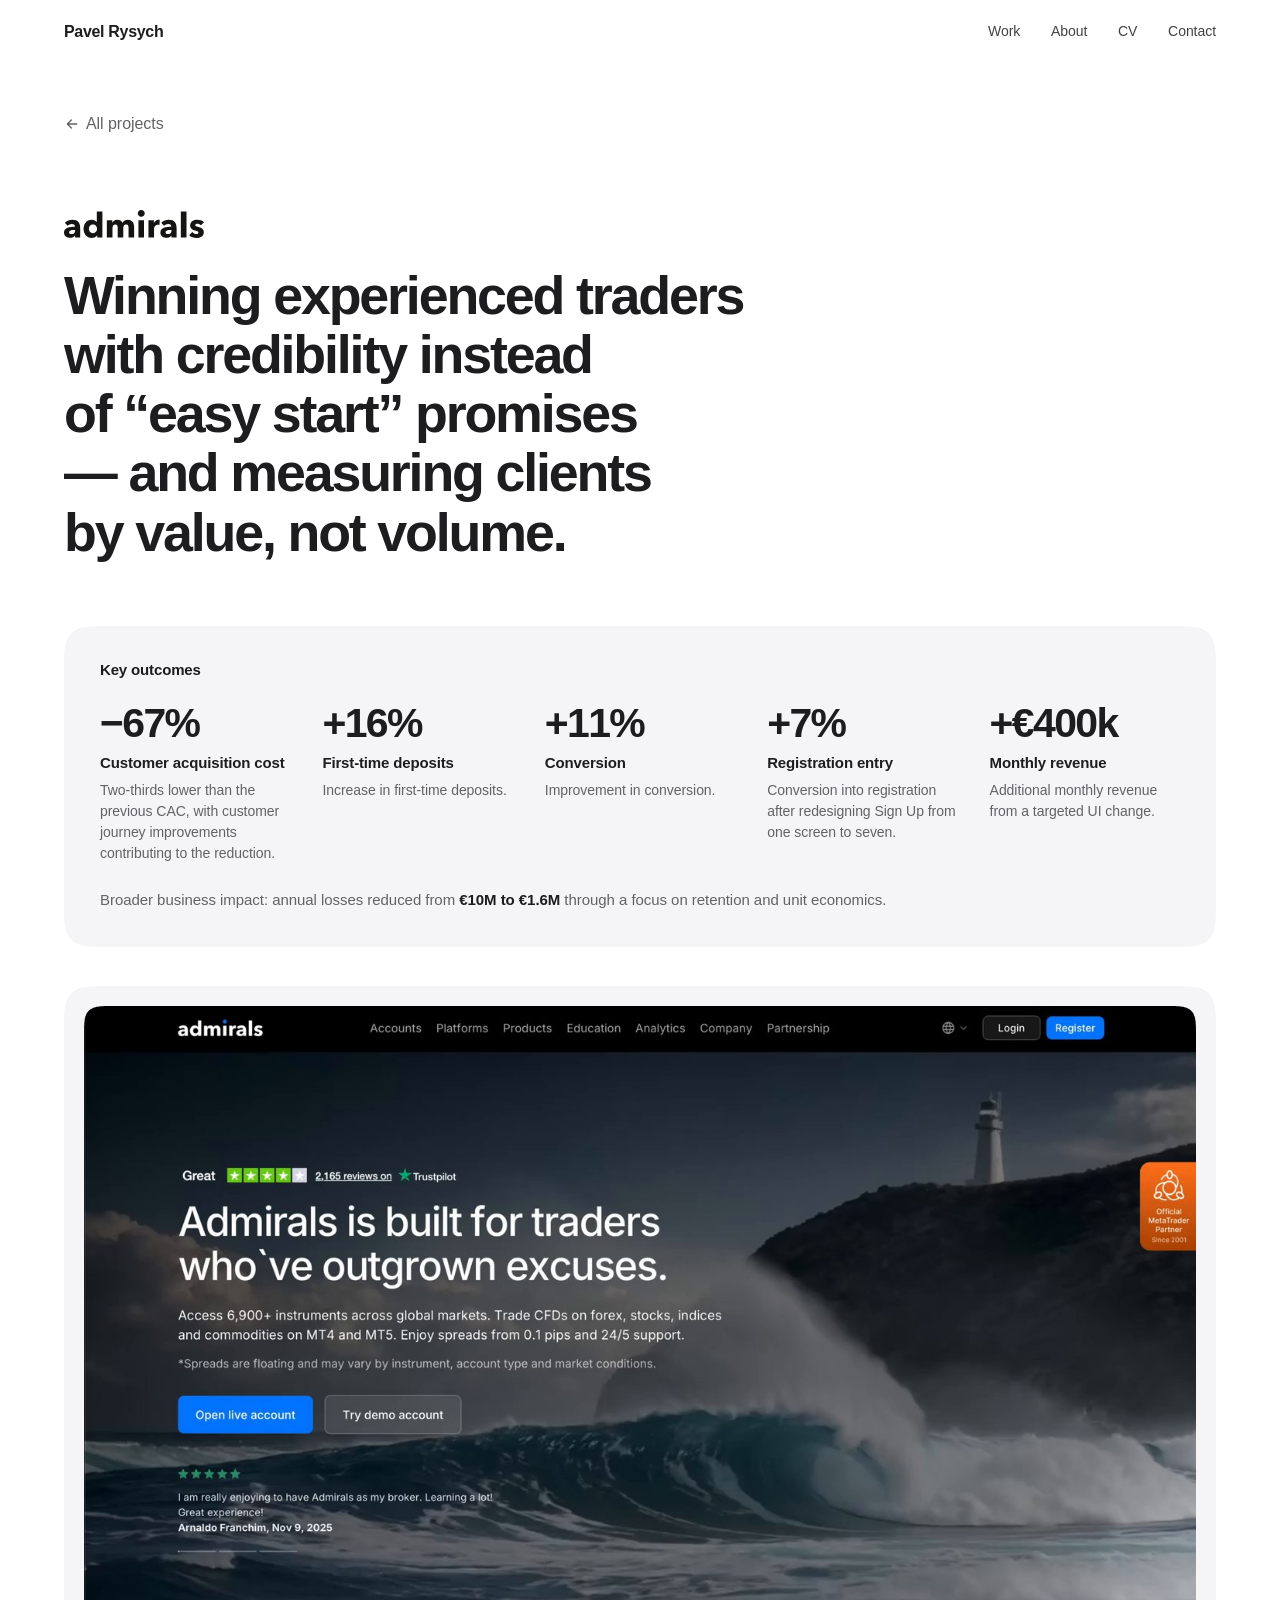
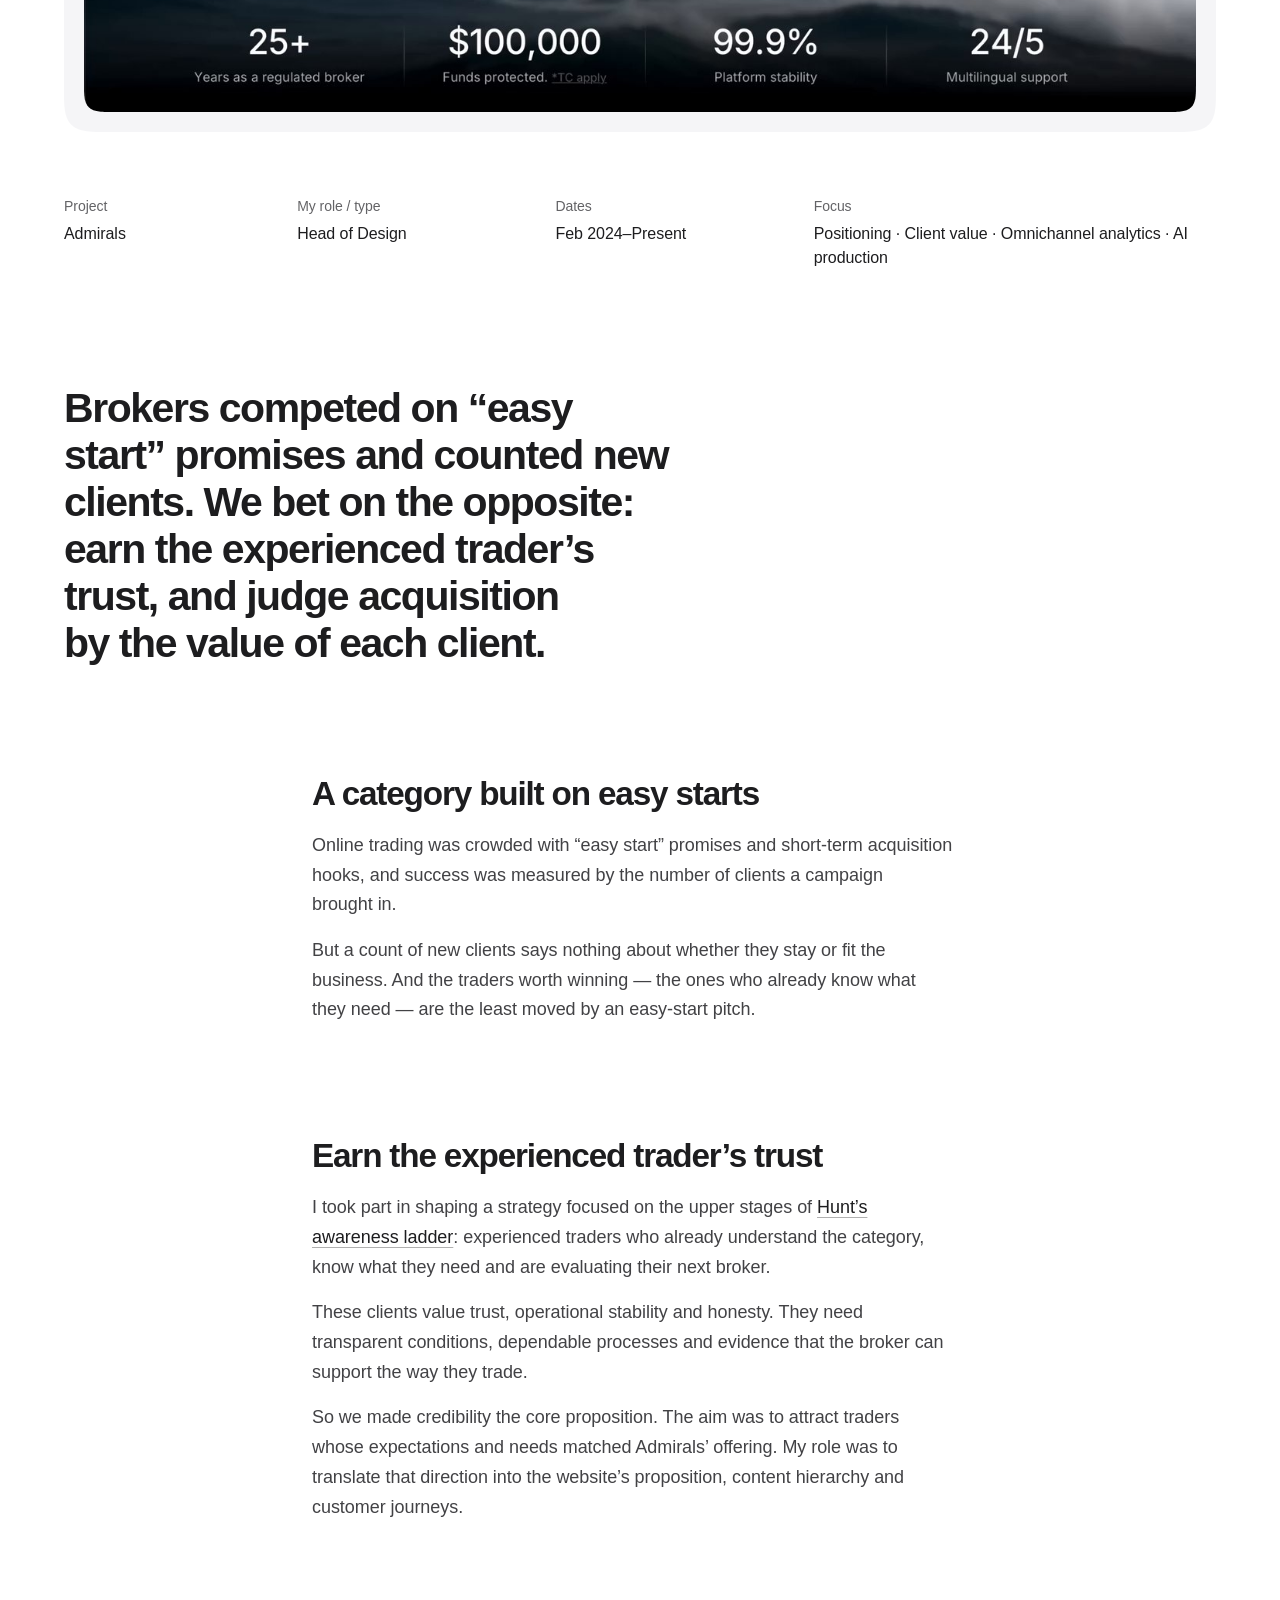
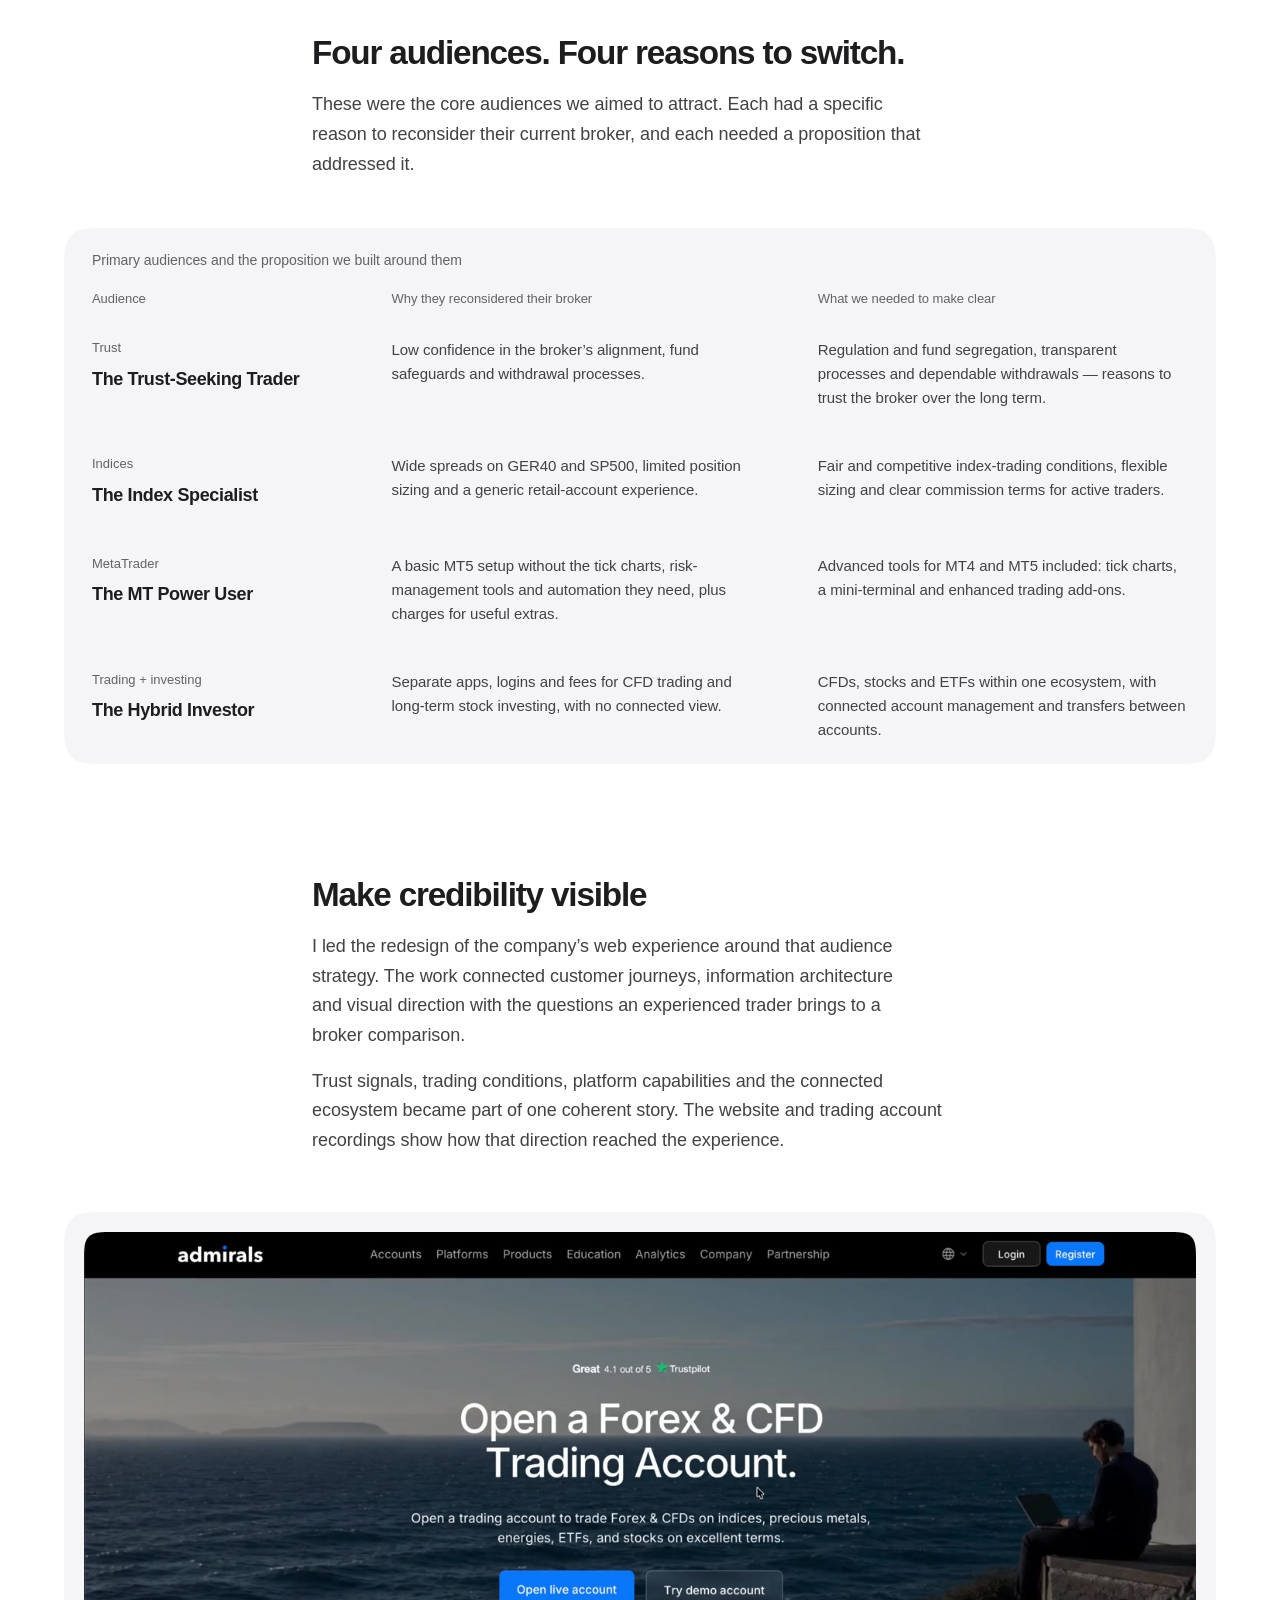
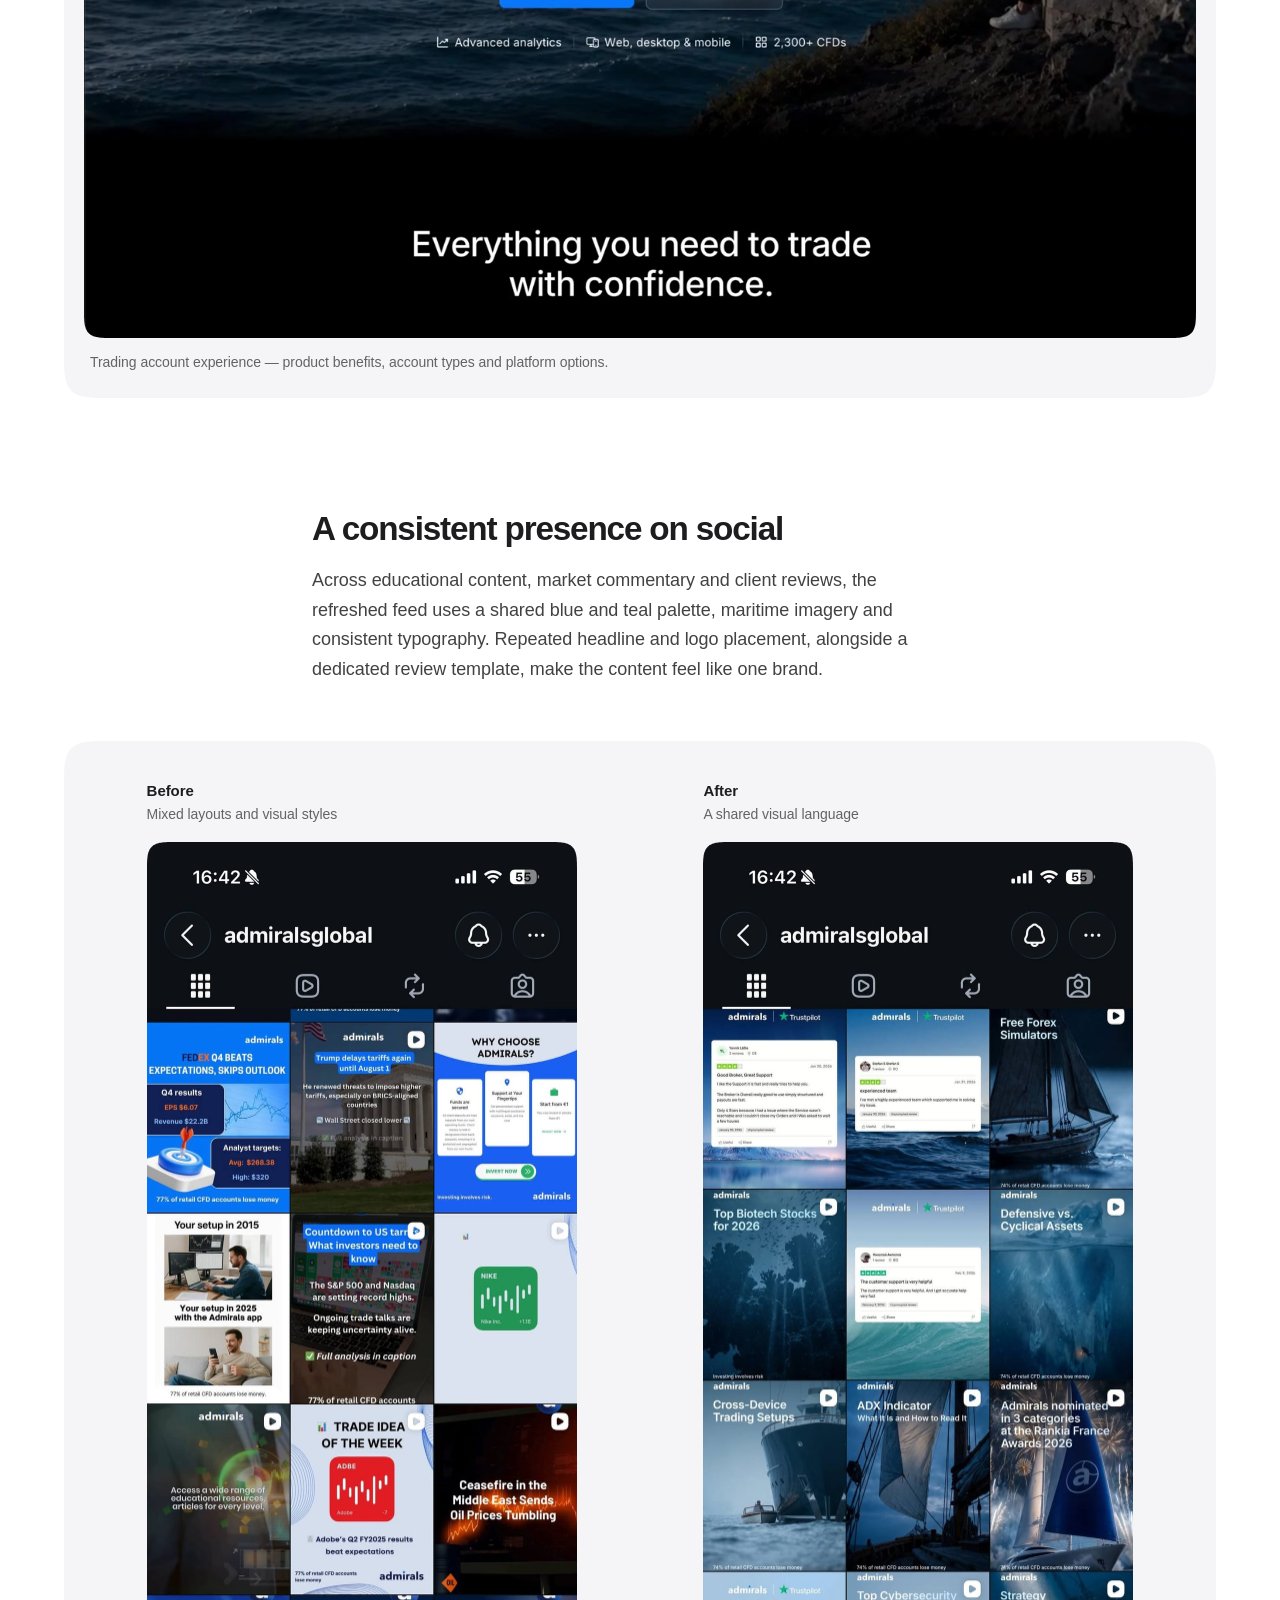
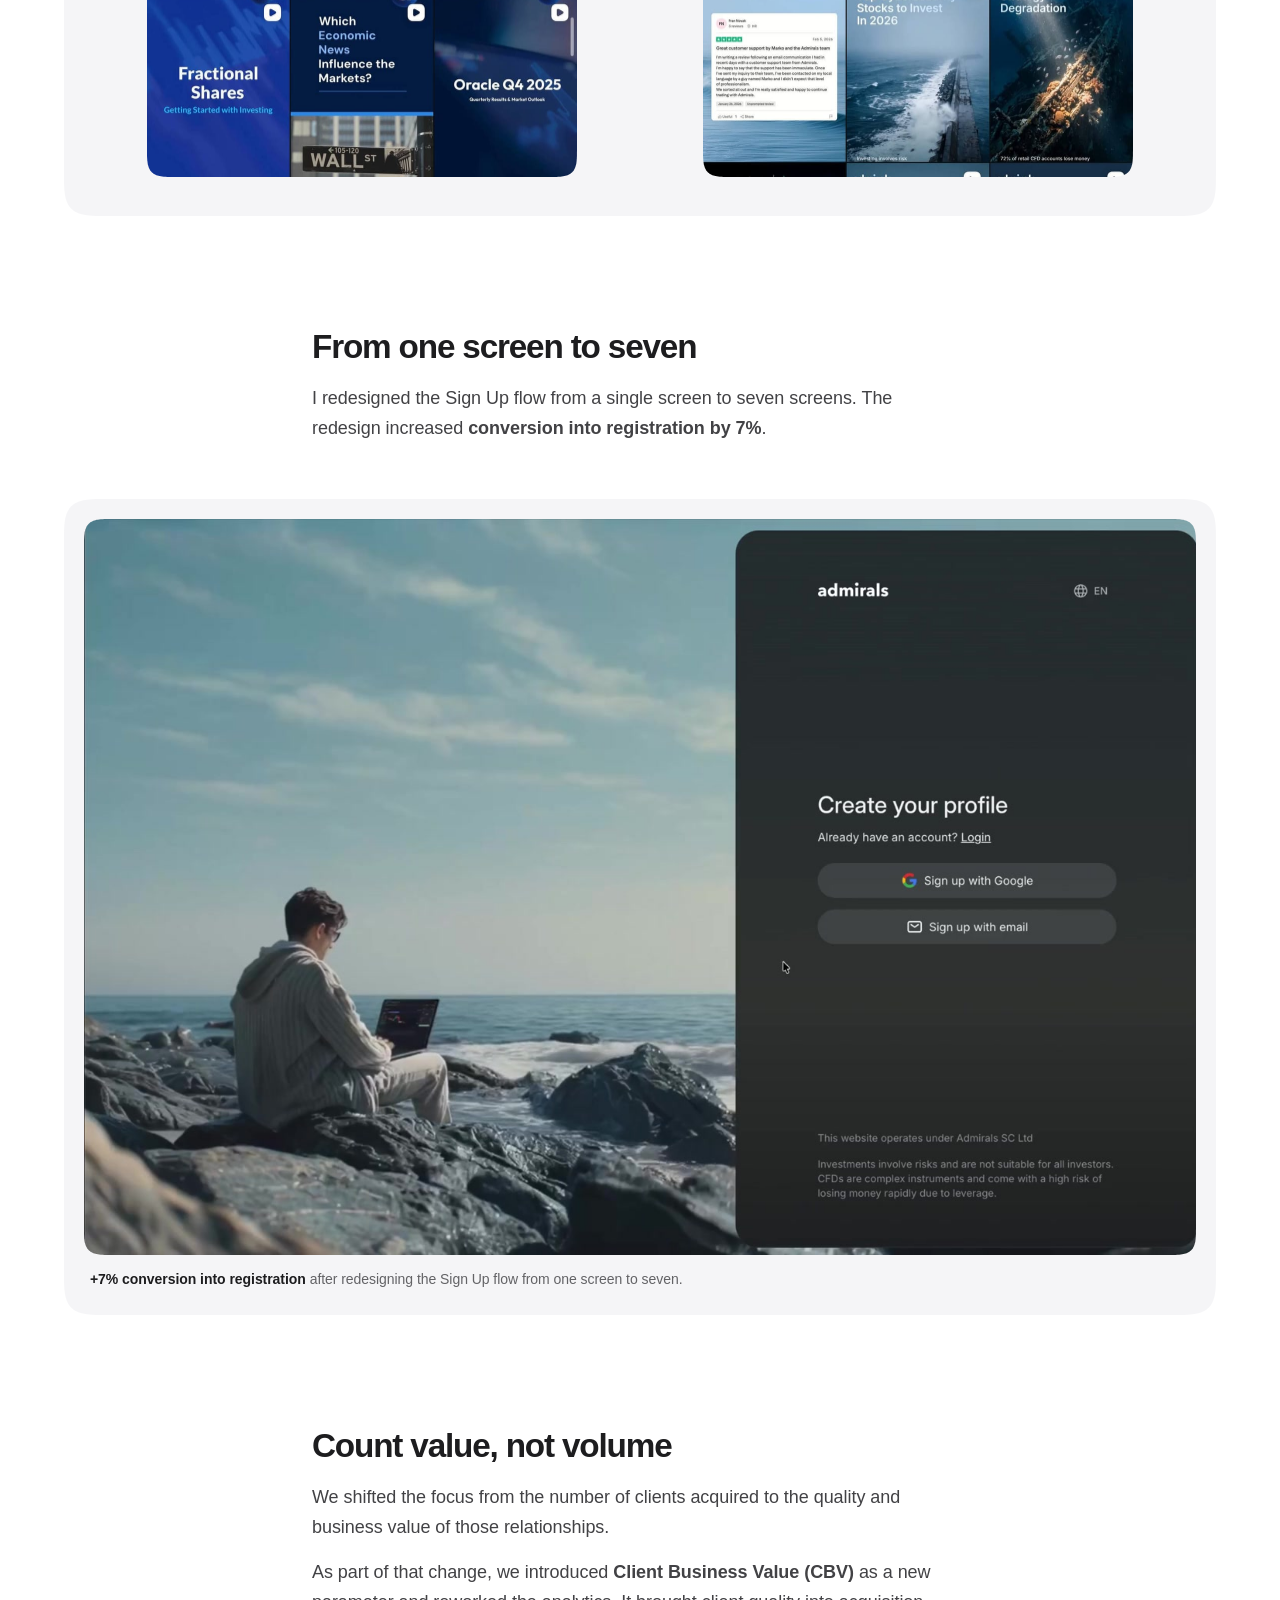
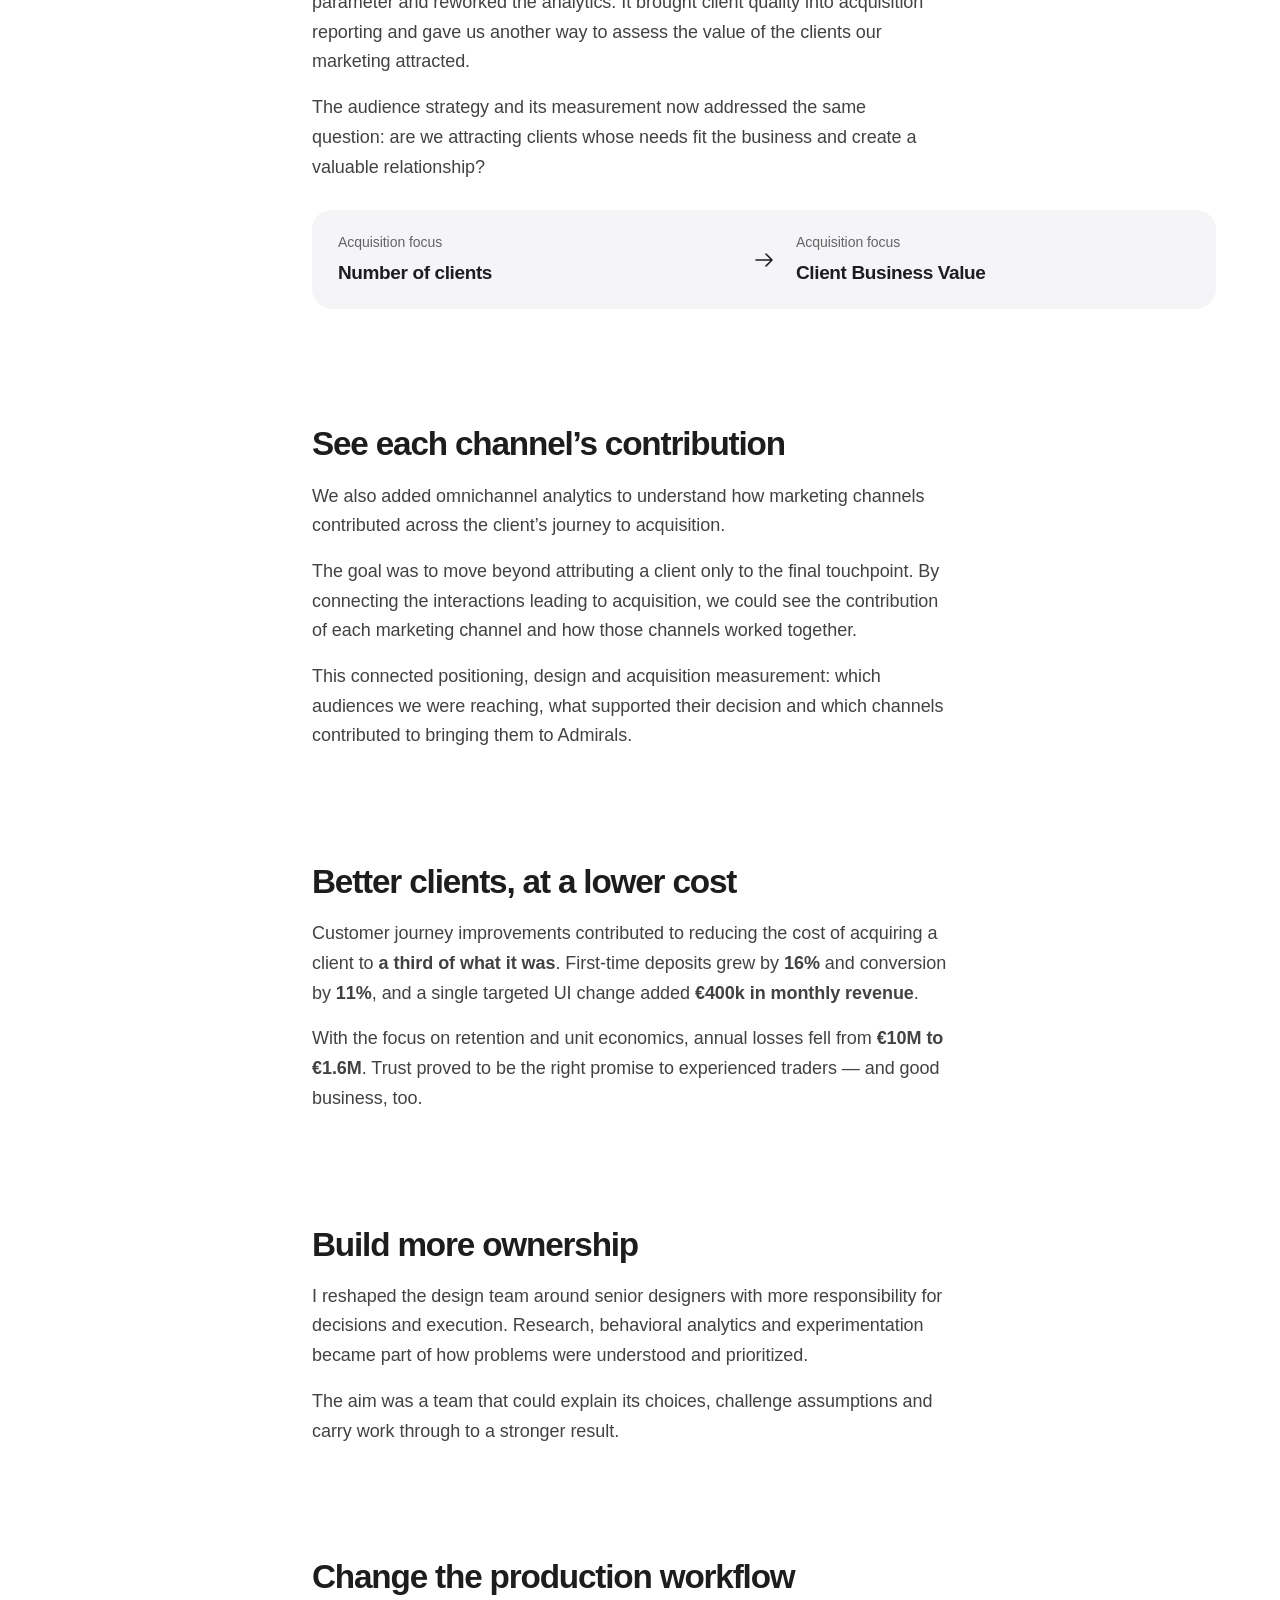
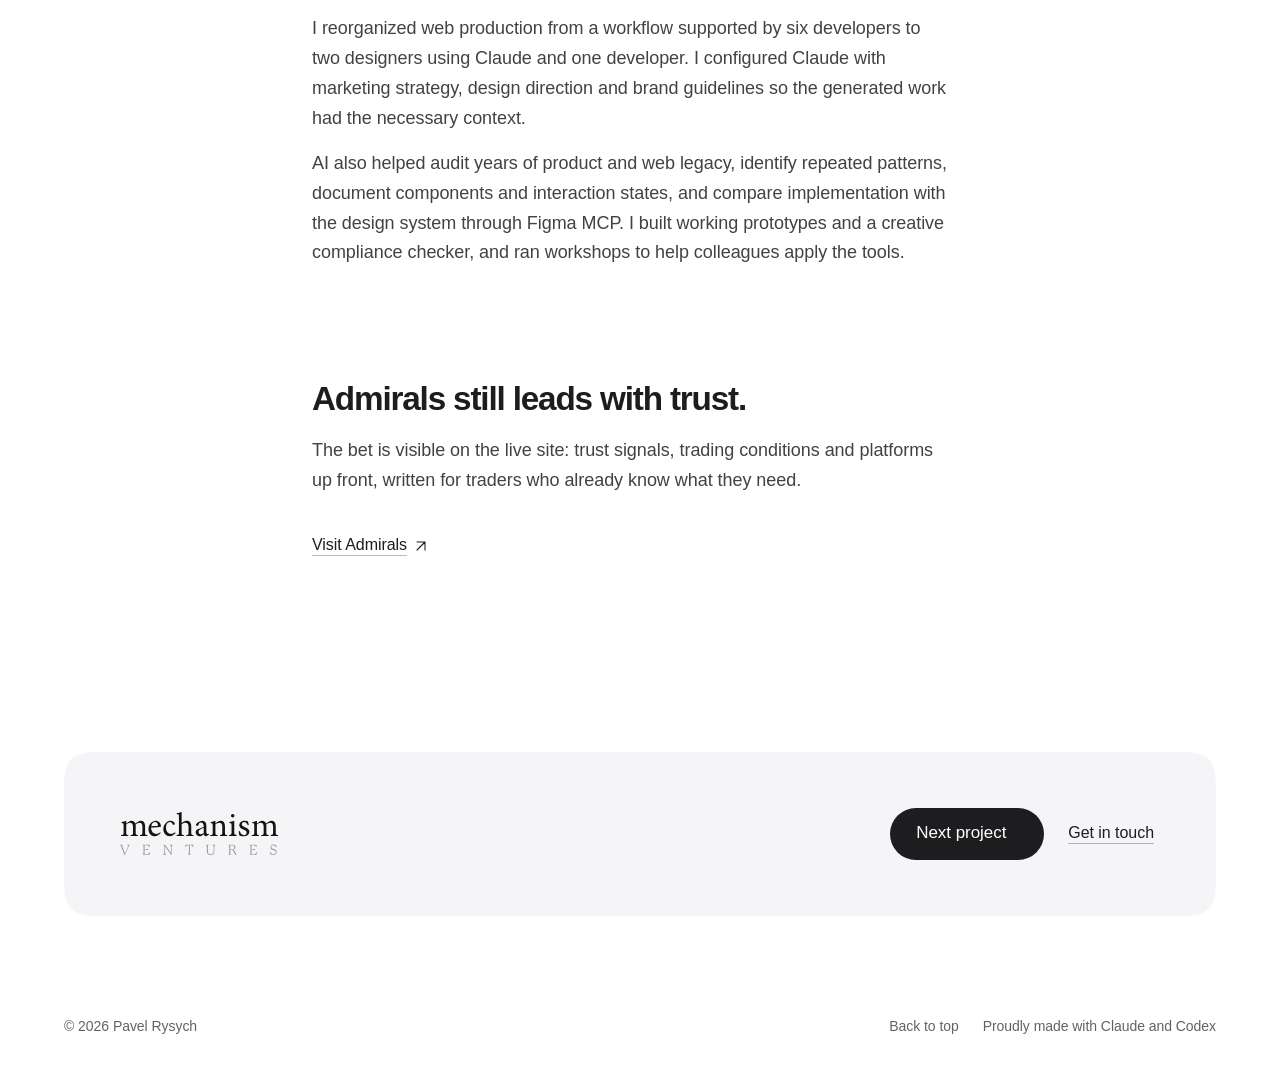
==== work/admirals/index.html @ c7eafa12 "Highlight blocks hold together on tablets, phones, hover and focus Dark tiles keep a dark hover inst" ====
<!doctype html>
<html lang="en">
  <head>
    <meta charset="utf-8">
    <meta name="viewport" content="width=device-width, initial-scale=1">
    <meta name="theme-color" content="#ffffff">
    <meta name="author" content="Pavel Rysych">
    <meta name="description" content="Admirals case study: as Head of Design, Pavel Rysych helped win experienced traders with trust, not easy-start promises. CAC −67%, first-time deposits +16%.">
    <meta name="robots" content="index, follow, max-image-preview:large">
    <title>Admirals case study: design for traders — Pavel Rysych</title>
    <link rel="canonical" href="https://www.rysych.com/work/admirals/">
    <link rel="icon" type="image/png" sizes="32x32" href="/assets/favicon-32.png?v=2">
    <link rel="icon" type="image/svg+xml" sizes="any" href="/assets/favicon.svg?v=2">
    <link rel="apple-touch-icon" sizes="180x180" href="/assets/apple-touch-icon.png?v=2">
    <link rel="preload" as="image" href="/assets/admirals-website-film-v3-poster.jpg" fetchpriority="high">
    <link rel="preload" href="/assets/fonts/geist-variable.woff2?v=1" as="font" type="font/woff2" crossorigin>
    <link rel="stylesheet" href="/home.css?v=76">
    <link rel="stylesheet" href="/case.css?v=30">
    <script src="/site.js?v=19" defer></script>
    <script src="/home.js?v=20" defer></script>
    <meta property="og:type" content="article">
    <meta property="og:locale" content="en_US">
    <meta property="og:site_name" content="Pavel Rysych">
    <meta property="og:title" content="Admirals case study: design for traders — Pavel Rysych">
    <meta property="og:description" content="Admirals case study: as Head of Design, Pavel Rysych helped win experienced traders with trust, not easy-start promises. CAC −67%, first-time deposits +16%.">
    <meta property="og:url" content="https://www.rysych.com/work/admirals/">
    <meta property="og:image" content="https://www.rysych.com/assets/og/admirals.jpg?v=2">
    <meta property="og:image:secure_url" content="https://www.rysych.com/assets/og/admirals.jpg?v=2">
    <meta property="og:image:type" content="image/jpeg">
    <meta property="og:image:width" content="1200">
    <meta property="og:image:height" content="630">
    <meta property="og:image:alt" content="Admirals case study by Pavel Rysych, Head of Design: winning experienced traders with credibility. −67% customer acquisition cost, +€400k monthly revenue.">
    <meta property="article:published_time" content="2026-09-27T14:06:50+04:00">
    <meta property="article:author" content="https://www.rysych.com/">
    <meta name="twitter:card" content="summary_large_image">
    <meta name="twitter:title" content="Admirals case study: design for traders — Pavel Rysych">
    <meta name="twitter:description" content="Admirals case study: as Head of Design, Pavel Rysych helped win experienced traders with trust, not easy-start promises. CAC −67%, first-time deposits +16%.">
    <meta name="twitter:image" content="https://www.rysych.com/assets/og/admirals.jpg?v=2">
    <meta name="twitter:image:alt" content="Admirals case study by Pavel Rysych, Head of Design: winning experienced traders with credibility. −67% customer acquisition cost, +€400k monthly revenue.">
    <script type="application/ld+json">{"@context":"https://schema.org","@graph":[{"@type":"WebPage","@id":"https://www.rysych.com/work/admirals/","url":"https://www.rysych.com/work/admirals/","name":"Admirals case study: design for traders — Pavel Rysych","inLanguage":"en","isPartOf":{"@id":"https://www.rysych.com/#website"},"primaryImageOfPage":{"@type":"ImageObject","url":"https://www.rysych.com/assets/og/admirals.jpg?v=2","width":1200,"height":630},"breadcrumb":{"@id":"https://www.rysych.com/work/admirals/#breadcrumb"}},{"@type":"Article","@id":"https://www.rysych.com/work/admirals/#article","headline":"Admirals: winning experienced traders with credibility","description":"Admirals case study: as Head of Design, Pavel Rysych helped win experienced traders with trust, not easy-start promises. CAC −67%, first-time deposits +16%.","image":["https://www.rysych.com/assets/og/admirals.jpg?v=2","https://www.rysych.com/assets/admirals-website-film-v3-poster.jpg"],"author":{"@id":"https://www.rysych.com/#person"},"publisher":{"@id":"https://www.rysych.com/#person"},"datePublished":"2026-09-27T14:06:50+04:00","dateModified":"2026-10-04T23:30:00+04:00","inLanguage":"en","mainEntityOfPage":{"@id":"https://www.rysych.com/work/admirals/"},"isPartOf":{"@id":"https://www.rysych.com/#website"},"about":{"@id":"https://www.rysych.com/#org-admirals"}},{"@type":"BreadcrumbList","@id":"https://www.rysych.com/work/admirals/#breadcrumb","itemListElement":[{"@type":"ListItem","position":1,"name":"Pavel Rysych","item":"https://www.rysych.com/"},{"@type":"ListItem","position":2,"name":"Admirals","item":"https://www.rysych.com/work/admirals/"}]},{"@type":"Person","@id":"https://www.rysych.com/#person","name":"Pavel Rysych","url":"https://www.rysych.com/","jobTitle":"Head of Design","sameAs":["https://www.linkedin.com/in/rysych/","https://www.instagram.com/pavel_rysych/","https://www.threads.com/@pavel_rysych"]},{"@type":"WebSite","@id":"https://www.rysych.com/#website","url":"https://www.rysych.com/","name":"Pavel Rysych"},{"@type":"Organization","@id":"https://www.rysych.com/#org-admirals","name":"Admirals","url":"https://admiralmarkets.com/","logo":{"@type":"ImageObject","url":"https://www.rysych.com/assets/admirals-logo-dark.svg"}}]}</script>
  </head>
  <body class="case-page case-page--admirals">
    <a class="skip-link" href="#main">Skip to content</a>
    <header class="site-header">
      <a class="wordmark" href="/" aria-label="Pavel Rysych, Product Design Leader, home">Pavel Rysych</a>
      <nav class="pill-nav" aria-label="Main navigation">
        <a href="/#work">Work</a>
        <a href="/#about">About</a>
        <a href="/Pavel_Rysych_CV.pdf" target="_blank" rel="noopener">CV</a>
        <a href="/#contact">Contact</a>
      </nav>
      <details class="mobile-nav">
        <summary>Menu</summary>
        <nav aria-label="Mobile navigation">
          <a href="/#work">Work</a>
          <a href="/#about">About</a>
          <a href="/Pavel_Rysych_CV.pdf" target="_blank" rel="noopener">CV</a>
          <a href="/#contact">Contact</a>
        </nav>
      </details>
    </header>
    <main id="main">
      <section class="case-hero case-hero--admirals case-hero--film" aria-labelledby="case-title">
        <div class="page-width case-hero__inner">
          <div class="case-hero__top"><a class="text-link text-link--light" href="/#work">All projects <span aria-hidden="true"><svg class="icon-arrow" xmlns="http://www.w3.org/2000/svg" width="24" height="24" viewBox="0 0 24 24" fill="none" stroke="currentColor" stroke-width="1.6" stroke-linecap="round" stroke-linejoin="round" aria-hidden="true" focusable="false"><path d="M6 18 18 6M6 6h12v12"/></svg></span></a></div>
          <div class="case-hero__heading">
            <h1 id="case-title" class="case-hero__logo"><img class="logo logo--admirals" src="/assets/admirals-logo-dark.svg" alt="Admirals" width="116.1" height="23"><span class="visually-hidden"> case study</span></h1>
            <p class="case-hero__deck">Winning experienced traders with credibility instead of “easy start” promises — and measuring clients by value, not volume.</p>
          </div>
          <section class="case-impact" aria-labelledby="case-impact-title">
            <h2 class="eyebrow" id="case-impact-title">Key outcomes</h2>
            <dl class="case-impact__grid case-impact__grid--five">
              <div><dt>Customer acquisition cost</dt><dd><strong class="case-impact__value">−67%</strong><span class="case-impact__detail">Two-thirds lower than the previous CAC, with customer journey improvements contributing to the reduction.</span></dd></div>
              <div><dt>First-time deposits</dt><dd><strong class="case-impact__value">+16%</strong><span class="case-impact__detail">Increase in first-time deposits.</span></dd></div>
              <div><dt>Conversion</dt><dd><strong class="case-impact__value">+11%</strong><span class="case-impact__detail">Improvement in conversion.</span></dd></div>
              <div><dt>Registration entry</dt><dd><strong class="case-impact__value">+7%</strong><span class="case-impact__detail">Conversion into registration after redesigning Sign Up from one screen to seven.</span></dd></div>
              <div><dt>Monthly revenue</dt><dd><strong class="case-impact__value">+€400k</strong><span class="case-impact__detail">Additional monthly revenue from a targeted UI change.</span></dd></div>
            </dl>
            <p class="case-impact__context">Broader business impact: annual losses reduced from <strong>€10M to €1.6M</strong> through a focus on retention and unit economics.</p>
          </section>
        </div>
        <div class="case-film-stage" id="admirals-film">
          <figure class="case-film">
            <video class="case-film__video" data-case-autoplay data-case-lazy muted loop playsinline disablepictureinpicture disableremoteplayback preload="none" poster="/assets/admirals-website-film-v3-poster.jpg" width="1440" height="912" aria-label="Admirals website experience for experienced traders">
              <source data-src="/assets/admirals-website-film-v3.mp4" type="video/mp4">
              <p><a href="/assets/admirals-website-film-v3.mp4">Watch the Admirals website recording</a>.</p>
            </video>
          </figure>
        </div>
      </section>
      <div class="page-width">
        <dl class="case-facts">
          <div><dt>Project</dt><dd>Admirals</dd></div>
          <div><dt>My role / type</dt><dd>Head of Design</dd></div>
          <div><dt>Dates</dt><dd>Feb 2024–Present</dd></div>
          <div><dt>Focus</dt><dd>Positioning · Client value · Omnichannel analytics · AI production</dd></div>
        </dl>
      </div>
      <div class="page-width case-main">
        <div class="case-intro">
          <p class="eyebrow">The story / In brief</p>
          <h2>Brokers competed on “easy start” promises and counted new clients. We bet on the opposite: earn the experienced trader’s trust, and judge acquisition by the value of each client.</h2>
        </div>
      <section class="case-section">
        <p class="case-section__aside">The problem</p>
        <div>
          <h2>A category built on easy starts</h2>
          <p>Online trading was crowded with “easy start” promises and short-term acquisition hooks, and success was measured by the number of clients a campaign brought in.</p>
          <p>But a count of new clients says nothing about whether they stay or fit the business. And the traders worth winning — the ones who already know what they need — are the least moved by an easy-start pitch.</p>
        </div>
      </section>
      <section class="case-section" id="admirals-strategy">
        <p class="case-section__aside">The bet</p>
        <div>
          <h2>Earn the experienced trader’s trust</h2>
          <p>I took part in shaping a strategy focused on the upper stages of <a href="https://onlinelibrary.wiley.com/doi/abs/10.1002/9781118255827.ch4" target="_blank" rel="noopener noreferrer">Hunt’s awareness ladder</a>: experienced traders who already understand the category, know what they need and are evaluating their next broker.</p>
          <p>These clients value trust, operational stability and honesty. They need transparent conditions, dependable processes and evidence that the broker can support the way they trade.</p>
          <p>So we made credibility the core proposition. The aim was to attract traders whose expectations and needs matched Admirals’ offering. My role was to translate that direction into the website’s proposition, content hierarchy and customer journeys.</p>
        </div>
      </section>
      <section class="case-audiences" aria-labelledby="audiences-title">
        <div class="case-audiences__intro">
          <p class="case-section__aside">The audience</p>
          <div>
            <h2 id="audiences-title">Four audiences. Four reasons to switch.</h2>
            <p>These were the core audiences we aimed to attract. Each had a specific reason to reconsider their current broker, and each needed a proposition that addressed it.</p>
          </div>
        </div>
        <div class="case-table-wrap" role="region" aria-labelledby="audiences-title" tabindex="0">
          <table class="case-audience-table">
            <caption>Primary audiences and the proposition we built around them</caption>
            <thead><tr><th scope="col">Audience</th><th scope="col">Why they reconsidered their broker</th><th scope="col">What we needed to make clear</th></tr></thead>
            <tbody>
              <tr>
                <th scope="row"><span>Trust</span>The Trust-Seeking Trader</th>
                <td data-label="Why they reconsidered their broker">Low confidence in the broker’s alignment, fund safeguards and withdrawal processes.</td>
                <td data-label="What we needed to make clear">Regulation and fund segregation, transparent processes and dependable withdrawals — reasons to trust the broker over the long term.</td>
              </tr>
              <tr>
                <th scope="row"><span>Indices</span>The Index Specialist</th>
                <td data-label="Why they reconsidered their broker">Wide spreads on GER40 and SP500, limited position sizing and a generic retail-account experience.</td>
                <td data-label="What we needed to make clear">Fair and competitive index-trading conditions, flexible sizing and clear commission terms for active traders.</td>
              </tr>
              <tr>
                <th scope="row"><span>MetaTrader</span>The MT Power User</th>
                <td data-label="Why they reconsidered their broker">A basic MT5 setup without the tick charts, risk-management tools and automation they need, plus charges for useful extras.</td>
                <td data-label="What we needed to make clear">Advanced tools for MT4 and MT5 included: tick charts, a mini-terminal and enhanced trading add-ons.</td>
              </tr>
              <tr>
                <th scope="row"><span>Trading + investing</span>The Hybrid Investor</th>
                <td data-label="Why they reconsidered their broker">Separate apps, logins and fees for CFD trading and long-term stock investing, with no connected view.</td>
                <td data-label="What we needed to make clear">CFDs, stocks and ETFs within one ecosystem, with connected account management and transfers between accounts.</td>
              </tr>
            </tbody>
          </table>
        </div>
      </section>
      <section class="case-section">
        <p class="case-section__aside">The proposition</p>
        <div>
          <h2>Make credibility visible</h2>
          <p>I led the redesign of the company’s web experience around that audience strategy. The work connected customer journeys, information architecture and visual direction with the questions an experienced trader brings to a broker comparison.</p>
          <p>Trust signals, trading conditions, platform capabilities and the connected ecosystem became part of one coherent story. The website and trading account recordings show how that direction reached the experience.</p>
        </div>
      </section>
      <figure class="case-figure case-figure--video" id="admirals-account-film">
        <video class="case-film__video" data-case-autoplay data-case-lazy muted loop playsinline disablepictureinpicture disableremoteplayback preload="none" data-poster="/assets/admirals-experience-film-v1-poster.jpg" width="1440" height="912" aria-label="Admirals trading account page, including account types, platforms and trading conditions">
          <source data-src="/assets/admirals-experience-film-v1.mp4" type="video/mp4">
          <p><a href="/assets/admirals-experience-film-v1.mp4">Watch the trading account experience</a>.</p>
        </video>
        <figcaption>Trading account experience — product benefits, account types and platform options.</figcaption>
      </figure>
      <section class="case-section" id="admirals-social" aria-labelledby="admirals-social-title">
        <p class="case-section__aside">The brand</p>
        <div>
          <h2 id="admirals-social-title">A consistent presence on social</h2>
          <p>Across educational content, market commentary and client reviews, the refreshed feed uses a shared blue and teal palette, maritime imagery and consistent typography. Repeated headline and logo placement, alongside a dedicated review template, make the content feel like one brand.</p>
        </div>
      </section>
      <div class="case-social-comparison" role="group" aria-label="Admirals social feed before and after the visual refresh">
        <figure class="case-social-comparison__item">
          <figcaption><span class="case-social-comparison__label">Before</span><span>Mixed layouts and visual styles</span></figcaption>
          <a href="/assets/admirals-social-before.jpg" target="_blank" rel="noopener noreferrer" aria-label="Open the full screenshot of the Admirals social feed before the refresh">
            <img src="/assets/admirals-social-before-860.jpg" alt="Admirals Instagram feed before the refresh, mixing blue and white graphics, stock photos, 3D illustrations and different headline layouts." width="860" height="1871" loading="lazy" decoding="async">
          </a>
        </figure>
        <figure class="case-social-comparison__item case-social-comparison__item--after">
          <figcaption><span class="case-social-comparison__label">After</span><span>A shared visual language</span></figcaption>
          <a href="/assets/admirals-social-after.jpg" target="_blank" rel="noopener noreferrer" aria-label="Open the full screenshot of the Admirals social feed after the refresh">
            <img src="/assets/admirals-social-after-860.jpg" alt="Admirals Instagram feed after the refresh, with blue and teal maritime imagery, white headlines and consistent client review templates." width="860" height="1871" loading="lazy" decoding="async">
          </a>
        </figure>
      </div>
      <section class="case-section" id="admirals-signup">
        <p class="case-section__aside">The journey</p>
        <div>
          <h2>From one screen to seven</h2>
          <p>I redesigned the Sign Up flow from a single screen to seven screens. The redesign increased <strong>conversion into registration by 7%</strong>.</p>
        </div>
      </section>
      <figure class="case-figure case-figure--video" id="admirals-signup-film">
        <video class="case-film__video" data-case-autoplay data-case-lazy muted loop playsinline disablepictureinpicture disableremoteplayback preload="none" data-poster="/assets/admirals-signup-film-v1-poster.jpg" width="1440" height="950" aria-label="Redesigned Admirals Sign Up flow, from one screen to seven">
          <source data-src="/assets/admirals-signup-film-v1.mp4" type="video/mp4">
          <p><a href="/assets/admirals-signup-film-v1.mp4">Watch the redesigned Sign Up flow</a>.</p>
        </video>
        <figcaption><strong>+7% conversion into registration</strong> after redesigning the Sign Up flow from one screen to seven.</figcaption>
      </figure>
      <section class="case-section case-section--value">
        <p class="case-section__aside">The measure</p>
        <div>
          <h2>Count value, not volume</h2>
          <p>We shifted the focus from the number of clients acquired to the quality and business value of those relationships.</p>
          <p>As part of that change, we introduced <strong>Client Business Value (CBV)</strong> as a new parameter and reworked the analytics. It brought client quality into acquisition reporting and gave us another way to assess the value of the clients our marketing attracted.</p>
          <p>The audience strategy and its measurement now addressed the same question: are we attracting clients whose needs fit the business and create a valuable relationship?</p>
          <div class="case-value-shift" aria-label="Acquisition focus shifted from number of clients to Client Business Value"><span>Acquisition focus<strong>Number of clients</strong></span><b aria-hidden="true"><svg class="icon-arrow" xmlns="http://www.w3.org/2000/svg" width="24" height="24" viewBox="0 0 24 24" fill="none" stroke="currentColor" stroke-width="1.6" stroke-linecap="round" stroke-linejoin="round" aria-hidden="true" focusable="false"><path d="M4 12h16M14 6l6 6-6 6"/></svg></b><span>Acquisition focus<strong>Client Business Value</strong></span></div>
        </div>
      </section>
      <section class="case-section case-section--channels">
        <p class="case-section__aside">The channels</p>
        <div>
          <h2>See each channel’s contribution</h2>
          <p>We also added omnichannel analytics to understand how marketing channels contributed across the client’s journey to acquisition.</p>
          <p>The goal was to move beyond attributing a client only to the final touchpoint. By connecting the interactions leading to acquisition, we could see the contribution of each marketing channel and how those channels worked together.</p>
          <p>This connected positioning, design and acquisition measurement: which audiences we were reaching, what supported their decision and which channels contributed to bringing them to Admirals.</p>
        </div>
      </section>
      <section class="case-section">
        <p class="case-section__aside">The result</p>
        <div>
          <h2>Better clients, at a lower cost</h2>
          <p>Customer journey improvements contributed to reducing the cost of acquiring a client to <strong>a third of what it was</strong>. First-time deposits grew by <strong>16%</strong> and conversion by <strong>11%</strong>, and a single targeted UI change added <strong>€400k in monthly revenue</strong>.</p>
          <p>With the focus on retention and unit economics, annual losses fell from <strong>€10M to €1.6M</strong>. Trust proved to be the right promise to experienced traders — and good business, too.</p>
        </div>
      </section>
      <section class="case-section" id="admirals-team">
        <p class="case-section__aside">The team</p>
        <div>
          <h2>Build more ownership</h2>
          <p>I reshaped the design team around senior designers with more responsibility for decisions and execution. Research, behavioral analytics and experimentation became part of how problems were understood and prioritized.</p>
          <p>The aim was a team that could explain its choices, challenge assumptions and carry work through to a stronger result.</p>
        </div>
      </section>
      <section class="case-section" id="admirals-workflow">
        <p class="case-section__aside">The workflow</p>
        <div>
          <h2>Change the production workflow</h2>
          <p>I reorganized web production from a workflow supported by six developers to two designers using Claude and one developer. I configured Claude with marketing strategy, design direction and brand guidelines so the generated work had the necessary context.</p>
          <p>AI also helped audit years of product and web legacy, identify repeated patterns, document components and interaction states, and compare implementation with the design system through Figma MCP. I built working prototypes and a creative compliance checker, and ran workshops to help colleagues apply the tools.</p>
        </div>
      </section>
        <section class="case-section">
          <p class="case-section__aside">Live product</p>
          <div>
            <h2>Admirals still leads with trust.</h2>
            <p>The bet is visible on the live site: trust signals, trading conditions and platforms up front, written for traders who already know what they need.</p>
            <a class="text-link" href="https://admiralmarkets.com/" target="_blank" rel="noopener noreferrer">Visit Admirals <span aria-hidden="true"><svg class="icon-arrow" xmlns="http://www.w3.org/2000/svg" width="24" height="24" viewBox="0 0 24 24" fill="none" stroke="currentColor" stroke-width="1.6" stroke-linecap="round" stroke-linejoin="round" aria-hidden="true" focusable="false"><path d="M6 18 18 6M6 6h12v12"/></svg></span></a>
          </div>
        </section>
      </div>
      <section class="case-next">
        <div class="page-width case-next__inner">
          <div><p class="eyebrow eyebrow--light"><span class="section-index">// NEXT</span> Continue exploring</p><h2 class="case-next__logo"><img class="logo logo--mechanism" src="/assets/mechanism-logo-dark.svg" alt="Mechanism Ventures" width="125.1" height="34.03" loading="lazy"></h2></div>
          <div class="case-next__actions"><a class="text-link text-link--light" href="/work/mechanism/">Next project<span class="visually-hidden">: Mechanism Ventures</span> <span aria-hidden="true"><svg class="icon-arrow" xmlns="http://www.w3.org/2000/svg" width="24" height="24" viewBox="0 0 24 24" fill="none" stroke="currentColor" stroke-width="1.6" stroke-linecap="round" stroke-linejoin="round" aria-hidden="true" focusable="false"><path d="M6 18 18 6M6 6h12v12"/></svg></span></a><a class="text-link text-link--light" href="/#contact">Get in touch <span aria-hidden="true"><svg class="icon-arrow" xmlns="http://www.w3.org/2000/svg" width="24" height="24" viewBox="0 0 24 24" fill="none" stroke="currentColor" stroke-width="1.6" stroke-linecap="round" stroke-linejoin="round" aria-hidden="true" focusable="false"><path d="M6 18 18 6M6 6h12v12"/></svg></span></a></div>
        </div>
        <div class="case-footer"><footer class="site-footer"><span>© 2026 Pavel Rysych</span><span class="site-footer__end"><a href="#main">Back to top</a><span class="site-footer__credit">Proudly made with Claude and Codex</span></span></footer></div>
      </section>
    </main>
  </body>
</html>
---- home.css ----
/* rysych.com — quiet white, Californian product-page minimalism.
   One ink, one grey, one light-grey tile colour, no accent hue, no lines, no glass. */

@font-face {
  font-family: "Geist";
  src: url("/assets/fonts/geist-variable.woff2?v=1") format("woff2");
  font-weight: 100 900;
  font-style: normal;
  font-display: swap;
}

:root {
  --bg: #ffffff;
  --tile: #f5f5f7;
  --tile-2: #ebebef;
  --ink: #1d1d1f;
  --ink-2: #424245;
  --muted: #636366;
  --dot: #d2d2d7;

  --font: "Geist", -apple-system, BlinkMacSystemFont, "Segoe UI", Roboto, "Helvetica Neue", Arial, sans-serif;
  --max: 1200px;
  --gutter: clamp(20px, 5vw, 64px);
  --section: clamp(88px, 10vw, 144px);
  --ease: cubic-bezier(0.22, 1, 0.36, 1);
  --radius: 24px;
  --radius-media: 20px;
  --header-h: 64px;

  color-scheme: light;
}

*,
*::before,
*::after { box-sizing: border-box; }

html {
  scroll-behavior: smooth;
  scroll-padding-top: calc(var(--header-h) + 16px);
  -webkit-text-size-adjust: 100%;
  text-size-adjust: 100%;
  scrollbar-color: var(--dot) transparent;
}

body {
  margin: 0;
  background: var(--bg);
  color: var(--ink);
  font-family: var(--font);
  font-size: 17px;
  line-height: 1.55;
  letter-spacing: -0.003em;
  font-variant-numeric: tabular-nums;
  -webkit-font-smoothing: antialiased;
  -moz-osx-font-smoothing: grayscale;
  text-rendering: optimizeLegibility;
}

img, video, svg, picture { display: block; max-width: 100%; }
img, video { height: auto; }
h1, h2, h3, h4, p, figure, blockquote, dl, dd, ol, ul { margin: 0; }
ol, ul { padding: 0; list-style: none; }
a { color: inherit; text-decoration-thickness: 1px; text-underline-offset: 4px; }
button { font: inherit; color: inherit; }
strong, b { font-weight: 600; }

h1, h2, h3 {
  font-weight: 600;
  letter-spacing: -0.03em;
  line-height: 1.08;
  text-wrap: balance;
}
p { text-wrap: pretty; }

::selection { background: var(--ink); color: #fff; }

:focus-visible {
  outline: 2px solid var(--ink);
  outline-offset: 3px;
  border-radius: 6px;
}

::-webkit-scrollbar { width: 12px; height: 12px; }
::-webkit-scrollbar-thumb { background: var(--dot); border: 3px solid var(--bg); border-radius: 999px; }
::-webkit-scrollbar-track { background: transparent; }

.visually-hidden {
  position: absolute !important;
  width: 1px;
  height: 1px;
  margin: -1px;
  padding: 0;
  overflow: hidden;
  clip: rect(0 0 0 0);
  white-space: nowrap;
  border: 0;
}
.nowrap { white-space: nowrap; }

.page-width {
  width: 100%;
  max-width: calc(var(--max) + 2 * var(--gutter));
  margin-inline: auto;
  padding-inline: var(--gutter);
}

.skip-link {
  position: fixed;
  top: 12px;
  left: 12px;
  z-index: 100;
  padding: 10px 16px;
  border-radius: 999px;
  background: var(--ink);
  color: #fff;
  font-size: 15px;
  font-weight: 500;
  text-decoration: none;
  transform: translateY(-160%);
}
.skip-link:focus-visible { transform: none; }
@media (pointer: coarse) { .skip-link { display: none; } }

/* ---------- Buttons and links ---------- */

.pill {
  display: inline-flex;
  align-items: center;
  justify-content: center;
  gap: 8px;
  min-height: 48px;
  padding: 0 22px;
  border: 0;
  border-radius: 999px;
  font-size: 16px;
  font-weight: 500;
  letter-spacing: -0.01em;
  text-decoration: none;
  white-space: nowrap;
  cursor: pointer;
  transition: background-color 200ms var(--ease), color 200ms var(--ease), transform 200ms var(--ease);
}
.pill:active { transform: scale(0.98); }
/* primary: the one black pill per view */
.pill--glow { background: var(--ink); color: #fff; }
@media (hover: hover) { .pill--glow:hover { background: #3a3a3c; } }
/* secondary: a light grey pill */
.pill--glass { background: var(--tile); color: var(--ink); }
@media (hover: hover) { .pill--glass:hover { background: var(--tile-2); } }
.pill--compact { min-height: 36px; padding: 0 16px; font-size: 14px; }
.pill--large { min-height: 52px; padding: 0 26px; font-size: 17px; }
.pill svg { flex: none; }

.link-secondary,
.text-link {
  display: inline-flex;
  align-items: center;
  gap: 6px;
  color: var(--ink);
  font-weight: 500;
  text-decoration: underline;
  text-decoration-thickness: 1px;
  text-underline-offset: 5px;
  text-decoration-color: rgba(29, 29, 31, 0.3);
  transition: text-decoration-color 200ms var(--ease);
}
@media (hover: hover) {
  .link-secondary:hover,
  .text-link:hover { text-decoration-color: var(--ink); }
}
.icon-external,
.icon-arrow { flex: none; width: 16px; height: 16px; transition: transform 200ms var(--ease); }
@media (hover: hover) {
  .link-secondary:hover .icon-external { transform: translate(2px, -2px); }
  .text-link:hover .icon-arrow { transform: translateX(2px); }
}

/* ---------- Header ---------- */

.site-header {
  position: sticky;
  top: 0;
  z-index: 50;
  display: grid;
  grid-template-columns: auto 1fr auto auto;
  align-items: center;
  gap: 16px;
  height: var(--header-h);
  padding-inline: max(var(--gutter), (100% - var(--max)) / 2);
  background: rgba(255, 255, 255, 0.8);
  -webkit-backdrop-filter: saturate(180%) blur(20px);
  backdrop-filter: saturate(180%) blur(20px);
  transition: box-shadow 250ms var(--ease);
}
.site-header.is-scrolled { box-shadow: 0 8px 24px -20px rgba(0, 0, 0, 0.35); }

.wordmark {
  display: inline-flex;
  align-items: baseline;
  gap: 10px;
  font-size: 16px;
  font-weight: 600;
  letter-spacing: -0.02em;
  text-decoration: none;
  white-space: nowrap;
}

.pill-nav { grid-column: 3 / -1; justify-self: end; display: flex; gap: clamp(20px, 2.4vw, 32px); }
.pill-nav a {
  padding: 8px 0;
  color: var(--ink-2);
  font-size: 14px;
  font-weight: 500;
  text-decoration: none;
  transition: color 200ms var(--ease);
}
@media (hover: hover) { .pill-nav a:hover { color: var(--ink); } }

.mobile-nav { display: none; position: relative; }
.mobile-nav summary {
  display: inline-flex;
  align-items: center;
  min-height: 40px;
  padding: 0 18px;
  border-radius: 999px;
  background: var(--tile);
  font-size: 15px;
  font-weight: 500;
  list-style: none;
  cursor: pointer;
  -webkit-user-select: none;
  user-select: none;
}
.mobile-nav summary::-webkit-details-marker { display: none; }
.mobile-nav[open] summary { background: var(--ink); color: #fff; }
.mobile-nav nav {
  position: absolute;
  top: calc(100% + 10px);
  right: 0;
  display: grid;
  min-width: 220px;
  padding: 8px;
  border-radius: 20px;
  background: #fff;
  box-shadow: 0 24px 48px -16px rgba(0, 0, 0, 0.25), 0 2px 8px rgba(0, 0, 0, 0.06);
  animation: menu-in 220ms var(--ease);
}
.mobile-nav nav a {
  padding: 12px 14px;
  border-radius: 12px;
  font-size: 17px;
  font-weight: 500;
  text-decoration: none;
}
.mobile-nav nav a:active { background: var(--tile); }
@keyframes menu-in { from { opacity: 0; transform: translateY(-6px) scale(0.98); } }

/* ---------- Sections ---------- */

section { position: relative; }
.section-title {
  margin-bottom: clamp(28px, 3.5vw, 44px);
  font-size: clamp(1.75rem, 2.6vw, 2.25rem);
  letter-spacing: -0.035em;
}

/* ---------- Hero ---------- */

/* the photograph is a card: inset from the window edges, soft corners, the promise on the hills */
.hero { --inset: clamp(8px, 1.1vw, 16px); }
.hero__stage {
  position: relative;
  isolation: isolate;
  display: flex;
  align-items: flex-end;
  min-height: max(520px, min(calc(100svh - var(--header-h) - var(--inset)), 1000px));
  margin: 0 var(--inset);
  padding-top: 48px;
  padding-bottom: clamp(44px, 8vh, 96px);
  border-radius: clamp(20px, 2.2vw, 32px);
  color: #fff;
  overflow: hidden;
}
.hero__media {
  position: absolute;
  inset: 0;
  z-index: -1;
  /* while the photo loads: its own sky-to-hills tones, dark where the type sits */
  background-color: #4b5246;
  background-image: linear-gradient(180deg, #a3a9ae 0%, #8b9286 42%, #4b5246 72%, #3b4237 100%);
}
.hero__media img {
  width: 100%;
  height: 100%;
  object-fit: cover;
  object-position: 60% 38%;
}
/* a low scrim keeps the white type steady over bright patches of grass and flowers */
.hero__media::after {
  content: "";
  position: absolute;
  inset: 0;
  background: linear-gradient(0deg, rgba(10, 14, 10, 0.55) 0%, rgba(10, 14, 10, 0.32) 36%, rgba(10, 14, 10, 0.1) 58%, rgba(10, 14, 10, 0) 70%);
}
.hero__copy {
  display: grid;
  gap: 20px;
  justify-items: start;
  width: 100%;
  max-width: calc(var(--max) + 2 * var(--gutter) - 2 * var(--inset));
  margin-inline: auto;
  padding-inline: calc(var(--gutter) - var(--inset));
}
.hero h1 {
  max-width: 11em;
  font-size: clamp(2.75rem, 5vw, 4.5rem);
  font-weight: 400;
  line-height: 1.04;
  letter-spacing: -0.035em;
  text-shadow: 0 1px 24px rgba(0, 0, 0, 0.18);
}
/* "and the design teams" holds one line, so the promise always sets in three */
.hero h1 .hero__line { white-space: nowrap; }
.hero__intro {
  max-width: 44ch;
  font-size: clamp(1.0625rem, 1.4vw, 1.25rem);
  line-height: 1.5;
  color: rgba(255, 255, 255, 0.88);
}
.hero__actions { display: flex; flex-wrap: wrap; align-items: center; gap: 12px 24px; margin-top: 12px; }
.hero .pill--glow { background: #fff; color: var(--ink); }
@media (hover: hover) { .hero .pill--glow:hover { background: #e8e8ed; } }
.hero .link-secondary { color: #fff; text-decoration-color: rgba(255, 255, 255, 0.5); }
@media (hover: hover) { .hero .link-secondary:hover { text-decoration-color: #fff; } }
.hero :focus-visible { outline-color: #fff; }

/* the companies behind the work, in grey, each a way into its case */
.companies { margin-top: clamp(36px, 4.5vw, 64px); }
.companies ul {
  display: flex;
  flex-wrap: wrap;
  justify-content: space-between;
  align-items: center;
  gap: 24px clamp(28px, 4vw, 56px);
}
.companies a {
  display: block;
  padding: 8px 0;
  opacity: var(--o, 0.5);
  filter: grayscale(1);
  transition: opacity 200ms var(--ease);
}
@media (hover: hover) { .companies a:hover { opacity: 1; } }
.companies img { height: calc(26px * var(--s, 1)); width: auto; }
.companies .companies__echo { display: none; }

/* phones: the logos run as a slow marquee instead of wrapping into an uneven second row */
@media (max-width: 760px) and (prefers-reduced-motion: no-preference) {
  .companies {
    padding-inline: 0;
    overflow: hidden;
    -webkit-mask-image: linear-gradient(90deg, transparent, #000 12%, #000 88%, transparent);
    mask-image: linear-gradient(90deg, transparent, #000 12%, #000 88%, transparent);
  }
  .companies__track { display: flex; width: max-content; animation: companies-marquee 26s linear infinite; }
  .companies .companies__track ul,
  .companies .companies__track ul.companies__echo { display: flex; flex-wrap: nowrap; justify-content: flex-start; gap: 44px; padding-right: 44px; }
  .companies .companies__track img { height: calc(22px * var(--s, 1)); }
}
@keyframes companies-marquee { to { transform: translateX(-50%); } }

/* one quiet entrance for the first viewport */
@media (prefers-reduced-motion: no-preference) {
  .hero__copy > * { animation: rise 900ms var(--ease) backwards; }
  .hero__media img { animation: settle 1600ms var(--ease) backwards; }
  .hero__copy > :nth-child(1) { animation-delay: 120ms; }
  .hero__copy > :nth-child(2) { animation-delay: 190ms; }
  .hero__copy > :nth-child(3) { animation-delay: 260ms; }
}
@keyframes rise { from { opacity: 0; transform: translateY(14px); } }
@keyframes settle { from { opacity: 0; transform: scale(1.04); } }

/* ---------- Quotes ---------- */

.quotes { padding-top: var(--section); }
.quote-carousel__track { display: grid; grid-template-columns: repeat(3, minmax(0, 1fr)); gap: clamp(32px, 4vw, 56px); }
.quote { display: flex; flex-direction: column; justify-content: space-between; gap: 24px; }
.quote blockquote p { font-size: clamp(1.125rem, 1.5vw, 1.3125rem); line-height: 1.45; font-weight: 500; letter-spacing: -0.015em; }
.quote figcaption { display: grid; gap: 2px; font-size: 15px; font-weight: 600; }
.quote figcaption span { font-weight: 400; color: var(--muted); }

.quote-carousel__controls { display: flex; align-items: center; gap: 12px; margin-top: 32px; }
.quote-carousel__controls[hidden] { display: none; }
.quote-carousel__arrow {
  display: grid;
  place-items: center;
  width: 44px;
  height: 44px;
  border: 0;
  border-radius: 50%;
  background: var(--tile);
  cursor: pointer;
}
.quote-carousel__dots { display: flex; gap: 2px; }
.quote-carousel__dot {
  display: grid;
  place-items: center;
  width: 24px;
  height: 44px;
  padding: 0;
  border: 0;
  background: none;
  cursor: pointer;
}
.quote-carousel__dot::before {
  content: "";
  width: 7px;
  height: 7px;
  border-radius: 50%;
  background: var(--dot);
  transition: background-color 200ms var(--ease), transform 200ms var(--ease);
}
.quote-carousel__dot[aria-current="true"]::before { background: var(--ink); transform: scale(1.15); }

/* ---------- Selected work ---------- */

.work { padding-top: var(--section); }

.tile {
  position: relative;
  display: flex;
  flex-direction: column;
  min-width: 0;
  min-height: 0;
  margin: 0;
  border-radius: var(--radius);
  background: var(--tile);
  color: inherit;
  text-decoration: none;
  overflow: hidden;
  transition: background-color 250ms var(--ease);
}
a.tile:focus-visible { outline-offset: 4px; }

/* ---------- Selected work: Apple-style highlights, one keynote slide per project ----------
   Visual in the centre, its numbers around it, one icon per number.
   The five blocks share one family (12 columns, 16px gap, 24px squircle tiles, ink icons)
   but change hero shape, surround, loud tile and tone, so the scroll reads like a keynote sequence. */

.hl-projects { display: grid; gap: clamp(56px, 7vw, 104px); }

.hl {
  container-type: inline-size;
  --g: 16px;
  --pad: clamp(16px, 2.2cqi, 28px);
  --ico: clamp(28px, 3.7cqi, 46px);
  --num: clamp(34px, 5.3cqi, 64px);
  --num-xl: clamp(40px, 7cqi, 88px);
  --num-long: clamp(30px, 4.2cqi, 50px);
  --lbl: clamp(14px, 1.42cqi, 17px);
  --note: clamp(13px, 1.2cqi, 15px);
  --word: clamp(20px, 2.4cqi, 30px);
  --say: clamp(19px, 2.35cqi, 30px);
  --say-s: clamp(17px, 1.9cqi, 23px);
  --name: clamp(24px, 2.75cqi, 34px);
  --role: clamp(13px, 1.25cqi, 15px);
  --dark: #1d1d1f;
  --dark-muted: #a1a1a6;
}

.hl-grid {
  display: grid;
  grid-template-columns: repeat(12, minmax(0, 1fr));
  grid-template-rows: repeat(6, minmax(0, 1fr));
  gap: var(--g);
  aspect-ratio: var(--ar);
}

/* areas */
.hl-a-id { grid-area: id; } .hl-a-hero { grid-area: hero; }
.hl-a-imp { grid-area: imp; } .hl-a-cal { grid-area: cal; } .hl-a-rvw { grid-area: rvw; } .hl-a-solo { grid-area: solo; } .hl-a-live { grid-area: live; }
.hl-a-cac { grid-area: cac; } .hl-a-rev { grid-area: rev; } .hl-a-ftd { grid-area: ftd; } .hl-a-loss { grid-area: loss; }
.hl-a-onb { grid-area: onb; } .hl-a-churn { grid-area: churn; } .hl-a-vent { grid-area: vent; } .hl-a-port { grid-area: port; }
.hl-a-chk { grid-area: chk; } .hl-a-team { grid-area: team; } .hl-a-fund { grid-area: fund; }
.hl-a-conv { grid-area: conv; } .hl-a-csat { grid-area: csat; } .hl-a-grow { grid-area: grow; }

/* 1 · Subskim — portrait object in the middle, a pinwheel of features around it */
.hl--subskim .hl-grid {
  --ar: 1200 / 560;
  grid-template-areas:
    "id id id id hero hero hero hero rvw rvw solo solo"
    "id id id id hero hero hero hero rvw rvw solo solo"
    "imp imp cal cal hero hero hero hero rvw rvw solo solo"
    "imp imp cal cal hero hero hero hero rvw rvw solo solo"
    "imp imp cal cal hero hero hero hero live live live live"
    "imp imp cal cal hero hero hero hero live live live live";
}
/* 2 · Admirals — wide film up top, the loud number down the left, a ledger underneath */
.hl--admirals .hl-grid {
  --ar: 1200 / 572.6;
  grid-template-areas:
    "cac cac cac hero hero hero hero hero hero id id id"
    "cac cac cac hero hero hero hero hero hero id id id"
    "cac cac cac hero hero hero hero hero hero ftd ftd ftd"
    "cac cac cac hero hero hero hero hero hero ftd ftd ftd"
    "rev rev rev rev rev loss loss loss loss loss loss loss"
    "rev rev rev rev rev loss loss loss loss loss loss loss";
}
/* 3 · Mechanism — the dark slide: tall film, mirrored pairs, one light tile */
.hl--mechanism .hl-grid {
  --ar: 1168 / 592;
  grid-template-areas:
    "onb onb onb onb hero hero hero hero churn churn churn churn"
    "onb onb onb onb hero hero hero hero churn churn churn churn"
    "onb onb onb onb hero hero hero hero churn churn churn churn"
    "vent vent vent vent hero hero hero hero port port port port"
    "vent vent vent vent hero hero hero hero port port port port"
    "vent vent vent vent hero hero hero hero port port port port";
}
/* 4 · MetaMap — white tiles on a grey panel, a dark banner over the wide film */
.hl--metamap .hl-grid {
  --ar: 1168 / 494;
  grid-template-areas:
    "chk chk chk chk chk chk chk chk id id id id"
    "chk chk chk chk chk chk chk chk id id id id"
    "team team team hero hero hero hero hero hero fund fund fund"
    "team team team hero hero hero hero hero hero fund fund fund"
    "team team team hero hero hero hero hero hero fund fund fund"
    "team team team hero hero hero hero hero hero fund fund fund";
}
/* 5 · Fundraise Up — the widget as the object, numbers stacked on each side */
.hl--fundraise-up .hl-grid {
  --ar: 1200 / 536;
  grid-template-areas:
    "id id id hero hero hero hero hero hero conv conv conv"
    "id id id hero hero hero hero hero hero conv conv conv"
    "grow grow grow hero hero hero hero hero hero conv conv conv"
    "grow grow grow hero hero hero hero hero hero csat csat csat"
    "grow grow grow hero hero hero hero hero hero csat csat csat"
    "grow grow grow hero hero hero hero hero hero csat csat csat";
}

/* ---------- tiles ---------- */
.hl .hl-tile { padding: var(--pad); }
.hl-ico { flex: none; width: var(--ico); height: var(--ico); stroke-width: 1.6; }
.hl-txt { display: flex; flex-direction: column; min-width: 0; }
.hl-num {
  font-size: var(--num);
  font-weight: 400;
  letter-spacing: -0.045em;
  line-height: 1;
  white-space: nowrap;
  font-variant-numeric: proportional-nums;
}
.hl-num--xl { font-size: var(--num-xl); }
.hl-num--long { font-size: var(--num-long); }
.hl-lbl { margin-top: clamp(8px, 0.95cqi, 12px); font-size: var(--lbl); font-weight: 600; letter-spacing: -0.012em; line-height: 1.3; }
.hl-note { margin-top: 3px; font-size: var(--note); line-height: 1.35; color: var(--muted); text-wrap: balance; }
.hl-lbl, .hl-word, .hl-say, .hl-id__role { text-wrap: balance; }
.hl-eyebrow { display: block; margin-bottom: clamp(6px, 0.8cqi, 10px); font-size: var(--note); font-weight: 600; letter-spacing: -0.005em; line-height: 1.3; color: var(--muted); }
.hl-word { font-size: var(--word); font-weight: 600; letter-spacing: -0.03em; line-height: 1.08; }
.hl-word + .hl-note { margin-top: clamp(6px, 0.8cqi, 10px); }
.hl-say { font-size: var(--say); font-weight: 600; letter-spacing: -0.025em; line-height: 1.3; color: var(--muted); }
.hl-say--s { font-size: var(--say-s); }
.hl-say b { color: var(--ink); font-weight: 600; white-space: nowrap; }

/* centred stat: icon, number, label, note */
.hl-stat { align-items: center; justify-content: center; text-align: center; }
.hl-stat .hl-ico { margin-bottom: clamp(12px, 1.6cqi, 22px); }
.hl-stat .hl-txt { align-items: center; }
.hl-stat .hl-note { max-width: 24ch; }
.hl--fundraise-up .hl-a-grow .hl-note { max-width: 26ch; }
/* corner: icon top-left, words pinned to the bottom */
.hl-corner { justify-content: space-between; }
/* row: icon left, text right */
.hl-row { flex-direction: row; align-items: center; gap: clamp(14px, 2cqi, 26px); }
.hl-row--banner .hl-txt { flex-direction: row; align-items: center; gap: clamp(16px, 2.6cqi, 36px); }
.hl-row--banner .hl-lbl { margin-top: 0; }
.hl-row--banner .hl-cap { display: flex; flex-direction: column; max-width: 30ch; }

/* identity: name, role · years, a round arrow */
.hl-id { justify-content: space-between; }
.hl-id__name { margin: 0; font-size: var(--name); font-weight: 600; letter-spacing: -0.035em; line-height: 1.05; }
.hl-id__role { display: block; margin-top: clamp(4px, 0.7cqi, 8px); font-size: var(--role); line-height: 1.35; color: var(--muted); }
.hl-go {
  flex: none;
  display: grid;
  place-items: center;
  align-self: flex-end;
  width: clamp(32px, 3cqi, 38px);
  height: clamp(32px, 3cqi, 38px);
  border-radius: 50%;
  background: #fff;
  color: var(--ink);
  transition: background-color 250ms var(--ease), color 250ms var(--ease), transform 250ms var(--ease);
}
.hl-go svg { width: 17px; height: 17px; }

/* the one loud tile per block */
.hl .hl-dark { background: var(--dark); color: #f5f5f7; }
.hl .hl-dark .hl-note { color: var(--dark-muted); }

/* hero */
.hl .hl-hero { padding: 0; }
.hl-media { position: absolute; inset: 0; overflow: hidden; }
.hl-media video,
.hl-media img {
  position: absolute;
  inset: 0;
  width: 100%;
  height: 100%;
  object-fit: cover;
  object-position: var(--pos, 50% 50%);
  transition: transform 900ms var(--ease);
}
/* Subskim: the real phone screen, running off the bottom edge */
.hl-hero--phone { align-items: center; }
.hl-phone { flex: none; width: min(74%, 300px); margin-top: clamp(26px, 3.4cqi, 42px); padding: 9px; border-radius: 46px; background: #000; transition: transform 900ms var(--ease); transform-origin: 50% 0; }
.hl-phone img { width: 100%; height: auto; border-radius: 37px; }
/* Fundraise Up: the widget film as an object on the tile */
.hl-inset { position: absolute; inset: var(--inset, 3cqi); overflow: hidden; border-radius: 20px; background: #fff; }
/* 1% wider than its frame: the film's last pixel column is a grey card edge */
.hl-inset video { position: absolute; top: 0; left: 0; width: 101.2%; max-width: none; height: 100%; object-fit: cover; object-position: 0 50%; transition: transform 900ms var(--ease); }
/* Subskim: the live site as a satellite film */
.hl .hl-live { padding: 0; background: #000; color: #f5f5f7; }
.hl-live__tag { position: absolute; z-index: 1; top: calc(var(--pad) - 4px); right: var(--pad); display: inline-flex; align-items: center; gap: 8px; font-size: var(--lbl); font-weight: 600; letter-spacing: -0.01em; }
.hl-live__tag .hl-ico { width: 22px; height: 22px; stroke-width: 2; }

/* panels: one dark slide, one grey slide with white tiles */
.hl-panel { padding: var(--g); border-radius: calc(var(--radius) + var(--g)); }
.hl-panel--dark { background: var(--dark); color: #f5f5f7; }
.hl-panel--dark .hl-tile { background: #000; color: #f5f5f7; }
.hl-panel--dark .hl-hero { background: #0d0d0d; }
.hl-panel--dark .hl-note { color: var(--dark-muted); }
.hl-panel--dark .hl-light { background: #f5f5f7; color: var(--ink); }
.hl-panel--dark .hl-light .hl-note { color: var(--muted); }
.hl-panel--grey { background: var(--tile); }
.hl-panel--grey .hl-tile { background: #fff; }
.hl-panel--grey .hl-hero { background: #d1d6db; }
.hl-panel--grey .hl-dark { background: var(--dark); }
.hl-panel--grey .hl-go { background: var(--tile); }

/* Mechanism: the name sits on the slide itself, above the grid */
.hl-head {
  display: flex;
  align-items: center;
  justify-content: space-between;
  gap: 16px;
  padding: clamp(6px, 1cqi, 12px) clamp(8px, 1cqi, 12px) clamp(16px, 2cqi, 24px);
  color: inherit;
  text-decoration: none;
  border-radius: var(--radius);
}
.hl-head .hl-id__role { color: var(--dark-muted); }
.hl-head .hl-go { align-self: center; background: #333336; color: #f5f5f7; }
.hl-head:focus-visible { outline-offset: 2px; }
.hl-panel--dark :focus-visible { outline-color: #f5f5f7; }

@media (hover: hover) {
  .hl a.hl-tile:not(.hl-hero, .hl-live, .hl-dark, .hl-light):hover { background: var(--tile-2); }
  .hl a.hl-dark:hover { background: #2c2c2e; }
  .hl-panel--dark a.hl-tile:not(.hl-hero):not(.hl-light):hover { background: #161618; }
  .hl-panel--dark a.hl-light:hover { background: #e8e8ed; }
  .hl-panel--grey a.hl-tile:not(.hl-hero):not(.hl-dark):hover { background: #fafafc; }
  .hl a.hl-hero:hover video,
  .hl a.hl-live:hover video { transform: scale(1.03); }
  .hl a.hl-hero:hover .hl-phone { transform: scale(1.02); }
  .hl a:hover .hl-go { background: var(--ink); color: #fff; transform: translateX(2px); }
  .hl-head:hover .hl-go { background: #f5f5f7; color: var(--ink); }
}

@supports (-webkit-mask-box-image: none) {
  html .hl-panel { border-radius: 0; -webkit-mask-box-image: var(--squircle) 80 / 72px stretch; }
  html .hl-inset { border-radius: 0; -webkit-mask-box-image: var(--squircle) 80 / 34px stretch; }
}

@media (min-width: 901px) and (max-width: 1180px) {
  .hl--subskim .hl-a-imp .hl-note,
  .hl--subskim .hl-a-cal .hl-note,
  .hl--subskim .hl-a-rvw .hl-note { display: none; }
}
/* the narrowest desktop mosaic: the whole tile is the link, so the arrow and the context note step aside */
@media (min-width: 901px) and (max-width: 1060px) {
  .hl .hl-id .hl-go,
  .hl--fundraise-up .hl-a-conv .hl-note { display: none; }
}

/* ---------- tablets: hero first or beside its numbers, 6 columns ---------- */
@media (max-width: 900px) {
  .hl { --g: 12px; }
  .hl-grid {
    grid-template-columns: repeat(6, minmax(0, 1fr));
    grid-template-rows: none;
    grid-auto-rows: minmax(0, auto);
    aspect-ratio: auto;
  }
  .hl .hl-tile:where(:not(.hl-hero, .hl-id, .hl-live)) { min-height: 150px; }
  .hl .hl-id { min-height: 0; gap: 18px; flex-direction: row; align-items: flex-end; }
  .hl .hl-hero { align-self: stretch; justify-self: stretch; width: 100%; }

  .hl--subskim .hl-grid {
    grid-template-areas:
      "id id id id id id"
      "hero hero hero imp imp imp"
      "hero hero hero cal cal cal"
      "hero hero hero rvw rvw rvw"
      "solo solo solo live live live";
  }
  .hl--subskim .hl-a-cal { align-items: flex-start; text-align: left; justify-content: space-between; }
  .hl--subskim .hl-a-cal .hl-txt { align-items: flex-start; }
  .hl--subskim .hl-a-cal .hl-ico { margin-bottom: 0; }
  .hl--subskim .hl-live { min-height: 170px; }
  /* the phone always runs off the bottom edge */
  .hl--subskim .hl-phone { margin-bottom: -48px; }

  .hl--admirals .hl-grid {
    grid-template-areas:
      "id id id id id id"
      "hero hero hero hero hero hero"
      "cac cac cac rev rev rev"
      "cac cac cac ftd ftd ftd"
      "loss loss loss loss loss loss";
  }
  .hl--admirals .hl-hero { aspect-ratio: 1120 / 712; }
  .hl .hl-a-loss { min-height: 0; padding-block: 30px; }

  .hl--mechanism .hl-grid {
    grid-template-areas:
      "onb onb hero hero churn churn"
      "vent vent hero hero port port";
  }
  .hl--mechanism .hl-hero { aspect-ratio: 640 / 1000; }
  .hl--mechanism .hl-a-vent,
  .hl--mechanism .hl-a-port { justify-content: flex-end; gap: 14px; }

  .hl--metamap .hl-grid {
    grid-template-areas:
      "id id id id id id"
      "hero hero hero hero hero hero"
      "chk chk chk chk chk chk"
      "team team team fund fund fund";
  }
  .hl--metamap .hl-hero { aspect-ratio: 16 / 9; }
  /* side by side with the centred team tile, funding centres too */
  .hl--metamap .hl-a-fund { align-items: center; justify-content: center; text-align: center; }
  .hl--metamap .hl-a-fund .hl-ico { margin-bottom: clamp(12px, 1.6cqi, 22px); }
  .hl--metamap .hl-a-fund .hl-txt { align-items: center; }

  .hl--fundraise-up .hl-grid {
    grid-template-areas:
      "id id id id id id"
      "hero hero hero hero conv conv"
      "hero hero hero hero csat csat"
      "grow grow grow grow grow grow";
  }
  .hl--fundraise-up .hl-hero { aspect-ratio: 1; --inset: 22px; }
  .hl--fundraise-up .hl-a-grow { flex-direction: row; align-items: center; justify-content: flex-start; text-align: left; gap: 20px; min-height: 0; }
  .hl--fundraise-up .hl-a-grow .hl-ico { margin-bottom: 0; }
  .hl--fundraise-up .hl-a-grow .hl-txt { align-items: flex-start; }
  .hl--fundraise-up .hl-a-grow .hl-note { max-width: 46ch; }
}

@media (min-width: 561px) and (max-width: 760px) {
  .hl--mechanism .hl-grid {
    grid-template-areas:
      "hero hero hero onb onb onb"
      "hero hero hero churn churn churn"
      "vent vent vent port port port";
  }
  .hl--subskim .hl-grid {
    grid-template-areas:
      "id id id id id id"
      "hero hero hero hero hero hero"
      "imp imp imp cal cal cal"
      "rvw rvw rvw solo solo solo"
      "live live live live live live";
  }
}
@media (min-width: 561px) and (max-width: 620px) {
  .hl--fundraise-up .hl-a-conv .hl-note { display: none; }
}
@media (max-width: 760px) {
  .hl--subskim .hl-hero { width: 100%; aspect-ratio: 5 / 6; max-height: 540px; }
  .hl--subskim .hl-phone { margin-bottom: 0; }
}

/* ---------- phones: name, hero, then the numbers in pairs ---------- */
@media (max-width: 560px) {
  .hl { --g: 10px; --pad: 18px; --ico: 28px; --num: clamp(26px, 10cqi, 34px); --num-xl: min(40px, 14cqi); }
  .hl-grid { grid-template-columns: repeat(2, minmax(0, 1fr)); }
  .hl .hl-tile:where(:not(.hl-hero, .hl-id, .hl-live)) { min-height: 0; }
  .hl-ico { stroke-width: 1.75; }
  .hl-stat .hl-ico { margin-bottom: 14px; }
  .hl-panel { padding: 10px; border-radius: calc(var(--radius) + 10px); }
  .hl-head { padding: 8px 8px 16px; }

  /* a row tile in a half-width cell stands up */
  .hl-row:not(.hl-wide-m) { flex-direction: column; align-items: flex-start; justify-content: flex-start; gap: 16px; }
  .hl-row--banner .hl-txt { flex-direction: column; align-items: flex-start; gap: 0; }
  .hl-row--banner .hl-lbl { margin-top: 10px; }
  .hl-stat .hl-note { max-width: none; }

  .hl--subskim .hl-grid { grid-template-areas: "id id" "hero hero" "imp cal" "rvw solo" "live live"; }
  .hl--subskim .hl-hero { aspect-ratio: 5 / 6; max-height: 540px; }
  .hl--subskim .hl-corner,
  .hl--subskim .hl-a-cal,
  .hl--subskim .hl-a-solo { min-height: 200px; }
  .hl--subskim .hl-a-solo { align-items: flex-start; text-align: left; justify-content: space-between; }
  .hl--subskim .hl-a-solo .hl-txt { align-items: flex-start; }
  .hl--subskim .hl-a-solo .hl-ico { margin-bottom: 0; }
  .hl--subskim .hl-live { min-height: 0; aspect-ratio: 2 / 1; }

  .hl--admirals .hl-grid { grid-template-areas: "id id" "hero hero" "cac cac" "rev ftd" "loss loss"; }
  .hl--admirals .hl-a-cac { padding-block: 28px; }

  .hl--mechanism .hl-grid { grid-template-areas: "hero hero" "onb churn" "vent port"; }
  .hl--mechanism .hl-hero { aspect-ratio: 4 / 5; }
  .hl--mechanism .hl-stat { min-height: 190px; }

  .hl--metamap .hl-grid { grid-template-areas: "id id" "hero hero" "chk chk" "team fund"; }

  .hl--fundraise-up .hl-grid { grid-template-areas: "id id" "hero hero" "conv csat" "grow grow"; }
  .hl--fundraise-up .hl-hero { aspect-ratio: 1120 / 1000; --inset: 18px; }
  .hl--fundraise-up .hl-a-conv { min-height: 180px; }
  /* paired with the dark ×2.8, satisfaction centres too */
  .hl--fundraise-up .hl-a-csat { align-items: center; justify-content: center; text-align: center; }
  .hl--fundraise-up .hl-a-csat .hl-ico { margin-bottom: 14px; }
  .hl--fundraise-up .hl-a-csat .hl-txt { align-items: center; }
}

/* ---------- How I work ---------- */

.how { padding-top: var(--section); }
.how__lede { max-width: 52ch; margin: calc(-1 * clamp(12px, 1.8vw, 24px)) 0 clamp(32px, 4vw, 48px); font-size: clamp(1.0625rem, 1.3vw, 1.1875rem); color: var(--muted); }
.how__grid { display: grid; grid-template-columns: repeat(3, minmax(0, 1fr)); gap: clamp(28px, 4vw, 56px); }
.how__grid h3 { margin-bottom: 8px; font-size: 20px; letter-spacing: -0.025em; }
.how__grid p { color: var(--muted); font-size: 16px; max-width: 34ch; }
.how__grid .link-secondary { display: flex; width: fit-content; margin-top: 14px; font-size: 15px; }

/* ---------- Contact ---------- */

.contact { padding-block: var(--section) 40px; }
.contact__lede { margin-top: calc(-1 * clamp(12px, 1.8vw, 24px)); font-size: clamp(1.0625rem, 1.3vw, 1.1875rem); color: var(--muted); max-width: 56ch; }
.contact__actions { display: flex; flex-wrap: wrap; align-items: center; gap: 12px; margin-top: 32px; }
.email-pill { display: inline-flex; align-items: center; gap: 8px; }
.email-pill__address {
  display: inline-flex;
  align-items: center;
  min-height: 52px;
  padding: 0 26px;
  border-radius: 999px;
  background: var(--ink);
  color: #fff;
  font-size: 17px;
  font-weight: 500;
  text-decoration: none;
  transition: background-color 200ms var(--ease);
}
@media (hover: hover) { .email-pill__address:hover { background: #3a3a3c; } }
.email-pill__copy,
.social {
  display: grid;
  place-items: center;
  width: 52px;
  height: 52px;
  border: 0;
  border-radius: 50%;
  background: var(--tile);
  color: var(--ink);
  cursor: pointer;
  transition: background-color 200ms var(--ease), color 200ms var(--ease);
}
@media (hover: hover) { .email-pill__copy:hover, .social:hover { background: var(--ink); color: #fff; } }
.email-pill__copy[hidden] { display: none; }
.email-pill__copy svg { grid-area: 1 / 1; transition: opacity 200ms var(--ease), transform 200ms var(--ease); }
.email-pill__copy .icon-check { opacity: 0; transform: scale(0.6); }
.email-pill__copy.is-copied .icon-copy { opacity: 0; transform: scale(0.6); }
.email-pill__copy.is-copied .icon-check { opacity: 1; transform: none; }
.socials { display: flex; gap: 8px; margin-left: 4px; }

/* ---------- Footer ---------- */

.site-footer {
  display: flex;
  flex-wrap: wrap;
  justify-content: space-between;
  align-items: center;
  gap: 8px 24px;
  margin-top: clamp(80px, 9vw, 128px);
  font-size: 14px;
  color: var(--muted);
}
.site-footer__end { display: flex; flex-wrap: wrap; align-items: center; gap: 0 24px; }
.site-footer > span:first-child,
.site-footer__credit { display: inline-flex; align-items: center; min-height: 44px; }
.site-footer a { display: inline-flex; align-items: center; min-height: 44px; text-decoration: none; }
@media (hover: hover) { .site-footer a:hover { color: var(--ink); } }

/* ---------- 404 ---------- */

.not-found {
  display: flex;
  flex-direction: column;
  min-height: calc(100svh - var(--header-h));
  padding: clamp(40px, 8vw, 112px) 0 40px;
}
.not-found__inner { flex: 1; align-content: center; }
.not-found__inner { display: grid; grid-template-columns: minmax(0, 1.3fr) minmax(0, 0.7fr); gap: 48px; align-items: end; }
.not-found__copy { display: grid; gap: 16px; justify-items: start; }
.not-found h1 { font-size: clamp(2.25rem, 4.6vw, 3.75rem); letter-spacing: -0.04em; }
.not-found__note { color: var(--muted); font-size: 19px; }
.not-found__actions { margin-top: 16px; }
.not-found__label { font-size: 14px; color: var(--muted); margin-bottom: 12px; }
.not-found__work ul { display: grid; gap: 6px; }
.not-found__work .link-secondary { font-size: 19px; }
.not-found .case-footer { width: 100%; max-width: calc(var(--max) + 2 * var(--gutter)); margin: clamp(56px, 7vw, 96px) auto 0; padding-inline: var(--gutter); }
.not-found .site-footer { margin-top: 0; }

/* ---------- Responsive ---------- */

@media (max-width: 1080px) {
  .how__grid { grid-template-columns: minmax(0, 1fr); max-width: 560px; gap: 32px; }
}

@media (max-width: 900px) {
  :root { --header-h: 60px; }
  .pill-nav { display: none; }
  .mobile-nav { display: block; }
  .site-header { grid-template-columns: 1fr auto; }

  .hero__stage { min-height: max(520px, calc(100svh - var(--header-h) - var(--inset))); }
  .hero__media img { object-position: 74% 30%; }
  .hero h1 { font-size: min(calc((100vw - 2 * var(--gutter) - 8px) / 9.6), 4.25rem); }

  .not-found__inner { grid-template-columns: minmax(0, 1fr); align-items: start; }
}

@media (max-width: 760px) {
  .quote-carousel.is-live .quote-carousel__track { display: grid; grid-template-columns: minmax(0, 1fr); }
  .quote-carousel.is-live .quote {
    grid-area: 1 / 1;
    opacity: 0;
    visibility: hidden;
    transition: opacity 400ms var(--ease), visibility 0s linear 400ms;
  }
  .quote-carousel.is-live .quote.is-active { opacity: 1; visibility: visible; transition: opacity 400ms var(--ease); }
  .quote blockquote p { font-size: 21px; }
}

@media (max-width: 560px) {
  body { font-size: 16px; }
  .hero__actions .pill { flex: 1 1 auto; }
  .companies ul { justify-content: center; gap: 18px 28px; }
  .companies img { height: calc(22px * var(--s, 1)); }
  .contact__actions { gap: 10px; }
  .email-pill { width: 100%; }
  .email-pill__address { flex: 1; justify-content: center; }
  .contact__cv { flex: 1 1 100%; }
  .socials { margin-left: 0; }
  .site-footer { flex-direction: column; align-items: flex-start; }
}

/* ---------- Continuous corners ---------- */
/* Apple-style squircle corners from a 9-slice mask (Safari, Chrome, Edge); everything else keeps its plain radius.
   The mask width is about 1.8x the radius it replaces, so the corner reads at the same size but eases into the edges. */
@supports (-webkit-mask-box-image: none) {
  :root { --squircle: url("data:image/svg+xml,%3Csvg xmlns='http://www.w3.org/2000/svg' width='200' height='200' viewBox='0 0 200 200'%3E%3Cpath d='M120.0,0.0L137.7,0.0L145.0,0.1L150.6,0.4L155.3,0.7L159.4,1.2L163.1,1.7L166.4,2.3L169.4,3.1L172.3,3.9L174.9,4.8L177.3,5.9L179.6,7.0L181.7,8.3L183.7,9.6L185.5,11.1L187.2,12.7L188.8,14.4L190.3,16.2L191.7,18.2L192.9,20.3L194.0,22.6L195.1,25.0L196.0,27.6L196.8,30.5L197.6,33.5L198.2,36.9L198.7,40.5L199.2,44.6L199.5,49.3L199.8,54.9L199.9,62.2L200.0,80.0L200.0,120.0L199.9,137.7L199.8,145.0L199.5,150.6L199.2,155.3L198.7,159.4L198.2,163.1L197.6,166.4L196.8,169.4L196.0,172.3L195.1,174.9L194.0,177.3L192.9,179.6L191.7,181.7L190.3,183.7L188.8,185.5L187.2,187.2L185.5,188.8L183.7,190.3L181.7,191.7L179.6,192.9L177.3,194.0L174.9,195.1L172.3,196.0L169.4,196.8L166.4,197.6L163.1,198.2L159.4,198.7L155.3,199.2L150.6,199.5L145.0,199.8L137.7,199.9L120.0,200.0L80.0,200.0L62.2,199.9L54.9,199.8L49.3,199.5L44.6,199.2L40.5,198.7L36.9,198.2L33.5,197.6L30.5,196.8L27.6,196.0L25.0,195.1L22.6,194.0L20.3,192.9L18.2,191.7L16.2,190.3L14.4,188.8L12.7,187.2L11.1,185.5L9.6,183.7L8.3,181.7L7.0,179.6L5.9,177.3L4.8,174.9L3.9,172.3L3.1,169.4L2.3,166.4L1.7,163.1L1.2,159.4L0.7,155.3L0.4,150.6L0.1,145.0L0.0,137.7L0.0,120.0L0.0,80.0L0.0,62.2L0.1,54.9L0.4,49.3L0.7,44.6L1.2,40.5L1.7,36.9L2.3,33.5L3.1,30.5L3.9,27.6L4.8,25.0L5.9,22.6L7.0,20.3L8.3,18.2L9.6,16.2L11.1,14.4L12.7,12.7L14.4,11.1L16.2,9.6L18.2,8.3L20.3,7.0L22.6,5.9L25.0,4.8L27.6,3.9L30.5,3.1L33.5,2.3L36.9,1.7L40.5,1.2L44.6,0.7L49.3,0.4L54.9,0.1L62.2,0.0L80.0,0.0Z' fill='%23000'/%3E%3C/svg%3E"); }
  html .hero__stage,
  html .tile,
  html .mobile-nav nav,
  html .case-impact,
  html .case-product-stage,
  html .case-film-stage,
  html .case-art,
  html .case-figure,
  html .case-social-comparison,
  html .fundraise-motion-card,
  html .fundraise-form-comparison,
  html .case-table-wrap,
  html .case-next__inner,
  html .venture-card,
  html .case-audience-table tbody tr {
    border-radius: 0;
    -webkit-mask-box-image: var(--squircle) 80 / var(--sq, 46px) stretch;
  }
  /* the mask would clip the focus ring: a focused tile falls back to its plain radius */
  html a.tile:focus-visible { -webkit-mask-box-image: none; border-radius: var(--radius); }
  html .hero__stage { --sq: clamp(38px, 4vw, 58px); }
  html .mobile-nav nav { --sq: 38px; }
  /* screens inside tiles */
  html .case-hero__image,
  html .case-film,
  html .case-art > img,
  html .case-figure > img,
  html .case-figure--video .case-film__video,
  html .fundraise-motion-card img,
  html .fundraise-motion-card video,
  html .case-social-comparison__item img,
  html .fundraise-longform {
    border-radius: 0;
    -webkit-mask-box-image: var(--squircle) 80 / 30px stretch;
  }
  @media (max-width: 560px) {
    /* phones: case media run edge to edge, square */
    html .case-product-stage,
    html .case-film-stage,
    html .case-figure,
    html .case-social-comparison,
    html .fundraise-motion-card,
    html .fundraise-form-comparison,
    html .case-hero__image,
    html .case-film,
    html .case-figure > img,
    html .case-figure--video .case-film__video,
    html .fundraise-motion-card img,
    html .fundraise-motion-card video,
    html .case-social-comparison__item img { -webkit-mask-box-image: none; }
    html .hero__stage { --sq: 36px; }
  }
}

@media (prefers-reduced-motion: reduce) {
  html { scroll-behavior: auto; }
  *, *::before, *::after { animation: none !important; transition-duration: 0.01ms !important; }
}
---- case.css ----
/* rysych.com case pages — long reads in the same quiet white world.
   Loaded after home.css, which supplies tokens, header, buttons, links and footer. */

.case-page {
  /* names assets/fundraise-case.css still reads */
  --text: var(--ink);
  --line: #e5e5ea;
  --case-label: var(--muted);
  --font-display: var(--font);
  background: var(--bg);
  color: var(--ink);
}

/* labels that only decorated the old board */
.case-page .section-index,
.case-intro > .eyebrow,
.case-next .eyebrow,
.mechanism-products__heading .eyebrow,
.fundraise-form-comparison__copy > .eyebrow { display: none; }

.case-page .text-link { min-height: 44px; font-size: 16px; }
.case-page .text-link:not([target="_blank"]) .icon-arrow { display: none; }
/* icons inside running text stay on the line */
.case-figure figcaption svg,
.case-art figcaption svg,
.case-quotes__source svg,
.case-section p svg { display: inline-block; }
.case-figure figcaption .icon-arrow { width: 14px; height: 14px; margin-left: 2px; vertical-align: -2px; }

/* ---------- Hero ---------- */

.case-hero { padding-top: clamp(16px, 3vw, 40px); }
.case-hero__top { margin-bottom: clamp(32px, 5vw, 64px); }
.case-hero__top .text-link { color: var(--muted); text-decoration-color: transparent; }
@media (hover: hover) { .case-hero__top .text-link:hover { color: var(--ink); text-decoration-color: rgba(29, 29, 31, 0.3); } }
.case-hero__top .text-link::before {
  content: "";
  width: 16px;
  height: 16px;
  background: currentColor;
  -webkit-mask: url("data:image/svg+xml,%3Csvg xmlns='http://www.w3.org/2000/svg' viewBox='0 0 24 24' fill='none' stroke='black' stroke-width='2' stroke-linecap='round' stroke-linejoin='round'%3E%3Cpath d='M19 12H5M11 6l-6 6 6 6'/%3E%3C/svg%3E") center / contain no-repeat;
  mask: url("data:image/svg+xml,%3Csvg xmlns='http://www.w3.org/2000/svg' viewBox='0 0 24 24' fill='none' stroke='black' stroke-width='2' stroke-linecap='round' stroke-linejoin='round'%3E%3Cpath d='M19 12H5M11 6l-6 6 6 6'/%3E%3C/svg%3E") center / contain no-repeat;
}

.case-hero__heading { display: grid; gap: clamp(20px, 2.4vw, 28px); justify-items: start; }
.case-hero__logo,
.case-next__logo { line-height: 0; font-size: clamp(2rem, 3.6vw, 3rem); }
/* each logo is scaled so the lettering reads at one optical size */
.logo { display: block; width: auto; max-width: 100%; height: calc(var(--logo-h) * var(--logo-scale, 1)); }
.case-hero__logo .logo { --logo-h: clamp(34px, 3.6vw, 48px); }
.case-next__logo .logo { --logo-h: clamp(30px, 3.2vw, 42px); }
.logo--admirals { --logo-scale: 0.6; }
.logo--mechanism { --logo-scale: 1.05; }
.case-hero__deck {
  max-width: 24ch;
  font-size: clamp(2rem, 4.2vw, 3.5rem);
  font-weight: 600;
  line-height: 1.1;
  letter-spacing: -0.04em;
  text-wrap: balance;
}
.case-hero__external { margin-top: 8px; }

/* outcomes: one quiet tile of figures */
.case-impact {
  margin-top: clamp(40px, 5vw, 64px);
  padding: clamp(24px, 3vw, 36px);
  border-radius: var(--radius);
  background: var(--tile);
}
.case-impact > .eyebrow { font-size: 15px; font-weight: 600; letter-spacing: -0.01em; }
.case-impact__grid {
  display: grid;
  grid-template-columns: repeat(4, minmax(0, 1fr));
  gap: 28px 32px;
  margin-top: 24px;
}
.case-impact__grid--five { grid-template-columns: repeat(5, minmax(0, 1fr)); }
.case-impact__grid--three { grid-template-columns: repeat(3, minmax(0, 1fr)); }
.case-impact__grid--two { grid-template-columns: repeat(2, minmax(0, 1fr)); }
.case-impact__grid > div { display: flex; flex-direction: column; min-width: 0; }
.case-impact dt { order: 2; margin-top: 6px; font-size: 15px; font-weight: 600; letter-spacing: -0.01em; }
.case-impact dd { display: contents; }
.case-impact__value {
  order: 1;
  display: block;
  font-size: clamp(2rem, 3.2vw, 2.75rem);
  font-weight: 600;
  line-height: 1.05;
  letter-spacing: -0.04em;
}
.case-impact__value--text { font-size: clamp(1.5rem, 2.2vw, 1.875rem); letter-spacing: -0.03em; }
.case-impact__detail { order: 3; display: block; margin-top: 6px; font-size: 14px; line-height: 1.5; color: var(--muted); max-width: 34ch; }
.case-impact__context { margin-top: 24px; font-size: 15px; color: var(--muted); }
.case-impact__context strong { color: var(--ink); }

/* hero media sits in a light-grey tile so white screens keep their edge */
.case-player { position: relative; }
.case-product-stage,
.case-film-stage {
  position: relative;
  width: min(calc(100% - 2 * var(--gutter)), var(--max));
  margin: clamp(24px, 3vw, 40px) auto 0;
  padding: clamp(10px, 1.6vw, 20px);
  border-radius: calc(var(--radius) + 4px);
  background: var(--tile);
}
.case-hero__image,
.case-film {
  display: block;
  width: 100%;
  height: auto;
  margin: 0;
  border-radius: 16px;
  overflow: hidden;
}
.case-film__video { display: block; width: 100%; height: auto; background: var(--tile-2); }
/* the Admirals screen recordings carry a 2px capture edge on the right: crop 4 source pixels off that side */
#admirals-film .case-film__video,
#admirals-account-film .case-film__video { aspect-ratio: 1436 / 912; object-fit: cover; object-position: 0 50%; }
#admirals-signup-film .case-film__video { aspect-ratio: 1436 / 950; object-fit: cover; object-position: 0 50%; }
.case-film-stage figcaption,
.case-product-stage figcaption { margin: 14px 6px 2px; font-size: 14px; color: var(--muted); }
.case-film-stage figcaption strong,
.case-product-stage figcaption strong { color: var(--ink); }

.case-player__play {
  position: absolute;
  top: 50%;
  left: 50%;
  z-index: 1;
  display: grid;
  place-items: center;
  width: clamp(64px, 7vw, 84px);
  aspect-ratio: 1;
  padding: 0;
  transform: translate(-50%, -50%);
  border: 0;
  border-radius: 50%;
  background: var(--ink);
  color: #fff;
  box-shadow: 0 12px 30px -10px rgba(0, 0, 0, 0.45);
  cursor: pointer;
}
.case-player__play[hidden] { display: none; }
.case-player__play:disabled { cursor: progress; }
.case-player__play svg { width: 34%; height: 34%; margin-left: 4%; }

/* ---------- Facts ---------- */

.case-facts {
  display: grid;
  grid-template-columns: 0.8fr 0.9fr 0.9fr 1.6fr;
  gap: 24px 32px;
  margin-top: clamp(40px, 5vw, 64px);
}
.case-facts > div { min-width: 0; }
.case-facts dt { margin-bottom: 4px; font-size: 14px; color: var(--muted); }
.case-facts dd { font-size: 16px; font-weight: 500; line-height: 1.5; }

/* ---------- Long read ---------- */

.case-main { padding-block: clamp(72px, 9vw, 128px) clamp(88px, 10vw, 144px); }
.case-intro { padding-bottom: clamp(32px, 4vw, 56px); }
.case-intro h2 {
  max-width: 30ch;
  font-size: clamp(1.75rem, 3.2vw, 2.625rem);
  line-height: 1.15;
  letter-spacing: -0.035em;
}

.case-section,
.case-audiences__intro {
  display: grid;
  grid-template-columns: 200px minmax(0, 1fr);
  gap: 16px 48px;
}
.case-section { padding-block: clamp(36px, 4.5vw, 56px); }
.case-section__aside { display: none; }
.case-section > div,
.case-audiences__intro > div { grid-column: 2; }
.case-section h2,
.case-audiences h2,
.mechanism-products h2,
.case-quotes__title {
  margin-bottom: 18px;
  font-size: clamp(1.625rem, 2.6vw, 2.25rem);
  line-height: 1.15;
  letter-spacing: -0.035em;
}
.case-section p:not(.case-section__aside),
.case-audiences__intro > div > p {
  margin-bottom: 16px;
  max-width: 64ch;
  font-size: 18px;
  line-height: 1.65;
  color: var(--ink-2);
}
.case-section p:last-child { margin-bottom: 0; }
.case-section a:not(.text-link),
.case-figure figcaption a,
.case-art figcaption a,
.case-quotes__source a { color: var(--ink); text-decoration-color: rgba(29, 29, 31, 0.35); }
.case-section .text-link { margin-top: 12px; }

.case-value-shift {
  display: flex;
  align-items: center;
  gap: 20px;
  margin: 28px 0 4px;
  padding: 22px 26px;
  border-radius: 20px;
  background: var(--tile);
}
.case-value-shift span { flex: 1; font-size: 14px; color: var(--muted); }
.case-value-shift strong { display: block; margin-top: 4px; font-size: 19px; font-weight: 600; letter-spacing: -0.02em; color: var(--ink); }
.case-value-shift b { display: grid; color: var(--ink); }
.case-value-shift b .icon-arrow { width: 24px; height: 24px; }

/* figures: real screens and films in light-grey tiles */
.case-art,
.case-figure,
.case-social-comparison,
.fundraise-motion-card {
  position: relative;
  margin: 0 0 clamp(36px, 4.5vw, 56px);
  padding: clamp(10px, 1.6vw, 20px);
  border: 0;
  border-radius: calc(var(--radius) + 4px);
  background: var(--tile);
  overflow: hidden;
}
.case-art > img,
.case-figure > img,
.case-figure--video .case-film__video {
  display: block;
  width: 100%;
  height: auto;
  margin: 0;
  border-radius: 16px;
}
.case-art figcaption,
.case-figure figcaption { margin: 14px 6px 4px; font-size: 14px; line-height: 1.55; color: var(--muted); }
.case-figure figcaption strong { color: var(--ink); }
.case-art figcaption { display: flex; justify-content: space-between; align-items: baseline; gap: 24px; }
.case-art__idea { flex-shrink: 0; font-size: 14px; font-weight: 600; color: var(--ink); }

.case-social-comparison {
  display: grid;
  grid-template-columns: repeat(2, minmax(0, 1fr));
  gap: clamp(16px, 3vw, 40px);
  padding: clamp(20px, 3vw, 40px);
}
.case-social-comparison__item { min-width: 0; max-width: 430px; margin: 0; justify-self: center; }
.case-social-comparison__item figcaption { display: grid; gap: 2px; margin-bottom: 16px; font-size: 14px; color: var(--muted); }
.case-social-comparison__label { font-size: 15px; font-weight: 600; color: var(--ink); }
.case-social-comparison__item a { display: block; border-radius: 14px; }
.case-social-comparison__item img { display: block; width: 100%; height: auto; border-radius: 14px; }

/* audience table */
.case-audiences { padding-block: clamp(36px, 4.5vw, 56px); }
.case-audiences__intro { padding-bottom: 32px; }
.case-table-wrap { border-radius: var(--radius); background: var(--tile); overflow: hidden; }
.case-audience-table { width: 100%; border-collapse: collapse; table-layout: fixed; text-align: left; }
.case-audience-table caption { padding: 22px 28px 0; text-align: left; font-size: 14px; color: var(--muted); }
.case-audience-table th,
.case-audience-table td { padding: 22px 28px; vertical-align: top; font-size: 15px; line-height: 1.6; }
.case-audience-table thead th { padding-block: 18px 6px; font-size: 13px; font-weight: 500; color: var(--muted); }
.case-audience-table thead th:first-child { width: 26%; }
.case-audience-table tbody th { font-size: 18px; font-weight: 600; letter-spacing: -0.02em; }
.case-audience-table tbody th span { display: block; margin-bottom: 6px; font-size: 13px; font-weight: 500; letter-spacing: 0; color: var(--muted); }
.case-audience-table tbody td { color: var(--ink-2); }

/* Mechanism ventures */
.mechanism-products { padding-block: clamp(36px, 4.5vw, 56px); }
.mechanism-products__heading { margin-bottom: 32px; }
.mechanism-products__grid { display: grid; grid-template-columns: repeat(2, minmax(0, 1fr)); gap: 56px 40px; }
.mechanism-product { display: flex; flex-direction: column; align-items: flex-start; min-width: 0; }
.mechanism-product > * { order: 5; }
.venture-card { order: 1; }
.mechanism-product h3 { order: 2; }
.mechanism-product__number { order: 3; margin-bottom: 8px; font-size: 15px; color: var(--muted); }
/* each venture as its own card, the way mechanism.com shows them: a looping film under a white logo */
.venture-card {
  position: relative;
  width: 100%;
  aspect-ratio: 5 / 4;
  border-radius: var(--radius);
  background: #161616;
  overflow: hidden;
}
.venture-card__video { display: block; width: 100%; height: 100%; object-fit: cover; }
.venture-card::after { content: ""; position: absolute; inset: 0; background: rgba(0, 0, 0, 0.3); }
.venture-card__logo {
  position: absolute;
  z-index: 1;
  top: 50%;
  left: 50%;
  width: min(54%, 260px);
  height: auto;
  transform: translate(-50%, -50%);
}
.venture-card__logo--primeputt { width: min(46%, 220px); }
.mechanism-product h3 { margin: 20px 0 2px; font-size: clamp(1.5rem, 2.2vw, 1.875rem); letter-spacing: -0.03em; }
.mechanism-product p { flex-grow: 1; margin-bottom: 16px; max-width: 46ch; font-size: 16px; line-height: 1.6; color: var(--muted); }

/* Fundraise Up specifics (assets/fundraise-case.css loads before this file) */
.fundraise-gamification { background: none; }
.fundraise-motion-grid {
  display: grid;
  grid-template-columns: repeat(2, minmax(0, 1fr));
  grid-template-areas: none;
  align-items: start;
  gap: 20px;
  margin: 0 0 clamp(36px, 4.5vw, 56px);
}
.fundraise-motion-col { display: grid; gap: 20px; min-width: 0; }
.fundraise-motion-card { margin: 0; grid-area: auto; }
.fundraise-motion-card img,
.fundraise-motion-card video { display: block; width: 100%; height: auto; border: 0; border-radius: 14px; background: #f4f5fa; }
/* the screen recordings carry capture edges: crop them off (measured on the posters) */
.fundraise-motion-card--donate video { aspect-ratio: 667 / 182; object-fit: cover; object-position: 20% 50%; }
.fundraise-motion-card--monthly video { aspect-ratio: 929 / 830; object-fit: cover; object-position: 0 50%; }
.fundraise-motion-card--costs video { aspect-ratio: 1427 / 830; object-fit: cover; object-position: 20% 50%; }
.fundraise-motion-card figcaption { margin: 14px 6px 4px; font-size: 14px; line-height: 1.55; color: var(--muted); }
/* the long donation form is the object itself, set on a grey tile */
.fundraise-form-comparison {
  margin: 0 0 clamp(36px, 4.5vw, 56px);
  padding: clamp(24px, 4vw, 56px);
  border: 0;
  border-radius: calc(var(--radius) + 4px);
  background: var(--tile);
}
.fundraise-form-comparison h2 { font: 600 clamp(1.625rem, 2.6vw, 2.25rem) / 1.15 var(--font); letter-spacing: -0.035em; }
.fundraise-form-comparison p:not(.eyebrow) { font-size: 17px; line-height: 1.65; color: var(--ink-2); }
.fundraise-form-comparison p.fundraise-form-comparison__note { margin-top: 20px; padding-top: 0; border-top: 0; font-size: 14px; color: var(--muted); }
.fundraise-longform { border: 0; border-radius: 16px; box-shadow: none; color: #2b2b2b; font-family: var(--font); }
.fundraise-longform__header > span { font-size: 22px; color: #1f1f1f; }
.fundraise-longform__header small { font-size: 12px; color: #5c5c5c; }
.fundraise-longform__title { font-size: 13px; color: #1f1f1f; }
.fundraise-longform__field > span { font-size: 12px; color: #595959; }
.fundraise-longform__field > i { min-height: 36px; padding: 8px 10px; border-color: #c9c9c9; background: #fff; color: #595959; font-size: 13px; }
.fundraise-longform__check { font-size: 12px; color: #595959; }
.fundraise-longform__check b { width: 14px; height: 14px; border-color: #9a9a9a; }
.fundraise-longform__submit { padding: 14px 16px; font-size: 14px; }
@media (min-width: 761px) {
  /* the argument stays in view while the long form scrolls past it */
  .fundraise-form-comparison__copy { position: sticky; top: calc(var(--header-h) + 32px); }
}

/* ---------- Customer quotes ---------- */

.case-quotes { padding-block: clamp(36px, 4.5vw, 56px); }
.case-quotes__title { margin-bottom: 32px; }
.case-quotes__grid { display: grid; grid-template-columns: repeat(3, minmax(0, 1fr)); gap: 40px; }
.case-quotes__grid--two { grid-template-columns: repeat(2, minmax(0, 1fr)); }
.case-quote { display: grid; align-content: space-between; gap: 20px; }
.case-quote blockquote p { font-size: 19px; line-height: 1.5; font-weight: 500; letter-spacing: -0.015em; }
.case-quote__translation { margin-top: -8px; font-size: 15px; line-height: 1.5; color: var(--muted); }
.case-quote figcaption { display: grid; gap: 2px; font-size: 15px; font-weight: 600; }
.case-quote figcaption span { font-weight: 400; font-size: 14px; color: var(--muted); }
.case-quotes__source { margin-top: 28px; font-size: 14px; color: var(--muted); }

/* ---------- Next case ---------- */

.case-next { padding: 0 var(--gutter) 40px; }
.case-next__inner {
  max-width: var(--max);
  display: flex;
  flex-wrap: wrap;
  justify-content: space-between;
  align-items: center;
  gap: 24px 32px;
  padding: clamp(28px, 5vw, 56px);
  border-radius: calc(var(--radius) + 4px);
  background: var(--tile);
}
.case-next__actions { display: flex; flex-wrap: wrap; align-items: center; gap: 12px 24px; }
.case-next__actions .text-link:first-child {
  min-height: 52px;
  padding: 0 26px;
  border-radius: 999px;
  background: var(--ink);
  color: #fff;
  font-size: 17px;
  text-decoration: none;
  transition: background-color 200ms var(--ease);
}
@media (hover: hover) { .case-next__actions .text-link:first-child:hover { background: #3a3a3c; } }
.case-footer { width: 100%; max-width: var(--max); margin: 0 auto; }
.case-footer .site-footer { margin-top: clamp(56px, 7vw, 96px); }

/* ---------- Responsive ---------- */

@media (max-width: 1050px) {
  .case-impact__grid--five { grid-template-columns: repeat(3, minmax(0, 1fr)); }
  .case-facts { grid-template-columns: 1fr 1fr; }
  .case-facts > div:last-child { grid-column: 1 / -1; }
  .case-section, .case-audiences__intro { grid-template-columns: 150px minmax(0, 1fr); gap: 16px 32px; }
  .case-art figcaption { display: block; }
  .case-art__idea { display: block; margin-bottom: 4px; }
}

@media (max-width: 760px) {
  .case-impact__grid,
  .case-impact__grid--five { grid-template-columns: repeat(2, minmax(0, 1fr)); gap: 24px 16px; }
  .case-impact__grid--three,
  .case-impact__grid--two { grid-template-columns: minmax(0, 1fr); }
  .case-impact__grid--five > div:first-child { grid-column: 1 / -1; }
  .case-section, .case-audiences__intro { grid-template-columns: minmax(0, 1fr); gap: 6px; }
  .case-section > div, .case-audiences__intro > div { grid-column: 1; }
  .case-section p:not(.case-section__aside) { font-size: 17px; }
  .case-facts > div:nth-child(3) { grid-column: 1 / -1; }
  .case-main { padding-bottom: 56px; }
  /* before and after sit side by side instead of two screens of scrolling */
  .case-social-comparison { grid-template-rows: auto auto; gap: 0 12px; padding: 12px; }
  .case-social-comparison__item { display: grid; grid-row: span 2; grid-template-rows: subgrid; }
  .case-social-comparison__item figcaption { align-content: start; margin-bottom: 10px; font-size: 13px; line-height: 1.4; }
  .case-social-comparison__item a, .case-social-comparison__item img { border-radius: 10px; }
  .mechanism-products__grid { grid-template-columns: minmax(0, 1fr); }
  .case-audience-table, .case-audience-table tbody { display: block; }
  .case-table-wrap { background: none; border-radius: 0; }
  .case-audience-table caption { display: block; padding: 0 0 4px; }
  .case-audience-table thead { position: absolute; width: 1px; height: 1px; overflow: hidden; clip-path: inset(50%); }
  .case-audience-table tbody tr { display: block; margin-top: 12px; padding: 22px; border-radius: 20px; background: var(--tile); }
  .case-audience-table tbody th, .case-audience-table tbody td { display: block; padding: 0; }
  .case-audience-table tbody td { margin-top: 16px; }
  .case-audience-table tbody td::before { content: attr(data-label); display: block; margin-bottom: 4px; font-size: 13px; font-weight: 600; color: var(--ink); }
  .case-value-shift { padding: 16px 18px; gap: 12px; }
  .case-next__inner { flex-direction: column; align-items: flex-start; }
  /* wide desktop screenshots are cropped to the part that matters, at a readable scale */
  #subskim-calendar .case-hero__image { aspect-ratio: 4 / 5; object-fit: cover; object-position: 0 0; }
  .case-page--metamap .case-figure > img { aspect-ratio: 1; object-fit: cover; object-position: 35% 0; }
  .fundraise-motion-grid { grid-template-columns: minmax(0, 1fr); }
  .case-quotes__grid, .case-quotes__grid--two { grid-template-columns: minmax(0, 1fr); gap: 28px; }
}

@media (max-width: 560px) {
  .case-hero--fundraise .case-hero__image { aspect-ratio: 4 / 5; object-fit: cover; object-position: 50% 50%; }
  /* phones show Subskim's own phone screen whole, not a crop of the desktop calendar */
  #subskim-calendar .case-hero__image { aspect-ratio: auto; object-fit: fill; }

  /* phones: screens run edge to edge, captions keep the gutter */
  .case-product-stage,
  .case-film-stage { width: 100%; padding: 0; border-radius: 0; background: none; }
  .case-hero__image,
  .case-film,
  .case-figure > img,
  .case-figure--video .case-film__video,
  .fundraise-motion-card img,
  .fundraise-motion-card video,
  .case-social-comparison__item a,
  .case-social-comparison__item img { border-radius: 0; }
  .case-product-stage figcaption,
  .case-film-stage figcaption { margin: 12px var(--gutter) 0; }
  .case-figure,
  .case-social-comparison,
  .fundraise-motion-grid { margin-inline: calc(-1 * var(--gutter)); }
  .case-figure,
  .case-social-comparison,
  .fundraise-motion-card { padding: 0; border-radius: 0; background: none; }
  .case-figure figcaption,
  .fundraise-motion-card figcaption { margin: 12px var(--gutter) 0; }
  .case-social-comparison { gap: 0 6px; }
  .case-social-comparison__item { max-width: none; }
  .case-social-comparison__item figcaption { padding-left: var(--gutter); }
  .case-social-comparison__item--after figcaption { padding: 0 var(--gutter) 0 10px; }
  .case-social-comparison__item:first-child figcaption { padding-right: 10px; }
  .fundraise-form-comparison { margin-inline: calc(-1 * var(--gutter)); border-radius: 0; padding: 28px var(--gutter); }
}
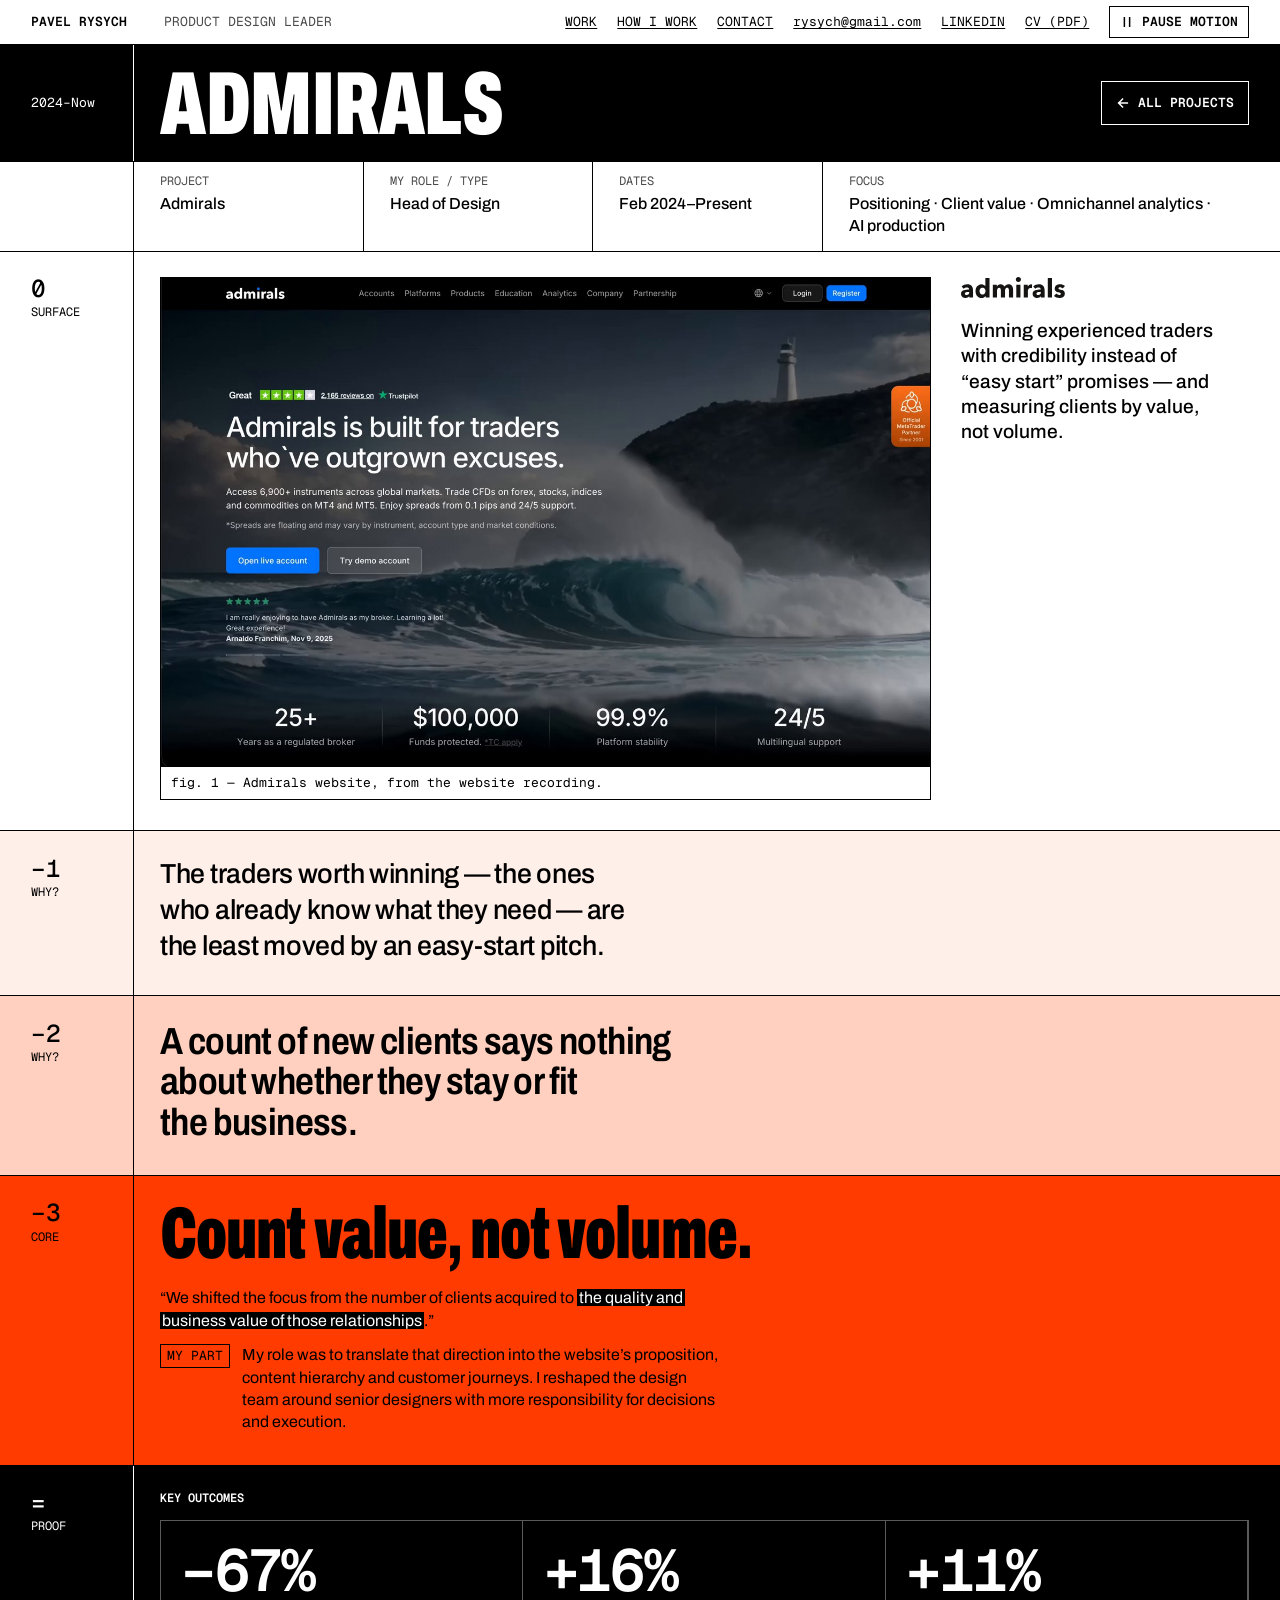
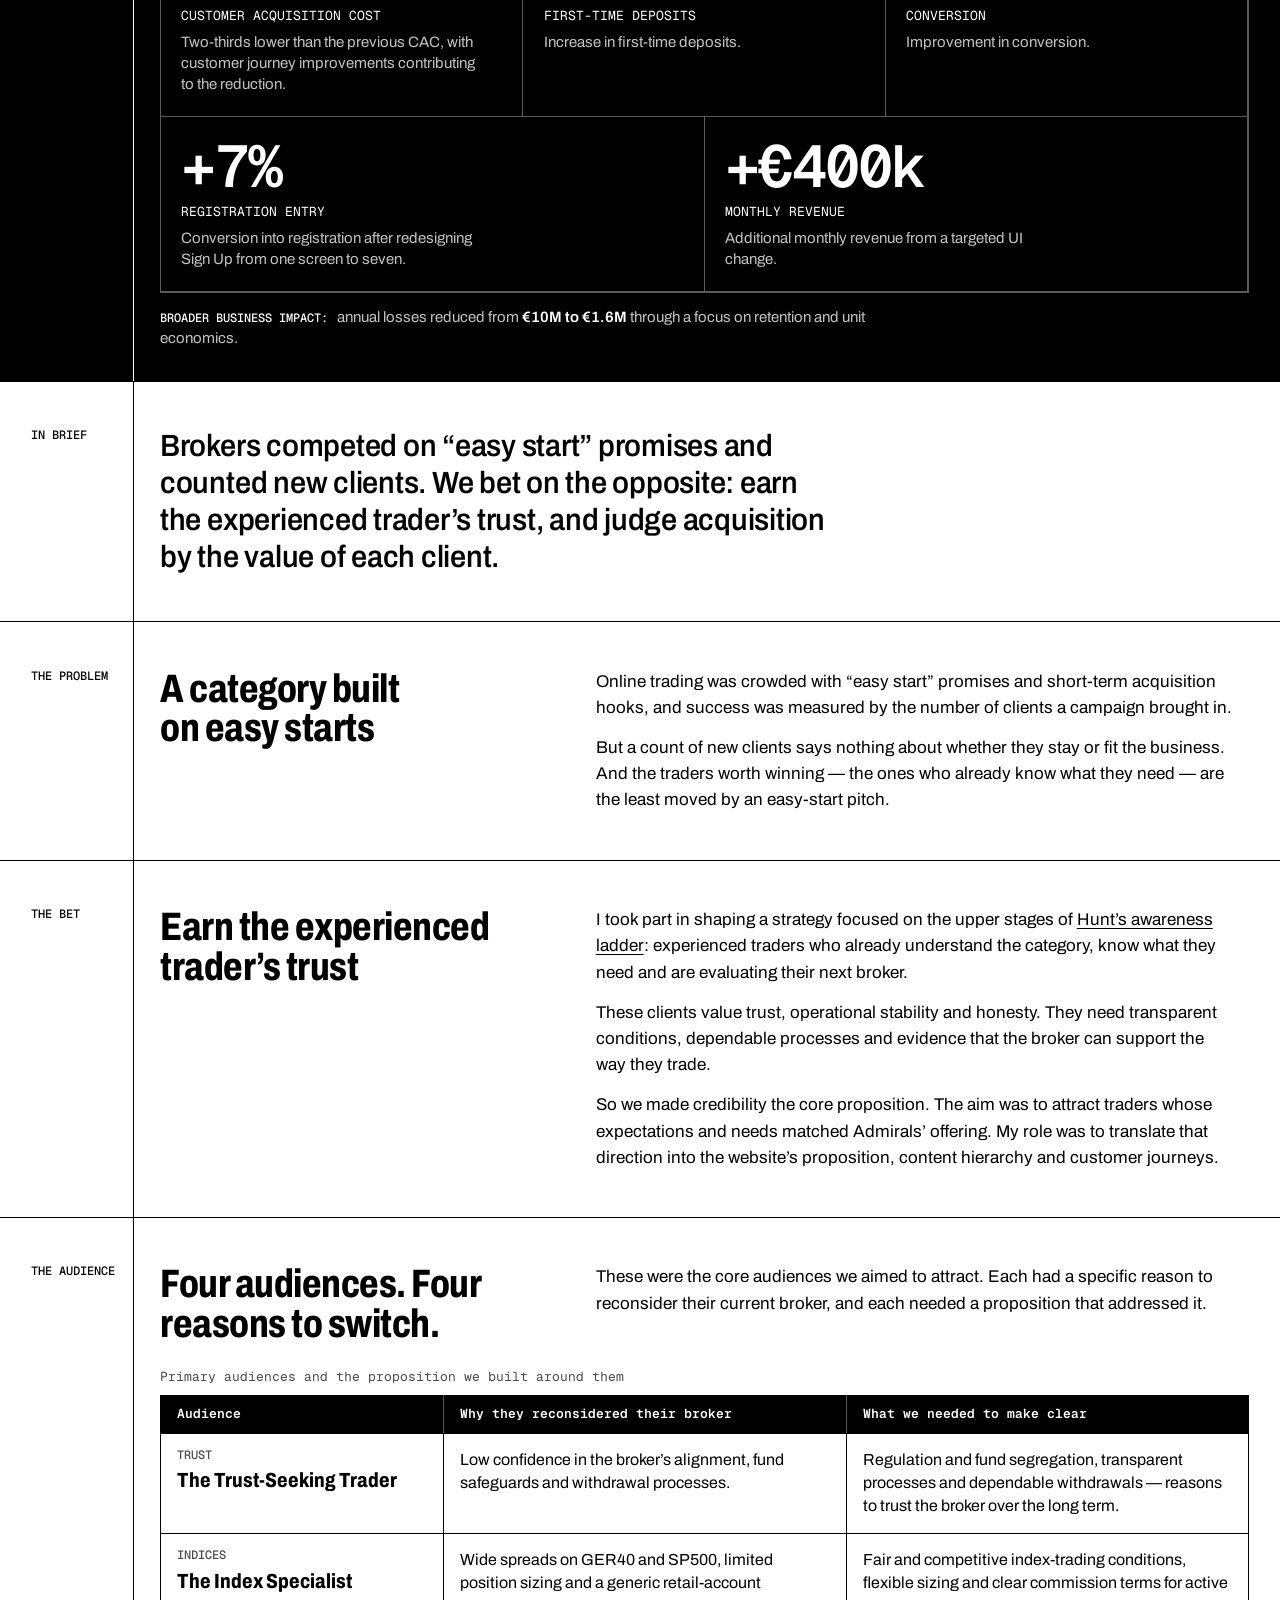
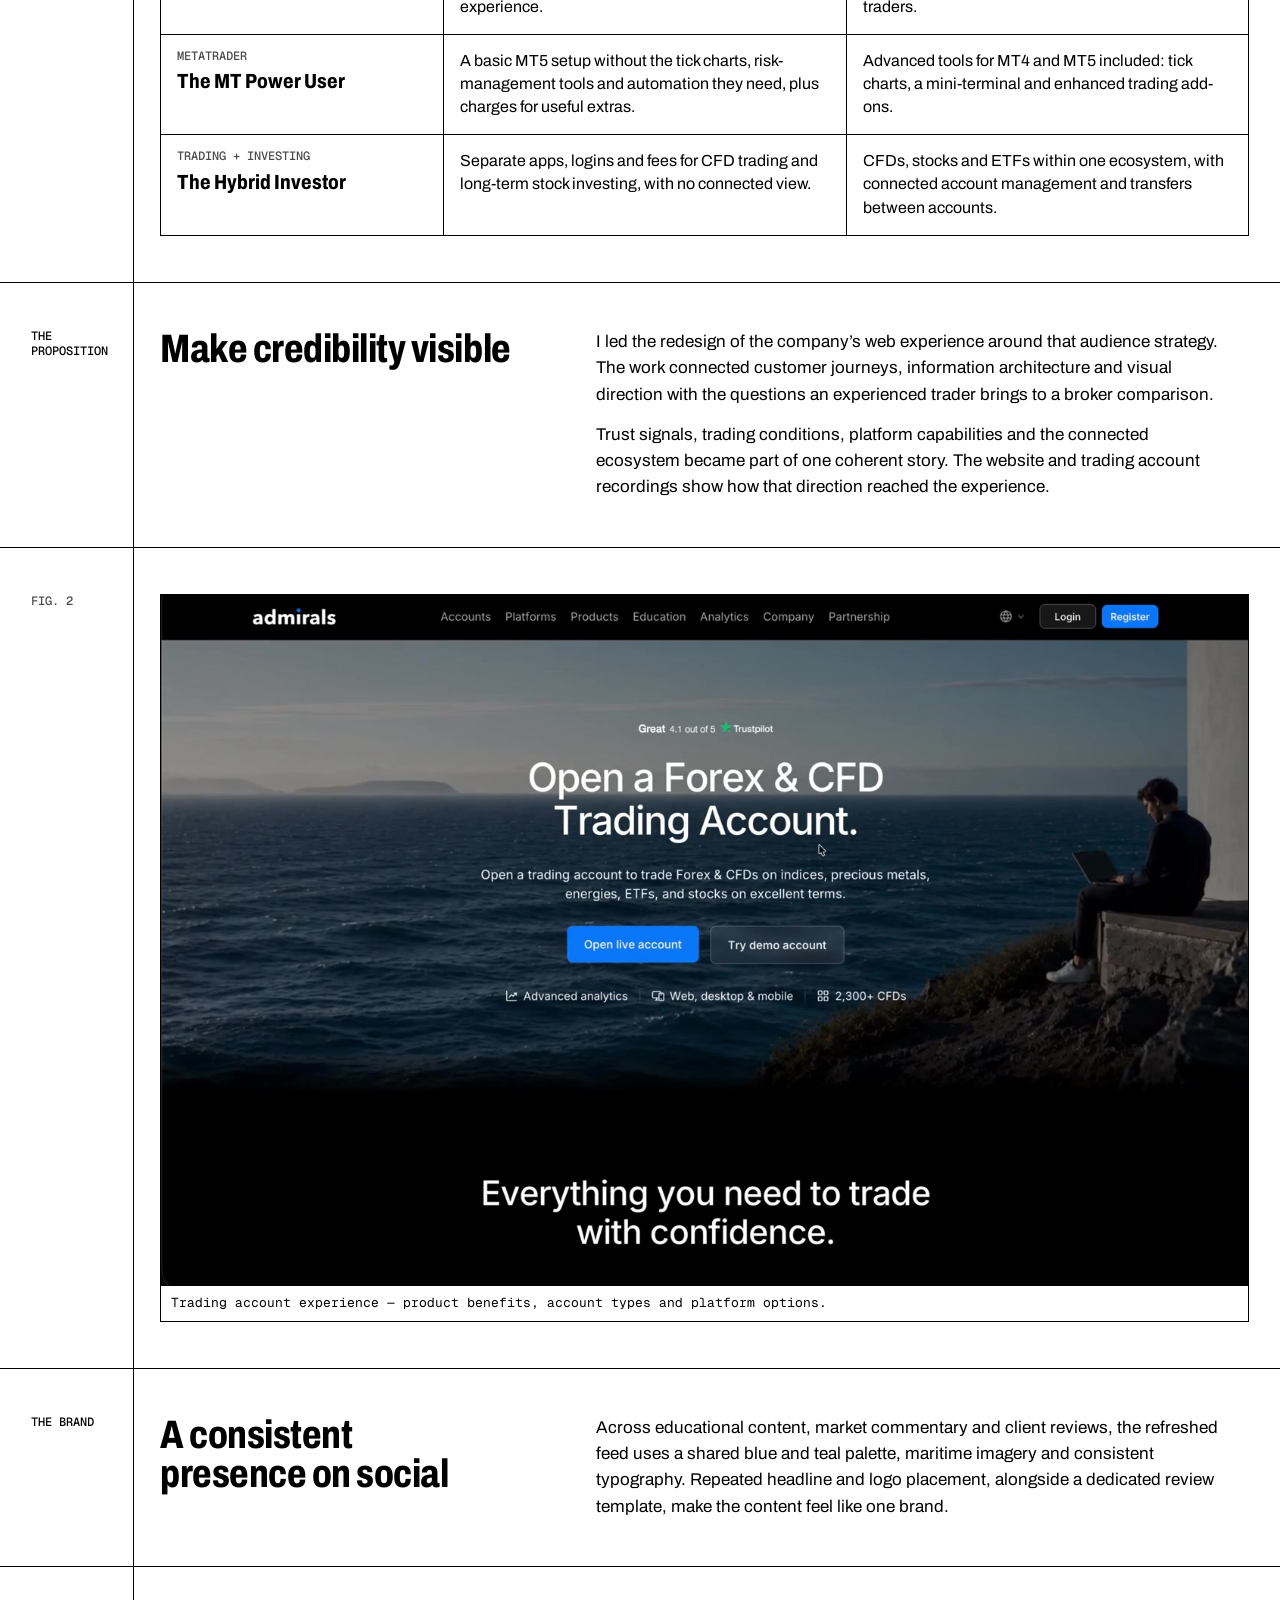
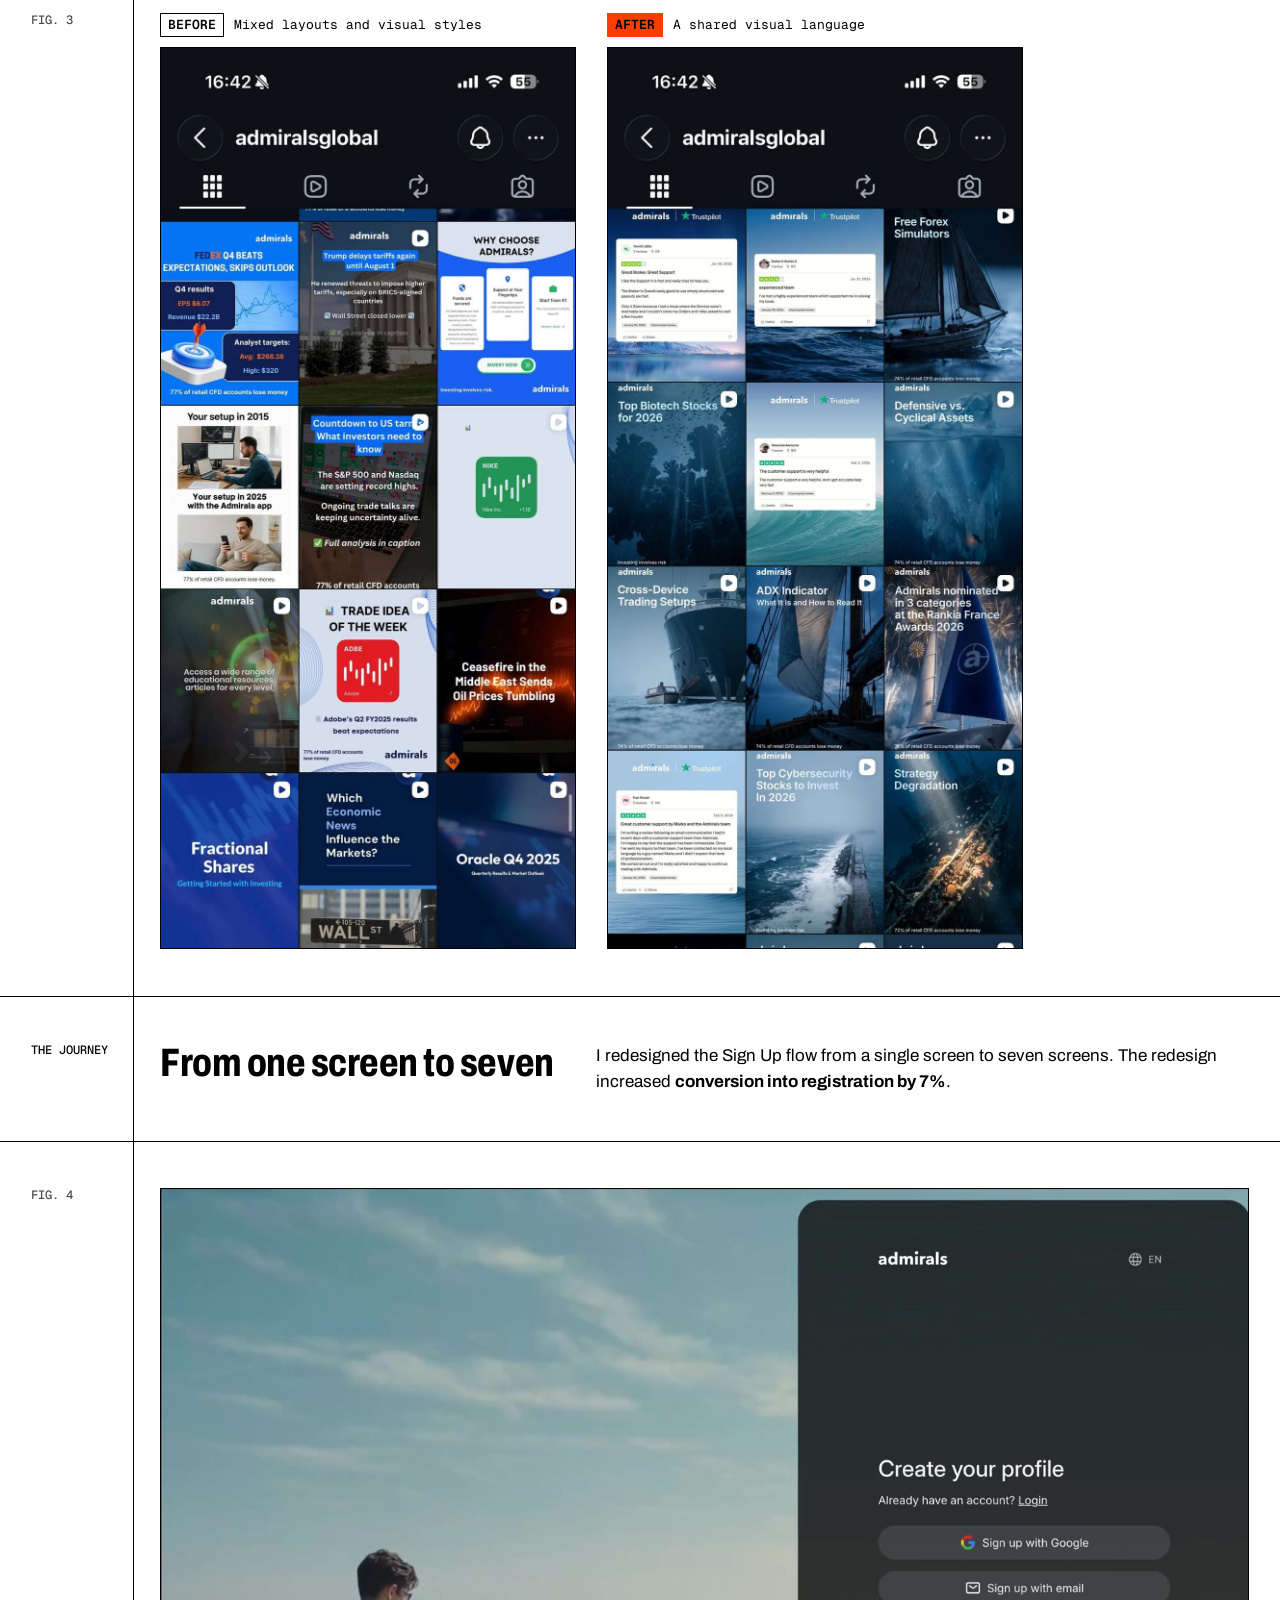
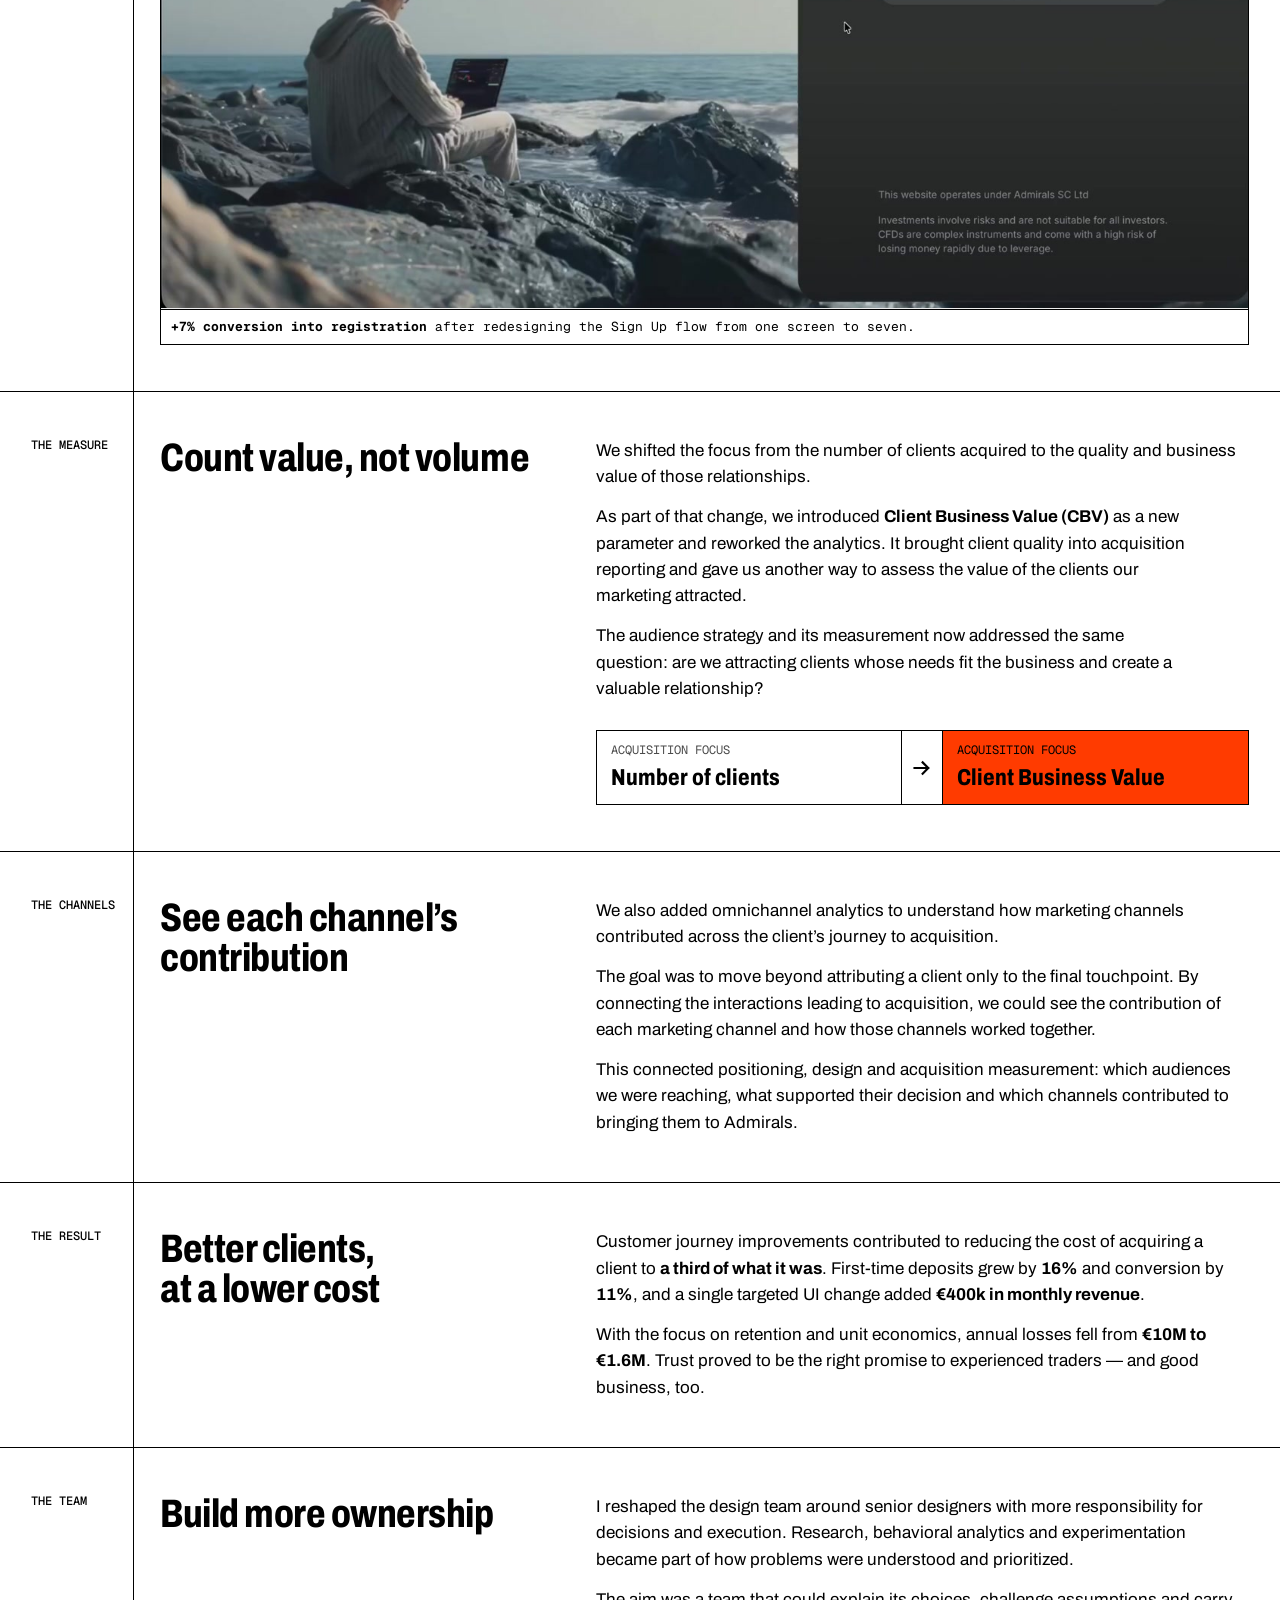
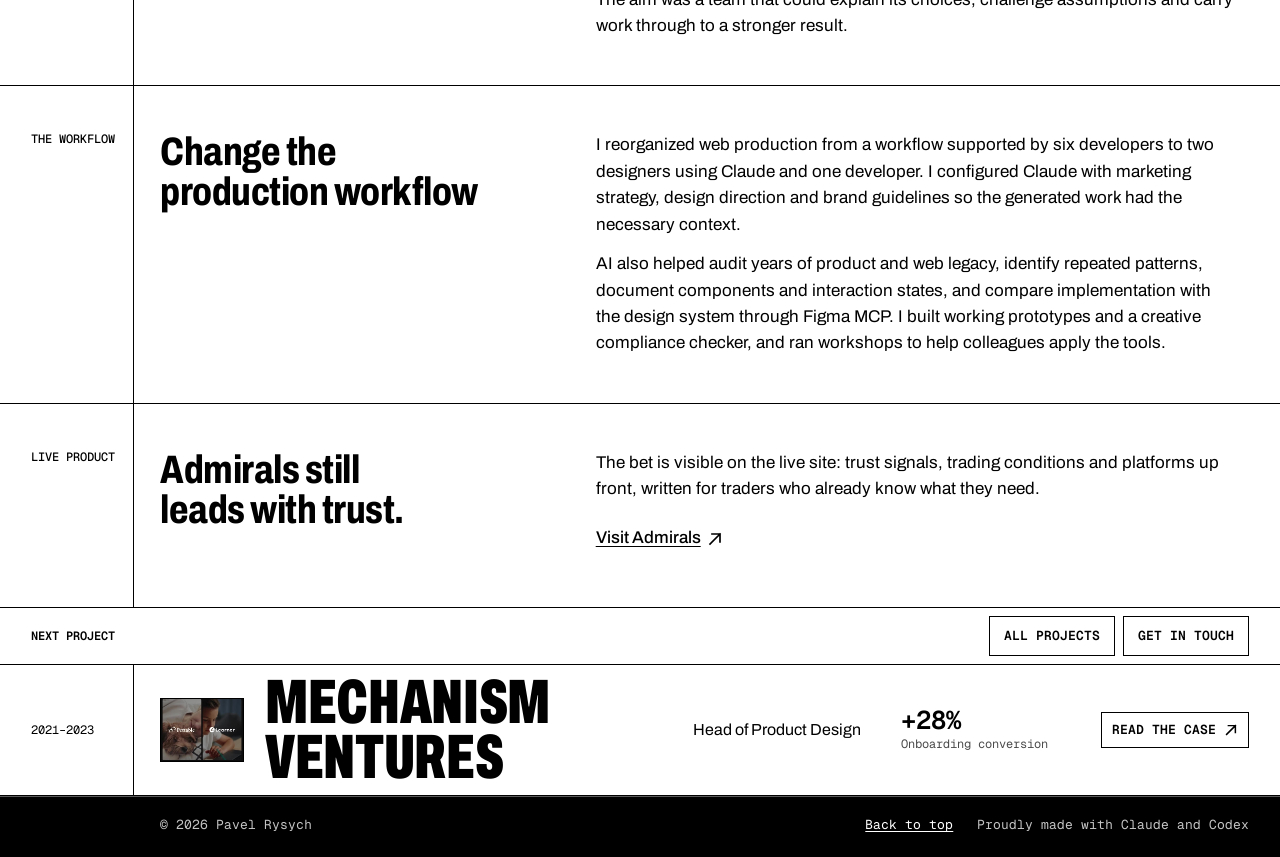
==== commit a55d5edb: "The site digs from surface to core A brutalist rebuild around one idea: every project is a borehole." ====
--- a/work/admirals/index.html
+++ b/work/admirals/index.html
@@ -13,257 +13,307 @@
     <link rel="icon" type="image/svg+xml" sizes="any" href="/assets/favicon.svg?v=2">
     <link rel="apple-touch-icon" sizes="180x180" href="/assets/apple-touch-icon.png?v=2">
     <link rel="preload" as="image" href="/assets/admirals-website-film-v3-poster.jpg" fetchpriority="high">
-    <link rel="preload" href="/assets/fonts/geist-variable.woff2?v=1" as="font" type="font/woff2" crossorigin>
-    <link rel="stylesheet" href="/home.css?v=76">
-    <link rel="stylesheet" href="/case.css?v=30">
-    <script src="/site.js?v=19" defer></script>
-    <script src="/home.js?v=20" defer></script>
+    <link rel="preload" href="/assets/fonts/archivo-var-latin.woff2?v=1" as="font" type="font/woff2" crossorigin>
+    <link rel="preload" href="/assets/fonts/geist-mono-var.woff2?v=1" as="font" type="font/woff2" crossorigin>
+    <link rel="stylesheet" href="/home.css?v=79">
+    <link rel="stylesheet" href="/case.css?v=32">
+    <script src="/site.js?v=20" defer></script>
+    <script src="/home.js?v=21" defer></script>
     <meta property="og:type" content="article">
     <meta property="og:locale" content="en_US">
     <meta property="og:site_name" content="Pavel Rysych">
     <meta property="og:title" content="Admirals case study: design for traders — Pavel Rysych">
     <meta property="og:description" content="Admirals case study: as Head of Design, Pavel Rysych helped win experienced traders with trust, not easy-start promises. CAC −67%, first-time deposits +16%.">
     <meta property="og:url" content="https://www.rysych.com/work/admirals/">
-    <meta property="og:image" content="https://www.rysych.com/assets/og/admirals.jpg?v=2">
-    <meta property="og:image:secure_url" content="https://www.rysych.com/assets/og/admirals.jpg?v=2">
+    <meta property="og:image" content="https://www.rysych.com/assets/og/admirals.jpg?v=3">
+    <meta property="og:image:secure_url" content="https://www.rysych.com/assets/og/admirals.jpg?v=3">
     <meta property="og:image:type" content="image/jpeg">
     <meta property="og:image:width" content="1200">
     <meta property="og:image:height" content="630">
-    <meta property="og:image:alt" content="Admirals case study by Pavel Rysych, Head of Design: winning experienced traders with credibility. −67% customer acquisition cost, +€400k monthly revenue.">
+    <meta property="og:image:alt" content="Admirals case study by Pavel Rysych, Head of Design: count value, not volume. −67% customer acquisition cost, +€400k monthly revenue.">
     <meta property="article:published_time" content="2026-09-27T14:06:50+04:00">
     <meta property="article:author" content="https://www.rysych.com/">
     <meta name="twitter:card" content="summary_large_image">
     <meta name="twitter:title" content="Admirals case study: design for traders — Pavel Rysych">
     <meta name="twitter:description" content="Admirals case study: as Head of Design, Pavel Rysych helped win experienced traders with trust, not easy-start promises. CAC −67%, first-time deposits +16%.">
-    <meta name="twitter:image" content="https://www.rysych.com/assets/og/admirals.jpg?v=2">
-    <meta name="twitter:image:alt" content="Admirals case study by Pavel Rysych, Head of Design: winning experienced traders with credibility. −67% customer acquisition cost, +€400k monthly revenue.">
-    <script type="application/ld+json">{"@context":"https://schema.org","@graph":[{"@type":"WebPage","@id":"https://www.rysych.com/work/admirals/","url":"https://www.rysych.com/work/admirals/","name":"Admirals case study: design for traders — Pavel Rysych","inLanguage":"en","isPartOf":{"@id":"https://www.rysych.com/#website"},"primaryImageOfPage":{"@type":"ImageObject","url":"https://www.rysych.com/assets/og/admirals.jpg?v=2","width":1200,"height":630},"breadcrumb":{"@id":"https://www.rysych.com/work/admirals/#breadcrumb"}},{"@type":"Article","@id":"https://www.rysych.com/work/admirals/#article","headline":"Admirals: winning experienced traders with credibility","description":"Admirals case study: as Head of Design, Pavel Rysych helped win experienced traders with trust, not easy-start promises. CAC −67%, first-time deposits +16%.","image":["https://www.rysych.com/assets/og/admirals.jpg?v=2","https://www.rysych.com/assets/admirals-website-film-v3-poster.jpg"],"author":{"@id":"https://www.rysych.com/#person"},"publisher":{"@id":"https://www.rysych.com/#person"},"datePublished":"2026-09-27T14:06:50+04:00","dateModified":"2026-10-04T23:30:00+04:00","inLanguage":"en","mainEntityOfPage":{"@id":"https://www.rysych.com/work/admirals/"},"isPartOf":{"@id":"https://www.rysych.com/#website"},"about":{"@id":"https://www.rysych.com/#org-admirals"}},{"@type":"BreadcrumbList","@id":"https://www.rysych.com/work/admirals/#breadcrumb","itemListElement":[{"@type":"ListItem","position":1,"name":"Pavel Rysych","item":"https://www.rysych.com/"},{"@type":"ListItem","position":2,"name":"Admirals","item":"https://www.rysych.com/work/admirals/"}]},{"@type":"Person","@id":"https://www.rysych.com/#person","name":"Pavel Rysych","url":"https://www.rysych.com/","jobTitle":"Head of Design","sameAs":["https://www.linkedin.com/in/rysych/","https://www.instagram.com/pavel_rysych/","https://www.threads.com/@pavel_rysych"]},{"@type":"WebSite","@id":"https://www.rysych.com/#website","url":"https://www.rysych.com/","name":"Pavel Rysych"},{"@type":"Organization","@id":"https://www.rysych.com/#org-admirals","name":"Admirals","url":"https://admiralmarkets.com/","logo":{"@type":"ImageObject","url":"https://www.rysych.com/assets/admirals-logo-dark.svg"}}]}</script>
+    <meta name="twitter:image" content="https://www.rysych.com/assets/og/admirals.jpg?v=3">
+    <meta name="twitter:image:alt" content="Admirals case study by Pavel Rysych, Head of Design: count value, not volume. −67% customer acquisition cost, +€400k monthly revenue.">
+    <script type="application/ld+json">{"@context":"https://schema.org","@graph":[{"@type":"WebPage","@id":"https://www.rysych.com/work/admirals/","url":"https://www.rysych.com/work/admirals/","name":"Admirals case study: design for traders — Pavel Rysych","inLanguage":"en","isPartOf":{"@id":"https://www.rysych.com/#website"},"primaryImageOfPage":{"@type":"ImageObject","url":"https://www.rysych.com/assets/og/admirals.jpg?v=3","width":1200,"height":630},"breadcrumb":{"@id":"https://www.rysych.com/work/admirals/#breadcrumb"}},{"@type":"Article","@id":"https://www.rysych.com/work/admirals/#article","headline":"Admirals: winning experienced traders with credibility","description":"Admirals case study: as Head of Design, Pavel Rysych helped win experienced traders with trust, not easy-start promises. CAC −67%, first-time deposits +16%.","image":["https://www.rysych.com/assets/og/admirals.jpg?v=3","https://www.rysych.com/assets/admirals-website-film-v3-poster.jpg"],"author":{"@id":"https://www.rysych.com/#person"},"publisher":{"@id":"https://www.rysych.com/#person"},"datePublished":"2026-09-27T14:06:50+04:00","dateModified":"2026-10-08T20:00:00+04:00","inLanguage":"en","mainEntityOfPage":{"@id":"https://www.rysych.com/work/admirals/"},"isPartOf":{"@id":"https://www.rysych.com/#website"},"about":{"@id":"https://www.rysych.com/#org-admirals"}},{"@type":"BreadcrumbList","@id":"https://www.rysych.com/work/admirals/#breadcrumb","itemListElement":[{"@type":"ListItem","position":1,"name":"Pavel Rysych","item":"https://www.rysych.com/"},{"@type":"ListItem","position":2,"name":"Admirals","item":"https://www.rysych.com/work/admirals/"}]},{"@type":"Person","@id":"https://www.rysych.com/#person","name":"Pavel Rysych","url":"https://www.rysych.com/","jobTitle":"Head of Design","sameAs":["https://www.linkedin.com/in/rysych/","https://www.instagram.com/pavel_rysych/","https://www.threads.com/@pavel_rysych"]},{"@type":"WebSite","@id":"https://www.rysych.com/#website","url":"https://www.rysych.com/","name":"Pavel Rysych"},{"@type":"Organization","@id":"https://www.rysych.com/#org-admirals","name":"Admirals","url":"https://admiralmarkets.com/","logo":{"@type":"ImageObject","url":"https://www.rysych.com/assets/admirals-logo-dark.svg"}}]}</script>
   </head>
   <body class="case-page case-page--admirals">
     <a class="skip-link" href="#main">Skip to content</a>
     <header class="site-header">
       <a class="wordmark" href="/" aria-label="Pavel Rysych, Product Design Leader, home">Pavel Rysych</a>
-      <nav class="pill-nav" aria-label="Main navigation">
-        <a href="/#work">Work</a>
-        <a href="/#about">About</a>
-        <a href="/Pavel_Rysych_CV.pdf" target="_blank" rel="noopener">CV</a>
-        <a href="/#contact">Contact</a>
+      <span class="site-header__title">Product Design Leader</span>
+      <nav class="site-nav" aria-label="Main navigation">
+        <ul>
+          <li><a href="/#work">Work</a></li>
+          <li><a href="/#about">How I work</a></li>
+          <li><a href="/#contact">Contact</a></li>
+          <li><a class="site-nav__email" href="mailto:rysych@gmail.com">rysych@gmail.com</a></li>
+          <li><a href="https://www.linkedin.com/in/rysych/" target="_blank" rel="noopener noreferrer">LinkedIn</a></li>
+          <li><a href="/Pavel_Rysych_CV.pdf" target="_blank" rel="noopener">CV (PDF)</a></li>
+        </ul>
       </nav>
       <details class="mobile-nav">
         <summary>Menu</summary>
         <nav aria-label="Mobile navigation">
           <a href="/#work">Work</a>
-          <a href="/#about">About</a>
-          <a href="/Pavel_Rysych_CV.pdf" target="_blank" rel="noopener">CV</a>
+          <a href="/#about">How I work</a>
           <a href="/#contact">Contact</a>
+          <a class="site-nav__email" href="mailto:rysych@gmail.com">rysych@gmail.com</a>
+          <a href="https://www.linkedin.com/in/rysych/" target="_blank" rel="noopener noreferrer">LinkedIn</a>
+          <a href="/Pavel_Rysych_CV.pdf" target="_blank" rel="noopener">CV (PDF)</a>
         </nav>
       </details>
     </header>
+
     <main id="main">
-      <section class="case-hero case-hero--admirals case-hero--film" aria-labelledby="case-title">
-        <div class="page-width case-hero__inner">
-          <div class="case-hero__top"><a class="text-link text-link--light" href="/#work">All projects <span aria-hidden="true"><svg class="icon-arrow" xmlns="http://www.w3.org/2000/svg" width="24" height="24" viewBox="0 0 24 24" fill="none" stroke="currentColor" stroke-width="1.6" stroke-linecap="round" stroke-linejoin="round" aria-hidden="true" focusable="false"><path d="M6 18 18 6M6 6h12v12"/></svg></span></a></div>
-          <div class="case-hero__heading">
-            <h1 id="case-title" class="case-hero__logo"><img class="logo logo--admirals" src="/assets/admirals-logo-dark.svg" alt="Admirals" width="116.1" height="23"><span class="visually-hidden"> case study</span></h1>
-            <p class="case-hero__deck">Winning experienced traders with credibility instead of “easy start” promises — and measuring clients by value, not volume.</p>
-          </div>
-          <section class="case-impact" aria-labelledby="case-impact-title">
-            <h2 class="eyebrow" id="case-impact-title">Key outcomes</h2>
-            <dl class="case-impact__grid case-impact__grid--five">
-              <div><dt>Customer acquisition cost</dt><dd><strong class="case-impact__value">−67%</strong><span class="case-impact__detail">Two-thirds lower than the previous CAC, with customer journey improvements contributing to the reduction.</span></dd></div>
-              <div><dt>First-time deposits</dt><dd><strong class="case-impact__value">+16%</strong><span class="case-impact__detail">Increase in first-time deposits.</span></dd></div>
-              <div><dt>Conversion</dt><dd><strong class="case-impact__value">+11%</strong><span class="case-impact__detail">Improvement in conversion.</span></dd></div>
-              <div><dt>Registration entry</dt><dd><strong class="case-impact__value">+7%</strong><span class="case-impact__detail">Conversion into registration after redesigning Sign Up from one screen to seven.</span></dd></div>
-              <div><dt>Monthly revenue</dt><dd><strong class="case-impact__value">+€400k</strong><span class="case-impact__detail">Additional monthly revenue from a targeted UI change.</span></dd></div>
-            </dl>
-            <p class="case-impact__context">Broader business impact: annual losses reduced from <strong>€10M to €1.6M</strong> through a focus on retention and unit economics.</p>
-          </section>
-        </div>
-        <div class="case-film-stage" id="admirals-film">
-          <figure class="case-film">
-            <video class="case-film__video" data-case-autoplay data-case-lazy muted loop playsinline disablepictureinpicture disableremoteplayback preload="none" poster="/assets/admirals-website-film-v3-poster.jpg" width="1440" height="912" aria-label="Admirals website experience for experienced traders">
-              <source data-src="/assets/admirals-website-film-v3.mp4" type="video/mp4">
-              <p><a href="/assets/admirals-website-film-v3.mp4">Watch the Admirals website recording</a>.</p>
-            </video>
-          </figure>
-        </div>
-      </section>
-      <div class="page-width">
+      <!-- The borehole: this project dug from its surface to its proof, as on the homepage row -->
+      <section class="bore" aria-labelledby="case-title">
+        <div class="case-title">
+          <p class="case-title__yrs mono">2024–Now</p>
+          <h1 id="case-title" class="case-title__name">Admirals<span class="visually-hidden"> case study</span></h1>
+          <a class="case-title__back" href="/#work"><svg width="14" height="14" viewBox="0 0 16 16" aria-hidden="true" focusable="false"><path d="M13 8H3M7.5 3.5 3 8l4.5 4.5" fill="none" stroke="currentColor" stroke-width="1.7" stroke-linecap="square"/></svg>All projects</a>
+        </div>
         <dl class="case-facts">
           <div><dt>Project</dt><dd>Admirals</dd></div>
           <div><dt>My role / type</dt><dd>Head of Design</dd></div>
           <div><dt>Dates</dt><dd>Feb 2024–Present</dd></div>
           <div><dt>Focus</dt><dd>Positioning · Client value · Omnichannel analytics · AI production</dd></div>
         </dl>
-      </div>
-      <div class="page-width case-main">
-        <div class="case-intro">
-          <p class="eyebrow">The story / In brief</p>
-          <h2>Brokers competed on “easy start” promises and counted new clients. We bet on the opposite: earn the experienced trader’s trust, and judge acquisition by the value of each client.</h2>
-        </div>
-      <section class="case-section">
-        <p class="case-section__aside">The problem</p>
-        <div>
-          <h2>A category built on easy starts</h2>
-          <p>Online trading was crowded with “easy start” promises and short-term acquisition hooks, and success was measured by the number of clients a campaign brought in.</p>
-          <p>But a count of new clients says nothing about whether they stay or fit the business. And the traders worth winning — the ones who already know what they need — are the least moved by an easy-start pitch.</p>
-        </div>
+        <div class="stratum t-0">
+          <p class="depth"><b>0</b><span>Surface</span></p>
+          <div class="body surface case-surface">
+            <figure class="shot" id="admirals-film">
+              <div class="shot__stage" style="--ar:1436 / 912; --pos:0 50%; --stage-bg:#f2f2f2">
+                <video data-case-autoplay data-case-lazy muted loop playsinline disablepictureinpicture disableremoteplayback preload="none" poster="/assets/admirals-website-film-v3-poster.jpg" width="1440" height="912" aria-label="Admirals website experience for experienced traders">
+                  <source data-src="/assets/admirals-website-film-v3.mp4" type="video/mp4">
+                  <p><a href="/assets/admirals-website-film-v3.mp4">Watch the Admirals website recording</a>.</p>
+                </video>
+              </div>
+              <figcaption class="mono">fig. 1 — Admirals website, from the website recording.</figcaption>
+            </figure>
+            <div class="surface__copy">
+              <img class="case-logo" src="/assets/admirals-logo-dark.svg" alt="" width="116.1" height="23">
+              <p class="case-deck">Winning experienced traders with credibility instead of “easy start” promises — and measuring clients by value, not volume.</p>
+            </div>
+          </div>
+        </div>
+        <div class="stratum t-1">
+          <p class="depth"><b>−1</b><span>Why?</span></p>
+          <div class="body"><p class="why-1">The traders worth winning — the ones who already know what they need — are the least moved by an easy-start pitch.</p></div>
+        </div>
+        <div class="stratum t-2">
+          <p class="depth"><b>−2</b><span>Why?</span></p>
+          <div class="body"><p class="why-2">A count of new clients says nothing about whether they stay or fit the business.</p></div>
+        </div>
+        <div class="stratum t-core">
+          <p class="depth"><b>−3</b><span>Core</span></p>
+          <div class="body">
+            <p class="core-line">Count value, not volume.</p>
+            <p class="src">“We shifted the focus from the number of clients acquired to <mark>the quality and business value of those relationships</mark>.”</p>
+            <p class="mine"><span class="mono">My part</span><span>My role was to translate that direction into the website’s proposition, content hierarchy and customer journeys. I reshaped the design team around senior designers with more responsibility for decisions and execution.</span></p>
+          </div>
+        </div>
+        <section class="stratum t-proof" aria-labelledby="case-impact-title">
+          <p class="depth"><b>=</b><span>Proof</span></p>
+          <div class="body">
+            <h2 class="proof-title" id="case-impact-title">Key outcomes</h2>
+            <dl class="figs figs--5">
+              <div><dt>Customer acquisition cost</dt><dd class="n">−67%</dd><dd class="d">Two-thirds lower than the previous CAC, with customer journey improvements contributing to the reduction.</dd></div>
+              <div><dt>First-time deposits</dt><dd class="n">+16%</dd><dd class="d">Increase in first-time deposits.</dd></div>
+              <div><dt>Conversion</dt><dd class="n">+11%</dd><dd class="d">Improvement in conversion.</dd></div>
+              <div><dt>Registration entry</dt><dd class="n">+7%</dd><dd class="d">Conversion into registration after redesigning Sign Up from one screen to seven.</dd></div>
+              <div><dt>Monthly revenue</dt><dd class="n">+€400k</dd><dd class="d">Additional monthly revenue from a targeted UI change.</dd></div>
+            </dl>
+            <p class="ctx"><b>Broader business impact:</b> annual losses reduced from <strong>€10M to €1.6M</strong> through a focus on retention and unit economics.</p>
+          </div>
+        </section>
       </section>
-      <section class="case-section" id="admirals-strategy">
-        <p class="case-section__aside">The bet</p>
-        <div>
-          <h2>Earn the experienced trader’s trust</h2>
-          <p>I took part in shaping a strategy focused on the upper stages of <a href="https://onlinelibrary.wiley.com/doi/abs/10.1002/9781118255827.ch4" target="_blank" rel="noopener noreferrer">Hunt’s awareness ladder</a>: experienced traders who already understand the category, know what they need and are evaluating their next broker.</p>
-          <p>These clients value trust, operational stability and honesty. They need transparent conditions, dependable processes and evidence that the broker can support the way they trade.</p>
-          <p>So we made credibility the core proposition. The aim was to attract traders whose expectations and needs matched Admirals’ offering. My role was to translate that direction into the website’s proposition, content hierarchy and customer journeys.</p>
-        </div>
-      </section>
-      <section class="case-audiences" aria-labelledby="audiences-title">
-        <div class="case-audiences__intro">
-          <p class="case-section__aside">The audience</p>
-          <div>
-            <h2 id="audiences-title">Four audiences. Four reasons to switch.</h2>
-            <p>These were the core audiences we aimed to attract. Each had a specific reason to reconsider their current broker, and each needed a proposition that addressed it.</p>
-          </div>
-        </div>
-        <div class="case-table-wrap" role="region" aria-labelledby="audiences-title" tabindex="0">
-          <table class="case-audience-table">
-            <caption>Primary audiences and the proposition we built around them</caption>
-            <thead><tr><th scope="col">Audience</th><th scope="col">Why they reconsidered their broker</th><th scope="col">What we needed to make clear</th></tr></thead>
-            <tbody>
-              <tr>
-                <th scope="row"><span>Trust</span>The Trust-Seeking Trader</th>
-                <td data-label="Why they reconsidered their broker">Low confidence in the broker’s alignment, fund safeguards and withdrawal processes.</td>
-                <td data-label="What we needed to make clear">Regulation and fund segregation, transparent processes and dependable withdrawals — reasons to trust the broker over the long term.</td>
-              </tr>
-              <tr>
-                <th scope="row"><span>Indices</span>The Index Specialist</th>
-                <td data-label="Why they reconsidered their broker">Wide spreads on GER40 and SP500, limited position sizing and a generic retail-account experience.</td>
-                <td data-label="What we needed to make clear">Fair and competitive index-trading conditions, flexible sizing and clear commission terms for active traders.</td>
-              </tr>
-              <tr>
-                <th scope="row"><span>MetaTrader</span>The MT Power User</th>
-                <td data-label="Why they reconsidered their broker">A basic MT5 setup without the tick charts, risk-management tools and automation they need, plus charges for useful extras.</td>
-                <td data-label="What we needed to make clear">Advanced tools for MT4 and MT5 included: tick charts, a mini-terminal and enhanced trading add-ons.</td>
-              </tr>
-              <tr>
-                <th scope="row"><span>Trading + investing</span>The Hybrid Investor</th>
-                <td data-label="Why they reconsidered their broker">Separate apps, logins and fees for CFD trading and long-term stock investing, with no connected view.</td>
-                <td data-label="What we needed to make clear">CFDs, stocks and ETFs within one ecosystem, with connected account management and transfers between accounts.</td>
-              </tr>
-            </tbody>
-          </table>
-        </div>
-      </section>
-      <section class="case-section">
-        <p class="case-section__aside">The proposition</p>
-        <div>
-          <h2>Make credibility visible</h2>
-          <p>I led the redesign of the company’s web experience around that audience strategy. The work connected customer journeys, information architecture and visual direction with the questions an experienced trader brings to a broker comparison.</p>
-          <p>Trust signals, trading conditions, platform capabilities and the connected ecosystem became part of one coherent story. The website and trading account recordings show how that direction reached the experience.</p>
-        </div>
-      </section>
-      <figure class="case-figure case-figure--video" id="admirals-account-film">
-        <video class="case-film__video" data-case-autoplay data-case-lazy muted loop playsinline disablepictureinpicture disableremoteplayback preload="none" data-poster="/assets/admirals-experience-film-v1-poster.jpg" width="1440" height="912" aria-label="Admirals trading account page, including account types, platforms and trading conditions">
-          <source data-src="/assets/admirals-experience-film-v1.mp4" type="video/mp4">
-          <p><a href="/assets/admirals-experience-film-v1.mp4">Watch the trading account experience</a>.</p>
-        </video>
-        <figcaption>Trading account experience — product benefits, account types and platform options.</figcaption>
-      </figure>
-      <section class="case-section" id="admirals-social" aria-labelledby="admirals-social-title">
-        <p class="case-section__aside">The brand</p>
-        <div>
-          <h2 id="admirals-social-title">A consistent presence on social</h2>
-          <p>Across educational content, market commentary and client reviews, the refreshed feed uses a shared blue and teal palette, maritime imagery and consistent typography. Repeated headline and logo placement, alongside a dedicated review template, make the content feel like one brand.</p>
-        </div>
-      </section>
-      <div class="case-social-comparison" role="group" aria-label="Admirals social feed before and after the visual refresh">
-        <figure class="case-social-comparison__item">
-          <figcaption><span class="case-social-comparison__label">Before</span><span>Mixed layouts and visual styles</span></figcaption>
-          <a href="/assets/admirals-social-before.jpg" target="_blank" rel="noopener noreferrer" aria-label="Open the full screenshot of the Admirals social feed before the refresh">
-            <img src="/assets/admirals-social-before-860.jpg" alt="Admirals Instagram feed before the refresh, mixing blue and white graphics, stock photos, 3D illustrations and different headline layouts." width="860" height="1871" loading="lazy" decoding="async">
-          </a>
+
+      <!-- The long read: one ruled stratum per chapter or plate, labels in the depth column -->
+      <div class="case-main">
+        <section class="case-section case-section--lead">
+          <p class="case-section__aside">In brief</p>
+          <div>
+            <h2>Brokers competed on “easy start” promises and counted new clients. We bet on the opposite: earn the experienced trader’s trust, and judge acquisition by the value of each client.</h2>
+          </div>
+        </section>
+        <section class="case-section">
+          <p class="case-section__aside">The problem</p>
+          <div>
+            <h2>A category built on easy starts</h2>
+            <p>Online trading was crowded with “easy start” promises and short-term acquisition hooks, and success was measured by the number of clients a campaign brought in.</p>
+            <p>But a count of new clients says nothing about whether they stay or fit the business. And the traders worth winning — the ones who already know what they need — are the least moved by an easy-start pitch.</p>
+          </div>
+        </section>
+        <section class="case-section" id="admirals-strategy">
+          <p class="case-section__aside">The bet</p>
+          <div>
+            <h2>Earn the experienced trader’s trust</h2>
+            <p>I took part in shaping a strategy focused on the upper stages of <a href="https://onlinelibrary.wiley.com/doi/abs/10.1002/9781118255827.ch4" target="_blank" rel="noopener noreferrer">Hunt’s awareness ladder</a>: experienced traders who already understand the category, know what they need and are evaluating their next broker.</p>
+            <p>These clients value trust, operational stability and honesty. They need transparent conditions, dependable processes and evidence that the broker can support the way they trade.</p>
+            <p>So we made credibility the core proposition. The aim was to attract traders whose expectations and needs matched Admirals’ offering. My role was to translate that direction into the website’s proposition, content hierarchy and customer journeys.</p>
+          </div>
+        </section>
+        <section class="case-audiences" aria-labelledby="audiences-title">
+          <div class="case-audiences__intro">
+            <p class="case-section__aside">The audience</p>
+            <div>
+              <h2 id="audiences-title">Four audiences. Four reasons to switch.</h2>
+              <p>These were the core audiences we aimed to attract. Each had a specific reason to reconsider their current broker, and each needed a proposition that addressed it.</p>
+            </div>
+          </div>
+          <div class="case-table-wrap" role="region" aria-labelledby="audiences-title" tabindex="0">
+            <table class="case-audience-table">
+              <caption>Primary audiences and the proposition we built around them</caption>
+              <thead><tr><th scope="col">Audience</th><th scope="col">Why they reconsidered their broker</th><th scope="col">What we needed to make clear</th></tr></thead>
+              <tbody>
+                <tr>
+                  <th scope="row"><span>Trust</span>The Trust-Seeking Trader</th>
+                  <td data-label="Why they reconsidered their broker">Low confidence in the broker’s alignment, fund safeguards and withdrawal processes.</td>
+                  <td data-label="What we needed to make clear">Regulation and fund segregation, transparent processes and dependable withdrawals — reasons to trust the broker over the long term.</td>
+                </tr>
+                <tr>
+                  <th scope="row"><span>Indices</span>The Index Specialist</th>
+                  <td data-label="Why they reconsidered their broker">Wide spreads on GER40 and SP500, limited position sizing and a generic retail-account experience.</td>
+                  <td data-label="What we needed to make clear">Fair and competitive index-trading conditions, flexible sizing and clear commission terms for active traders.</td>
+                </tr>
+                <tr>
+                  <th scope="row"><span>MetaTrader</span>The MT Power User</th>
+                  <td data-label="Why they reconsidered their broker">A basic MT5 setup without the tick charts, risk-management tools and automation they need, plus charges for useful extras.</td>
+                  <td data-label="What we needed to make clear">Advanced tools for MT4 and MT5 included: tick charts, a mini-terminal and enhanced trading add-ons.</td>
+                </tr>
+                <tr>
+                  <th scope="row"><span>Trading + investing</span>The Hybrid Investor</th>
+                  <td data-label="Why they reconsidered their broker">Separate apps, logins and fees for CFD trading and long-term stock investing, with no connected view.</td>
+                  <td data-label="What we needed to make clear">CFDs, stocks and ETFs within one ecosystem, with connected account management and transfers between accounts.</td>
+                </tr>
+              </tbody>
+            </table>
+          </div>
+        </section>
+        <section class="case-section">
+          <p class="case-section__aside">The proposition</p>
+          <div>
+            <h2>Make credibility visible</h2>
+            <p>I led the redesign of the company’s web experience around that audience strategy. The work connected customer journeys, information architecture and visual direction with the questions an experienced trader brings to a broker comparison.</p>
+            <p>Trust signals, trading conditions, platform capabilities and the connected ecosystem became part of one coherent story. The website and trading account recordings show how that direction reached the experience.</p>
+          </div>
+        </section>
+        <figure class="case-figure" id="admirals-account-film">
+          <video class="case-film__video" data-case-autoplay data-case-lazy muted loop playsinline disablepictureinpicture disableremoteplayback preload="none" data-poster="/assets/admirals-experience-film-v1-poster.jpg" width="1440" height="912" aria-label="Admirals trading account page, including account types, platforms and trading conditions">
+            <source data-src="/assets/admirals-experience-film-v1.mp4" type="video/mp4">
+            <p><a href="/assets/admirals-experience-film-v1.mp4">Watch the trading account experience</a>.</p>
+          </video>
+          <figcaption>Trading account experience — product benefits, account types and platform options.</figcaption>
         </figure>
-        <figure class="case-social-comparison__item case-social-comparison__item--after">
-          <figcaption><span class="case-social-comparison__label">After</span><span>A shared visual language</span></figcaption>
-          <a href="/assets/admirals-social-after.jpg" target="_blank" rel="noopener noreferrer" aria-label="Open the full screenshot of the Admirals social feed after the refresh">
-            <img src="/assets/admirals-social-after-860.jpg" alt="Admirals Instagram feed after the refresh, with blue and teal maritime imagery, white headlines and consistent client review templates." width="860" height="1871" loading="lazy" decoding="async">
-          </a>
+        <section class="case-section" id="admirals-social" aria-labelledby="admirals-social-title">
+          <p class="case-section__aside">The brand</p>
+          <div>
+            <h2 id="admirals-social-title">A consistent presence on social</h2>
+            <p>Across educational content, market commentary and client reviews, the refreshed feed uses a shared blue and teal palette, maritime imagery and consistent typography. Repeated headline and logo placement, alongside a dedicated review template, make the content feel like one brand.</p>
+          </div>
+        </section>
+        <div class="case-social-comparison" role="group" aria-label="Admirals social feed before and after the visual refresh">
+          <figure class="case-social-comparison__item">
+            <figcaption><span class="case-social-comparison__label">Before</span><span>Mixed layouts and visual styles</span></figcaption>
+            <a href="/assets/admirals-social-before.jpg" target="_blank" rel="noopener noreferrer" aria-label="Open the full screenshot of the Admirals social feed before the refresh">
+              <img src="/assets/admirals-social-before-860.jpg" alt="Admirals Instagram feed before the refresh, mixing blue and white graphics, stock photos, 3D illustrations and different headline layouts." width="860" height="1871" loading="lazy" decoding="async">
+            </a>
+          </figure>
+          <figure class="case-social-comparison__item case-social-comparison__item--after">
+            <figcaption><span class="case-social-comparison__label">After</span><span>A shared visual language</span></figcaption>
+            <a href="/assets/admirals-social-after.jpg" target="_blank" rel="noopener noreferrer" aria-label="Open the full screenshot of the Admirals social feed after the refresh">
+              <img src="/assets/admirals-social-after-860.jpg" alt="Admirals Instagram feed after the refresh, with blue and teal maritime imagery, white headlines and consistent client review templates." width="860" height="1871" loading="lazy" decoding="async">
+            </a>
+          </figure>
+        </div>
+        <section class="case-section" id="admirals-signup">
+          <p class="case-section__aside">The journey</p>
+          <div>
+            <h2>From one screen to seven</h2>
+            <p>I redesigned the Sign Up flow from a single screen to seven screens. The redesign increased <strong>conversion into registration by 7%</strong>.</p>
+          </div>
+        </section>
+        <figure class="case-figure" id="admirals-signup-film">
+          <video class="case-film__video" data-case-autoplay data-case-lazy muted loop playsinline disablepictureinpicture disableremoteplayback preload="none" data-poster="/assets/admirals-signup-film-v1-poster.jpg" width="1440" height="950" aria-label="Redesigned Admirals Sign Up flow, from one screen to seven">
+            <source data-src="/assets/admirals-signup-film-v1.mp4" type="video/mp4">
+            <p><a href="/assets/admirals-signup-film-v1.mp4">Watch the redesigned Sign Up flow</a>.</p>
+          </video>
+          <figcaption><strong>+7% conversion into registration</strong> after redesigning the Sign Up flow from one screen to seven.</figcaption>
         </figure>
-      </div>
-      <section class="case-section" id="admirals-signup">
-        <p class="case-section__aside">The journey</p>
-        <div>
-          <h2>From one screen to seven</h2>
-          <p>I redesigned the Sign Up flow from a single screen to seven screens. The redesign increased <strong>conversion into registration by 7%</strong>.</p>
-        </div>
-      </section>
-      <figure class="case-figure case-figure--video" id="admirals-signup-film">
-        <video class="case-film__video" data-case-autoplay data-case-lazy muted loop playsinline disablepictureinpicture disableremoteplayback preload="none" data-poster="/assets/admirals-signup-film-v1-poster.jpg" width="1440" height="950" aria-label="Redesigned Admirals Sign Up flow, from one screen to seven">
-          <source data-src="/assets/admirals-signup-film-v1.mp4" type="video/mp4">
-          <p><a href="/assets/admirals-signup-film-v1.mp4">Watch the redesigned Sign Up flow</a>.</p>
-        </video>
-        <figcaption><strong>+7% conversion into registration</strong> after redesigning the Sign Up flow from one screen to seven.</figcaption>
-      </figure>
-      <section class="case-section case-section--value">
-        <p class="case-section__aside">The measure</p>
-        <div>
-          <h2>Count value, not volume</h2>
-          <p>We shifted the focus from the number of clients acquired to the quality and business value of those relationships.</p>
-          <p>As part of that change, we introduced <strong>Client Business Value (CBV)</strong> as a new parameter and reworked the analytics. It brought client quality into acquisition reporting and gave us another way to assess the value of the clients our marketing attracted.</p>
-          <p>The audience strategy and its measurement now addressed the same question: are we attracting clients whose needs fit the business and create a valuable relationship?</p>
-          <div class="case-value-shift" aria-label="Acquisition focus shifted from number of clients to Client Business Value"><span>Acquisition focus<strong>Number of clients</strong></span><b aria-hidden="true"><svg class="icon-arrow" xmlns="http://www.w3.org/2000/svg" width="24" height="24" viewBox="0 0 24 24" fill="none" stroke="currentColor" stroke-width="1.6" stroke-linecap="round" stroke-linejoin="round" aria-hidden="true" focusable="false"><path d="M4 12h16M14 6l6 6-6 6"/></svg></b><span>Acquisition focus<strong>Client Business Value</strong></span></div>
-        </div>
-      </section>
-      <section class="case-section case-section--channels">
-        <p class="case-section__aside">The channels</p>
-        <div>
-          <h2>See each channel’s contribution</h2>
-          <p>We also added omnichannel analytics to understand how marketing channels contributed across the client’s journey to acquisition.</p>
-          <p>The goal was to move beyond attributing a client only to the final touchpoint. By connecting the interactions leading to acquisition, we could see the contribution of each marketing channel and how those channels worked together.</p>
-          <p>This connected positioning, design and acquisition measurement: which audiences we were reaching, what supported their decision and which channels contributed to bringing them to Admirals.</p>
-        </div>
-      </section>
-      <section class="case-section">
-        <p class="case-section__aside">The result</p>
-        <div>
-          <h2>Better clients, at a lower cost</h2>
-          <p>Customer journey improvements contributed to reducing the cost of acquiring a client to <strong>a third of what it was</strong>. First-time deposits grew by <strong>16%</strong> and conversion by <strong>11%</strong>, and a single targeted UI change added <strong>€400k in monthly revenue</strong>.</p>
-          <p>With the focus on retention and unit economics, annual losses fell from <strong>€10M to €1.6M</strong>. Trust proved to be the right promise to experienced traders — and good business, too.</p>
-        </div>
-      </section>
-      <section class="case-section" id="admirals-team">
-        <p class="case-section__aside">The team</p>
-        <div>
-          <h2>Build more ownership</h2>
-          <p>I reshaped the design team around senior designers with more responsibility for decisions and execution. Research, behavioral analytics and experimentation became part of how problems were understood and prioritized.</p>
-          <p>The aim was a team that could explain its choices, challenge assumptions and carry work through to a stronger result.</p>
-        </div>
-      </section>
-      <section class="case-section" id="admirals-workflow">
-        <p class="case-section__aside">The workflow</p>
-        <div>
-          <h2>Change the production workflow</h2>
-          <p>I reorganized web production from a workflow supported by six developers to two designers using Claude and one developer. I configured Claude with marketing strategy, design direction and brand guidelines so the generated work had the necessary context.</p>
-          <p>AI also helped audit years of product and web legacy, identify repeated patterns, document components and interaction states, and compare implementation with the design system through Figma MCP. I built working prototypes and a creative compliance checker, and ran workshops to help colleagues apply the tools.</p>
-        </div>
-      </section>
+        <section class="case-section">
+          <p class="case-section__aside">The measure</p>
+          <div>
+            <h2>Count value, not volume</h2>
+            <p>We shifted the focus from the number of clients acquired to the quality and business value of those relationships.</p>
+            <p>As part of that change, we introduced <strong>Client Business Value (CBV)</strong> as a new parameter and reworked the analytics. It brought client quality into acquisition reporting and gave us another way to assess the value of the clients our marketing attracted.</p>
+            <p>The audience strategy and its measurement now addressed the same question: are we attracting clients whose needs fit the business and create a valuable relationship?</p>
+            <div class="case-value-shift" role="group" aria-label="Acquisition focus shifted from number of clients to Client Business Value"><span><small>Acquisition focus</small><strong>Number of clients</strong></span><b aria-hidden="true"><svg width="20" height="20" viewBox="0 0 16 16" focusable="false"><path d="M2 8h11M8.5 3.5 13 8l-4.5 4.5" fill="none" stroke="currentColor" stroke-width="1.7" stroke-linecap="square"/></svg></b><span><small>Acquisition focus</small><strong>Client Business Value</strong></span></div>
+          </div>
+        </section>
+        <section class="case-section">
+          <p class="case-section__aside">The channels</p>
+          <div>
+            <h2>See each channel’s contribution</h2>
+            <p>We also added omnichannel analytics to understand how marketing channels contributed across the client’s journey to acquisition.</p>
+            <p>The goal was to move beyond attributing a client only to the final touchpoint. By connecting the interactions leading to acquisition, we could see the contribution of each marketing channel and how those channels worked together.</p>
+            <p>This connected positioning, design and acquisition measurement: which audiences we were reaching, what supported their decision and which channels contributed to bringing them to Admirals.</p>
+          </div>
+        </section>
+        <section class="case-section">
+          <p class="case-section__aside">The result</p>
+          <div>
+            <h2>Better clients, at a lower cost</h2>
+            <p>Customer journey improvements contributed to reducing the cost of acquiring a client to <strong>a third of what it was</strong>. First-time deposits grew by <strong>16%</strong> and conversion by <strong>11%</strong>, and a single targeted UI change added <strong>€400k in monthly revenue</strong>.</p>
+            <p>With the focus on retention and unit economics, annual losses fell from <strong>€10M to €1.6M</strong>. Trust proved to be the right promise to experienced traders — and good business, too.</p>
+          </div>
+        </section>
+        <section class="case-section" id="admirals-team">
+          <p class="case-section__aside">The team</p>
+          <div>
+            <h2>Build more ownership</h2>
+            <p>I reshaped the design team around senior designers with more responsibility for decisions and execution. Research, behavioral analytics and experimentation became part of how problems were understood and prioritized.</p>
+            <p>The aim was a team that could explain its choices, challenge assumptions and carry work through to a stronger result.</p>
+          </div>
+        </section>
+        <section class="case-section" id="admirals-workflow">
+          <p class="case-section__aside">The workflow</p>
+          <div>
+            <h2>Change the production workflow</h2>
+            <p>I reorganized web production from a workflow supported by six developers to two designers using Claude and one developer. I configured Claude with marketing strategy, design direction and brand guidelines so the generated work had the necessary context.</p>
+            <p>AI also helped audit years of product and web legacy, identify repeated patterns, document components and interaction states, and compare implementation with the design system through Figma MCP. I built working prototypes and a creative compliance checker, and ran workshops to help colleagues apply the tools.</p>
+          </div>
+        </section>
         <section class="case-section">
           <p class="case-section__aside">Live product</p>
           <div>
             <h2>Admirals still leads with trust.</h2>
             <p>The bet is visible on the live site: trust signals, trading conditions and platforms up front, written for traders who already know what they need.</p>
-            <a class="text-link" href="https://admiralmarkets.com/" target="_blank" rel="noopener noreferrer">Visit Admirals <span aria-hidden="true"><svg class="icon-arrow" xmlns="http://www.w3.org/2000/svg" width="24" height="24" viewBox="0 0 24 24" fill="none" stroke="currentColor" stroke-width="1.6" stroke-linecap="round" stroke-linejoin="round" aria-hidden="true" focusable="false"><path d="M6 18 18 6M6 6h12v12"/></svg></span></a>
+            <a class="text-link" href="https://admiralmarkets.com/" target="_blank" rel="noopener noreferrer">Visit Admirals<svg class="icon-arrow" width="14" height="14" viewBox="0 0 16 16" aria-hidden="true" focusable="false"><path d="M3 13 13 3M5 3h8v8" fill="none" stroke="currentColor" stroke-width="1.7" stroke-linecap="square"/></svg></a>
           </div>
         </section>
       </div>
-      <section class="case-next">
-        <div class="page-width case-next__inner">
-          <div><p class="eyebrow eyebrow--light"><span class="section-index">// NEXT</span> Continue exploring</p><h2 class="case-next__logo"><img class="logo logo--mechanism" src="/assets/mechanism-logo-dark.svg" alt="Mechanism Ventures" width="125.1" height="34.03" loading="lazy"></h2></div>
-          <div class="case-next__actions"><a class="text-link text-link--light" href="/work/mechanism/">Next project<span class="visually-hidden">: Mechanism Ventures</span> <span aria-hidden="true"><svg class="icon-arrow" xmlns="http://www.w3.org/2000/svg" width="24" height="24" viewBox="0 0 24 24" fill="none" stroke="currentColor" stroke-width="1.6" stroke-linecap="round" stroke-linejoin="round" aria-hidden="true" focusable="false"><path d="M6 18 18 6M6 6h12v12"/></svg></span></a><a class="text-link text-link--light" href="/#contact">Get in touch <span aria-hidden="true"><svg class="icon-arrow" xmlns="http://www.w3.org/2000/svg" width="24" height="24" viewBox="0 0 24 24" fill="none" stroke="currentColor" stroke-width="1.6" stroke-linecap="round" stroke-linejoin="round" aria-hidden="true" focusable="false"><path d="M6 18 18 6M6 6h12v12"/></svg></span></a></div>
-        </div>
-        <div class="case-footer"><footer class="site-footer"><span>© 2026 Pavel Rysych</span><span class="site-footer__end"><a href="#main">Back to top</a><span class="site-footer__credit">Proudly made with Claude and Codex</span></span></footer></div>
-      </section>
+
+      <!-- The next borehole, still closed: the same row as on the homepage index -->
+      <nav class="case-next" aria-labelledby="case-next-title">
+        <div class="legend">
+          <h2 id="case-next-title">Next project</h2>
+          <p class="case-next__more"><a class="btn" href="/#work">All projects</a><a class="btn" href="/#contact">Get in touch</a></p>
+        </div>
+        <a class="p__btn case-next__row" href="/work/mechanism/">
+          <span class="p__yrs mono">2021–2023</span>
+          <span class="p__thumb" aria-hidden="true" style="--thumb-bg:#0d0d0d"><video data-case-autoplay data-case-lazy data-quiet muted loop playsinline disablepictureinpicture disableremoteplayback preload="none" data-poster="/assets/tile-mechanism-poster.jpg" width="640" height="1000" style="--pos:50% 3%" aria-hidden="true"><source data-src="/assets/tile-mechanism.mp4" type="video/mp4"></video></span>
+          <span class="p__name">Mechanism Ventures</span>
+          <span class="p__role">Head of Product Design</span>
+          <span class="p__fig"><b>+28%</b><small>Onboarding conversion</small></span>
+          <span class="p__why">Read the case<svg width="14" height="14" viewBox="0 0 16 16" aria-hidden="true" focusable="false"><path d="M3 13 13 3M5 3h8v8" fill="none" stroke="currentColor" stroke-width="1.7" stroke-linecap="square"/></svg></span>
+        </a>
+      </nav>
     </main>
+
+    <div class="bedrock"><footer class="site-footer"><span>© 2026 Pavel Rysych</span><span class="site-footer__end"><a href="#main">Back to top</a><span class="site-footer__credit">Proudly made with Claude and Codex</span></span></footer></div>
   </body>
 </html>
--- a/home.css
+++ b/home.css
@@ -1,88 +1,124 @@
-/* rysych.com — quiet white, Californian product-page minimalism.
-   One ink, one grey, one light-grey tile colour, no accent hue, no lines, no glass. */
+/* rysych.com — the borehole.
+   Every project is dug from its surface to its core: 0 Surface → −1 Why? → −2 Why? → Core → = Proof.
+   Ink, paper and one signal red; the deeper the layer, the larger the type and the hotter the colour.
+   Archivo carries the words, Geist Mono the depths, labels and figures. Shared by every page. */
 
 @font-face {
-  font-family: "Geist";
-  src: url("/assets/fonts/geist-variable.woff2?v=1") format("woff2");
+  font-family: "Archivo";
+  src: url("/assets/fonts/archivo-var-latin.woff2?v=1") format("woff2");
+  font-weight: 100 900;
+  font-stretch: 62% 125%;
+  font-style: normal;
+  font-display: swap;
+}
+@font-face {
+  font-family: "Geist Mono";
+  src: url("/assets/fonts/geist-mono-var.woff2?v=1") format("woff2");
   font-weight: 100 900;
   font-style: normal;
   font-display: swap;
 }
 
 :root {
-  --bg: #ffffff;
-  --tile: #f5f5f7;
-  --tile-2: #ebebef;
-  --ink: #1d1d1f;
-  --ink-2: #424245;
-  --muted: #636366;
-  --dot: #d2d2d7;
-
-  --font: "Geist", -apple-system, BlinkMacSystemFont, "Segoe UI", Roboto, "Helvetica Neue", Arial, sans-serif;
+  --paper: #fff;
+  --ink: #000;
+  --signal: #ff3b00;      /* the core: black type on it 5.9:1; never small white type */
+  --heat-1: #ffefe9;      /* −1 */
+  --heat-2: #ffd0bf;      /* −2 */
+  --mute: #4a4a4a;        /* on paper 8.9:1, on heat-2 6.3:1 */
+  --mute-dark: #c4c4c4;   /* on ink 12:1 */
+  --rule-dark: #5a5a5a;
+  --stage: #ececec;       /* the light stage a black phone stands on */
+
+  /* what type on the current band uses; ink bands flip them */
+  --fg: var(--ink);
+  --fg-mute: var(--mute);
+  --rule: var(--ink);
+
+  --sans: "Archivo", system-ui, -apple-system, "Segoe UI", sans-serif;
+  --mono: "Geist Mono", ui-monospace, "SFMono-Regular", Menlo, Consolas, monospace;
+  --gut: clamp(16px, 2.4vw, 36px);      /* page edge */
+  --ruler: clamp(96px, 9.4vw, 148px);   /* the depth column: wide enough for "2021–2023" on one line */
+  --inset: clamp(16px, 2vw, 32px);      /* from the ruler to the words */
+  --pic: clamp(220px, 23vw, 360px);
+  --header-h: 45px;
+  --ease: cubic-bezier(0.16, 1, 0.3, 1);
+
+  /* bridge: names case.css still reads until the case pages move into this world */
+  --bg: var(--paper);
+  --muted: var(--mute);
+  --ink-2: #2b2b2b;
+  --tile: #f2f2f2;
+  --tile-2: #e6e6e6;
+  --line: #d9d9d9;
+  --font: var(--sans);
   --max: 1200px;
   --gutter: clamp(20px, 5vw, 64px);
-  --section: clamp(88px, 10vw, 144px);
-  --ease: cubic-bezier(0.22, 1, 0.36, 1);
-  --radius: 24px;
-  --radius-media: 20px;
-  --header-h: 64px;
+  --radius: 0px;
 
   color-scheme: light;
 }
+
+/* ---------- Base ---------- */
 
 *,
 *::before,
 *::after { box-sizing: border-box; }
 
 html {
-  scroll-behavior: smooth;
-  scroll-padding-top: calc(var(--header-h) + 16px);
   -webkit-text-size-adjust: 100%;
   text-size-adjust: 100%;
-  scrollbar-color: var(--dot) transparent;
+  scroll-padding-top: 12px;
+  scrollbar-color: var(--ink) var(--paper);
 }
 
 body {
   margin: 0;
-  background: var(--bg);
+  background: var(--paper);
   color: var(--ink);
-  font-family: var(--font);
-  font-size: 17px;
-  line-height: 1.55;
-  letter-spacing: -0.003em;
-  font-variant-numeric: tabular-nums;
+  font-family: var(--sans);
+  font-size: clamp(16px, 1.15vw, 18px);
+  line-height: 1.45;
+  font-stretch: 100%;
+  font-kerning: normal;
+  text-rendering: optimizeLegibility;
   -webkit-font-smoothing: antialiased;
   -moz-osx-font-smoothing: grayscale;
-  text-rendering: optimizeLegibility;
+  caret-color: var(--signal);
 }
 
 img, video, svg, picture { display: block; max-width: 100%; }
 img, video { height: auto; }
-h1, h2, h3, h4, p, figure, blockquote, dl, dd, ol, ul { margin: 0; }
-ol, ul { padding: 0; list-style: none; }
-a { color: inherit; text-decoration-thickness: 1px; text-underline-offset: 4px; }
-button { font: inherit; color: inherit; }
-strong, b { font-weight: 600; }
-
-h1, h2, h3 {
-  font-weight: 600;
-  letter-spacing: -0.03em;
-  line-height: 1.08;
-  text-wrap: balance;
-}
-p { text-wrap: pretty; }
-
-::selection { background: var(--ink); color: #fff; }
-
-:focus-visible {
-  outline: 2px solid var(--ink);
-  outline-offset: 3px;
-  border-radius: 6px;
-}
+h1, h2, h3, h4, p, ol, ul, dl, dd, figure, blockquote { margin: 0; padding: 0; }
+ol, ul { list-style: none; }
+h1, h2, h3, h4 { font-size: inherit; font-weight: inherit; }
+q { quotes: none; }
+mark { color: inherit; background: none; }
+
+a {
+  color: inherit;
+  text-decoration: underline;
+  text-decoration-thickness: 1px;
+  text-underline-offset: 0.18em;
+}
+a:hover { text-decoration-thickness: 3px; }
+
+button {
+  font: inherit;
+  color: inherit;
+  background: none;
+  border: 0;
+  padding: 0;
+  cursor: pointer;
+  text-align: inherit;
+}
+
+::selection { background: var(--signal); color: var(--ink); }
+:focus-visible { outline: 3px solid currentColor; outline-offset: 3px; }
 
 ::-webkit-scrollbar { width: 12px; height: 12px; }
-::-webkit-scrollbar-thumb { background: var(--dot); border: 3px solid var(--bg); border-radius: 999px; }
-::-webkit-scrollbar-track { background: transparent; }
+::-webkit-scrollbar-track { background: var(--paper); border-left: 1px solid var(--ink); }
+::-webkit-scrollbar-thumb { background: var(--ink); border: 3px solid var(--paper); }
 
 .visually-hidden {
   position: absolute !important;
@@ -96,7 +132,9 @@
   border: 0;
 }
 .nowrap { white-space: nowrap; }
-
+.mono { font-family: var(--mono); font-size: 13px; line-height: 1.35; letter-spacing: 0; font-feature-settings: "tnum"; }
+
+/* a centred measure, still used inside the case pages */
 .page-width {
   width: 100%;
   max-width: calc(var(--max) + 2 * var(--gutter));
@@ -105,921 +143,732 @@
 }
 
 .skip-link {
-  position: fixed;
-  top: 12px;
-  left: 12px;
+  position: absolute;
+  top: -80px;
+  left: var(--gut);
   z-index: 100;
-  padding: 10px 16px;
-  border-radius: 999px;
+  padding: 10px 14px;
   background: var(--ink);
-  color: #fff;
-  font-size: 15px;
+  color: var(--paper);
+  font-family: var(--mono);
+  font-size: 13px;
+  font-weight: 600;
+  text-transform: uppercase;
+  text-decoration: none;
+}
+.skip-link:focus-visible { top: 8px; outline-color: var(--signal); }
+
+/* ---------- Links and buttons ---------- */
+
+/* a plain underlined link; case pages use it for "All projects", "Visit …" and "Next project" */
+.text-link {
+  display: inline-flex;
+  align-items: center;
+  gap: 6px;
   font-weight: 500;
-  text-decoration: none;
-  transform: translateY(-160%);
-}
-.skip-link:focus-visible { transform: none; }
-@media (pointer: coarse) { .skip-link { display: none; } }
-
-/* ---------- Buttons and links ---------- */
-
-.pill {
+}
+.icon-arrow,
+.icon-external { flex: none; width: 16px; height: 16px; }
+
+/* a button that looks like one: a hard 1.5px box, inverted on hover and focus */
+.btn {
   display: inline-flex;
   align-items: center;
   justify-content: center;
-  gap: 8px;
-  min-height: 48px;
-  padding: 0 22px;
-  border: 0;
-  border-radius: 999px;
-  font-size: 16px;
-  font-weight: 500;
-  letter-spacing: -0.01em;
+  gap: 10px;
+  min-height: 44px;
+  padding: 0 16px;
+  border: 1.5px solid currentColor;
+  font-family: var(--mono);
+  font-size: 13px;
+  font-weight: 600;
+  line-height: 1.2;
+  text-transform: uppercase;
   text-decoration: none;
   white-space: nowrap;
-  cursor: pointer;
-  transition: background-color 200ms var(--ease), color 200ms var(--ease), transform 200ms var(--ease);
-}
-.pill:active { transform: scale(0.98); }
-/* primary: the one black pill per view */
-.pill--glow { background: var(--ink); color: #fff; }
-@media (hover: hover) { .pill--glow:hover { background: #3a3a3c; } }
-/* secondary: a light grey pill */
-.pill--glass { background: var(--tile); color: var(--ink); }
-@media (hover: hover) { .pill--glass:hover { background: var(--tile-2); } }
-.pill--compact { min-height: 36px; padding: 0 16px; font-size: 14px; }
-.pill--large { min-height: 52px; padding: 0 26px; font-size: 17px; }
-.pill svg { flex: none; }
-
-.link-secondary,
-.text-link {
-  display: inline-flex;
-  align-items: center;
-  gap: 6px;
-  color: var(--ink);
-  font-weight: 500;
-  text-decoration: underline;
-  text-decoration-thickness: 1px;
-  text-underline-offset: 5px;
-  text-decoration-color: rgba(29, 29, 31, 0.3);
-  transition: text-decoration-color 200ms var(--ease);
-}
-@media (hover: hover) {
-  .link-secondary:hover,
-  .text-link:hover { text-decoration-color: var(--ink); }
-}
-.icon-external,
-.icon-arrow { flex: none; width: 16px; height: 16px; transition: transform 200ms var(--ease); }
-@media (hover: hover) {
-  .link-secondary:hover .icon-external { transform: translate(2px, -2px); }
-  .text-link:hover .icon-arrow { transform: translateX(2px); }
-}
+}
+.btn:hover,
+.btn:focus-visible { background: var(--fg); color: var(--paper); border-color: var(--fg); }
+.btn--signal { background: var(--signal); border-color: var(--signal); color: var(--ink); }
 
 /* ---------- Header ---------- */
 
+/* the name sits over the depth column, the title where the words start, the links on the right */
 .site-header {
-  position: sticky;
-  top: 0;
-  z-index: 50;
-  display: grid;
-  grid-template-columns: auto 1fr auto auto;
-  align-items: center;
-  gap: 16px;
-  height: var(--header-h);
-  padding-inline: max(var(--gutter), (100% - var(--max)) / 2);
-  background: rgba(255, 255, 255, 0.8);
-  -webkit-backdrop-filter: saturate(180%) blur(20px);
-  backdrop-filter: saturate(180%) blur(20px);
-  transition: box-shadow 250ms var(--ease);
-}
-.site-header.is-scrolled { box-shadow: 0 8px 24px -20px rgba(0, 0, 0, 0.35); }
-
+  position: relative;
+  z-index: 20;
+  display: flex;
+  align-items: center;
+  min-height: var(--header-h);
+  padding-right: var(--gut);
+  border-bottom: 1px solid var(--ink);
+  background: var(--paper);
+  font-family: var(--mono);
+  font-size: 13px;
+  line-height: 1.35;
+  text-transform: uppercase;
+}
 .wordmark {
-  display: inline-flex;
-  align-items: baseline;
-  gap: 10px;
-  font-size: 16px;
-  font-weight: 600;
-  letter-spacing: -0.02em;
+  flex: none;
+  min-width: var(--ruler);
+  padding: 10px 12px 10px var(--gut);
+  font-weight: 600;
   text-decoration: none;
   white-space: nowrap;
 }
-
-.pill-nav { grid-column: 3 / -1; justify-self: end; display: flex; gap: clamp(20px, 2.4vw, 32px); }
-.pill-nav a {
-  padding: 8px 0;
-  color: var(--ink-2);
-  font-size: 14px;
-  font-weight: 500;
-  text-decoration: none;
-  transition: color 200ms var(--ease);
-}
-@media (hover: hover) { .pill-nav a:hover { color: var(--ink); } }
-
-.mobile-nav { display: none; position: relative; }
+.wordmark:hover { text-decoration: underline; text-decoration-thickness: 3px; }
+.site-header__title { padding-left: var(--inset); color: var(--mute); white-space: nowrap; }
+
+/* .pill-nav is the case pages' name for the same nav until they move to .site-nav */
+.site-nav,
+.pill-nav { margin-left: auto; padding-left: 24px; }
+.site-nav ul,
+.pill-nav { display: flex; flex-wrap: wrap; justify-content: flex-end; gap: 4px 20px; }
+.site-nav a,
+.pill-nav a { display: inline-block; padding: 8px 0; white-space: nowrap; }
+.site-nav__email { text-transform: none; }
+
+/* phones: one Menu box; the list drops as a black slab under the header */
+.mobile-nav { display: none; }
 .mobile-nav summary {
   display: inline-flex;
   align-items: center;
   min-height: 40px;
-  padding: 0 18px;
-  border-radius: 999px;
-  background: var(--tile);
-  font-size: 15px;
-  font-weight: 500;
+  padding: 0 14px;
+  border: 1.5px solid var(--ink);
+  font-weight: 600;
   list-style: none;
   cursor: pointer;
   -webkit-user-select: none;
   user-select: none;
 }
 .mobile-nav summary::-webkit-details-marker { display: none; }
-.mobile-nav[open] summary { background: var(--ink); color: #fff; }
+.mobile-nav summary:hover,
+.mobile-nav[open] summary { background: var(--ink); color: var(--paper); }
+.mobile-nav summary:focus-visible { outline-color: var(--signal); }
 .mobile-nav nav {
   position: absolute;
-  top: calc(100% + 10px);
+  top: 100%;
+  left: 0;
   right: 0;
   display: grid;
-  min-width: 220px;
-  padding: 8px;
-  border-radius: 20px;
-  background: #fff;
-  box-shadow: 0 24px 48px -16px rgba(0, 0, 0, 0.25), 0 2px 8px rgba(0, 0, 0, 0.06);
-  animation: menu-in 220ms var(--ease);
+  padding: 0 var(--gut) 8px;
+  background: var(--ink);
+  color: var(--paper);
+  font-size: 15px;
 }
 .mobile-nav nav a {
-  padding: 12px 14px;
-  border-radius: 12px;
-  font-size: 17px;
-  font-weight: 500;
+  display: flex;
+  align-items: center;
+  min-height: 52px;
+  border-bottom: 1px solid var(--rule-dark);
   text-decoration: none;
 }
-.mobile-nav nav a:active { background: var(--tile); }
-@keyframes menu-in { from { opacity: 0; transform: translateY(-6px) scale(0.98); } }
-
-/* ---------- Sections ---------- */
-
-section { position: relative; }
-.section-title {
-  margin-bottom: clamp(28px, 3.5vw, 44px);
-  font-size: clamp(1.75rem, 2.6vw, 2.25rem);
-  letter-spacing: -0.035em;
-}
-
-/* ---------- Hero ---------- */
-
-/* the photograph is a card: inset from the window edges, soft corners, the promise on the hills */
-.hero { --inset: clamp(8px, 1.1vw, 16px); }
-.hero__stage {
+.mobile-nav nav a:last-child { border-bottom: 0; }
+.mobile-nav nav a:hover { text-decoration: underline; text-decoration-thickness: 3px; }
+.mobile-nav nav .site-nav__email { text-transform: none; }
+
+/* one switch stops every looping film on the page and is remembered from page to page;
+   site.js adds it only where films loop. Paused, it turns signal red until motion is back. */
+.motion-toggle {
   position: relative;
-  isolation: isolate;
-  display: flex;
-  align-items: flex-end;
-  min-height: max(520px, min(calc(100svh - var(--header-h) - var(--inset)), 1000px));
-  margin: 0 var(--inset);
-  padding-top: 48px;
-  padding-bottom: clamp(44px, 8vh, 96px);
-  border-radius: clamp(20px, 2.2vw, 32px);
-  color: #fff;
-  overflow: hidden;
-}
-.hero__media {
-  position: absolute;
-  inset: 0;
-  z-index: -1;
-  /* while the photo loads: its own sky-to-hills tones, dark where the type sits */
-  background-color: #4b5246;
-  background-image: linear-gradient(180deg, #a3a9ae 0%, #8b9286 42%, #4b5246 72%, #3b4237 100%);
-}
-.hero__media img {
-  width: 100%;
-  height: 100%;
-  object-fit: cover;
-  object-position: 60% 38%;
-}
-/* a low scrim keeps the white type steady over bright patches of grass and flowers */
-.hero__media::after {
-  content: "";
-  position: absolute;
-  inset: 0;
-  background: linear-gradient(0deg, rgba(10, 14, 10, 0.55) 0%, rgba(10, 14, 10, 0.32) 36%, rgba(10, 14, 10, 0.1) 58%, rgba(10, 14, 10, 0) 70%);
-}
-.hero__copy {
+  display: inline-flex;
+  flex: none;
+  align-items: center;
+  gap: 8px;
+  min-height: 32px;
+  margin-left: 20px;
+  padding: 0 10px;
+  border: 1.5px solid var(--ink);
+  font-family: var(--mono);
+  font-size: 13px;
+  font-weight: 600;
+  line-height: 1.2;
+  text-transform: uppercase;
+  white-space: nowrap;
+}
+.motion-toggle[hidden] { display: none; }
+.motion-toggle svg { flex: none; }
+.motion-toggle__play,
+.motion-toggle.is-paused .motion-toggle__pause { display: none; }
+.motion-toggle.is-paused .motion-toggle__play { display: block; }
+.motion-toggle:hover,
+.motion-toggle:focus-visible { background: var(--ink); color: var(--paper); }
+.motion-toggle:focus-visible { outline-color: var(--signal); }
+.motion-toggle.is-paused { background: var(--signal); border-color: var(--signal); color: var(--ink); }
+.motion-toggle.is-paused:hover,
+.motion-toggle.is-paused:focus-visible { background: var(--ink); border-color: var(--ink); color: var(--paper); }
+
+/* ---------- Strata: the shared grammar ---------- */
+
+.stratum {
   display: grid;
-  gap: 20px;
-  justify-items: start;
-  width: 100%;
-  max-width: calc(var(--max) + 2 * var(--gutter) - 2 * var(--inset));
-  margin-inline: auto;
-  padding-inline: calc(var(--gutter) - var(--inset));
-}
-.hero h1 {
-  max-width: 11em;
-  font-size: clamp(2.75rem, 5vw, 4.5rem);
-  font-weight: 400;
-  line-height: 1.04;
-  letter-spacing: -0.035em;
-  text-shadow: 0 1px 24px rgba(0, 0, 0, 0.18);
-}
-/* "and the design teams" holds one line, so the promise always sets in three */
-.hero h1 .hero__line { white-space: nowrap; }
-.hero__intro {
-  max-width: 44ch;
-  font-size: clamp(1.0625rem, 1.4vw, 1.25rem);
-  line-height: 1.5;
-  color: rgba(255, 255, 255, 0.88);
-}
-.hero__actions { display: flex; flex-wrap: wrap; align-items: center; gap: 12px 24px; margin-top: 12px; }
-.hero .pill--glow { background: #fff; color: var(--ink); }
-@media (hover: hover) { .hero .pill--glow:hover { background: #e8e8ed; } }
-.hero .link-secondary { color: #fff; text-decoration-color: rgba(255, 255, 255, 0.5); }
-@media (hover: hover) { .hero .link-secondary:hover { text-decoration-color: #fff; } }
-.hero :focus-visible { outline-color: #fff; }
-
-/* the companies behind the work, in grey, each a way into its case */
-.companies { margin-top: clamp(36px, 4.5vw, 64px); }
-.companies ul {
-  display: flex;
-  flex-wrap: wrap;
-  justify-content: space-between;
-  align-items: center;
-  gap: 24px clamp(28px, 4vw, 56px);
-}
-.companies a {
-  display: block;
-  padding: 8px 0;
-  opacity: var(--o, 0.5);
-  filter: grayscale(1);
-  transition: opacity 200ms var(--ease);
-}
-@media (hover: hover) { .companies a:hover { opacity: 1; } }
-.companies img { height: calc(26px * var(--s, 1)); width: auto; }
-.companies .companies__echo { display: none; }
-
-/* phones: the logos run as a slow marquee instead of wrapping into an uneven second row */
-@media (max-width: 760px) and (prefers-reduced-motion: no-preference) {
-  .companies {
-    padding-inline: 0;
-    overflow: hidden;
-    -webkit-mask-image: linear-gradient(90deg, transparent, #000 12%, #000 88%, transparent);
-    mask-image: linear-gradient(90deg, transparent, #000 12%, #000 88%, transparent);
-  }
-  .companies__track { display: flex; width: max-content; animation: companies-marquee 26s linear infinite; }
-  .companies .companies__track ul,
-  .companies .companies__track ul.companies__echo { display: flex; flex-wrap: nowrap; justify-content: flex-start; gap: 44px; padding-right: 44px; }
-  .companies .companies__track img { height: calc(22px * var(--s, 1)); }
-}
-@keyframes companies-marquee { to { transform: translateX(-50%); } }
-
-/* one quiet entrance for the first viewport */
-@media (prefers-reduced-motion: no-preference) {
-  .hero__copy > * { animation: rise 900ms var(--ease) backwards; }
-  .hero__media img { animation: settle 1600ms var(--ease) backwards; }
-  .hero__copy > :nth-child(1) { animation-delay: 120ms; }
-  .hero__copy > :nth-child(2) { animation-delay: 190ms; }
-  .hero__copy > :nth-child(3) { animation-delay: 260ms; }
-}
-@keyframes rise { from { opacity: 0; transform: translateY(14px); } }
-@keyframes settle { from { opacity: 0; transform: scale(1.04); } }
-
-/* ---------- Quotes ---------- */
-
-.quotes { padding-top: var(--section); }
-.quote-carousel__track { display: grid; grid-template-columns: repeat(3, minmax(0, 1fr)); gap: clamp(32px, 4vw, 56px); }
-.quote { display: flex; flex-direction: column; justify-content: space-between; gap: 24px; }
-.quote blockquote p { font-size: clamp(1.125rem, 1.5vw, 1.3125rem); line-height: 1.45; font-weight: 500; letter-spacing: -0.015em; }
-.quote figcaption { display: grid; gap: 2px; font-size: 15px; font-weight: 600; }
-.quote figcaption span { font-weight: 400; color: var(--muted); }
-
-.quote-carousel__controls { display: flex; align-items: center; gap: 12px; margin-top: 32px; }
-.quote-carousel__controls[hidden] { display: none; }
-.quote-carousel__arrow {
-  display: grid;
-  place-items: center;
-  width: 44px;
-  height: 44px;
-  border: 0;
-  border-radius: 50%;
-  background: var(--tile);
-  cursor: pointer;
-}
-.quote-carousel__dots { display: flex; gap: 2px; }
-.quote-carousel__dot {
-  display: grid;
-  place-items: center;
-  width: 24px;
-  height: 44px;
-  padding: 0;
-  border: 0;
-  background: none;
-  cursor: pointer;
-}
-.quote-carousel__dot::before {
-  content: "";
-  width: 7px;
-  height: 7px;
-  border-radius: 50%;
-  background: var(--dot);
-  transition: background-color 200ms var(--ease), transform 200ms var(--ease);
-}
-.quote-carousel__dot[aria-current="true"]::before { background: var(--ink); transform: scale(1.15); }
-
-/* ---------- Selected work ---------- */
-
-.work { padding-top: var(--section); }
-
-.tile {
-  position: relative;
+  grid-template-columns: var(--ruler) minmax(0, 1fr);
+  border-bottom: 1px solid var(--rule);
+}
+.depth {
+  --num: clamp(20px, 1.9vw, 30px);    /* the numeral's size, which the label's sticky top follows */
+  --tag: calc(12px * 1.2 + 4px);      /* the label's one line plus the gap above it */
   display: flex;
   flex-direction: column;
-  min-width: 0;
-  min-height: 0;
-  margin: 0;
-  border-radius: var(--radius);
-  background: var(--tile);
-  color: inherit;
+  gap: 4px;
+  align-self: stretch;
+  padding: clamp(16px, 2vw, 26px) 6px 16px var(--gut);
+  border-right: 1px solid currentColor;
+  font-family: var(--mono);
+}
+.depth b {
+  position: sticky;
+  top: 12px;
+  font-size: var(--num);
+  font-weight: 500;
+  line-height: 1;
+  font-feature-settings: "tnum";
+}
+.depth span {
+  position: sticky;
+  top: calc(16px + var(--num));
+  font-size: 12px;
+  line-height: 1.2;
+  text-transform: uppercase;
+}
+/* as a stratum scrolls away, its label pushes the numeral up instead of sliding onto it:
+   sticky boxes are held back by their margin box, so the numeral reserves the label's room
+   below itself and the label takes it back. At rest nothing moves. */
+@media (min-width: 641px) {
+  .depth b { margin-bottom: var(--tag); }
+  .depth span { margin-top: calc(-1 * var(--tag)); }
+}
+.body { min-width: 0; padding: clamp(16px, 2vw, 26px) var(--gut) clamp(18px, 2.4vw, 34px) var(--inset); }
+
+.t-0 { background: var(--paper); }
+.t-1 { background: var(--heat-1); }
+.t-2 { background: var(--heat-2); }
+.t-core { background: var(--signal); }
+.t-proof,
+.bedrock {
+  --fg: var(--paper);
+  --fg-mute: var(--mute-dark);
+  --rule: var(--rule-dark);
+  background: var(--ink);
+  color: var(--paper);
+}
+.t-proof { border-bottom-color: var(--ink); }
+.t-proof :focus-visible,
+.bedrock :focus-visible { outline-color: var(--paper); }
+
+/* the words get heavier and narrower the deeper they sit */
+.why-1 { max-width: 32ch; font-size: clamp(22px, 2.15vw, 33px); font-weight: 520; font-stretch: 96%; line-height: 1.3; letter-spacing: -0.01em; text-wrap: pretty; }
+.why-2 { max-width: 31ch; font-size: clamp(27px, 2.95vw, 46px); font-weight: 640; font-stretch: 84%; line-height: 1.08; letter-spacing: -0.016em; text-wrap: pretty; }
+.core-line { max-width: 14em; font-size: clamp(40px, 5.7vw, 92px); font-weight: 860; font-stretch: 62%; line-height: 0.9; letter-spacing: -0.012em; text-wrap: balance; }
+.core-line.is-long { max-width: 17em; font-size: clamp(32px, 4.2vw, 68px); }
+.src { max-width: 62ch; margin-top: clamp(14px, 1.6vw, 22px); font-size: clamp(16px, 1.2vw, 19px); line-height: 1.4; }
+.src mark { background: var(--ink); color: var(--paper); padding: 0 0.14em; -webkit-box-decoration-break: clone; box-decoration-break: clone; }
+.mine { display: grid; grid-template-columns: auto minmax(0, 1fr); gap: 12px; align-items: baseline; max-width: 62ch; margin-top: 12px; font-size: clamp(16px, 1.2vw, 19px); line-height: 1.4; }
+.mine .mono { border: 1px solid var(--ink); padding: 2px 6px; text-transform: uppercase; white-space: nowrap; }
+
+/* ---------- Hero: Pavel, dug two layers down ---------- */
+
+.hero { display: grid; grid-template-columns: minmax(0, 1fr) var(--pic); }
+.hero__s0 { grid-column: 1; grid-row: 1; }
+.hero__s1 { grid-column: 1; grid-row: 2; }
+.hero__core { grid-column: 1 / -1; grid-row: 3; }
+.hero__pic {
+  position: relative;
+  grid-column: 2;
+  grid-row: 1 / 3;
+  overflow: hidden;
+  border-left: 1px solid var(--ink);
+  border-bottom: 1px solid var(--ink);
+  background: #cfd3cc;
+}
+.hero__pic img { position: absolute; inset: 0; width: 100%; height: 100%; object-fit: cover; object-position: 71% 42%; }
+.hero__pic figcaption { position: absolute; left: 0; bottom: 0; padding: 4px 8px; border-top: 1px solid var(--ink); border-right: 1px solid var(--ink); background: var(--paper); }
+.hero h1 { font-size: clamp(24px, 2.3vw, 36px); font-weight: 650; font-stretch: 88%; line-height: 1.08; letter-spacing: -0.01em; text-wrap: balance; }
+.hero__intro { max-width: 62ch; margin-top: 8px; color: var(--mute); text-wrap: pretty; }
+.hero__s0 .body { padding-bottom: clamp(16px, 1.8vw, 24px); }
+.promise { max-width: 22ch; font-size: clamp(32px, 3.9vw, 60px); font-weight: 650; font-stretch: 80%; line-height: 1; letter-spacing: -0.018em; text-wrap: balance; }
+.hero__core .body { padding-block: clamp(14px, 1.6vw, 22px) clamp(14px, 1.8vw, 24px); }
+.hero__core .core-line { max-width: none; }
+
+/* ---------- Selected work: the index ---------- */
+
+.legend {
+  display: grid;
+  grid-template-columns: var(--ruler) minmax(0, 1fr) auto;
+  align-items: center;
+  min-height: 48px;
+  border-bottom: 1px solid var(--ink);
+}
+.legend h2 { grid-column: 1; padding-left: var(--gut); font-family: var(--mono); font-size: 12px; font-weight: 600; line-height: 1.2; text-transform: uppercase; }
+.key { display: flex; flex-wrap: wrap; gap: 6px 18px; padding: 10px var(--inset); }
+.key li { display: flex; align-items: center; gap: 7px; white-space: nowrap; }
+.key i { flex: none; width: 14px; height: 14px; border: 1px solid var(--ink); }
+.key .k1 { background: var(--heat-1); }
+.key .k2 { background: var(--heat-2); }
+.key .k3 { background: var(--signal); }
+.key .k4 { background: var(--ink); }
+
+.digall {
+  display: inline-flex;
+  align-items: center;
+  gap: 10px;
+  min-height: 40px;
+  margin-right: var(--gut);
+  padding: 0 14px;
+  border: 1.5px solid var(--ink);
+  font-family: var(--mono);
+  font-size: 13px;
+  font-weight: 600;
+  text-transform: uppercase;
+  white-space: nowrap;
+}
+.digall[hidden] { display: none; }
+.digall:hover,
+.digall:focus-visible { background: var(--ink); color: var(--paper); }
+.digall:focus-visible { outline-color: var(--signal); }
+.digall.is-all { background: var(--signal); border-color: var(--signal); color: var(--ink); }
+.digall svg,
+.p__why svg { transition: transform 250ms var(--ease); }
+.digall.is-all svg { transform: rotate(180deg); }
+
+.p { border-bottom: 1px solid var(--ink); }
+.p__btn {
+  display: grid;
+  grid-template-columns: var(--ruler) auto minmax(0, 1fr) minmax(0, 13rem) minmax(0, 12.5rem) auto;
+  align-items: center;
+  width: 100%;
+  min-height: clamp(64px, 5.6vw, 86px);
+}
+.p__yrs { display: flex; align-items: center; align-self: stretch; padding: 10px 8px 10px var(--gut); border-right: 1px solid currentColor; font-size: 12px; white-space: nowrap; }
+.p__thumb {
+  position: relative;
+  display: block;
+  width: clamp(64px, 6.6vw, 104px);
+  aspect-ratio: 4 / 3;
+  margin: 10px 0 10px var(--inset);
+  overflow: hidden;
+  border: 1px solid currentColor;
+  background: var(--thumb-bg, #08080a);
+}
+.p__thumb video { position: absolute; inset: 0; width: 100%; height: 100%; object-fit: cover; object-position: var(--pos, 50% 50%); }
+.p__name {
+  padding: 10px 16px 10px clamp(14px, 1.6vw, 26px);
+  overflow-wrap: anywhere;
+  font-size: clamp(38px, 4.9vw, 80px);
+  font-weight: 850;
+  font-stretch: 62%;
+  line-height: 0.88;
+  letter-spacing: -0.005em;
+  text-transform: uppercase;
+}
+.p__role { padding: 10px 16px 10px 0; line-height: 1.3; }
+.p__fig { display: flex; flex-direction: column; gap: 3px; padding: 10px 16px 10px 0; }
+.p__fig b { font-family: var(--mono); font-size: clamp(22px, 2vw, 32px); font-weight: 600; line-height: 1; font-feature-settings: "tnum"; white-space: nowrap; }
+.p__fig small { font-family: var(--mono); font-size: 12px; line-height: 1.25; color: var(--mute); }
+.p__why {
+  display: inline-flex;
+  align-items: center;
+  gap: 8px;
+  margin-right: var(--gut);
+  padding: 8px 10px;
+  border: 1.5px solid currentColor;
+  font-family: var(--mono);
+  font-size: 13px;
+  font-weight: 600;
+  text-transform: uppercase;
+  white-space: nowrap;
+}
+.p__shut { display: none; }
+.p__btn:hover,
+.p__btn:focus-visible,
+.p.is-open .p__btn { background: var(--ink); color: var(--paper); }
+.p__btn:hover small,
+.p__btn:focus-visible small,
+.p.is-open .p__btn small { color: var(--mute-dark); }
+.p__btn:focus-visible { outline: 3px solid var(--signal); outline-offset: -3px; }
+/* two dug rows meet black on black: a dark hairline keeps them apart */
+.p.is-open .p__btn { box-shadow: inset 0 1px 0 var(--rule-dark); }
+.p.is-open .p__why { background: var(--signal); border-color: var(--signal); color: var(--ink); }
+.p.is-open .p__why svg { transform: rotate(180deg); }
+.p.is-open .p__open { display: none; }
+.p.is-open .p__shut { display: inline; }
+/* without script every row is already dug, so the toggle has nothing to say */
+html:not(.js) .p__why { display: none; }
+
+/* the dig. Before the script runs, closed rows stay shut so nothing jumps;
+   once it runs they become hidden="until-found", which find-in-page can still open. */
+.js .p:not(.is-open) > .dig:not([hidden]) { display: none; }
+.dig > .stratum:last-child { border-bottom: 0; }
+
+/* 0 · Surface: the product, large and at its own proportions */
+.surface {
+  display: grid;
+  grid-template-columns: minmax(0, 1fr) minmax(0, 19rem);
+  gap: clamp(16px, 2.4vw, 40px);
+  align-items: start;
+}
+.surface--tall { grid-template-columns: minmax(0, 24rem) minmax(0, 1fr); }
+.surface--square { grid-template-columns: minmax(0, 34rem) minmax(0, 1fr); }
+.shot { border: 1px solid var(--ink); background: var(--paper); }
+.shot figcaption { padding: 7px 10px; border-top: 1px solid var(--ink); text-wrap: pretty; }
+.shot__stage {
+  position: relative;
+  overflow: hidden;
+  aspect-ratio: var(--ar, 16 / 9);
+  background: var(--stage-bg, var(--ink));
+}
+.shot__stage > video { position: absolute; inset: 0; width: 100%; height: 100%; object-fit: cover; object-position: var(--pos, 50% 50%); }
+/* the widget film's last pixel column is a grey card edge: run it 1% wide and let the frame trim it */
+.shot__stage--widget > video { width: 101.2%; max-width: none; object-position: 0 50%; }
+
+/* Subskim: the real phone screen on a light stage, the live site beside it */
+.duo { display: grid; grid-template-columns: minmax(0, 37fr) minmax(0, 63fr); aspect-ratio: 16 / 9; }
+.duo__phone { position: relative; overflow: hidden; border-right: 1px solid var(--ink); background: var(--stage); }
+.phone {
+  --bezel: clamp(5px, 0.62vw, 9px);
+  --corner: clamp(24px, 3.2vw, 46px);
+  position: absolute;
+  top: 9%;
+  left: 50%;
+  width: min(80%, 300px);
+  padding: var(--bezel);
+  border-radius: var(--corner);
+  background: #000;
+  transform: translateX(-50%);
+}
+.phone img { width: 100%; border-radius: calc(var(--corner) - var(--bezel)); }
+.duo__live { position: relative; display: grid; align-content: center; background: #08080a; }
+.duo__live video { width: 100%; aspect-ratio: 2 / 1; object-fit: cover; }
+.live-tag {
+  position: absolute;
+  top: 12px;
+  left: 12px;
+  padding: 3px 7px;
+  background: var(--signal);
+  color: var(--ink);
+  font-size: 12px;
+  font-weight: 600;
+  text-transform: uppercase;
+}
+
+.surface-text { max-width: 34ch; font-size: clamp(17px, 1.35vw, 21px); line-height: 1.4; text-wrap: pretty; }
+.tags { display: flex; flex-wrap: wrap; gap: 6px; margin-top: 16px; }
+.tags li { padding: 3px 8px; border: 1px solid var(--ink); }
+
+/* = Proof */
+.figs { display: grid; grid-template-columns: repeat(auto-fit, minmax(min(100%, 15rem), 1fr)); border: 1px solid var(--rule-dark); }
+.figs > div { display: flex; flex-direction: column; gap: 8px; margin: -1px 0 0 -1px; padding: clamp(14px, 1.6vw, 22px); border: 1px solid var(--rule-dark); }
+.figs dd.n { order: -1; font-family: var(--mono); font-size: clamp(40px, 4.6vw, 76px); font-weight: 600; line-height: 1; letter-spacing: -0.03em; font-feature-settings: "tnum"; white-space: nowrap; }
+.figs dt { font-family: var(--mono); font-size: 13px; line-height: 1.25; text-transform: uppercase; }
+.figs dd.d { max-width: 34ch; color: var(--mute-dark); font-size: 15px; line-height: 1.4; }
+.figs dd.d a { color: var(--paper); }
+.ctx { max-width: 80ch; margin-top: 14px; color: var(--mute-dark); font-size: 15px; line-height: 1.45; }
+.ctx b { margin-right: 6px; color: var(--paper); font-family: var(--mono); font-size: 12px; font-weight: 500; text-transform: uppercase; }
+.out { display: flex; flex-wrap: wrap; align-items: center; gap: 12px 28px; margin-top: 20px; }
+.btn-case {
+  display: inline-flex;
+  align-items: center;
+  gap: 10px;
+  min-height: 44px;
+  padding: 0 16px;
+  border: 1.5px solid var(--paper);
+  font-family: var(--mono);
+  font-size: 13px;
+  font-weight: 600;
+  text-transform: uppercase;
   text-decoration: none;
-  overflow: hidden;
-  transition: background-color 250ms var(--ease);
-}
-a.tile:focus-visible { outline-offset: 4px; }
-
-/* ---------- Selected work: Apple-style highlights, one keynote slide per project ----------
-   Visual in the centre, its numbers around it, one icon per number.
-   The five blocks share one family (12 columns, 16px gap, 24px squircle tiles, ink icons)
-   but change hero shape, surround, loud tile and tone, so the scroll reads like a keynote sequence. */
-
-.hl-projects { display: grid; gap: clamp(56px, 7vw, 104px); }
-
-.hl {
-  container-type: inline-size;
-  --g: 16px;
-  --pad: clamp(16px, 2.2cqi, 28px);
-  --ico: clamp(28px, 3.7cqi, 46px);
-  --num: clamp(34px, 5.3cqi, 64px);
-  --num-xl: clamp(40px, 7cqi, 88px);
-  --num-long: clamp(30px, 4.2cqi, 50px);
-  --lbl: clamp(14px, 1.42cqi, 17px);
-  --note: clamp(13px, 1.2cqi, 15px);
-  --word: clamp(20px, 2.4cqi, 30px);
-  --say: clamp(19px, 2.35cqi, 30px);
-  --say-s: clamp(17px, 1.9cqi, 23px);
-  --name: clamp(24px, 2.75cqi, 34px);
-  --role: clamp(13px, 1.25cqi, 15px);
-  --dark: #1d1d1f;
-  --dark-muted: #a1a1a6;
-}
-
-.hl-grid {
-  display: grid;
-  grid-template-columns: repeat(12, minmax(0, 1fr));
-  grid-template-rows: repeat(6, minmax(0, 1fr));
-  gap: var(--g);
-  aspect-ratio: var(--ar);
-}
-
-/* areas */
-.hl-a-id { grid-area: id; } .hl-a-hero { grid-area: hero; }
-.hl-a-imp { grid-area: imp; } .hl-a-cal { grid-area: cal; } .hl-a-rvw { grid-area: rvw; } .hl-a-solo { grid-area: solo; } .hl-a-live { grid-area: live; }
-.hl-a-cac { grid-area: cac; } .hl-a-rev { grid-area: rev; } .hl-a-ftd { grid-area: ftd; } .hl-a-loss { grid-area: loss; }
-.hl-a-onb { grid-area: onb; } .hl-a-churn { grid-area: churn; } .hl-a-vent { grid-area: vent; } .hl-a-port { grid-area: port; }
-.hl-a-chk { grid-area: chk; } .hl-a-team { grid-area: team; } .hl-a-fund { grid-area: fund; }
-.hl-a-conv { grid-area: conv; } .hl-a-csat { grid-area: csat; } .hl-a-grow { grid-area: grow; }
-
-/* 1 · Subskim — portrait object in the middle, a pinwheel of features around it */
-.hl--subskim .hl-grid {
-  --ar: 1200 / 560;
-  grid-template-areas:
-    "id id id id hero hero hero hero rvw rvw solo solo"
-    "id id id id hero hero hero hero rvw rvw solo solo"
-    "imp imp cal cal hero hero hero hero rvw rvw solo solo"
-    "imp imp cal cal hero hero hero hero rvw rvw solo solo"
-    "imp imp cal cal hero hero hero hero live live live live"
-    "imp imp cal cal hero hero hero hero live live live live";
-}
-/* 2 · Admirals — wide film up top, the loud number down the left, a ledger underneath */
-.hl--admirals .hl-grid {
-  --ar: 1200 / 572.6;
-  grid-template-areas:
-    "cac cac cac hero hero hero hero hero hero id id id"
-    "cac cac cac hero hero hero hero hero hero id id id"
-    "cac cac cac hero hero hero hero hero hero ftd ftd ftd"
-    "cac cac cac hero hero hero hero hero hero ftd ftd ftd"
-    "rev rev rev rev rev loss loss loss loss loss loss loss"
-    "rev rev rev rev rev loss loss loss loss loss loss loss";
-}
-/* 3 · Mechanism — the dark slide: tall film, mirrored pairs, one light tile */
-.hl--mechanism .hl-grid {
-  --ar: 1168 / 592;
-  grid-template-areas:
-    "onb onb onb onb hero hero hero hero churn churn churn churn"
-    "onb onb onb onb hero hero hero hero churn churn churn churn"
-    "onb onb onb onb hero hero hero hero churn churn churn churn"
-    "vent vent vent vent hero hero hero hero port port port port"
-    "vent vent vent vent hero hero hero hero port port port port"
-    "vent vent vent vent hero hero hero hero port port port port";
-}
-/* 4 · MetaMap — white tiles on a grey panel, a dark banner over the wide film */
-.hl--metamap .hl-grid {
-  --ar: 1168 / 494;
-  grid-template-areas:
-    "chk chk chk chk chk chk chk chk id id id id"
-    "chk chk chk chk chk chk chk chk id id id id"
-    "team team team hero hero hero hero hero hero fund fund fund"
-    "team team team hero hero hero hero hero hero fund fund fund"
-    "team team team hero hero hero hero hero hero fund fund fund"
-    "team team team hero hero hero hero hero hero fund fund fund";
-}
-/* 5 · Fundraise Up — the widget as the object, numbers stacked on each side */
-.hl--fundraise-up .hl-grid {
-  --ar: 1200 / 536;
-  grid-template-areas:
-    "id id id hero hero hero hero hero hero conv conv conv"
-    "id id id hero hero hero hero hero hero conv conv conv"
-    "grow grow grow hero hero hero hero hero hero conv conv conv"
-    "grow grow grow hero hero hero hero hero hero csat csat csat"
-    "grow grow grow hero hero hero hero hero hero csat csat csat"
-    "grow grow grow hero hero hero hero hero hero csat csat csat";
-}
-
-/* ---------- tiles ---------- */
-.hl .hl-tile { padding: var(--pad); }
-.hl-ico { flex: none; width: var(--ico); height: var(--ico); stroke-width: 1.6; }
-.hl-txt { display: flex; flex-direction: column; min-width: 0; }
-.hl-num {
-  font-size: var(--num);
-  font-weight: 400;
-  letter-spacing: -0.045em;
+}
+.btn-case:hover,
+.btn-case:focus-visible { background: var(--paper); color: var(--ink); }
+.up-btn {
+  display: inline-flex;
+  align-items: center;
+  gap: 8px;
+  min-height: 44px;
+  font-family: var(--mono);
+  font-size: 13px;
+  text-transform: uppercase;
+  text-decoration: underline;
+  text-underline-offset: 0.2em;
+}
+.up-btn[hidden] { display: none; }
+.up-btn:hover { text-decoration-thickness: 3px; }
+
+/* ---------- How I work: the five cores add up ---------- */
+
+.sec-head { display: grid; grid-template-columns: var(--ruler) minmax(0, 1fr); border-bottom: 1px solid var(--ink); }
+.sec-head h2 { font-size: clamp(36px, 4.6vw, 76px); font-weight: 850; font-stretch: 62%; line-height: 0.92; letter-spacing: -0.005em; text-transform: uppercase; }
+.sec-head .body > p { max-width: 60ch; margin-top: 10px; color: var(--mute); }
+.sec-head .body { padding-top: clamp(22px, 2.6vw, 36px); }
+
+.sum li { display: grid; grid-template-columns: var(--ruler) minmax(0, 1fr) auto; align-items: baseline; border-bottom: 1px solid var(--ink); }
+.sum .op { align-self: stretch; padding: 14px 12px 14px var(--gut); border-right: 1px solid var(--ink); font-family: var(--mono); font-size: clamp(20px, 1.9vw, 30px); font-weight: 500; line-height: 1; }
+.sum q { padding: 14px var(--inset); font-size: clamp(22px, 2.6vw, 42px); font-weight: 700; font-stretch: 76%; line-height: 1.08; letter-spacing: -0.014em; text-wrap: balance; }
+.sum mark { background: var(--signal); color: var(--ink); padding: 0 0.08em; }
+.sum a { padding: 14px var(--gut) 14px 12px; text-transform: uppercase; white-space: nowrap; }
+.total { border-top: 4px solid var(--ink); }
+.total .depth { --num: clamp(28px, 3vw, 48px); }
+
+.lead { display: grid; grid-template-columns: repeat(3, minmax(0, 1fr)); margin-left: var(--ruler); border-left: 1px solid var(--ink); border-bottom: 1px solid var(--ink); }
+.lead li { display: flex; flex-direction: column; gap: 10px; padding: clamp(16px, 2vw, 28px) var(--inset) clamp(18px, 2.2vw, 30px); border-right: 1px solid var(--ink); }
+.lead li:last-child { border-right: 0; }
+.lead h3 { font-size: clamp(22px, 2vw, 30px); font-weight: 750; font-stretch: 80%; line-height: 1.05; }
+.lead p { max-width: 36ch; text-wrap: pretty; }
+.lead a { display: inline-flex; align-items: center; min-height: 32px; margin-top: auto; text-transform: uppercase; }
+
+/* ---------- What colleagues say ---------- */
+
+.quotes { display: grid; grid-template-columns: repeat(3, minmax(0, 1fr)); margin-left: var(--ruler); border-left: 1px solid var(--ink); border-bottom: 1px solid var(--ink); }
+.quote { display: flex; flex-direction: column; gap: 16px; padding: clamp(16px, 2vw, 28px) var(--inset); border-right: 1px solid var(--ink); }
+.quote:last-child { border-right: 0; }
+.quote blockquote { font-size: clamp(18px, 1.45vw, 23px); font-weight: 450; line-height: 1.32; text-wrap: pretty; }
+.quote figcaption { margin-top: auto; font-family: var(--mono); font-size: 13px; line-height: 1.35; }
+.quote figcaption span { display: block; color: var(--mute); }
+
+/* ---------- Contact: bedrock ---------- */
+
+.contact .stratum { border-bottom: 0; }
+.contact h2 { font-size: clamp(48px, 8.6vw, 148px); font-weight: 860; font-stretch: 62%; line-height: 0.86; letter-spacing: -0.006em; text-transform: uppercase; text-wrap: balance; }
+.contact__lede { max-width: 58ch; margin-top: 18px; color: var(--mute-dark); font-size: clamp(17px, 1.3vw, 20px); text-wrap: pretty; }
+.mailrow { display: flex; flex-wrap: wrap; align-items: center; gap: 12px 20px; margin-top: clamp(20px, 2.6vw, 36px); }
+.mail {
+  font-size: clamp(28px, 4.3vw, 70px);
+  font-weight: 650;
+  font-stretch: 84%;
   line-height: 1;
+  letter-spacing: -0.02em;
+  text-decoration-thickness: 2px;
+  text-underline-offset: 0.12em;
+  overflow-wrap: anywhere;
+}
+.mail:hover,
+.mail:focus-visible { background: var(--signal); color: var(--ink); text-decoration-thickness: 2px; outline-color: var(--signal); }
+.copy {
+  display: inline-grid;
+  align-items: center;
+  min-height: 44px;
+  padding: 0 14px;
+  border: 1.5px solid var(--paper);
+  font-family: var(--mono);
+  font-size: 13px;
+  font-weight: 600;
+  text-transform: uppercase;
   white-space: nowrap;
-  font-variant-numeric: proportional-nums;
-}
-.hl-num--xl { font-size: var(--num-xl); }
-.hl-num--long { font-size: var(--num-long); }
-.hl-lbl { margin-top: clamp(8px, 0.95cqi, 12px); font-size: var(--lbl); font-weight: 600; letter-spacing: -0.012em; line-height: 1.3; }
-.hl-note { margin-top: 3px; font-size: var(--note); line-height: 1.35; color: var(--muted); text-wrap: balance; }
-.hl-lbl, .hl-word, .hl-say, .hl-id__role { text-wrap: balance; }
-.hl-eyebrow { display: block; margin-bottom: clamp(6px, 0.8cqi, 10px); font-size: var(--note); font-weight: 600; letter-spacing: -0.005em; line-height: 1.3; color: var(--muted); }
-.hl-word { font-size: var(--word); font-weight: 600; letter-spacing: -0.03em; line-height: 1.08; }
-.hl-word + .hl-note { margin-top: clamp(6px, 0.8cqi, 10px); }
-.hl-say { font-size: var(--say); font-weight: 600; letter-spacing: -0.025em; line-height: 1.3; color: var(--muted); }
-.hl-say--s { font-size: var(--say-s); }
-.hl-say b { color: var(--ink); font-weight: 600; white-space: nowrap; }
-
-/* centred stat: icon, number, label, note */
-.hl-stat { align-items: center; justify-content: center; text-align: center; }
-.hl-stat .hl-ico { margin-bottom: clamp(12px, 1.6cqi, 22px); }
-.hl-stat .hl-txt { align-items: center; }
-.hl-stat .hl-note { max-width: 24ch; }
-.hl--fundraise-up .hl-a-grow .hl-note { max-width: 26ch; }
-/* corner: icon top-left, words pinned to the bottom */
-.hl-corner { justify-content: space-between; }
-/* row: icon left, text right */
-.hl-row { flex-direction: row; align-items: center; gap: clamp(14px, 2cqi, 26px); }
-.hl-row--banner .hl-txt { flex-direction: row; align-items: center; gap: clamp(16px, 2.6cqi, 36px); }
-.hl-row--banner .hl-lbl { margin-top: 0; }
-.hl-row--banner .hl-cap { display: flex; flex-direction: column; max-width: 30ch; }
-
-/* identity: name, role · years, a round arrow */
-.hl-id { justify-content: space-between; }
-.hl-id__name { margin: 0; font-size: var(--name); font-weight: 600; letter-spacing: -0.035em; line-height: 1.05; }
-.hl-id__role { display: block; margin-top: clamp(4px, 0.7cqi, 8px); font-size: var(--role); line-height: 1.35; color: var(--muted); }
-.hl-go {
-  flex: none;
-  display: grid;
-  place-items: center;
-  align-self: flex-end;
-  width: clamp(32px, 3cqi, 38px);
-  height: clamp(32px, 3cqi, 38px);
-  border-radius: 50%;
-  background: #fff;
-  color: var(--ink);
-  transition: background-color 250ms var(--ease), color 250ms var(--ease), transform 250ms var(--ease);
-}
-.hl-go svg { width: 17px; height: 17px; }
-
-/* the one loud tile per block */
-.hl .hl-dark { background: var(--dark); color: #f5f5f7; }
-.hl .hl-dark .hl-note { color: var(--dark-muted); }
-
-/* hero */
-.hl .hl-hero { padding: 0; }
-.hl-media { position: absolute; inset: 0; overflow: hidden; }
-.hl-media video,
-.hl-media img {
-  position: absolute;
-  inset: 0;
-  width: 100%;
-  height: 100%;
-  object-fit: cover;
-  object-position: var(--pos, 50% 50%);
-  transition: transform 900ms var(--ease);
-}
-/* Subskim: the real phone screen, running off the bottom edge */
-.hl-hero--phone { align-items: center; }
-.hl-phone { flex: none; width: min(74%, 300px); margin-top: clamp(26px, 3.4cqi, 42px); padding: 9px; border-radius: 46px; background: #000; transition: transform 900ms var(--ease); transform-origin: 50% 0; }
-.hl-phone img { width: 100%; height: auto; border-radius: 37px; }
-/* Fundraise Up: the widget film as an object on the tile */
-.hl-inset { position: absolute; inset: var(--inset, 3cqi); overflow: hidden; border-radius: 20px; background: #fff; }
-/* 1% wider than its frame: the film's last pixel column is a grey card edge */
-.hl-inset video { position: absolute; top: 0; left: 0; width: 101.2%; max-width: none; height: 100%; object-fit: cover; object-position: 0 50%; transition: transform 900ms var(--ease); }
-/* Subskim: the live site as a satellite film */
-.hl .hl-live { padding: 0; background: #000; color: #f5f5f7; }
-.hl-live__tag { position: absolute; z-index: 1; top: calc(var(--pad) - 4px); right: var(--pad); display: inline-flex; align-items: center; gap: 8px; font-size: var(--lbl); font-weight: 600; letter-spacing: -0.01em; }
-.hl-live__tag .hl-ico { width: 22px; height: 22px; stroke-width: 2; }
-
-/* panels: one dark slide, one grey slide with white tiles */
-.hl-panel { padding: var(--g); border-radius: calc(var(--radius) + var(--g)); }
-.hl-panel--dark { background: var(--dark); color: #f5f5f7; }
-.hl-panel--dark .hl-tile { background: #000; color: #f5f5f7; }
-.hl-panel--dark .hl-hero { background: #0d0d0d; }
-.hl-panel--dark .hl-note { color: var(--dark-muted); }
-.hl-panel--dark .hl-light { background: #f5f5f7; color: var(--ink); }
-.hl-panel--dark .hl-light .hl-note { color: var(--muted); }
-.hl-panel--grey { background: var(--tile); }
-.hl-panel--grey .hl-tile { background: #fff; }
-.hl-panel--grey .hl-hero { background: #d1d6db; }
-.hl-panel--grey .hl-dark { background: var(--dark); }
-.hl-panel--grey .hl-go { background: var(--tile); }
-
-/* Mechanism: the name sits on the slide itself, above the grid */
-.hl-head {
-  display: flex;
-  align-items: center;
-  justify-content: space-between;
-  gap: 16px;
-  padding: clamp(6px, 1cqi, 12px) clamp(8px, 1cqi, 12px) clamp(16px, 2cqi, 24px);
-  color: inherit;
+}
+.copy[hidden] { display: none; }
+.copy > span { grid-area: 1 / 1; }
+.copy__done { visibility: hidden; }
+.copy.is-copied { background: var(--signal); border-color: var(--signal); color: var(--ink); }
+.copy.is-copied .copy__idle { visibility: hidden; }
+.copy.is-copied .copy__done { visibility: visible; }
+.copy:hover:not(.is-copied),
+.copy:focus-visible:not(.is-copied) { background: var(--paper); color: var(--ink); }
+.links { display: flex; flex-wrap: wrap; gap: 10px; margin-top: clamp(20px, 2.4vw, 32px); }
+.links a {
+  display: inline-flex;
+  align-items: center;
+  min-height: 44px;
+  padding: 0 16px;
+  border: 1.5px solid var(--paper);
+  font-family: var(--mono);
+  font-size: 13px;
+  font-weight: 600;
+  text-transform: uppercase;
   text-decoration: none;
-  border-radius: var(--radius);
-}
-.hl-head .hl-id__role { color: var(--dark-muted); }
-.hl-head .hl-go { align-self: center; background: #333336; color: #f5f5f7; }
-.hl-head:focus-visible { outline-offset: 2px; }
-.hl-panel--dark :focus-visible { outline-color: #f5f5f7; }
-
-@media (hover: hover) {
-  .hl a.hl-tile:not(.hl-hero, .hl-live, .hl-dark, .hl-light):hover { background: var(--tile-2); }
-  .hl a.hl-dark:hover { background: #2c2c2e; }
-  .hl-panel--dark a.hl-tile:not(.hl-hero):not(.hl-light):hover { background: #161618; }
-  .hl-panel--dark a.hl-light:hover { background: #e8e8ed; }
-  .hl-panel--grey a.hl-tile:not(.hl-hero):not(.hl-dark):hover { background: #fafafc; }
-  .hl a.hl-hero:hover video,
-  .hl a.hl-live:hover video { transform: scale(1.03); }
-  .hl a.hl-hero:hover .hl-phone { transform: scale(1.02); }
-  .hl a:hover .hl-go { background: var(--ink); color: #fff; transform: translateX(2px); }
-  .hl-head:hover .hl-go { background: #f5f5f7; color: var(--ink); }
-}
-
-@supports (-webkit-mask-box-image: none) {
-  html .hl-panel { border-radius: 0; -webkit-mask-box-image: var(--squircle) 80 / 72px stretch; }
-  html .hl-inset { border-radius: 0; -webkit-mask-box-image: var(--squircle) 80 / 34px stretch; }
-}
-
-@media (min-width: 901px) and (max-width: 1180px) {
-  .hl--subskim .hl-a-imp .hl-note,
-  .hl--subskim .hl-a-cal .hl-note,
-  .hl--subskim .hl-a-rvw .hl-note { display: none; }
-}
-/* the narrowest desktop mosaic: the whole tile is the link, so the arrow and the context note step aside */
-@media (min-width: 901px) and (max-width: 1060px) {
-  .hl .hl-id .hl-go,
-  .hl--fundraise-up .hl-a-conv .hl-note { display: none; }
-}
-
-/* ---------- tablets: hero first or beside its numbers, 6 columns ---------- */
-@media (max-width: 900px) {
-  .hl { --g: 12px; }
-  .hl-grid {
-    grid-template-columns: repeat(6, minmax(0, 1fr));
-    grid-template-rows: none;
-    grid-auto-rows: minmax(0, auto);
-    aspect-ratio: auto;
-  }
-  .hl .hl-tile:where(:not(.hl-hero, .hl-id, .hl-live)) { min-height: 150px; }
-  .hl .hl-id { min-height: 0; gap: 18px; flex-direction: row; align-items: flex-end; }
-  .hl .hl-hero { align-self: stretch; justify-self: stretch; width: 100%; }
-
-  .hl--subskim .hl-grid {
-    grid-template-areas:
-      "id id id id id id"
-      "hero hero hero imp imp imp"
-      "hero hero hero cal cal cal"
-      "hero hero hero rvw rvw rvw"
-      "solo solo solo live live live";
-  }
-  .hl--subskim .hl-a-cal { align-items: flex-start; text-align: left; justify-content: space-between; }
-  .hl--subskim .hl-a-cal .hl-txt { align-items: flex-start; }
-  .hl--subskim .hl-a-cal .hl-ico { margin-bottom: 0; }
-  .hl--subskim .hl-live { min-height: 170px; }
-  /* the phone always runs off the bottom edge */
-  .hl--subskim .hl-phone { margin-bottom: -48px; }
-
-  .hl--admirals .hl-grid {
-    grid-template-areas:
-      "id id id id id id"
-      "hero hero hero hero hero hero"
-      "cac cac cac rev rev rev"
-      "cac cac cac ftd ftd ftd"
-      "loss loss loss loss loss loss";
-  }
-  .hl--admirals .hl-hero { aspect-ratio: 1120 / 712; }
-  .hl .hl-a-loss { min-height: 0; padding-block: 30px; }
-
-  .hl--mechanism .hl-grid {
-    grid-template-areas:
-      "onb onb hero hero churn churn"
-      "vent vent hero hero port port";
-  }
-  .hl--mechanism .hl-hero { aspect-ratio: 640 / 1000; }
-  .hl--mechanism .hl-a-vent,
-  .hl--mechanism .hl-a-port { justify-content: flex-end; gap: 14px; }
-
-  .hl--metamap .hl-grid {
-    grid-template-areas:
-      "id id id id id id"
-      "hero hero hero hero hero hero"
-      "chk chk chk chk chk chk"
-      "team team team fund fund fund";
-  }
-  .hl--metamap .hl-hero { aspect-ratio: 16 / 9; }
-  /* side by side with the centred team tile, funding centres too */
-  .hl--metamap .hl-a-fund { align-items: center; justify-content: center; text-align: center; }
-  .hl--metamap .hl-a-fund .hl-ico { margin-bottom: clamp(12px, 1.6cqi, 22px); }
-  .hl--metamap .hl-a-fund .hl-txt { align-items: center; }
-
-  .hl--fundraise-up .hl-grid {
-    grid-template-areas:
-      "id id id id id id"
-      "hero hero hero hero conv conv"
-      "hero hero hero hero csat csat"
-      "grow grow grow grow grow grow";
-  }
-  .hl--fundraise-up .hl-hero { aspect-ratio: 1; --inset: 22px; }
-  .hl--fundraise-up .hl-a-grow { flex-direction: row; align-items: center; justify-content: flex-start; text-align: left; gap: 20px; min-height: 0; }
-  .hl--fundraise-up .hl-a-grow .hl-ico { margin-bottom: 0; }
-  .hl--fundraise-up .hl-a-grow .hl-txt { align-items: flex-start; }
-  .hl--fundraise-up .hl-a-grow .hl-note { max-width: 46ch; }
-}
-
-@media (min-width: 561px) and (max-width: 760px) {
-  .hl--mechanism .hl-grid {
-    grid-template-areas:
-      "hero hero hero onb onb onb"
-      "hero hero hero churn churn churn"
-      "vent vent vent port port port";
-  }
-  .hl--subskim .hl-grid {
-    grid-template-areas:
-      "id id id id id id"
-      "hero hero hero hero hero hero"
-      "imp imp imp cal cal cal"
-      "rvw rvw rvw solo solo solo"
-      "live live live live live live";
-  }
-}
-@media (min-width: 561px) and (max-width: 620px) {
-  .hl--fundraise-up .hl-a-conv .hl-note { display: none; }
-}
-@media (max-width: 760px) {
-  .hl--subskim .hl-hero { width: 100%; aspect-ratio: 5 / 6; max-height: 540px; }
-  .hl--subskim .hl-phone { margin-bottom: 0; }
-}
-
-/* ---------- phones: name, hero, then the numbers in pairs ---------- */
-@media (max-width: 560px) {
-  .hl { --g: 10px; --pad: 18px; --ico: 28px; --num: clamp(26px, 10cqi, 34px); --num-xl: min(40px, 14cqi); }
-  .hl-grid { grid-template-columns: repeat(2, minmax(0, 1fr)); }
-  .hl .hl-tile:where(:not(.hl-hero, .hl-id, .hl-live)) { min-height: 0; }
-  .hl-ico { stroke-width: 1.75; }
-  .hl-stat .hl-ico { margin-bottom: 14px; }
-  .hl-panel { padding: 10px; border-radius: calc(var(--radius) + 10px); }
-  .hl-head { padding: 8px 8px 16px; }
-
-  /* a row tile in a half-width cell stands up */
-  .hl-row:not(.hl-wide-m) { flex-direction: column; align-items: flex-start; justify-content: flex-start; gap: 16px; }
-  .hl-row--banner .hl-txt { flex-direction: column; align-items: flex-start; gap: 0; }
-  .hl-row--banner .hl-lbl { margin-top: 10px; }
-  .hl-stat .hl-note { max-width: none; }
-
-  .hl--subskim .hl-grid { grid-template-areas: "id id" "hero hero" "imp cal" "rvw solo" "live live"; }
-  .hl--subskim .hl-hero { aspect-ratio: 5 / 6; max-height: 540px; }
-  .hl--subskim .hl-corner,
-  .hl--subskim .hl-a-cal,
-  .hl--subskim .hl-a-solo { min-height: 200px; }
-  .hl--subskim .hl-a-solo { align-items: flex-start; text-align: left; justify-content: space-between; }
-  .hl--subskim .hl-a-solo .hl-txt { align-items: flex-start; }
-  .hl--subskim .hl-a-solo .hl-ico { margin-bottom: 0; }
-  .hl--subskim .hl-live { min-height: 0; aspect-ratio: 2 / 1; }
-
-  .hl--admirals .hl-grid { grid-template-areas: "id id" "hero hero" "cac cac" "rev ftd" "loss loss"; }
-  .hl--admirals .hl-a-cac { padding-block: 28px; }
-
-  .hl--mechanism .hl-grid { grid-template-areas: "hero hero" "onb churn" "vent port"; }
-  .hl--mechanism .hl-hero { aspect-ratio: 4 / 5; }
-  .hl--mechanism .hl-stat { min-height: 190px; }
-
-  .hl--metamap .hl-grid { grid-template-areas: "id id" "hero hero" "chk chk" "team fund"; }
-
-  .hl--fundraise-up .hl-grid { grid-template-areas: "id id" "hero hero" "conv csat" "grow grow"; }
-  .hl--fundraise-up .hl-hero { aspect-ratio: 1120 / 1000; --inset: 18px; }
-  .hl--fundraise-up .hl-a-conv { min-height: 180px; }
-  /* paired with the dark ×2.8, satisfaction centres too */
-  .hl--fundraise-up .hl-a-csat { align-items: center; justify-content: center; text-align: center; }
-  .hl--fundraise-up .hl-a-csat .hl-ico { margin-bottom: 14px; }
-  .hl--fundraise-up .hl-a-csat .hl-txt { align-items: center; }
-}
-
-/* ---------- How I work ---------- */
-
-.how { padding-top: var(--section); }
-.how__lede { max-width: 52ch; margin: calc(-1 * clamp(12px, 1.8vw, 24px)) 0 clamp(32px, 4vw, 48px); font-size: clamp(1.0625rem, 1.3vw, 1.1875rem); color: var(--muted); }
-.how__grid { display: grid; grid-template-columns: repeat(3, minmax(0, 1fr)); gap: clamp(28px, 4vw, 56px); }
-.how__grid h3 { margin-bottom: 8px; font-size: 20px; letter-spacing: -0.025em; }
-.how__grid p { color: var(--muted); font-size: 16px; max-width: 34ch; }
-.how__grid .link-secondary { display: flex; width: fit-content; margin-top: 14px; font-size: 15px; }
-
-/* ---------- Contact ---------- */
-
-.contact { padding-block: var(--section) 40px; }
-.contact__lede { margin-top: calc(-1 * clamp(12px, 1.8vw, 24px)); font-size: clamp(1.0625rem, 1.3vw, 1.1875rem); color: var(--muted); max-width: 56ch; }
-.contact__actions { display: flex; flex-wrap: wrap; align-items: center; gap: 12px; margin-top: 32px; }
-.email-pill { display: inline-flex; align-items: center; gap: 8px; }
-.email-pill__address {
-  display: inline-flex;
-  align-items: center;
-  min-height: 52px;
-  padding: 0 26px;
-  border-radius: 999px;
-  background: var(--ink);
-  color: #fff;
-  font-size: 17px;
-  font-weight: 500;
-  text-decoration: none;
-  transition: background-color 200ms var(--ease);
-}
-@media (hover: hover) { .email-pill__address:hover { background: #3a3a3c; } }
-.email-pill__copy,
-.social {
-  display: grid;
-  place-items: center;
-  width: 52px;
-  height: 52px;
-  border: 0;
-  border-radius: 50%;
-  background: var(--tile);
-  color: var(--ink);
-  cursor: pointer;
-  transition: background-color 200ms var(--ease), color 200ms var(--ease);
-}
-@media (hover: hover) { .email-pill__copy:hover, .social:hover { background: var(--ink); color: #fff; } }
-.email-pill__copy[hidden] { display: none; }
-.email-pill__copy svg { grid-area: 1 / 1; transition: opacity 200ms var(--ease), transform 200ms var(--ease); }
-.email-pill__copy .icon-check { opacity: 0; transform: scale(0.6); }
-.email-pill__copy.is-copied .icon-copy { opacity: 0; transform: scale(0.6); }
-.email-pill__copy.is-copied .icon-check { opacity: 1; transform: none; }
-.socials { display: flex; gap: 8px; margin-left: 4px; }
+}
+.links a:hover,
+.links a:focus-visible { background: var(--paper); color: var(--ink); }
+.links .links__cv { background: var(--signal); border-color: var(--signal); color: var(--ink); }
+.links .links__cv:hover,
+.links .links__cv:focus-visible { background: var(--paper); border-color: var(--paper); }
 
 /* ---------- Footer ---------- */
 
+/* sits on a .bedrock band at the bottom of every page */
 .site-footer {
   display: flex;
   flex-wrap: wrap;
   justify-content: space-between;
   align-items: center;
-  gap: 8px 24px;
-  margin-top: clamp(80px, 9vw, 128px);
-  font-size: 14px;
-  color: var(--muted);
-}
+  gap: 0 24px;
+  padding: 10px var(--gut) 14px;
+  border-top: 1px solid var(--rule);
+  color: var(--fg-mute);
+  font-family: var(--mono);
+  font-size: 13px;
+  line-height: 1.35;
+}
+.bedrock .site-footer { padding-left: calc(var(--ruler) + var(--inset)); }
 .site-footer__end { display: flex; flex-wrap: wrap; align-items: center; gap: 0 24px; }
 .site-footer > span:first-child,
-.site-footer__credit { display: inline-flex; align-items: center; min-height: 44px; }
-.site-footer a { display: inline-flex; align-items: center; min-height: 44px; text-decoration: none; }
-@media (hover: hover) { .site-footer a:hover { color: var(--ink); } }
-
-/* ---------- 404 ---------- */
-
-.not-found {
+.site-footer__credit,
+.site-footer a { display: inline-flex; align-items: center; min-height: 36px; }
+.site-footer a { color: var(--fg); }
+
+/* ---------- 404: a borehole with nothing at the bottom ---------- */
+
+.lost__title { font-size: clamp(40px, 5.7vw, 92px); font-weight: 860; font-stretch: 62%; line-height: 0.9; letter-spacing: -0.012em; text-transform: uppercase; text-wrap: balance; }
+.lost__home { display: inline-block; max-width: none; text-decoration-thickness: 4px; text-underline-offset: 0.1em; }
+.lost__home:hover,
+.lost__home:focus-visible { background: var(--ink); color: var(--signal); text-decoration-thickness: 4px; }
+.lost__home:focus-visible { outline-color: var(--ink); }
+/* the black band runs down to the footer however short the page is */
+.error-page { display: flex; flex-direction: column; min-height: 100vh; min-height: 100svh; }
+.error-page main,
+.lost { display: flex; flex: 1; flex-direction: column; }
+.lost > .t-proof { flex: 1; }
+.lost__work { display: grid; border-top: 1px solid var(--rule-dark); }
+.lost__work a {
   display: flex;
-  flex-direction: column;
-  min-height: calc(100svh - var(--header-h));
-  padding: clamp(40px, 8vw, 112px) 0 40px;
-}
-.not-found__inner { flex: 1; align-content: center; }
-.not-found__inner { display: grid; grid-template-columns: minmax(0, 1.3fr) minmax(0, 0.7fr); gap: 48px; align-items: end; }
-.not-found__copy { display: grid; gap: 16px; justify-items: start; }
-.not-found h1 { font-size: clamp(2.25rem, 4.6vw, 3.75rem); letter-spacing: -0.04em; }
-.not-found__note { color: var(--muted); font-size: 19px; }
-.not-found__actions { margin-top: 16px; }
-.not-found__label { font-size: 14px; color: var(--muted); margin-bottom: 12px; }
-.not-found__work ul { display: grid; gap: 6px; }
-.not-found__work .link-secondary { font-size: 19px; }
-.not-found .case-footer { width: 100%; max-width: calc(var(--max) + 2 * var(--gutter)); margin: clamp(56px, 7vw, 96px) auto 0; padding-inline: var(--gutter); }
-.not-found .site-footer { margin-top: 0; }
-
-/* ---------- Responsive ---------- */
-
-@media (max-width: 1080px) {
-  .how__grid { grid-template-columns: minmax(0, 1fr); max-width: 560px; gap: 32px; }
-}
-
-@media (max-width: 900px) {
-  :root { --header-h: 60px; }
+  align-items: center;
+  min-height: 56px;
+  border-bottom: 1px solid var(--rule-dark);
+  font-size: clamp(28px, 3.4vw, 52px);
+  font-weight: 850;
+  font-stretch: 62%;
+  line-height: 1;
+  text-transform: uppercase;
+  text-decoration: none;
+}
+.lost__work a:hover,
+.lost__work a:focus-visible { background: var(--paper); color: var(--ink); outline-offset: -3px; }
+
+/* ---------- Narrower screens ---------- */
+
+@media (max-width: 1100px) {
+  .site-header__title { display: none; }
+
+  .p__btn {
+    grid-template-columns: var(--ruler) auto minmax(0, 1fr) minmax(0, 12rem) auto;
+    grid-template-areas: "yrs thumb name fig why" "yrs thumb role fig why";
+  }
+  .p__yrs { grid-area: yrs; padding-right: 4px; }
+  .p__thumb { grid-area: thumb; }
+  .p__name { grid-area: name; align-self: end; padding-bottom: 4px; font-size: clamp(34px, 4.9vw, 80px); }
+  .p__role { grid-area: role; align-self: start; padding: 0 16px 10px clamp(14px, 1.6vw, 26px); }
+  .p__fig { grid-area: fig; }
+  .p__why { grid-area: why; }
+}
+
+@media (max-width: 860px) {
+  /* the figure drops under the role, so the name gets the whole middle column and never breaks inside a word */
+  .p__btn {
+    grid-template-columns: var(--ruler) auto minmax(0, 1fr) auto;
+    grid-template-areas: "yrs thumb name why" "yrs thumb role why" "yrs thumb fig why";
+  }
+  .p__role { padding-bottom: 4px; }
+  .p__fig { flex-flow: row wrap; align-items: baseline; gap: 2px 8px; padding: 0 16px 12px clamp(14px, 1.6vw, 26px); }
+
+  .surface,
+  .surface--tall,
+  .surface--square { grid-template-columns: minmax(0, 1fr); }
+  .surface--tall .shot { max-width: 26rem; }
+  .surface--square .shot { max-width: 34rem; }
+
+  .lead,
+  .quotes { grid-template-columns: minmax(0, 1fr); margin-left: 0; border-left: 0; }
+  .lead li,
+  .quote { border-right: 0; border-bottom: 1px solid var(--ink); padding-left: calc(var(--ruler) + var(--inset)); }
+  .lead li:last-child,
+  .quote:last-child { border-bottom: 0; }
+}
+
+@media (max-width: 760px) {
+  .site-header { justify-content: space-between; min-height: 56px; padding: 0 var(--gut); }
+  .wordmark { min-width: 0; padding-left: 0; }
+  .site-nav,
   .pill-nav { display: none; }
   .mobile-nav { display: block; }
-  .site-header { grid-template-columns: 1fr auto; }
-
-  .hero__stage { min-height: max(520px, calc(100svh - var(--header-h) - var(--inset))); }
-  .hero__media img { object-position: 74% 30%; }
-  .hero h1 { font-size: min(calc((100vw - 2 * var(--gutter) - 8px) / 9.6), 4.25rem); }
-
-  .not-found__inner { grid-template-columns: minmax(0, 1fr); align-items: start; }
-}
-
-@media (max-width: 760px) {
-  .quote-carousel.is-live .quote-carousel__track { display: grid; grid-template-columns: minmax(0, 1fr); }
-  .quote-carousel.is-live .quote {
-    grid-area: 1 / 1;
-    opacity: 0;
-    visibility: hidden;
-    transition: opacity 400ms var(--ease), visibility 0s linear 400ms;
+  .motion-toggle { min-height: 40px; margin: 0 8px 0 auto; }
+}
+
+/* where the header runs short of room the switch sheds words, never its name for screen readers:
+   the narrowest phones keep the verb, and tablets, where the full nav still shows, keep the icon only */
+@media (max-width: 400px) {
+  .motion-toggle__word {
+    position: absolute;
+    width: 1px;
+    height: 1px;
+    overflow: hidden;
+    clip-path: inset(50%);
+    white-space: nowrap;
   }
-  .quote-carousel.is-live .quote.is-active { opacity: 1; visibility: visible; transition: opacity 400ms var(--ease); }
-  .quote blockquote p { font-size: 21px; }
-}
-
-@media (max-width: 560px) {
-  body { font-size: 16px; }
-  .hero__actions .pill { flex: 1 1 auto; }
-  .companies ul { justify-content: center; gap: 18px 28px; }
-  .companies img { height: calc(22px * var(--s, 1)); }
-  .contact__actions { gap: 10px; }
-  .email-pill { width: 100%; }
-  .email-pill__address { flex: 1; justify-content: center; }
-  .contact__cv { flex: 1 1 100%; }
-  .socials { margin-left: 0; }
-  .site-footer { flex-direction: column; align-items: flex-start; }
-}
-
-/* ---------- Continuous corners ---------- */
-/* Apple-style squircle corners from a 9-slice mask (Safari, Chrome, Edge); everything else keeps its plain radius.
-   The mask width is about 1.8x the radius it replaces, so the corner reads at the same size but eases into the edges. */
-@supports (-webkit-mask-box-image: none) {
-  :root { --squircle: url("data:image/svg+xml,%3Csvg xmlns='http://www.w3.org/2000/svg' width='200' height='200' viewBox='0 0 200 200'%3E%3Cpath d='M120.0,0.0L137.7,0.0L145.0,0.1L150.6,0.4L155.3,0.7L159.4,1.2L163.1,1.7L166.4,2.3L169.4,3.1L172.3,3.9L174.9,4.8L177.3,5.9L179.6,7.0L181.7,8.3L183.7,9.6L185.5,11.1L187.2,12.7L188.8,14.4L190.3,16.2L191.7,18.2L192.9,20.3L194.0,22.6L195.1,25.0L196.0,27.6L196.8,30.5L197.6,33.5L198.2,36.9L198.7,40.5L199.2,44.6L199.5,49.3L199.8,54.9L199.9,62.2L200.0,80.0L200.0,120.0L199.9,137.7L199.8,145.0L199.5,150.6L199.2,155.3L198.7,159.4L198.2,163.1L197.6,166.4L196.8,169.4L196.0,172.3L195.1,174.9L194.0,177.3L192.9,179.6L191.7,181.7L190.3,183.7L188.8,185.5L187.2,187.2L185.5,188.8L183.7,190.3L181.7,191.7L179.6,192.9L177.3,194.0L174.9,195.1L172.3,196.0L169.4,196.8L166.4,197.6L163.1,198.2L159.4,198.7L155.3,199.2L150.6,199.5L145.0,199.8L137.7,199.9L120.0,200.0L80.0,200.0L62.2,199.9L54.9,199.8L49.3,199.5L44.6,199.2L40.5,198.7L36.9,198.2L33.5,197.6L30.5,196.8L27.6,196.0L25.0,195.1L22.6,194.0L20.3,192.9L18.2,191.7L16.2,190.3L14.4,188.8L12.7,187.2L11.1,185.5L9.6,183.7L8.3,181.7L7.0,179.6L5.9,177.3L4.8,174.9L3.9,172.3L3.1,169.4L2.3,166.4L1.7,163.1L1.2,159.4L0.7,155.3L0.4,150.6L0.1,145.0L0.0,137.7L0.0,120.0L0.0,80.0L0.0,62.2L0.1,54.9L0.4,49.3L0.7,44.6L1.2,40.5L1.7,36.9L2.3,33.5L3.1,30.5L3.9,27.6L4.8,25.0L5.9,22.6L7.0,20.3L8.3,18.2L9.6,16.2L11.1,14.4L12.7,12.7L14.4,11.1L16.2,9.6L18.2,8.3L20.3,7.0L22.6,5.9L25.0,4.8L27.6,3.9L30.5,3.1L33.5,2.3L36.9,1.7L40.5,1.2L44.6,0.7L49.3,0.4L54.9,0.1L62.2,0.0L80.0,0.0Z' fill='%23000'/%3E%3C/svg%3E"); }
-  html .hero__stage,
-  html .tile,
-  html .mobile-nav nav,
-  html .case-impact,
-  html .case-product-stage,
-  html .case-film-stage,
-  html .case-art,
-  html .case-figure,
-  html .case-social-comparison,
-  html .fundraise-motion-card,
-  html .fundraise-form-comparison,
-  html .case-table-wrap,
-  html .case-next__inner,
-  html .venture-card,
-  html .case-audience-table tbody tr {
-    border-radius: 0;
-    -webkit-mask-box-image: var(--squircle) 80 / var(--sq, 46px) stretch;
+}
+@media (min-width: 761px) and (max-width: 859px) {
+  .motion-toggle { justify-content: center; width: 32px; padding: 0; }
+  .motion-toggle__label {
+    position: absolute;
+    width: 1px;
+    height: 1px;
+    overflow: hidden;
+    clip-path: inset(50%);
+    white-space: nowrap;
   }
-  /* the mask would clip the focus ring: a focused tile falls back to its plain radius */
-  html a.tile:focus-visible { -webkit-mask-box-image: none; border-radius: var(--radius); }
-  html .hero__stage { --sq: clamp(38px, 4vw, 58px); }
-  html .mobile-nav nav { --sq: 38px; }
-  /* screens inside tiles */
-  html .case-hero__image,
-  html .case-film,
-  html .case-art > img,
-  html .case-figure > img,
-  html .case-figure--video .case-film__video,
-  html .fundraise-motion-card img,
-  html .fundraise-motion-card video,
-  html .case-social-comparison__item img,
-  html .fundraise-longform {
-    border-radius: 0;
-    -webkit-mask-box-image: var(--squircle) 80 / 30px stretch;
+}
+
+@media (max-width: 640px) {
+  :root { --ruler: 0px; }
+
+  .stratum,
+  .sec-head { grid-template-columns: minmax(0, 1fr); }
+  .depth { flex-direction: row; align-items: baseline; gap: 10px; padding: 14px var(--gut) 0; border-right: 0; }
+  .depth b,
+  .depth span { position: static; }
+  .depth b { font-size: 20px; }
+  .body { padding: 8px var(--gut) 22px; }
+  .sec-head .depth { display: none; }
+  .sec-head .body { padding-top: 22px; }
+
+  .hero { grid-template-columns: minmax(0, 1fr) 112px; }
+  .hero__pic { grid-row: 1; }
+  .hero__s1 { grid-column: 1 / -1; }
+  .hero__pic figcaption { display: none; }
+
+  .legend { grid-template-columns: minmax(0, 1fr) auto; gap: 10px; padding: 12px var(--gut); }
+  .legend h2 { padding-left: 0; }
+  .key { grid-column: 1 / -1; grid-row: 2; gap: 6px 14px; padding: 0; }
+  .digall { margin-right: 0; }
+
+  .p__btn {
+    grid-template-columns: auto minmax(0, 1fr) auto;
+    grid-template-areas: "thumb yrs why" "thumb name name" "thumb role role" "thumb fig fig";
+    align-items: start;
+    gap: 6px 12px;
+    padding: 12px var(--gut) 14px;
   }
-  @media (max-width: 560px) {
-    /* phones: case media run edge to edge, square */
-    html .case-product-stage,
-    html .case-film-stage,
-    html .case-figure,
-    html .case-social-comparison,
-    html .fundraise-motion-card,
-    html .fundraise-form-comparison,
-    html .case-hero__image,
-    html .case-film,
-    html .case-figure > img,
-    html .case-figure--video .case-film__video,
-    html .fundraise-motion-card img,
-    html .fundraise-motion-card video,
-    html .case-social-comparison__item img { -webkit-mask-box-image: none; }
-    html .hero__stage { --sq: 36px; }
-  }
+  .p__yrs { align-self: center; padding: 0; border-right: 0; }
+  .p__thumb { width: clamp(56px, 18vw, 76px); margin: 0; }
+  .p__name { padding: 2px 0 0; font-size: clamp(38px, 11.6vw, 56px); }
+  .p__role { padding: 0; }
+  .p__fig { flex-flow: row wrap; align-items: baseline; gap: 2px 8px; padding: 0; }
+  .p__fig b { font-size: 20px; }
+  .p__why { margin-right: 0; justify-self: end; }
+
+  .duo { grid-template-columns: minmax(0, 1fr); aspect-ratio: auto; }
+  .duo__phone { aspect-ratio: 1; border-right: 0; border-bottom: 1px solid var(--ink); }
+  .phone { width: 56%; }
+  .duo__live { padding-top: 40px; }
+
+  .mine { grid-template-columns: minmax(0, 1fr); gap: 6px; }
+  .mine .mono { justify-self: start; }
+
+  .sum li { grid-template-columns: 2.2em minmax(0, 1fr); grid-template-areas: "op q" ". a"; }
+  .sum .op { grid-area: op; padding: 14px 0 0 var(--gut); border-right: 0; font-size: 20px; }
+  .sum q { grid-area: q; padding: 12px var(--gut) 4px 6px; }
+  .sum a { grid-area: a; padding: 0 var(--gut) 14px 6px; }
+  .total { border-top-width: 4px; }
+
+  .lead li,
+  .quote { padding-left: var(--gut); padding-right: var(--gut); }
+
+  .bedrock .site-footer { padding-left: var(--gut); }
+  .site-footer,
+  .site-footer__end { flex-direction: column; align-items: flex-start; }
 }
 
 @media (prefers-reduced-motion: reduce) {
-  html { scroll-behavior: auto; }
-  *, *::before, *::after { animation: none !important; transition-duration: 0.01ms !important; }
-}
+  *,
+  *::before,
+  *::after { animation: none !important; transition: none !important; scroll-behavior: auto !important; }
+}
--- a/case.css
+++ b/case.css
@@ -1,129 +1,426 @@
-/* rysych.com case pages — long reads in the same quiet white world.
-   Loaded after home.css, which supplies tokens, header, buttons, links and footer. */
+/* rysych.com case pages — one project dug on its own page.
+   Title band → facts → the borehole (0 Surface → −1 Why? → −2 Why? → −3 Core → = Proof),
+   then the long read as a ruled log: every chapter, figure and table is a stratum whose label
+   sits in the depth column, then the next project's row, closed, as on the homepage index.
+   Loaded after home.css, which owns the tokens, header, footer, buttons and the shared strata:
+   .stratum .depth .body .t-0/.t-1/.t-2/.t-core/.t-proof, .why-1 .why-2 .core-line .src .mine,
+   .surface .shot .shot__stage, .figs .ctx, .legend, .p__btn and its .p__* cells. */
 
 .case-page {
-  /* names assets/fundraise-case.css still reads */
-  --text: var(--ink);
-  --line: #e5e5ea;
-  --case-label: var(--muted);
-  --font-display: var(--font);
-  background: var(--bg);
-  color: var(--ink);
-}
-
-/* labels that only decorated the old board */
-.case-page .section-index,
-.case-intro > .eyebrow,
-.case-next .eyebrow,
-.mechanism-products__heading .eyebrow,
-.fundraise-form-comparison__copy > .eyebrow { display: none; }
-
-.case-page .text-link { min-height: 44px; font-size: 16px; }
-.case-page .text-link:not([target="_blank"]) .icon-arrow { display: none; }
-/* icons inside running text stay on the line */
-.case-figure figcaption svg,
-.case-art figcaption svg,
-.case-quotes__source svg,
-.case-section p svg { display: inline-block; }
-.case-figure figcaption .icon-arrow { width: 14px; height: 14px; margin-left: 2px; vertical-align: -2px; }
-
-/* ---------- Hero ---------- */
-
-.case-hero { padding-top: clamp(16px, 3vw, 40px); }
-.case-hero__top { margin-bottom: clamp(32px, 5vw, 64px); }
-.case-hero__top .text-link { color: var(--muted); text-decoration-color: transparent; }
-@media (hover: hover) { .case-hero__top .text-link:hover { color: var(--ink); text-decoration-color: rgba(29, 29, 31, 0.3); } }
-.case-hero__top .text-link::before {
-  content: "";
-  width: 16px;
-  height: 16px;
-  background: currentColor;
-  -webkit-mask: url("data:image/svg+xml,%3Csvg xmlns='http://www.w3.org/2000/svg' viewBox='0 0 24 24' fill='none' stroke='black' stroke-width='2' stroke-linecap='round' stroke-linejoin='round'%3E%3Cpath d='M19 12H5M11 6l-6 6 6 6'/%3E%3C/svg%3E") center / contain no-repeat;
-  mask: url("data:image/svg+xml,%3Csvg xmlns='http://www.w3.org/2000/svg' viewBox='0 0 24 24' fill='none' stroke='black' stroke-width='2' stroke-linecap='round' stroke-linejoin='round'%3E%3Cpath d='M19 12H5M11 6l-6 6 6 6'/%3E%3C/svg%3E") center / contain no-repeat;
-}
-
-.case-hero__heading { display: grid; gap: clamp(20px, 2.4vw, 28px); justify-items: start; }
-.case-hero__logo,
-.case-next__logo { line-height: 0; font-size: clamp(2rem, 3.6vw, 3rem); }
-/* each logo is scaled so the lettering reads at one optical size */
-.logo { display: block; width: auto; max-width: 100%; height: calc(var(--logo-h) * var(--logo-scale, 1)); }
-.case-hero__logo .logo { --logo-h: clamp(34px, 3.6vw, 48px); }
-.case-next__logo .logo { --logo-h: clamp(30px, 3.2vw, 42px); }
-.logo--admirals { --logo-scale: 0.6; }
-.logo--mechanism { --logo-scale: 1.05; }
-.case-hero__deck {
-  max-width: 24ch;
-  font-size: clamp(2rem, 4.2vw, 3.5rem);
+  /* a wider depth column than the homepage: it carries chapter labels like "The proposition" */
+  --ruler: clamp(112px, 10.5vw, 168px);
+  --row-y: clamp(28px, 3.6vw, 56px);
+}
+
+/* ---------- Title: the open row ---------- */
+
+.case-title {
+  display: grid;
+  grid-template-columns: var(--ruler) minmax(0, 1fr) auto;
+  align-items: center;
+  border-bottom: 1px solid var(--ink);
+  background: var(--ink);
+  color: var(--paper);
+}
+.case-title__yrs {
+  display: flex;
+  align-items: center;
+  align-self: stretch;
+  padding: 10px 8px 10px var(--gut);
+  border-right: 1px solid currentColor;
+}
+.case-title__name {
+  padding: clamp(14px, 1.6vw, 24px) 16px clamp(10px, 1.3vw, 20px) var(--inset);
+  overflow-wrap: anywhere;
+  font-size: clamp(52px, 7vw, 96px);
+  font-weight: 850;
+  font-stretch: 62%;
+  line-height: 0.88;
+  letter-spacing: -0.005em;
+  text-transform: uppercase;
+}
+.case-title__back {
+  display: inline-flex;
+  align-items: center;
+  gap: 8px;
+  min-height: 44px;
+  margin-right: var(--gut);
+  padding: 0 14px;
+  border: 1.5px solid currentColor;
+  font-family: var(--mono);
+  font-size: 13px;
   font-weight: 600;
-  line-height: 1.1;
-  letter-spacing: -0.04em;
+  line-height: 1.2;
+  text-transform: uppercase;
+  text-decoration: none;
+  white-space: nowrap;
+}
+.case-title__back:hover,
+.case-title__back:focus-visible { background: var(--paper); color: var(--ink); }
+.case-title :focus-visible { outline-color: var(--signal); }
+
+/* ---------- Facts: the log header ---------- */
+
+/* hairlines come from the 1px gaps over an ink ground, so they never double */
+.case-facts {
+  display: grid;
+  grid-template-columns: calc(var(--ruler) - 1px) repeat(3, minmax(0, 1fr)) minmax(0, 2fr);
+  gap: 1px;
+  border-bottom: 1px solid var(--ink);
+  background: var(--ink);
+}
+.case-facts::before { content: ""; background: var(--paper); }
+.case-facts > div {
+  display: flex;
+  flex-direction: column;
+  gap: 5px;
+  min-width: 0;
+  padding: 12px 16px 14px var(--inset);
+  background: var(--paper);
+}
+.case-facts dt { font-family: var(--mono); font-size: 12px; line-height: 1.2; text-transform: uppercase; color: var(--mute); }
+.case-facts dd { font-size: 16px; font-weight: 500; line-height: 1.35; text-wrap: pretty; }
+
+/* ---------- The borehole ---------- */
+
+/* 0 · Surface: the case's own hero film or screen, as large as the column allows */
+.case-surface { grid-template-columns: minmax(0, 1fr) minmax(0, 18rem); }
+.case-logo { width: auto; height: clamp(20px, 1.6vw, 24px); margin-bottom: clamp(14px, 1.6vw, 22px); }
+/* a two-line lockup (Mechanism: "mechanism" over a tracked "VENTURES") needs the height to keep its small line legible */
+.case-logo--lockup { height: clamp(30px, 2.6vw, 38px); }
+.case-deck { font-size: clamp(18px, 1.5vw, 23px); font-weight: 500; line-height: 1.32; text-wrap: pretty; }
+.case-page .text-link { min-height: 44px; }
+.surface__copy .text-link { margin-top: 12px; }
+/* a still screen sits in the frame at its own proportions; a film fills a .shot__stage */
+.shot > img,
+.shot > picture,
+.shot > picture > img { display: block; width: 100%; height: auto; }
+
+/* = Proof: every Key outcome of the case, set for its count */
+.proof-title {
+  margin-bottom: 14px;
+  font-family: var(--mono);
+  font-size: 12px;
+  font-weight: 600;
+  line-height: 1.2;
+  text-transform: uppercase;
+}
+.ctx strong { color: var(--paper); font-weight: 600; }
+/* outcomes that are words ("Renewal calendar"), not figures: they may wrap */
+.figs dd.n--text { font-size: clamp(26px, 2.6vw, 40px); line-height: 1.05; letter-spacing: -0.02em; white-space: normal; }
+
+/* ---------- The long read: a ruled log ---------- */
+
+/* one vertical rule runs the whole read at the edge of the depth column */
+.case-main {
+  counter-reset: fig 1;
+  background: linear-gradient(90deg, transparent calc(var(--ruler) - 1px), var(--ink) calc(var(--ruler) - 1px), var(--ink) var(--ruler), transparent var(--ruler));
+}
+/* every direct child is a stratum: words start where the borehole's words start */
+.case-main > * {
+  position: relative;
+  margin: 0;
+  padding: var(--row-y) var(--gut) var(--row-y) calc(var(--ruler) + var(--inset));
+  border-bottom: 1px solid var(--ink);
+}
+
+/* labels in the depth column: chapter names and figure numbers */
+.case-section__aside,
+.case-label,
+.eyebrow,
+.case-main > figure::before,
+.case-main > .case-social-comparison::before,
+.case-main > .fundraise-motion-grid::before {
+  font-family: var(--mono);
+  font-size: 12px;
+  font-weight: 500;
+  line-height: 1.25;
+  letter-spacing: 0;
+  text-transform: uppercase;
+}
+.case-main > figure,
+.case-main > .case-social-comparison,
+.case-main > .fundraise-motion-grid { counter-increment: fig; }
+.case-main > figure::before,
+.case-main > .case-social-comparison::before,
+.case-main > .fundraise-motion-grid::before {
+  content: "fig. " counter(fig);
+  content: "fig. " counter(fig) / "";
+  color: var(--mute);
+}
+/* a label for any other stratum: <p class="case-label"> as its first child */
+.case-label,
+.case-main > figure::before,
+.case-main > .case-social-comparison::before,
+.case-main > .fundraise-motion-grid::before,
+.case-main > * > .eyebrow:first-child,
+.mechanism-products__heading > .eyebrow {
+  position: absolute;
+  top: var(--row-y);
+  left: var(--gut);
+  width: calc(var(--ruler) - var(--gut) - 8px);
+  margin: 0;
+  overflow-wrap: break-word;
+}
+.section-index { display: none; }
+
+/* a chapter: label | heading | text */
+.case-section,
+.case-audiences__intro {
+  display: grid;
+  grid-template-columns: var(--ruler) minmax(0, 1fr);
+  padding: 0;
+}
+.case-section__aside {
+  position: sticky;
+  top: 12px;
+  align-self: start;
+  margin-top: var(--row-y);
+  padding: 0 8px 0 var(--gut);
+  overflow-wrap: break-word;
+}
+.case-section > div,
+.case-audiences__intro > div {
+  grid-column: 2;
+  min-width: 0;
+  padding: var(--row-y) var(--gut) var(--row-y) var(--inset);
+}
+
+.case-main h2 {
+  margin-bottom: 0.45em;
+  font-size: clamp(30px, 3.1vw, 50px);
+  font-weight: 760;
+  font-stretch: 78%;
+  line-height: 1;
+  letter-spacing: -0.012em;
   text-wrap: balance;
 }
-.case-hero__external { margin-top: 8px; }
-
-/* outcomes: one quiet tile of figures */
-.case-impact {
-  margin-top: clamp(40px, 5vw, 64px);
-  padding: clamp(24px, 3vw, 36px);
-  border-radius: var(--radius);
-  background: var(--tile);
-}
-.case-impact > .eyebrow { font-size: 15px; font-weight: 600; letter-spacing: -0.01em; }
-.case-impact__grid {
-  display: grid;
-  grid-template-columns: repeat(4, minmax(0, 1fr));
-  gap: 28px 32px;
-  margin-top: 24px;
-}
-.case-impact__grid--five { grid-template-columns: repeat(5, minmax(0, 1fr)); }
-.case-impact__grid--three { grid-template-columns: repeat(3, minmax(0, 1fr)); }
-.case-impact__grid--two { grid-template-columns: repeat(2, minmax(0, 1fr)); }
-.case-impact__grid > div { display: flex; flex-direction: column; min-width: 0; }
-.case-impact dt { order: 2; margin-top: 6px; font-size: 15px; font-weight: 600; letter-spacing: -0.01em; }
-.case-impact dd { display: contents; }
-.case-impact__value {
-  order: 1;
+/* the opening statement of the read */
+.case-section--lead h2 {
+  max-width: 40ch;
+  margin: 0;
+  font-size: clamp(24px, 2.4vw, 38px);
+  font-weight: 560;
+  font-stretch: 92%;
+  line-height: 1.2;
+  letter-spacing: -0.008em;
+  text-wrap: pretty;
+}
+
+.case-section > div > p,
+.case-audiences__intro > div > p {
+  max-width: 64ch;
+  font-size: clamp(17px, 1.2vw, 19px);
+  line-height: 1.55;
+  text-wrap: pretty;
+}
+.case-section > div > p + p { margin-top: 0.8em; }
+.case-section strong,
+.case-figure strong { font-weight: 700; }
+.case-section .text-link {
+  display: flex;
+  width: fit-content;
+  min-height: 44px;
+  margin-top: 14px;
+  font-size: clamp(17px, 1.2vw, 19px);
+}
+/* small icons inside running text stay on the line */
+.case-main p svg,
+.case-main figcaption svg { display: inline-block; width: 13px; height: 13px; margin-left: 3px; vertical-align: -1px; }
+.case-section .text-link svg { margin: 0; }
+
+/* the shift from volume to value: the old measure on paper, the new one on the core's red */
+.case-value-shift {
+  display: grid;
+  grid-template-columns: minmax(0, 1fr) auto minmax(0, 1fr);
+  max-width: 44rem;
+  margin-top: 28px;
+  border: 1px solid var(--ink);
+}
+.case-value-shift span { padding: 12px 14px 14px; }
+.case-value-shift small {
   display: block;
-  font-size: clamp(2rem, 3.2vw, 2.75rem);
-  font-weight: 600;
+  font-family: var(--mono);
+  font-size: 12px;
+  line-height: 1.2;
+  text-transform: uppercase;
+  color: var(--mute);
+}
+.case-value-shift strong {
+  display: block;
+  margin-top: 8px;
+  font-size: clamp(20px, 1.8vw, 28px);
+  font-weight: 760;
+  font-stretch: 80%;
   line-height: 1.05;
-  letter-spacing: -0.04em;
-}
-.case-impact__value--text { font-size: clamp(1.5rem, 2.2vw, 1.875rem); letter-spacing: -0.03em; }
-.case-impact__detail { order: 3; display: block; margin-top: 6px; font-size: 14px; line-height: 1.5; color: var(--muted); max-width: 34ch; }
-.case-impact__context { margin-top: 24px; font-size: 15px; color: var(--muted); }
-.case-impact__context strong { color: var(--ink); }
-
-/* hero media sits in a light-grey tile so white screens keep their edge */
-.case-player { position: relative; }
-.case-product-stage,
-.case-film-stage {
-  position: relative;
-  width: min(calc(100% - 2 * var(--gutter)), var(--max));
-  margin: clamp(24px, 3vw, 40px) auto 0;
-  padding: clamp(10px, 1.6vw, 20px);
-  border-radius: calc(var(--radius) + 4px);
-  background: var(--tile);
-}
-.case-hero__image,
-.case-film {
+}
+.case-value-shift b { display: grid; place-items: center; padding: 0 10px; border-inline: 1px solid var(--ink); }
+.case-value-shift span:last-child { background: var(--signal); }
+.case-value-shift span:last-child small { color: var(--ink); }
+
+/* ---------- Plates: films, screens, tables ---------- */
+
+.case-figure > img,
+.case-figure > video,
+.case-art > img {
   display: block;
   width: 100%;
   height: auto;
-  margin: 0;
-  border-radius: 16px;
-  overflow: hidden;
-}
-.case-film__video { display: block; width: 100%; height: auto; background: var(--tile-2); }
-/* the Admirals screen recordings carry a 2px capture edge on the right: crop 4 source pixels off that side */
-#admirals-film .case-film__video,
+  border: 1px solid var(--ink);
+  background: var(--stage);
+}
+/* a film's crop (aspect-ratio + object-position, below) must measure the picture, not the 1px frame:
+   on a border-box the frame eats the few source pixels the crop is meant to trim */
+.case-figure > video { box-sizing: content-box; width: calc(100% - 2px); }
+.case-figure > figcaption,
+.case-art > figcaption {
+  padding: 8px 10px;
+  border: 1px solid var(--ink);
+  border-top: 0;
+  font-family: var(--mono);
+  font-size: 13px;
+  line-height: 1.4;
+  text-wrap: pretty;
+}
+.case-art > figcaption { display: flex; justify-content: space-between; align-items: baseline; gap: 6px 24px; }
+.case-art__idea { flex-shrink: 0; font-weight: 600; text-transform: uppercase; }
+/* the Admirals recordings carry a 2px capture edge on the right: crop 4 source pixels off that side */
 #admirals-account-film .case-film__video { aspect-ratio: 1436 / 912; object-fit: cover; object-position: 0 50%; }
 #admirals-signup-film .case-film__video { aspect-ratio: 1436 / 950; object-fit: cover; object-position: 0 50%; }
-.case-film-stage figcaption,
-.case-product-stage figcaption { margin: 14px 6px 2px; font-size: 14px; color: var(--muted); }
-.case-film-stage figcaption strong,
-.case-product-stage figcaption strong { color: var(--ink); }
-
+
+/* before and after, flush left at a readable phone-screen width */
+.case-social-comparison {
+  display: grid;
+  grid-template-columns: repeat(2, minmax(0, 26rem));
+  gap: clamp(12px, 2.4vw, 40px);
+}
+.case-social-comparison__item { min-width: 0; margin: 0; }
+.case-social-comparison__item figcaption {
+  display: flex;
+  flex-wrap: wrap;
+  align-items: center;
+  gap: 6px 10px;
+  margin-bottom: 10px;
+  font-family: var(--mono);
+  font-size: 13px;
+  line-height: 1.35;
+}
+.case-social-comparison__label { padding: 2px 7px; border: 1px solid var(--ink); font-weight: 600; text-transform: uppercase; }
+.case-social-comparison__item--after .case-social-comparison__label { border-color: var(--signal); background: var(--signal); }
+.case-social-comparison__item a { display: block; border: 1px solid var(--ink); }
+.case-social-comparison__item a:hover { outline: 3px solid var(--ink); outline-offset: 2px; }
+.case-social-comparison__item img { width: 100%; }
+
+/* the audience table: hard rules, a black head row */
+.case-audiences { padding: 0; }
+.case-audiences__intro > div { padding-bottom: 24px; }
+.case-table-wrap { margin: 0 var(--gut) var(--row-y) calc(var(--ruler) + var(--inset)); }
+.case-table-wrap:focus-visible { outline-offset: 4px; }
+.case-audience-table { width: 100%; border-collapse: collapse; table-layout: fixed; text-align: left; }
+.case-audience-table caption { padding-bottom: 10px; text-align: left; font-family: var(--mono); font-size: 13px; line-height: 1.35; color: var(--mute); }
+.case-audience-table th,
+.case-audience-table td { padding: 14px 16px 16px; border: 1px solid var(--ink); vertical-align: top; text-align: left; font-size: 16px; line-height: 1.45; }
+.case-audience-table thead th {
+  padding-block: 10px;
+  border-right-color: var(--rule-dark);
+  background: var(--ink);
+  color: var(--paper);
+  font-family: var(--mono);
+  font-size: 13px;
+  font-weight: 600;
+  line-height: 1.25;
+}
+.case-audience-table thead th:last-child { border-right-color: var(--ink); }
+.case-audience-table thead th:first-child { width: 26%; }
+.case-audience-table tbody th { font-size: clamp(19px, 1.6vw, 24px); font-weight: 760; font-stretch: 82%; line-height: 1.05; }
+.case-audience-table tbody th span {
+  display: block;
+  margin-bottom: 8px;
+  font-family: var(--mono);
+  font-size: 12px;
+  font-weight: 500;
+  font-stretch: 100%;
+  line-height: 1.2;
+  text-transform: uppercase;
+  color: var(--mute);
+}
+
+/* customer quotes, ruled like the homepage's */
+.case-quotes__grid { display: grid; grid-template-columns: repeat(3, minmax(0, 1fr)); gap: 1px; border: 1px solid var(--ink); background: var(--ink); }
+.case-quotes__grid--two { grid-template-columns: repeat(2, minmax(0, 1fr)); }
+.case-quote { display: flex; flex-direction: column; gap: 14px; margin: 0; padding: clamp(16px, 2vw, 26px); background: var(--paper); }
+.case-quote blockquote p { font-size: clamp(18px, 1.45vw, 23px); font-weight: 450; line-height: 1.32; text-wrap: pretty; }
+.case-quote__translation { font-size: 15px; line-height: 1.45; color: var(--mute); }
+.case-quote figcaption { margin-top: auto; font-family: var(--mono); font-size: 13px; line-height: 1.35; }
+.case-quote figcaption span { display: block; color: var(--mute); }
+.case-quotes__source { max-width: 80ch; margin-top: 12px; font-family: var(--mono); font-size: 13px; line-height: 1.4; color: var(--mute); }
+
+/* Mechanism: four ventures in one ruled grid, each film under its white logo */
+.mechanism-products__heading { margin-bottom: clamp(18px, 2vw, 28px); }
+.mechanism-products__grid { display: grid; grid-template-columns: repeat(2, minmax(0, 1fr)); gap: 1px; border: 1px solid var(--ink); background: var(--ink); }
+.mechanism-product { display: flex; flex-direction: column; align-items: flex-start; min-width: 0; padding-bottom: 16px; background: var(--paper); }
+.mechanism-product > * { order: 5; margin-inline: clamp(14px, 1.6vw, 22px); }
+.mechanism-product > .venture-card { order: 1; margin: 0 0 16px; }
+.mechanism-product h3 { order: 2; font-size: clamp(24px, 2.2vw, 34px); font-weight: 760; font-stretch: 78%; line-height: 1; }
+.mechanism-product__number { order: 3; margin-top: 6px; font-family: var(--mono); font-size: 12px; line-height: 1.2; text-transform: uppercase; color: var(--mute); }
+.mechanism-product p { flex-grow: 1; max-width: 46ch; margin-top: 10px; font-size: 16px; line-height: 1.5; }
+.mechanism-product .text-link { min-height: 44px; margin-top: 8px; }
+.venture-card { position: relative; width: 100%; aspect-ratio: 5 / 4; overflow: hidden; border-bottom: 1px solid var(--ink); background: #161616; }
+.venture-card__video { display: block; width: 100%; height: 100%; object-fit: cover; }
+.venture-card::after { content: ""; position: absolute; inset: 0; background: rgba(0, 0, 0, 0.3); }
+.venture-card__logo { position: absolute; z-index: 1; top: 50%; left: 50%; width: min(54%, 260px); height: auto; transform: translate(-50%, -50%); }
+.venture-card__logo--primeputt { width: min(46%, 220px); }
+
+/* Fundraise Up (assets/fundraise-case.css loads before this file) */
+.fundraise-gamification { background: none; }
+.fundraise-motion-grid {
+  display: grid;
+  grid-template-columns: repeat(2, minmax(0, 1fr));
+  grid-template-areas: none;
+  align-items: start;
+  gap: clamp(12px, 1.6vw, 24px);
+}
+.fundraise-motion-col { display: grid; gap: clamp(12px, 1.6vw, 24px); min-width: 0; }
+.fundraise-motion-card { grid-area: auto; margin: 0; padding: clamp(10px, 1.4vw, 18px); border: 1px solid var(--ink); border-radius: 0; background: var(--stage); }
+.fundraise-motion-card img,
+.fundraise-motion-card video { display: block; width: 100%; height: auto; border: 1px solid var(--ink); border-radius: 0; background: #fff; }
+.fundraise-motion-card video { box-sizing: content-box; width: calc(100% - 2px); }   /* see .case-figure > video */
+/* the screen recordings carry capture edges: crop them off (measured on the posters) */
+.fundraise-motion-card--donate video { aspect-ratio: 667 / 182; object-fit: cover; object-position: 20% 50%; }
+.fundraise-motion-card--monthly video { aspect-ratio: 929 / 830; object-fit: cover; object-position: 0 50%; }
+.fundraise-motion-card--costs video { aspect-ratio: 1427 / 830; object-fit: cover; object-position: 20% 50%; }
+.fundraise-motion-card figcaption { display: flex; flex-direction: column; gap: 4px; margin-top: 12px; font-family: var(--mono); font-size: 13px; line-height: 1.4; color: var(--ink); }
+.fundraise-form-comparison {
+  display: grid;
+  grid-template-columns: minmax(0, 1fr) minmax(0, 0.88fr);
+  align-items: start;
+  gap: clamp(24px, 4vw, 64px);
+  border-width: 0 0 1px;
+  border-style: solid;
+  border-color: var(--ink);
+  border-radius: 0;
+  background: none;
+}
+/* fundraise-case.css sets this label to 10px at equal specificity: bring it back to the 12px label size */
+.fundraise-form-comparison__copy > .eyebrow { position: static; margin-bottom: 14px; color: var(--mute); font-size: 12px; }
+.fundraise-form-comparison p:not(.eyebrow) { max-width: 60ch; font-size: clamp(17px, 1.2vw, 19px); line-height: 1.55; color: var(--ink); }
+.fundraise-form-comparison p.fundraise-form-comparison__note { margin-top: 20px; padding-top: 0; border-top: 0; font-family: var(--mono); font-size: 13px; color: var(--mute); }
+.fundraise-longform { border: 1px solid var(--ink); border-radius: 0; box-shadow: none; color: #2b2b2b; font-family: var(--sans); }
+.fundraise-longform__header > span { font-size: 22px; color: #1f1f1f; }
+.fundraise-longform__header small { font-size: 12px; color: #5c5c5c; }
+.fundraise-longform__title { font-size: 13px; color: #1f1f1f; }
+.fundraise-longform__field > span { font-size: 12px; color: #595959; }
+.fundraise-longform__field > i { min-height: 36px; padding: 8px 10px; border-color: #c9c9c9; border-radius: 0; background: #fff; color: #595959; font-size: 13px; }
+.fundraise-longform__check { font-size: 12px; color: #595959; }
+.fundraise-longform__check b { width: 14px; height: 14px; border-color: #9a9a9a; border-radius: 0; }
+.fundraise-longform__submit { padding: 14px 16px; border-radius: 0; font-size: 14px; }
+@media (min-width: 861px) {
+  /* the argument stays in view while the long form scrolls past it */
+  .fundraise-form-comparison__copy { position: sticky; top: 12px; }
+}
+
+/* a film that waits for its viewer: one square play control, then native controls */
+.case-player { position: relative; }
 .case-player__play {
   position: absolute;
   top: 50%;
@@ -131,340 +428,149 @@
   z-index: 1;
   display: grid;
   place-items: center;
-  width: clamp(64px, 7vw, 84px);
+  width: clamp(64px, 7vw, 88px);
   aspect-ratio: 1;
   padding: 0;
   transform: translate(-50%, -50%);
   border: 0;
-  border-radius: 50%;
   background: var(--ink);
-  color: #fff;
-  box-shadow: 0 12px 30px -10px rgba(0, 0, 0, 0.45);
+  color: var(--paper);
   cursor: pointer;
 }
+.case-player__play:hover,
+.case-player__play:focus-visible { background: var(--signal); color: var(--ink); outline-color: var(--ink); }
 .case-player__play[hidden] { display: none; }
 .case-player__play:disabled { cursor: progress; }
 .case-player__play svg { width: 34%; height: 34%; margin-left: 4%; }
 
-/* ---------- Facts ---------- */
-
-.case-facts {
-  display: grid;
-  grid-template-columns: 0.8fr 0.9fr 0.9fr 1.6fr;
-  gap: 24px 32px;
-  margin-top: clamp(40px, 5vw, 64px);
-}
-.case-facts > div { min-width: 0; }
-.case-facts dt { margin-bottom: 4px; font-size: 14px; color: var(--muted); }
-.case-facts dd { font-size: 16px; font-weight: 500; line-height: 1.5; }
-
-/* ---------- Long read ---------- */
-
-.case-main { padding-block: clamp(72px, 9vw, 128px) clamp(88px, 10vw, 144px); }
-.case-intro { padding-bottom: clamp(32px, 4vw, 56px); }
-.case-intro h2 {
-  max-width: 30ch;
-  font-size: clamp(1.75rem, 3.2vw, 2.625rem);
-  line-height: 1.15;
-  letter-spacing: -0.035em;
-}
-
-.case-section,
-.case-audiences__intro {
-  display: grid;
-  grid-template-columns: 200px minmax(0, 1fr);
-  gap: 16px 48px;
-}
-.case-section { padding-block: clamp(36px, 4.5vw, 56px); }
-.case-section__aside { display: none; }
-.case-section > div,
-.case-audiences__intro > div { grid-column: 2; }
-.case-section h2,
-.case-audiences h2,
-.mechanism-products h2,
-.case-quotes__title {
-  margin-bottom: 18px;
-  font-size: clamp(1.625rem, 2.6vw, 2.25rem);
-  line-height: 1.15;
-  letter-spacing: -0.035em;
-}
-.case-section p:not(.case-section__aside),
-.case-audiences__intro > div > p {
-  margin-bottom: 16px;
-  max-width: 64ch;
-  font-size: 18px;
-  line-height: 1.65;
-  color: var(--ink-2);
-}
-.case-section p:last-child { margin-bottom: 0; }
-.case-section a:not(.text-link),
-.case-figure figcaption a,
-.case-art figcaption a,
-.case-quotes__source a { color: var(--ink); text-decoration-color: rgba(29, 29, 31, 0.35); }
-.case-section .text-link { margin-top: 12px; }
-
-.case-value-shift {
-  display: flex;
-  align-items: center;
-  gap: 20px;
-  margin: 28px 0 4px;
-  padding: 22px 26px;
-  border-radius: 20px;
-  background: var(--tile);
-}
-.case-value-shift span { flex: 1; font-size: 14px; color: var(--muted); }
-.case-value-shift strong { display: block; margin-top: 4px; font-size: 19px; font-weight: 600; letter-spacing: -0.02em; color: var(--ink); }
-.case-value-shift b { display: grid; color: var(--ink); }
-.case-value-shift b .icon-arrow { width: 24px; height: 24px; }
-
-/* figures: real screens and films in light-grey tiles */
-.case-art,
-.case-figure,
-.case-social-comparison,
-.fundraise-motion-card {
-  position: relative;
-  margin: 0 0 clamp(36px, 4.5vw, 56px);
-  padding: clamp(10px, 1.6vw, 20px);
-  border: 0;
-  border-radius: calc(var(--radius) + 4px);
-  background: var(--tile);
-  overflow: hidden;
-}
-.case-art > img,
-.case-figure > img,
-.case-figure--video .case-film__video {
-  display: block;
-  width: 100%;
-  height: auto;
-  margin: 0;
-  border-radius: 16px;
-}
-.case-art figcaption,
-.case-figure figcaption { margin: 14px 6px 4px; font-size: 14px; line-height: 1.55; color: var(--muted); }
-.case-figure figcaption strong { color: var(--ink); }
-.case-art figcaption { display: flex; justify-content: space-between; align-items: baseline; gap: 24px; }
-.case-art__idea { flex-shrink: 0; font-size: 14px; font-weight: 600; color: var(--ink); }
-
-.case-social-comparison {
-  display: grid;
-  grid-template-columns: repeat(2, minmax(0, 1fr));
-  gap: clamp(16px, 3vw, 40px);
-  padding: clamp(20px, 3vw, 40px);
-}
-.case-social-comparison__item { min-width: 0; max-width: 430px; margin: 0; justify-self: center; }
-.case-social-comparison__item figcaption { display: grid; gap: 2px; margin-bottom: 16px; font-size: 14px; color: var(--muted); }
-.case-social-comparison__label { font-size: 15px; font-weight: 600; color: var(--ink); }
-.case-social-comparison__item a { display: block; border-radius: 14px; }
-.case-social-comparison__item img { display: block; width: 100%; height: auto; border-radius: 14px; }
-
-/* audience table */
-.case-audiences { padding-block: clamp(36px, 4.5vw, 56px); }
-.case-audiences__intro { padding-bottom: 32px; }
-.case-table-wrap { border-radius: var(--radius); background: var(--tile); overflow: hidden; }
-.case-audience-table { width: 100%; border-collapse: collapse; table-layout: fixed; text-align: left; }
-.case-audience-table caption { padding: 22px 28px 0; text-align: left; font-size: 14px; color: var(--muted); }
-.case-audience-table th,
-.case-audience-table td { padding: 22px 28px; vertical-align: top; font-size: 15px; line-height: 1.6; }
-.case-audience-table thead th { padding-block: 18px 6px; font-size: 13px; font-weight: 500; color: var(--muted); }
-.case-audience-table thead th:first-child { width: 26%; }
-.case-audience-table tbody th { font-size: 18px; font-weight: 600; letter-spacing: -0.02em; }
-.case-audience-table tbody th span { display: block; margin-bottom: 6px; font-size: 13px; font-weight: 500; letter-spacing: 0; color: var(--muted); }
-.case-audience-table tbody td { color: var(--ink-2); }
-
-/* Mechanism ventures */
-.mechanism-products { padding-block: clamp(36px, 4.5vw, 56px); }
-.mechanism-products__heading { margin-bottom: 32px; }
-.mechanism-products__grid { display: grid; grid-template-columns: repeat(2, minmax(0, 1fr)); gap: 56px 40px; }
-.mechanism-product { display: flex; flex-direction: column; align-items: flex-start; min-width: 0; }
-.mechanism-product > * { order: 5; }
-.venture-card { order: 1; }
-.mechanism-product h3 { order: 2; }
-.mechanism-product__number { order: 3; margin-bottom: 8px; font-size: 15px; color: var(--muted); }
-/* each venture as its own card, the way mechanism.com shows them: a looping film under a white logo */
-.venture-card {
-  position: relative;
-  width: 100%;
-  aspect-ratio: 5 / 4;
-  border-radius: var(--radius);
-  background: #161616;
-  overflow: hidden;
-}
-.venture-card__video { display: block; width: 100%; height: 100%; object-fit: cover; }
-.venture-card::after { content: ""; position: absolute; inset: 0; background: rgba(0, 0, 0, 0.3); }
-.venture-card__logo {
-  position: absolute;
-  z-index: 1;
-  top: 50%;
-  left: 50%;
-  width: min(54%, 260px);
-  height: auto;
-  transform: translate(-50%, -50%);
-}
-.venture-card__logo--primeputt { width: min(46%, 220px); }
-.mechanism-product h3 { margin: 20px 0 2px; font-size: clamp(1.5rem, 2.2vw, 1.875rem); letter-spacing: -0.03em; }
-.mechanism-product p { flex-grow: 1; margin-bottom: 16px; max-width: 46ch; font-size: 16px; line-height: 1.6; color: var(--muted); }
-
-/* Fundraise Up specifics (assets/fundraise-case.css loads before this file) */
-.fundraise-gamification { background: none; }
-.fundraise-motion-grid {
-  display: grid;
-  grid-template-columns: repeat(2, minmax(0, 1fr));
-  grid-template-areas: none;
-  align-items: start;
-  gap: 20px;
-  margin: 0 0 clamp(36px, 4.5vw, 56px);
-}
-.fundraise-motion-col { display: grid; gap: 20px; min-width: 0; }
-.fundraise-motion-card { margin: 0; grid-area: auto; }
-.fundraise-motion-card img,
-.fundraise-motion-card video { display: block; width: 100%; height: auto; border: 0; border-radius: 14px; background: #f4f5fa; }
-/* the screen recordings carry capture edges: crop them off (measured on the posters) */
-.fundraise-motion-card--donate video { aspect-ratio: 667 / 182; object-fit: cover; object-position: 20% 50%; }
-.fundraise-motion-card--monthly video { aspect-ratio: 929 / 830; object-fit: cover; object-position: 0 50%; }
-.fundraise-motion-card--costs video { aspect-ratio: 1427 / 830; object-fit: cover; object-position: 20% 50%; }
-.fundraise-motion-card figcaption { margin: 14px 6px 4px; font-size: 14px; line-height: 1.55; color: var(--muted); }
-/* the long donation form is the object itself, set on a grey tile */
-.fundraise-form-comparison {
-  margin: 0 0 clamp(36px, 4.5vw, 56px);
-  padding: clamp(24px, 4vw, 56px);
-  border: 0;
-  border-radius: calc(var(--radius) + 4px);
-  background: var(--tile);
-}
-.fundraise-form-comparison h2 { font: 600 clamp(1.625rem, 2.6vw, 2.25rem) / 1.15 var(--font); letter-spacing: -0.035em; }
-.fundraise-form-comparison p:not(.eyebrow) { font-size: 17px; line-height: 1.65; color: var(--ink-2); }
-.fundraise-form-comparison p.fundraise-form-comparison__note { margin-top: 20px; padding-top: 0; border-top: 0; font-size: 14px; color: var(--muted); }
-.fundraise-longform { border: 0; border-radius: 16px; box-shadow: none; color: #2b2b2b; font-family: var(--font); }
-.fundraise-longform__header > span { font-size: 22px; color: #1f1f1f; }
-.fundraise-longform__header small { font-size: 12px; color: #5c5c5c; }
-.fundraise-longform__title { font-size: 13px; color: #1f1f1f; }
-.fundraise-longform__field > span { font-size: 12px; color: #595959; }
-.fundraise-longform__field > i { min-height: 36px; padding: 8px 10px; border-color: #c9c9c9; background: #fff; color: #595959; font-size: 13px; }
-.fundraise-longform__check { font-size: 12px; color: #595959; }
-.fundraise-longform__check b { width: 14px; height: 14px; border-color: #9a9a9a; }
-.fundraise-longform__submit { padding: 14px 16px; font-size: 14px; }
+/* ---------- Next project: its homepage row, closed ---------- */
+
+.case-next__more { display: flex; flex-wrap: wrap; grid-column: 3; gap: 8px; padding: 8px var(--gut) 8px 0; }
+.case-next__more .btn { min-height: 40px; padding: 0 14px; }
+.case-next__more .btn:focus-visible { outline-color: var(--ink); }
+.case-next__row { border-bottom: 1px solid var(--ink); text-decoration: none; }
+/* the homepage hides its row toggles without script; this cell is a plain label and always shows */
+html:not(.js) .case-next__row .p__why { display: inline-flex; }
+.case-next__row:hover .p__why,
+.case-next__row:focus-visible .p__why { border-color: var(--signal); background: var(--signal); color: var(--ink); }
+
+/* ---------- Narrower screens ---------- */
+
 @media (min-width: 761px) {
-  /* the argument stays in view while the long form scrolls past it */
-  .fundraise-form-comparison__copy { position: sticky; top: calc(var(--header-h) + 32px); }
-}
-
-/* ---------- Customer quotes ---------- */
-
-.case-quotes { padding-block: clamp(36px, 4.5vw, 56px); }
-.case-quotes__title { margin-bottom: 32px; }
-.case-quotes__grid { display: grid; grid-template-columns: repeat(3, minmax(0, 1fr)); gap: 40px; }
-.case-quotes__grid--two { grid-template-columns: repeat(2, minmax(0, 1fr)); }
-.case-quote { display: grid; align-content: space-between; gap: 20px; }
-.case-quote blockquote p { font-size: 19px; line-height: 1.5; font-weight: 500; letter-spacing: -0.015em; }
-.case-quote__translation { margin-top: -8px; font-size: 15px; line-height: 1.5; color: var(--muted); }
-.case-quote figcaption { display: grid; gap: 2px; font-size: 15px; font-weight: 600; }
-.case-quote figcaption span { font-weight: 400; font-size: 14px; color: var(--muted); }
-.case-quotes__source { margin-top: 28px; font-size: 14px; color: var(--muted); }
-
-/* ---------- Next case ---------- */
-
-.case-next { padding: 0 var(--gutter) 40px; }
-.case-next__inner {
-  max-width: var(--max);
-  display: flex;
-  flex-wrap: wrap;
-  justify-content: space-between;
-  align-items: center;
-  gap: 24px 32px;
-  padding: clamp(28px, 5vw, 56px);
-  border-radius: calc(var(--radius) + 4px);
-  background: var(--tile);
-}
-.case-next__actions { display: flex; flex-wrap: wrap; align-items: center; gap: 12px 24px; }
-.case-next__actions .text-link:first-child {
-  min-height: 52px;
-  padding: 0 26px;
-  border-radius: 999px;
-  background: var(--ink);
-  color: #fff;
-  font-size: 17px;
-  text-decoration: none;
-  transition: background-color 200ms var(--ease);
-}
-@media (hover: hover) { .case-next__actions .text-link:first-child:hover { background: #3a3a3c; } }
-.case-footer { width: 100%; max-width: var(--max); margin: 0 auto; }
-.case-footer .site-footer { margin-top: clamp(56px, 7vw, 96px); }
-
-/* ---------- Responsive ---------- */
-
-@media (max-width: 1050px) {
-  .case-impact__grid--five { grid-template-columns: repeat(3, minmax(0, 1fr)); }
-  .case-facts { grid-template-columns: 1fr 1fr; }
-  .case-facts > div:last-child { grid-column: 1 / -1; }
-  .case-section, .case-audiences__intro { grid-template-columns: 150px minmax(0, 1fr); gap: 16px 32px; }
-  .case-art figcaption { display: block; }
+  .figs--2,
+  .figs--4 { grid-template-columns: repeat(2, minmax(0, 1fr)); }
+  .figs--3 { grid-template-columns: repeat(3, minmax(0, 1fr)); }
+  .figs--5 { grid-template-columns: repeat(2, minmax(0, 1fr)); }
+  .figs--5 > :first-child { grid-column: 1 / -1; }
+}
+
+@media (min-width: 861px) {
+  /* Surface with a portrait or near-square film (Mechanism 640×1000, Fundraise Up 930×830): instead of
+     the homepage's fixed 24rem / 34rem, the film grows with the first screen, as large as it can be
+     with its caption still above the fold; the copy beside it keeps a deck's measure */
+  .case-page .surface--tall,
+  .case-page .surface--square { display: flex; align-items: flex-start; }
+  .case-page .surface--tall { --fit: clamp(24rem, (100svh - 330px) * 640 / 1000, 36rem); }
+  .case-page .surface--square { --fit: clamp(30rem, (100svh - 320px) * 930 / 830, 56rem); }
+  .case-page .surface--tall > .shot,
+  .case-page .surface--square > .shot { flex: 0 1 var(--fit); min-width: 0; }
+  .case-page .surface--tall > .surface__copy,
+  .case-page .surface--square > .surface__copy { flex: 1 0 15rem; }
+  .case-page .surface--tall > .surface__copy { max-width: 36rem; }
+  .case-page .surface--square > .surface__copy { max-width: 22rem; }
+}
+
+@media (min-width: 1101px) {
+  /* the phone keeps running off the bottom of its stage as the Surface grows past 1440
+     (home.css caps it at 300px for the homepage row) */
+  .case-surface .phone { width: min(80%, 24rem); }
+
+  /* five outcomes: three over two, so even the widest figure keeps its size */
+  .figs--5 { grid-template-columns: repeat(6, minmax(0, 1fr)); }
+  .figs--5 > *,
+  .figs--5 > :first-child { grid-column: span 2; }
+  .figs--5 > :nth-child(n + 4) { grid-column: span 3; }
+
+  /* wide screens: the heading holds the left of the chapter, the text runs beside it */
+  .case-section:not(.case-section--lead) > div,
+  .case-audiences__intro > div { display: flow-root; }
+  .case-section:not(.case-section--lead) > div > h2,
+  .case-audiences__intro > div > h2 { float: left; width: 40%; margin: 0; padding-right: clamp(24px, 3vw, 56px); }
+  .case-section:not(.case-section--lead) > div > :not(h2),
+  .case-audiences__intro > div > :not(h2) { margin-left: 40%; }
+}
+
+@media (max-width: 860px) {
+  .case-surface { grid-template-columns: minmax(0, 1fr); }
+  .case-facts { grid-template-columns: calc(var(--ruler) - 1px) repeat(2, minmax(0, 1fr)); }
+  .case-facts::before { grid-row: span 2; }
+  .case-quotes__grid,
+  .case-quotes__grid--two,
+  .fundraise-form-comparison,
+  .fundraise-motion-grid { grid-template-columns: minmax(0, 1fr); }
+}
+
+@media (max-width: 760px) {
+  /* the audience table becomes one ruled block per audience */
+  .case-audience-table,
+  .case-audience-table caption,
+  .case-audience-table tbody,
+  .case-audience-table tr,
+  .case-audience-table th,
+  .case-audience-table td { display: block; }
+  .case-audience-table thead { position: absolute; width: 1px; height: 1px; overflow: hidden; clip-path: inset(50%); }
+  .case-audience-table tbody tr { margin-top: -1px; padding: 14px 14px 16px; border: 1px solid var(--ink); }
+  .case-audience-table tbody th,
+  .case-audience-table tbody td { padding: 0; border: 0; }
+  .case-audience-table tbody td { margin-top: 14px; }
+  .case-audience-table tbody td::before {
+    content: attr(data-label);
+    display: block;
+    margin-bottom: 4px;
+    font-family: var(--mono);
+    font-size: 13px;
+    line-height: 1.25;
+    color: var(--mute);
+  }
+}
+
+@media (max-width: 640px) {
+  .case-page { --ruler: 0px; --row-y: 26px; }
+
+  .case-title { grid-template-columns: minmax(0, 1fr) auto; }
+  .case-title__yrs { align-self: center; padding: 12px var(--gut) 0; border-right: 0; }
+  .case-title__back { grid-column: 2; grid-row: 1; margin: 10px var(--gut) 0 0; }
+  .case-title__name { grid-column: 1 / -1; grid-row: 2; padding: 8px var(--gut) 16px; font-size: clamp(44px, 14vw, 64px); }
+
+  .case-facts { grid-template-columns: repeat(2, minmax(0, 1fr)); }
+  .case-facts::before { display: none; }
+  .case-facts > div { padding: 10px var(--gut) 12px; }
+
+  .case-main > * { padding: var(--row-y) var(--gut); }
+  .case-main > .case-section,
+  .case-main > .case-audiences { padding: 0; }
+  .case-section,
+  .case-audiences__intro { grid-template-columns: minmax(0, 1fr); }
+  .case-section__aside { position: static; margin: 0; padding: var(--row-y) var(--gut) 0; }
+  .case-section > div,
+  .case-audiences__intro > div { grid-column: 1; padding: 10px var(--gut) var(--row-y); }
+  .case-audiences__intro > div { padding-bottom: 18px; }
+  .case-table-wrap { margin: 0 var(--gut) var(--row-y); }
+  /* labels leave the (now empty) depth column and sit above their stratum */
+  .case-label,
+  .case-main > figure::before,
+  .case-main > .case-social-comparison::before,
+  .case-main > .fundraise-motion-grid::before,
+  .case-main > * > .eyebrow:first-child,
+  .mechanism-products__heading > .eyebrow { position: static; display: block; grid-column: 1 / -1; width: auto; margin-bottom: 10px; }
+
+  .case-value-shift { grid-template-columns: minmax(0, 1fr); }
+  .case-value-shift b { justify-items: start; padding: 6px 14px; border-inline: 0; border-block: 1px solid var(--ink); }
+  .case-value-shift b svg { transform: rotate(90deg); }
+
+  .mechanism-products__grid { grid-template-columns: minmax(0, 1fr); }
+  .case-art > figcaption { display: block; }
   .case-art__idea { display: block; margin-bottom: 4px; }
-}
-
-@media (max-width: 760px) {
-  .case-impact__grid,
-  .case-impact__grid--five { grid-template-columns: repeat(2, minmax(0, 1fr)); gap: 24px 16px; }
-  .case-impact__grid--three,
-  .case-impact__grid--two { grid-template-columns: minmax(0, 1fr); }
-  .case-impact__grid--five > div:first-child { grid-column: 1 / -1; }
-  .case-section, .case-audiences__intro { grid-template-columns: minmax(0, 1fr); gap: 6px; }
-  .case-section > div, .case-audiences__intro > div { grid-column: 1; }
-  .case-section p:not(.case-section__aside) { font-size: 17px; }
-  .case-facts > div:nth-child(3) { grid-column: 1 / -1; }
-  .case-main { padding-bottom: 56px; }
-  /* before and after sit side by side instead of two screens of scrolling */
-  .case-social-comparison { grid-template-rows: auto auto; gap: 0 12px; padding: 12px; }
-  .case-social-comparison__item { display: grid; grid-row: span 2; grid-template-rows: subgrid; }
-  .case-social-comparison__item figcaption { align-content: start; margin-bottom: 10px; font-size: 13px; line-height: 1.4; }
-  .case-social-comparison__item a, .case-social-comparison__item img { border-radius: 10px; }
-  .mechanism-products__grid { grid-template-columns: minmax(0, 1fr); }
-  .case-audience-table, .case-audience-table tbody { display: block; }
-  .case-table-wrap { background: none; border-radius: 0; }
-  .case-audience-table caption { display: block; padding: 0 0 4px; }
-  .case-audience-table thead { position: absolute; width: 1px; height: 1px; overflow: hidden; clip-path: inset(50%); }
-  .case-audience-table tbody tr { display: block; margin-top: 12px; padding: 22px; border-radius: 20px; background: var(--tile); }
-  .case-audience-table tbody th, .case-audience-table tbody td { display: block; padding: 0; }
-  .case-audience-table tbody td { margin-top: 16px; }
-  .case-audience-table tbody td::before { content: attr(data-label); display: block; margin-bottom: 4px; font-size: 13px; font-weight: 600; color: var(--ink); }
-  .case-value-shift { padding: 16px 18px; gap: 12px; }
-  .case-next__inner { flex-direction: column; align-items: flex-start; }
-  /* wide desktop screenshots are cropped to the part that matters, at a readable scale */
-  #subskim-calendar .case-hero__image { aspect-ratio: 4 / 5; object-fit: cover; object-position: 0 0; }
-  .case-page--metamap .case-figure > img { aspect-ratio: 1; object-fit: cover; object-position: 35% 0; }
-  .fundraise-motion-grid { grid-template-columns: minmax(0, 1fr); }
-  .case-quotes__grid, .case-quotes__grid--two { grid-template-columns: minmax(0, 1fr); gap: 28px; }
-}
-
-@media (max-width: 560px) {
-  .case-hero--fundraise .case-hero__image { aspect-ratio: 4 / 5; object-fit: cover; object-position: 50% 50%; }
-  /* phones show Subskim's own phone screen whole, not a crop of the desktop calendar */
-  #subskim-calendar .case-hero__image { aspect-ratio: auto; object-fit: fill; }
-
-  /* phones: screens run edge to edge, captions keep the gutter */
-  .case-product-stage,
-  .case-film-stage { width: 100%; padding: 0; border-radius: 0; background: none; }
-  .case-hero__image,
-  .case-film,
-  .case-figure > img,
-  .case-figure--video .case-film__video,
-  .fundraise-motion-card img,
-  .fundraise-motion-card video,
-  .case-social-comparison__item a,
-  .case-social-comparison__item img { border-radius: 0; }
-  .case-product-stage figcaption,
-  .case-film-stage figcaption { margin: 12px var(--gutter) 0; }
-  .case-figure,
-  .case-social-comparison,
-  .fundraise-motion-grid { margin-inline: calc(-1 * var(--gutter)); }
-  .case-figure,
-  .case-social-comparison,
-  .fundraise-motion-card { padding: 0; border-radius: 0; background: none; }
-  .case-figure figcaption,
-  .fundraise-motion-card figcaption { margin: 12px var(--gutter) 0; }
-  .case-social-comparison { gap: 0 6px; }
-  .case-social-comparison__item { max-width: none; }
-  .case-social-comparison__item figcaption { padding-left: var(--gutter); }
-  .case-social-comparison__item--after figcaption { padding: 0 var(--gutter) 0 10px; }
-  .case-social-comparison__item:first-child figcaption { padding-right: 10px; }
-  .fundraise-form-comparison { margin-inline: calc(-1 * var(--gutter)); border-radius: 0; padding: 28px var(--gutter); }
-}
+
+  .case-next__more { grid-column: 1 / -1; grid-row: 2; padding: 0; }
+}
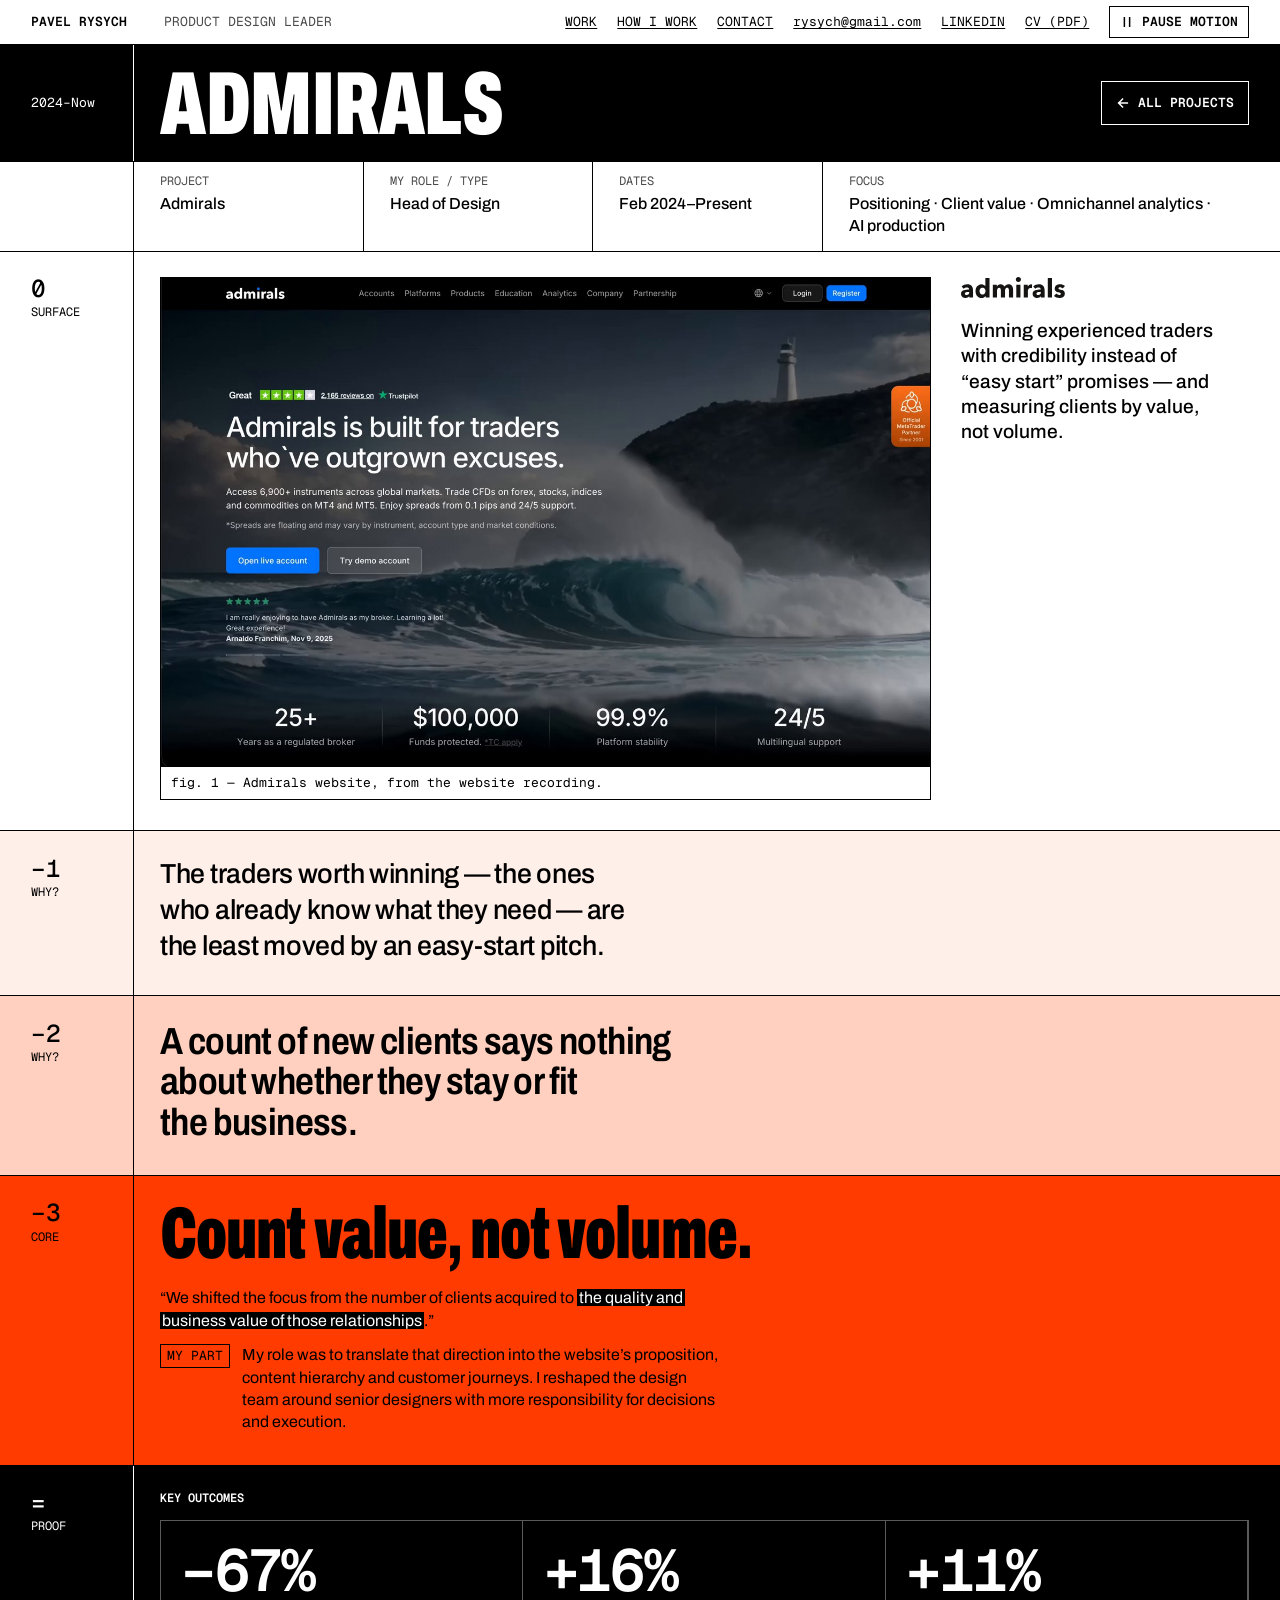
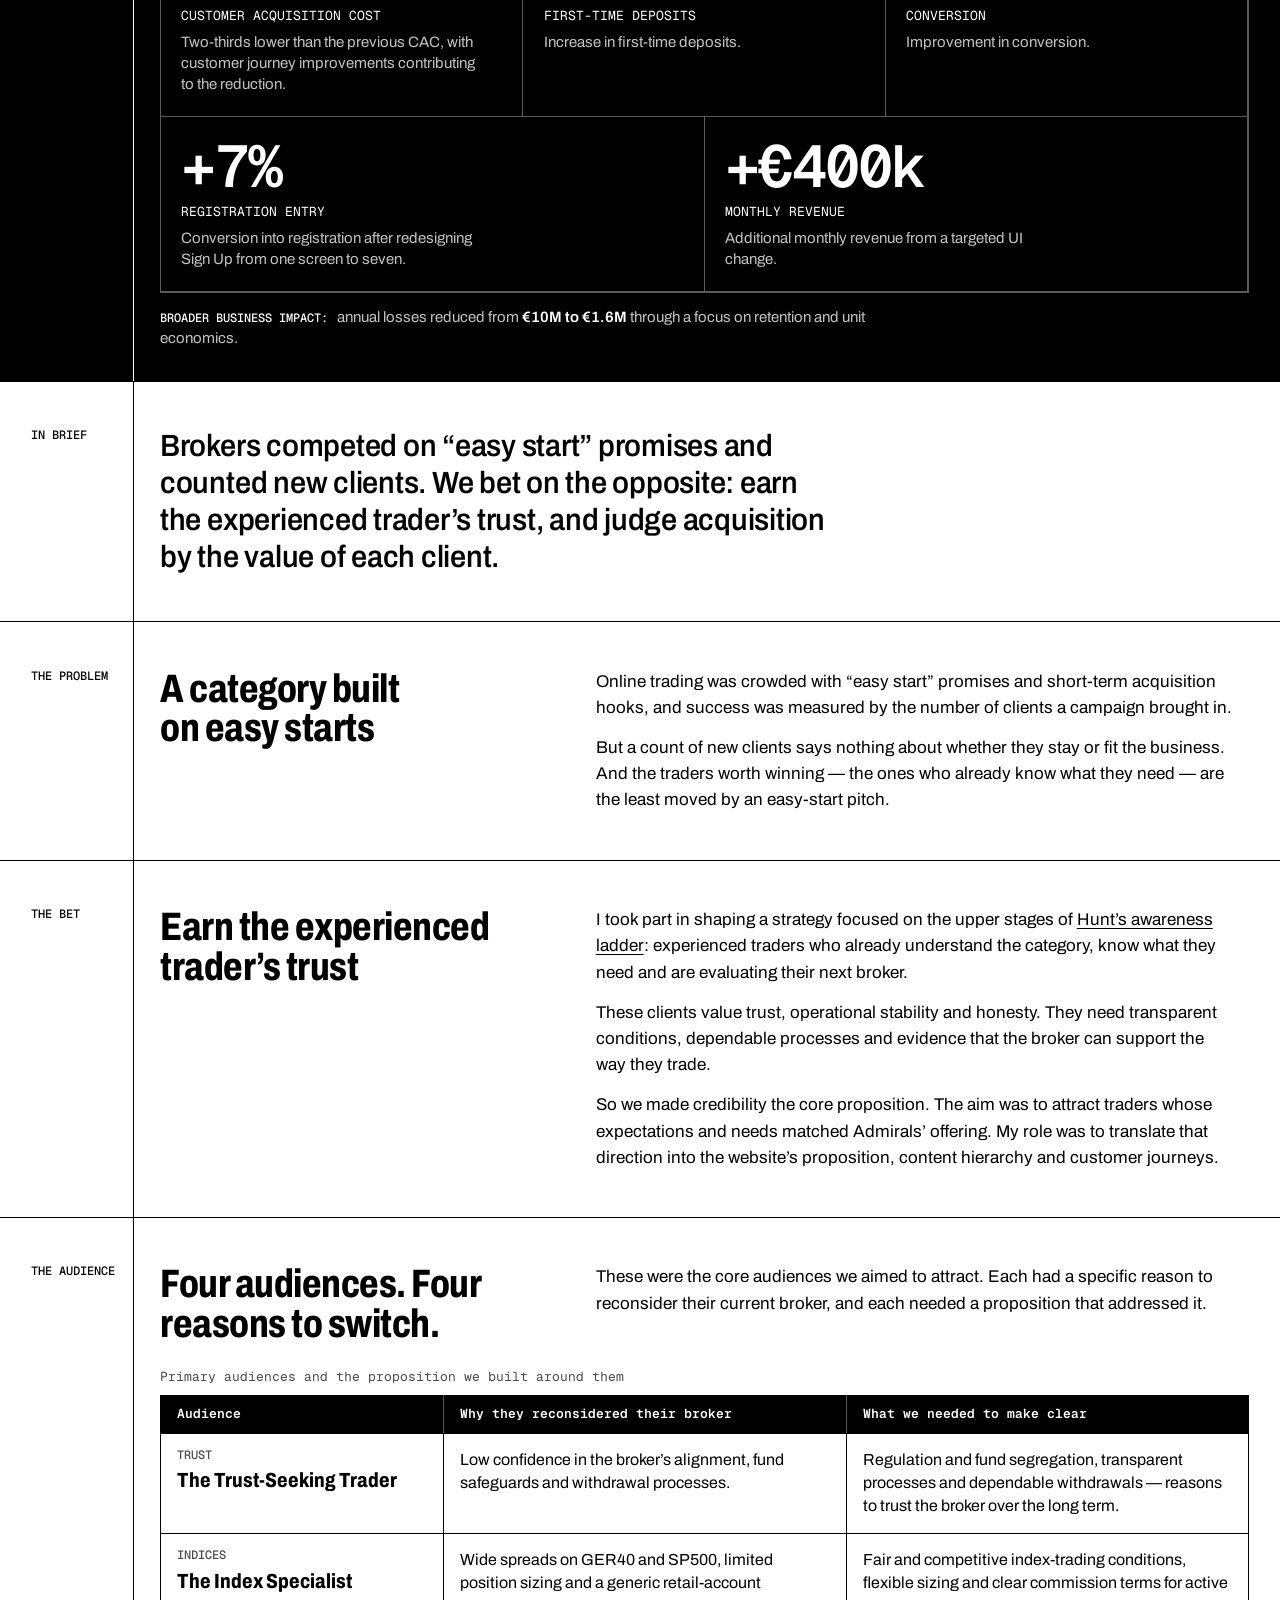
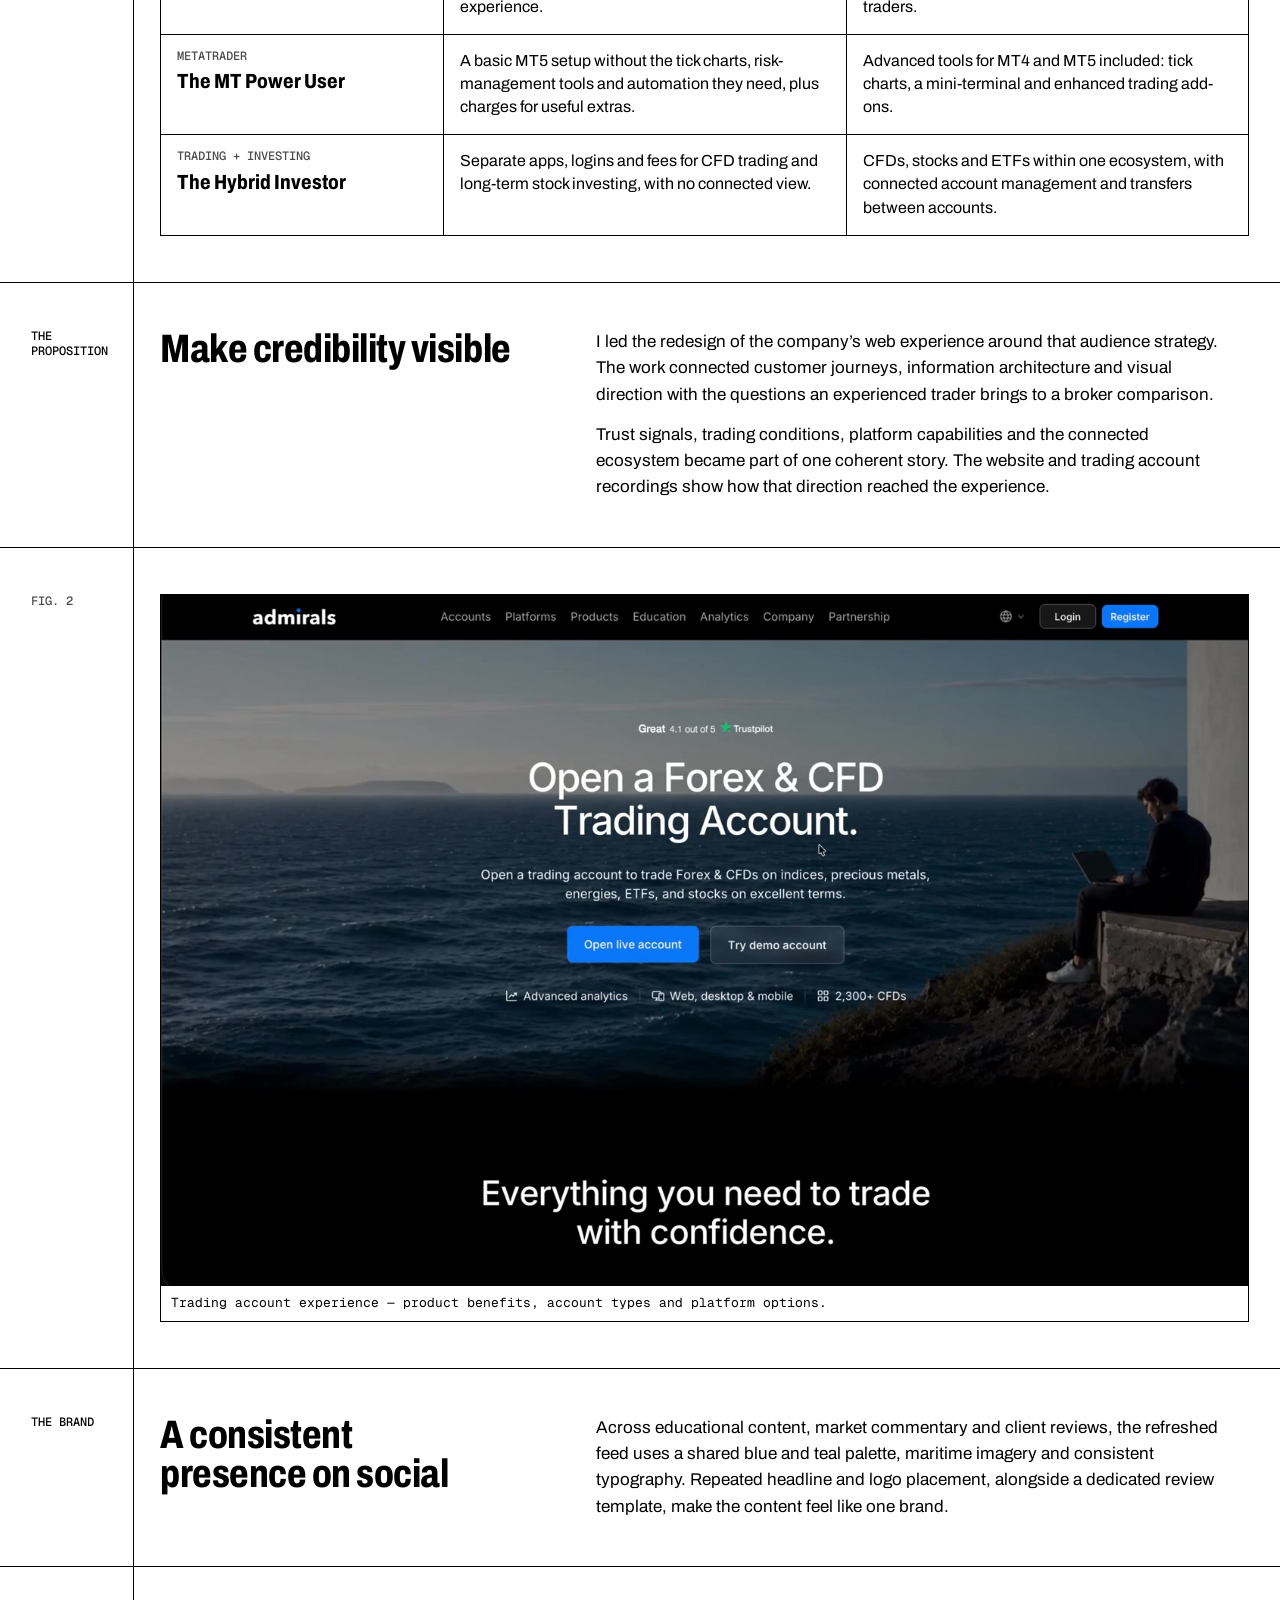
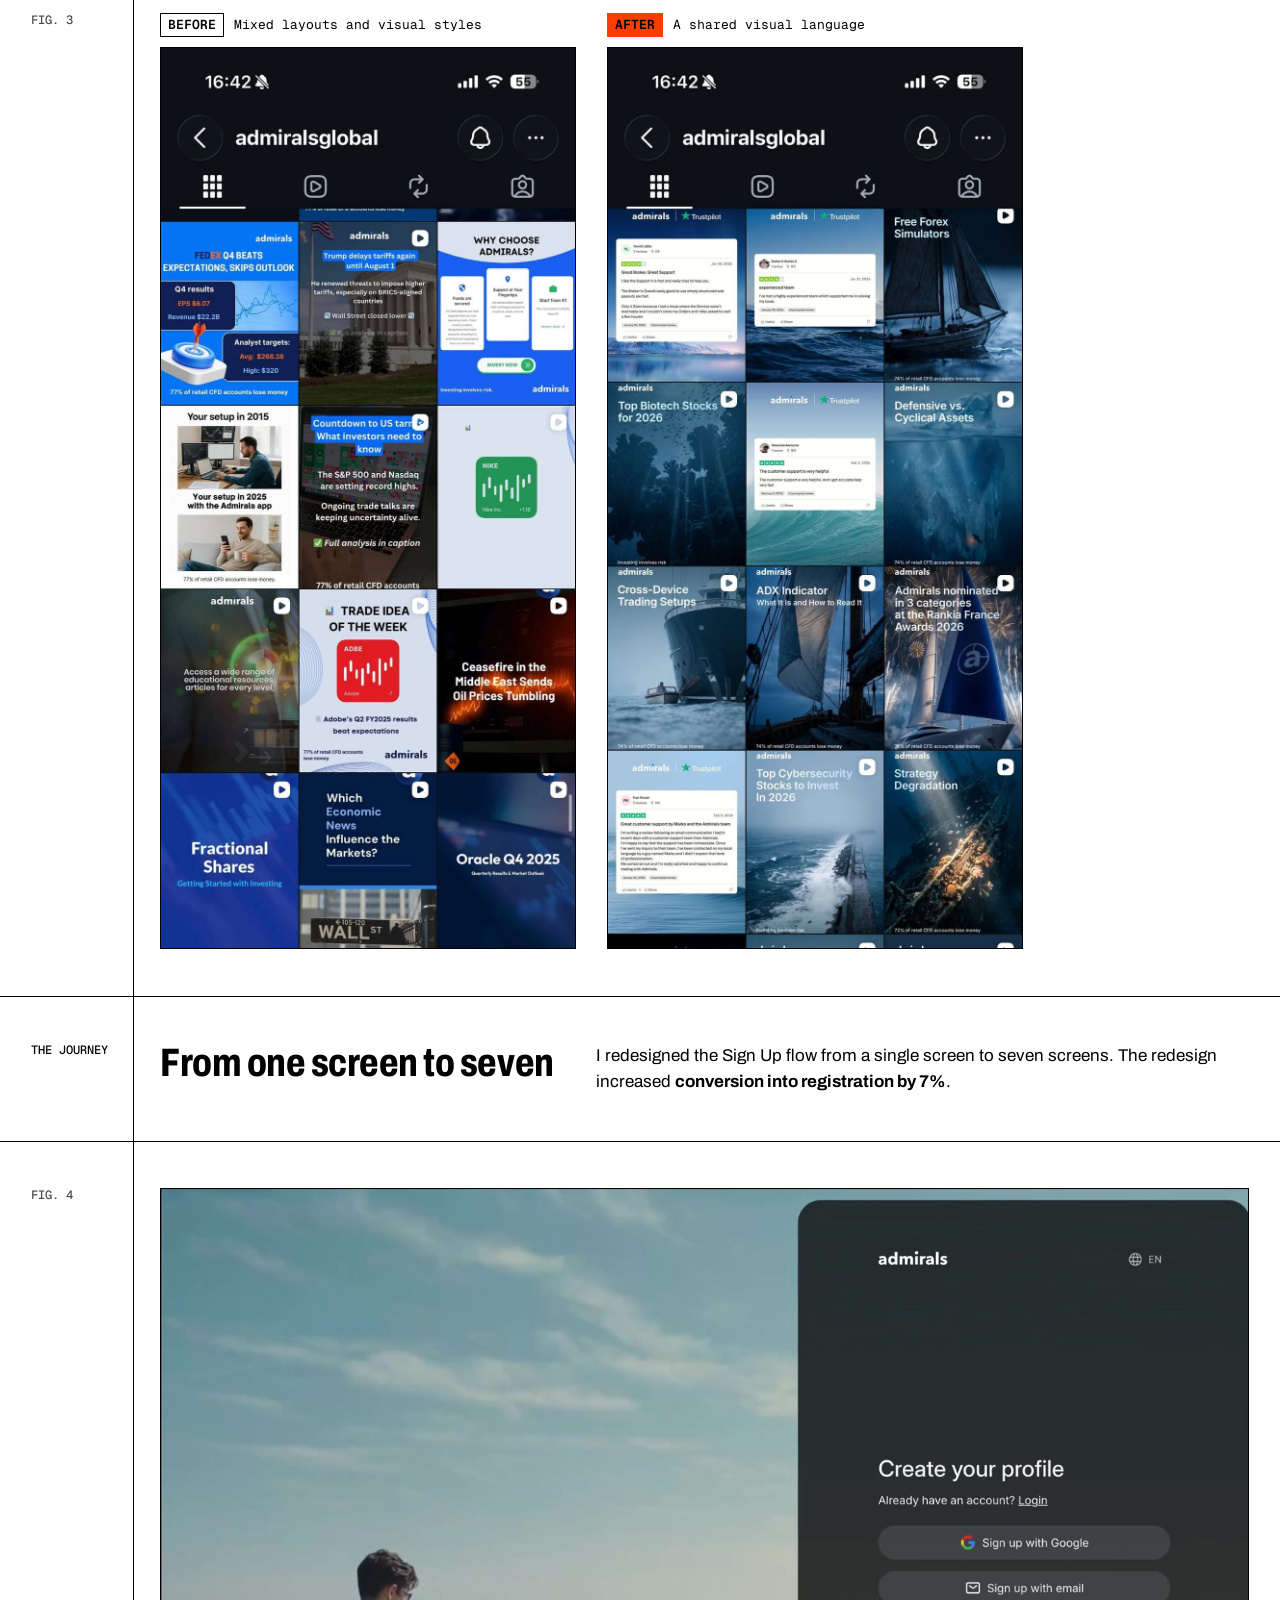
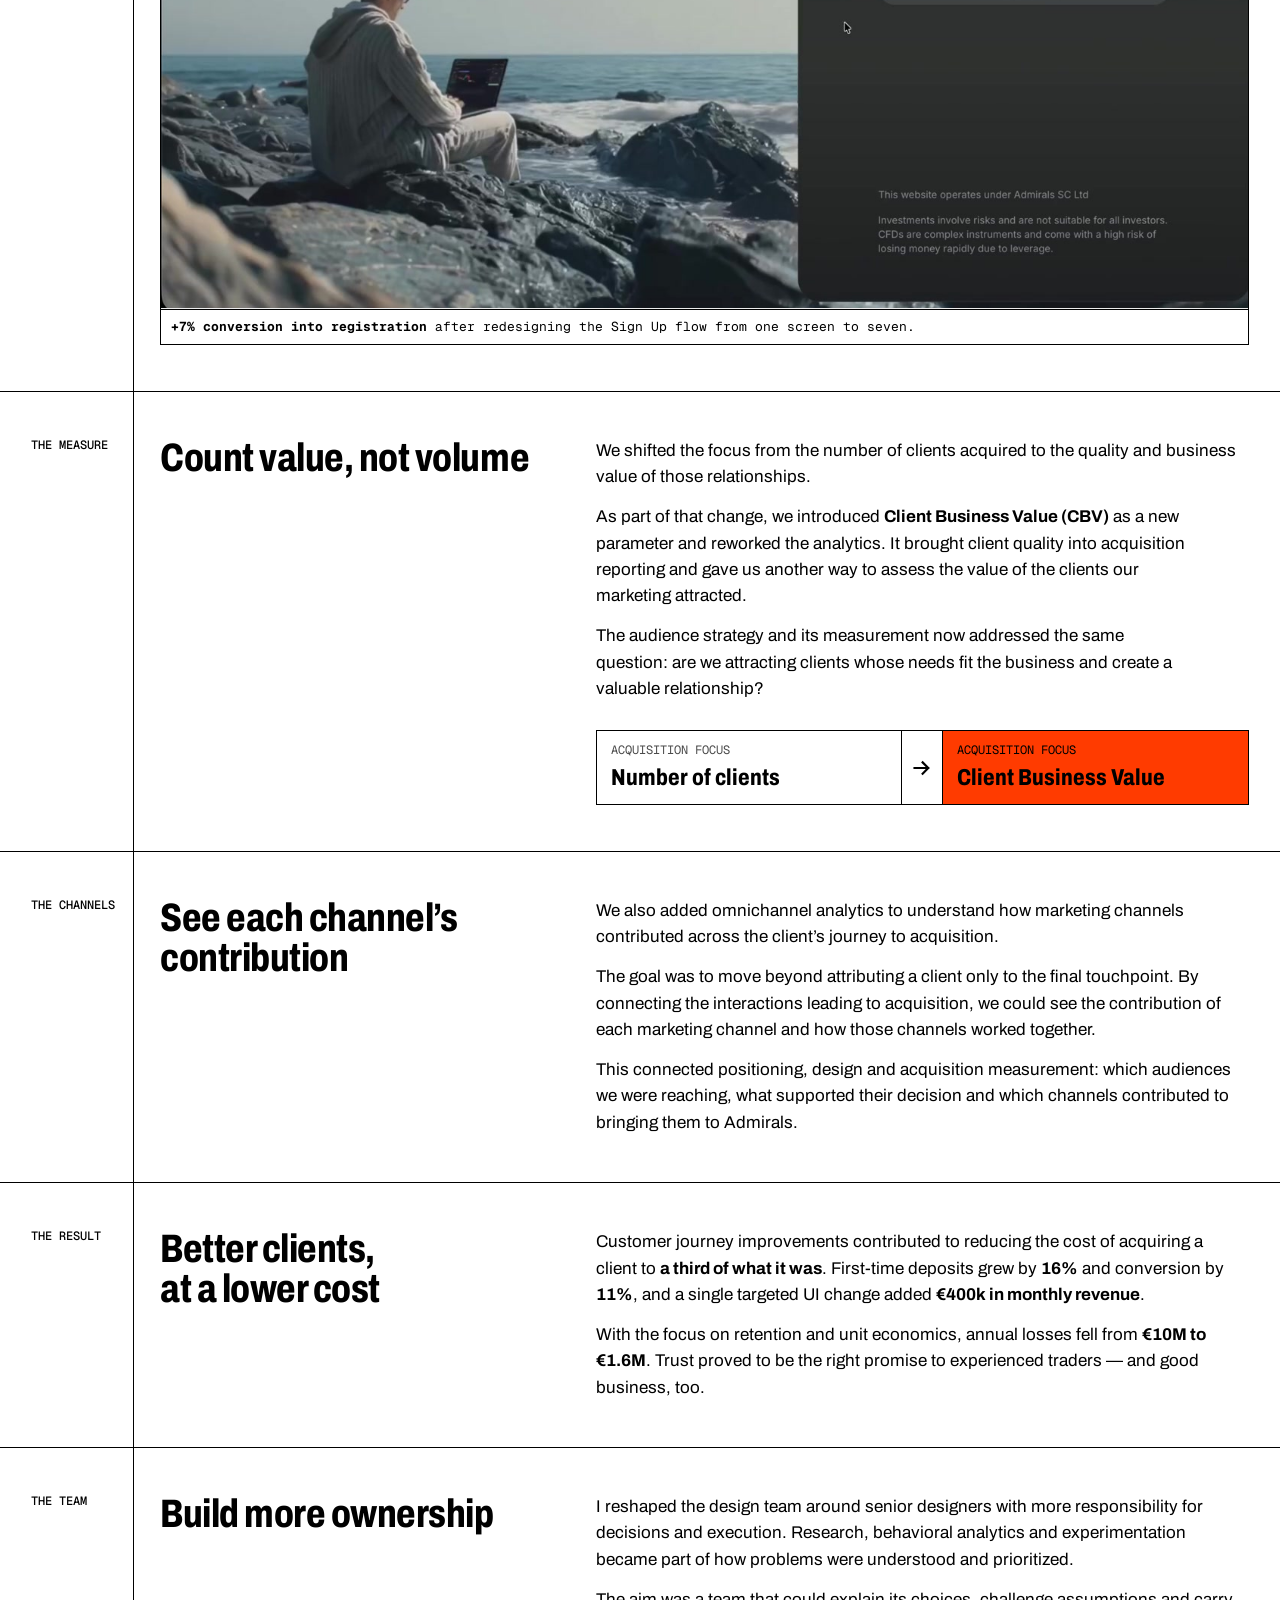
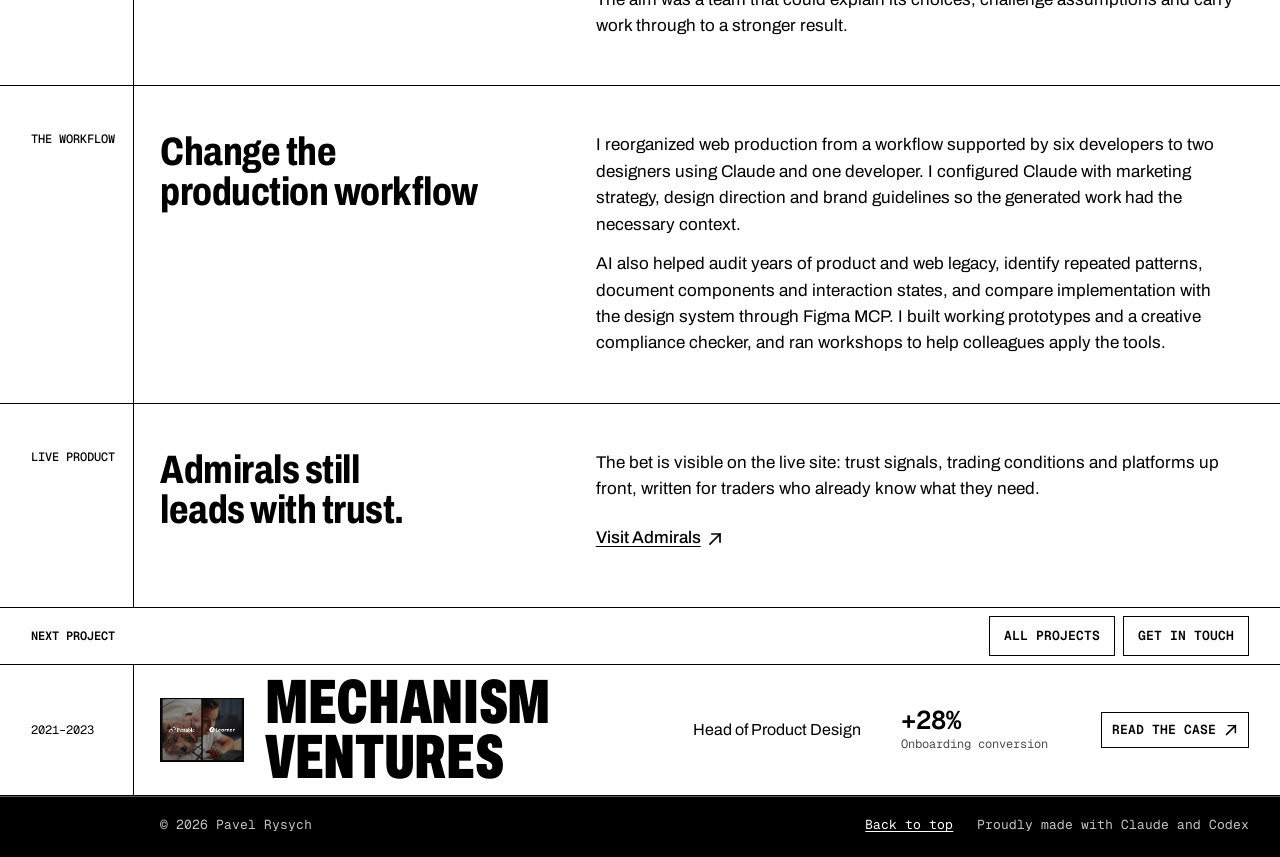
==== commit fe582500: "Hero says who Pavel is; the index X-rays each project to its core The first screen now names the rol" ====
--- a/work/admirals/index.html
+++ b/work/admirals/index.html
@@ -15,10 +15,10 @@
     <link rel="preload" as="image" href="/assets/admirals-website-film-v3-poster.jpg" fetchpriority="high">
     <link rel="preload" href="/assets/fonts/archivo-var-latin.woff2?v=1" as="font" type="font/woff2" crossorigin>
     <link rel="preload" href="/assets/fonts/geist-mono-var.woff2?v=1" as="font" type="font/woff2" crossorigin>
-    <link rel="stylesheet" href="/home.css?v=79">
-    <link rel="stylesheet" href="/case.css?v=32">
+    <link rel="stylesheet" href="/home.css?v=83">
+    <link rel="stylesheet" href="/case.css?v=34">
     <script src="/site.js?v=20" defer></script>
-    <script src="/home.js?v=21" defer></script>
+    <script src="/home.js?v=22" defer></script>
     <meta property="og:type" content="article">
     <meta property="og:locale" content="en_US">
     <meta property="og:site_name" content="Pavel Rysych">
--- a/home.css
+++ b/home.css
@@ -243,8 +243,8 @@
   user-select: none;
 }
 .mobile-nav summary::-webkit-details-marker { display: none; }
-.mobile-nav summary:hover,
 .mobile-nav[open] summary { background: var(--ink); color: var(--paper); }
+@media (hover: hover) { .mobile-nav summary:hover { background: var(--ink); color: var(--paper); } }
 .mobile-nav summary:focus-visible { outline-color: var(--signal); }
 .mobile-nav nav {
   position: absolute;
@@ -292,12 +292,12 @@
 .motion-toggle__play,
 .motion-toggle.is-paused .motion-toggle__pause { display: none; }
 .motion-toggle.is-paused .motion-toggle__play { display: block; }
-.motion-toggle:hover,
 .motion-toggle:focus-visible { background: var(--ink); color: var(--paper); }
+@media (hover: hover) { .motion-toggle:hover { background: var(--ink); color: var(--paper); } }
 .motion-toggle:focus-visible { outline-color: var(--signal); }
 .motion-toggle.is-paused { background: var(--signal); border-color: var(--signal); color: var(--ink); }
-.motion-toggle.is-paused:hover,
 .motion-toggle.is-paused:focus-visible { background: var(--ink); border-color: var(--ink); color: var(--paper); }
+@media (hover: hover) { .motion-toggle.is-paused:hover { background: var(--ink); border-color: var(--ink); color: var(--paper); } }
 
 /* ---------- Strata: the shared grammar ---------- */
 
@@ -385,7 +385,10 @@
 .hero__pic img { position: absolute; inset: 0; width: 100%; height: 100%; object-fit: cover; object-position: 71% 42%; }
 .hero__pic figcaption { position: absolute; left: 0; bottom: 0; padding: 4px 8px; border-top: 1px solid var(--ink); border-right: 1px solid var(--ink); background: var(--paper); }
 .hero h1 { font-size: clamp(24px, 2.3vw, 36px); font-weight: 650; font-stretch: 88%; line-height: 1.08; letter-spacing: -0.01em; text-wrap: balance; }
-.hero__intro { max-width: 62ch; margin-top: 8px; color: var(--mute); text-wrap: pretty; }
+/* who he is, in two lines a recruiter checks first: the current role and record, then years, place and format */
+.hero__role { margin-top: 8px; font-weight: 560; line-height: 1.35; text-wrap: balance; }
+.hero__facts { margin-top: 4px; }
+.hero__intro { max-width: 62ch; margin-top: 10px; color: var(--mute); text-wrap: pretty; }
 .hero__s0 .body { padding-bottom: clamp(16px, 1.8vw, 24px); }
 .promise { max-width: 22ch; font-size: clamp(32px, 3.9vw, 60px); font-weight: 650; font-stretch: 80%; line-height: 1; letter-spacing: -0.018em; text-wrap: balance; }
 .hero__core .body { padding-block: clamp(14px, 1.6vw, 22px) clamp(14px, 1.8vw, 24px); }
@@ -424,8 +427,8 @@
   white-space: nowrap;
 }
 .digall[hidden] { display: none; }
-.digall:hover,
 .digall:focus-visible { background: var(--ink); color: var(--paper); }
+@media (hover: hover) { .digall:hover { background: var(--ink); color: var(--paper); } }
 .digall:focus-visible { outline-color: var(--signal); }
 .digall.is-all { background: var(--signal); border-color: var(--signal); color: var(--ink); }
 .digall svg,
@@ -434,6 +437,7 @@
 
 .p { border-bottom: 1px solid var(--ink); }
 .p__btn {
+  position: relative;
   display: grid;
   grid-template-columns: var(--ruler) auto minmax(0, 1fr) minmax(0, 13rem) minmax(0, 12.5rem) auto;
   align-items: center;
@@ -480,12 +484,15 @@
   white-space: nowrap;
 }
 .p__shut { display: none; }
-.p__btn:hover,
 .p__btn:focus-visible,
 .p.is-open .p__btn { background: var(--ink); color: var(--paper); }
-.p__btn:hover small,
 .p__btn:focus-visible small,
 .p.is-open .p__btn small { color: var(--mute-dark); }
+/* only a real pointer hovers: on touch a tapped row would keep the hover and look dug after Close */
+@media (hover: hover) {
+  .p__btn:hover { background: var(--ink); color: var(--paper); }
+  .p__btn:hover small { color: var(--mute-dark); }
+}
 .p__btn:focus-visible { outline: 3px solid var(--signal); outline-offset: -3px; }
 /* two dug rows meet black on black: a dark hairline keeps them apart */
 .p.is-open .p__btn { box-shadow: inset 0 1px 0 var(--rule-dark); }
@@ -496,6 +503,36 @@
 /* without script every row is already dug, so the toggle has nothing to say */
 html:not(.js) .p__why { display: none; }
 
+/* X-ray: point at a closed row, or tab to it, and it shows what lies under it. The row turns
+   the core's red and the name gives way to the core, copied verbatim from the row's Core stratum
+   by home.js and sized to fit the name's cell. A state, not a motion: the box sits over the cell
+   out of flow, so the row never changes height. --under fades what the box covers; it only goes
+   transparent, so the name stays in the button's accessible name. The X-ray itself is aria-hidden. */
+.p__xray {
+  position: absolute;
+  inset: 0;
+  grid-column: 3 / 4;
+  grid-row: 1 / 2;
+  display: flex;
+  flex-direction: column;
+  justify-content: center;
+  gap: 6px;
+  padding: 10px 16px 10px clamp(14px, 1.6vw, 26px);
+  overflow: hidden;
+  visibility: var(--xray, hidden);
+}
+.p__xlabel { flex: none; overflow: hidden; font-family: var(--mono); font-size: 12px; font-weight: 500; line-height: 1.2; text-overflow: ellipsis; text-transform: uppercase; white-space: nowrap; }
+.p__xcore { flex: none; font-size: clamp(40px, 5.7vw, 92px); font-weight: 860; font-stretch: 62%; line-height: 0.9; letter-spacing: -0.012em; text-wrap: balance; }
+.index .p__name { opacity: var(--under, 1); }
+.js .p:not(.is-open) .p__btn:focus-visible { --xray: visible; --under: 0; background: var(--signal); color: var(--ink); outline-color: var(--ink); }
+.js .p:not(.is-open) .p__btn:focus-visible small { color: var(--ink); }
+.js .p:not(.is-open) .p__btn:focus-visible .p__why { border-color: var(--ink); background: var(--ink); color: var(--paper); }
+@media (hover: hover) {
+  .js .p:not(.is-open) .p__btn:hover { --xray: visible; --under: 0; background: var(--signal); color: var(--ink); }
+  .js .p:not(.is-open) .p__btn:hover small { color: var(--ink); }
+  .js .p:not(.is-open) .p__btn:hover .p__why { border-color: var(--ink); background: var(--ink); color: var(--paper); }
+}
+
 /* the dig. Before the script runs, closed rows stay shut so nothing jumps;
    once it runs they become hidden="until-found", which find-in-page can still open. */
 .js .p:not(.is-open) > .dig:not([hidden]) { display: none; }
@@ -510,6 +547,8 @@
 }
 .surface--tall { grid-template-columns: minmax(0, 24rem) minmax(0, 1fr); }
 .surface--square { grid-template-columns: minmax(0, 34rem) minmax(0, 1fr); }
+/* lower-resolution films (Admirals 1120w, MetaMap 960w) stay near their native size so they stay sharp */
+.surface--compact { grid-template-columns: minmax(0, 34rem) minmax(0, 1fr); }
 .shot { border: 1px solid var(--ink); background: var(--paper); }
 .shot figcaption { padding: 7px 10px; border-top: 1px solid var(--ink); text-wrap: pretty; }
 .shot__stage {
@@ -563,6 +602,8 @@
 .figs dt { font-family: var(--mono); font-size: 13px; line-height: 1.25; text-transform: uppercase; }
 .figs dd.d { max-width: 34ch; color: var(--mute-dark); font-size: 15px; line-height: 1.4; }
 .figs dd.d a { color: var(--paper); }
+/* company figures sit in the proof band for context and say so right under the number */
+.figs dd.ctx-tag { order: -1; font-family: var(--mono); font-size: 12px; line-height: 1.25; text-transform: uppercase; color: var(--signal); }
 .ctx { max-width: 80ch; margin-top: 14px; color: var(--mute-dark); font-size: 15px; line-height: 1.45; }
 .ctx b { margin-right: 6px; color: var(--paper); font-family: var(--mono); font-size: 12px; font-weight: 500; text-transform: uppercase; }
 .out { display: flex; flex-wrap: wrap; align-items: center; gap: 12px 28px; margin-top: 20px; }
@@ -662,8 +703,8 @@
 .copy.is-copied { background: var(--signal); border-color: var(--signal); color: var(--ink); }
 .copy.is-copied .copy__idle { visibility: hidden; }
 .copy.is-copied .copy__done { visibility: visible; }
-.copy:hover:not(.is-copied),
 .copy:focus-visible:not(.is-copied) { background: var(--paper); color: var(--ink); }
+@media (hover: hover) { .copy:hover:not(.is-copied) { background: var(--paper); color: var(--ink); } }
 .links { display: flex; flex-wrap: wrap; gap: 10px; margin-top: clamp(20px, 2.4vw, 32px); }
 .links a {
   display: inline-flex;
@@ -749,6 +790,9 @@
   .p__role { grid-area: role; align-self: start; padding: 0 16px 10px clamp(14px, 1.6vw, 26px); }
   .p__fig { grid-area: fig; }
   .p__why { grid-area: why; }
+  /* the role sits under the name here, so the X-ray takes the whole name block and covers both */
+  .p__xray { grid-column: name; grid-row: name-start / role-end; }
+  .index .p__role { opacity: var(--under, 1); }
 }
 
 @media (max-width: 860px) {
@@ -765,6 +809,7 @@
   .surface--square { grid-template-columns: minmax(0, 1fr); }
   .surface--tall .shot { max-width: 26rem; }
   .surface--square .shot { max-width: 34rem; }
+  .surface--compact .shot { max-width: 34rem; }
 
   .lead,
   .quotes { grid-template-columns: minmax(0, 1fr); margin-left: 0; border-left: 0; }
@@ -841,6 +886,7 @@
   .p__thumb { width: clamp(56px, 18vw, 76px); margin: 0; }
   .p__name { padding: 2px 0 0; font-size: clamp(38px, 11.6vw, 56px); }
   .p__role { padding: 0; }
+  .p__xray { padding: 0; }
   .p__fig { flex-flow: row wrap; align-items: baseline; gap: 2px 8px; padding: 0; }
   .p__fig b { font-size: 20px; }
   .p__why { margin-right: 0; justify-self: end; }
--- a/case.css
+++ b/case.css
@@ -85,6 +85,7 @@
 
 /* 0 · Surface: the case's own hero film or screen, as large as the column allows */
 .case-surface { grid-template-columns: minmax(0, 1fr) minmax(0, 18rem); }
+.case-surface.surface--compact { grid-template-columns: minmax(0, 34rem) minmax(0, 1fr); }
 .case-logo { width: auto; height: clamp(20px, 1.6vw, 24px); margin-bottom: clamp(14px, 1.6vw, 22px); }
 /* a two-line lockup (Mechanism: "mechanism" over a tracked "VENTURES") needs the height to keep its small line legible */
 .case-logo--lockup { height: clamp(30px, 2.6vw, 38px); }
@@ -501,7 +502,9 @@
 }
 
 @media (max-width: 860px) {
-  .case-surface { grid-template-columns: minmax(0, 1fr); }
+  .case-surface,
+  .case-surface.surface--compact { grid-template-columns: minmax(0, 1fr); }
+  .case-surface.surface--compact .shot { max-width: 34rem; }
   .case-facts { grid-template-columns: calc(var(--ruler) - 1px) repeat(2, minmax(0, 1fr)); }
   .case-facts::before { grid-row: span 2; }
   .case-quotes__grid,
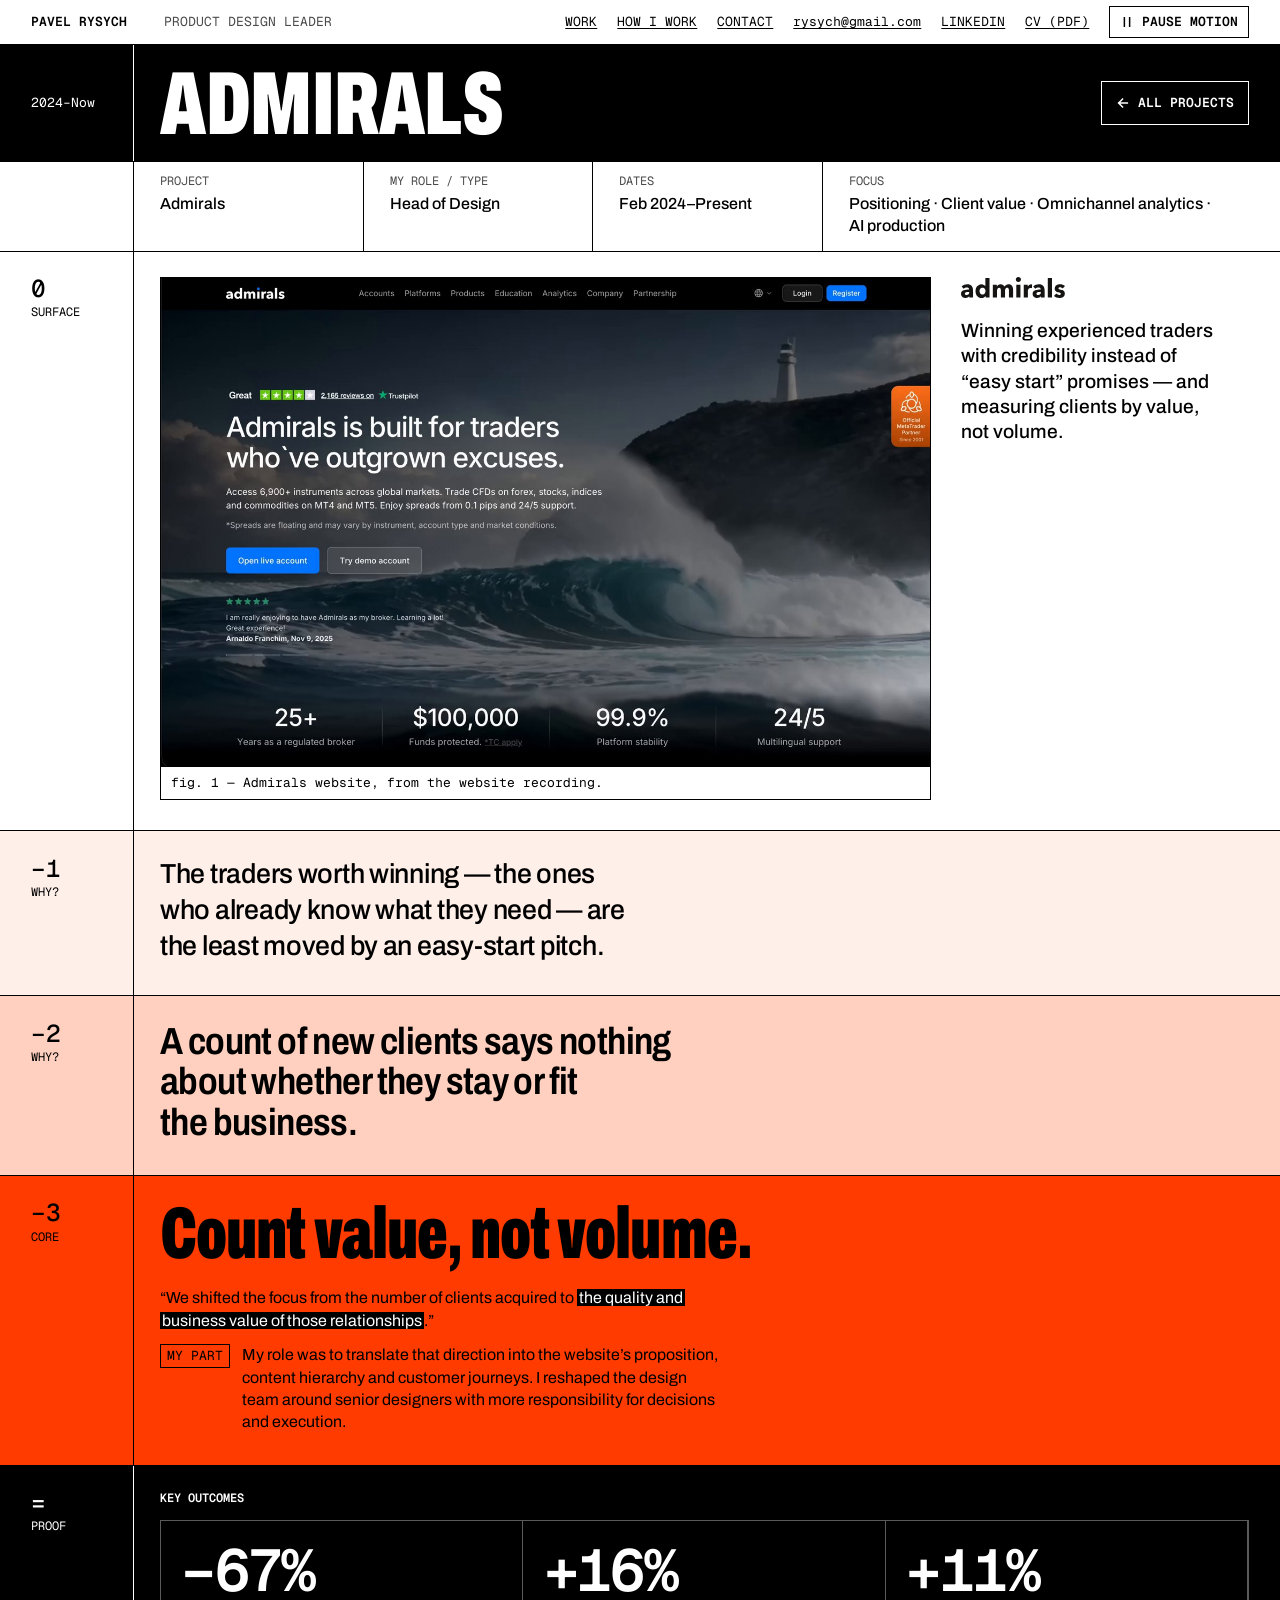
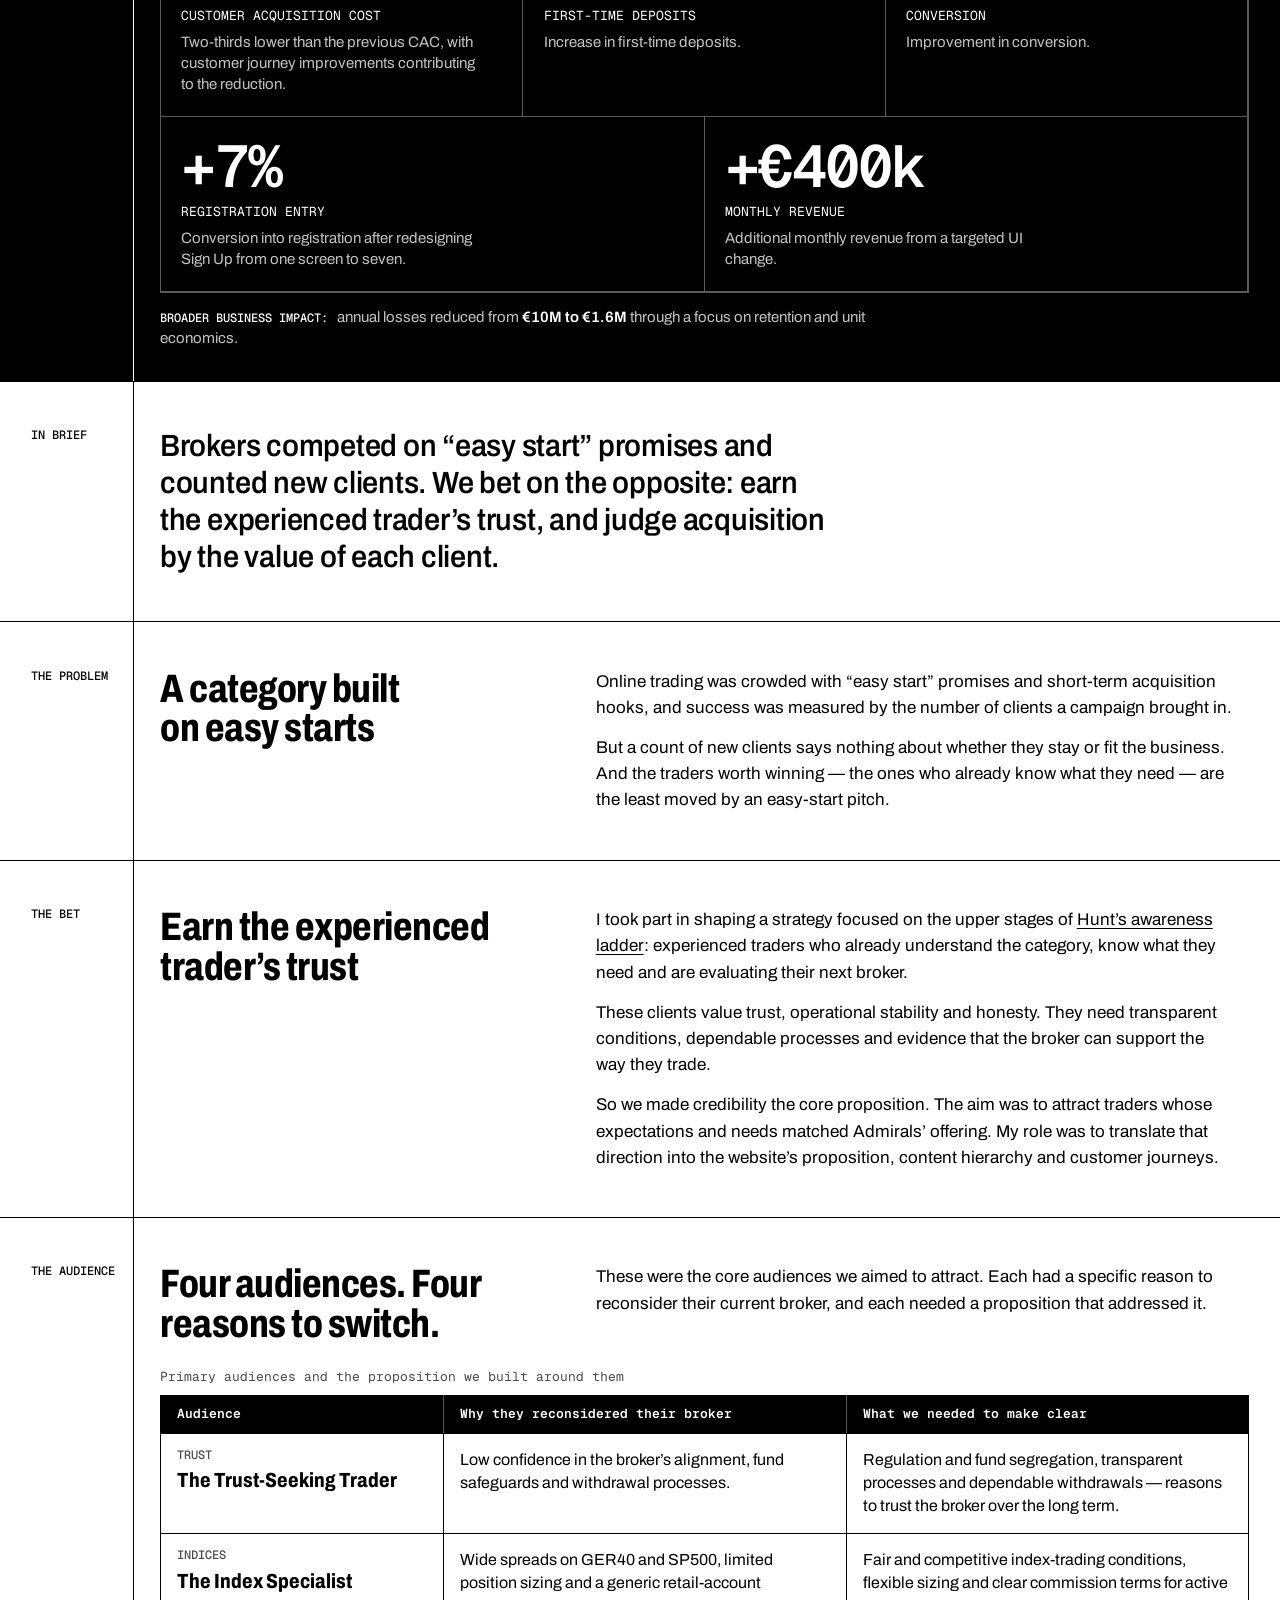
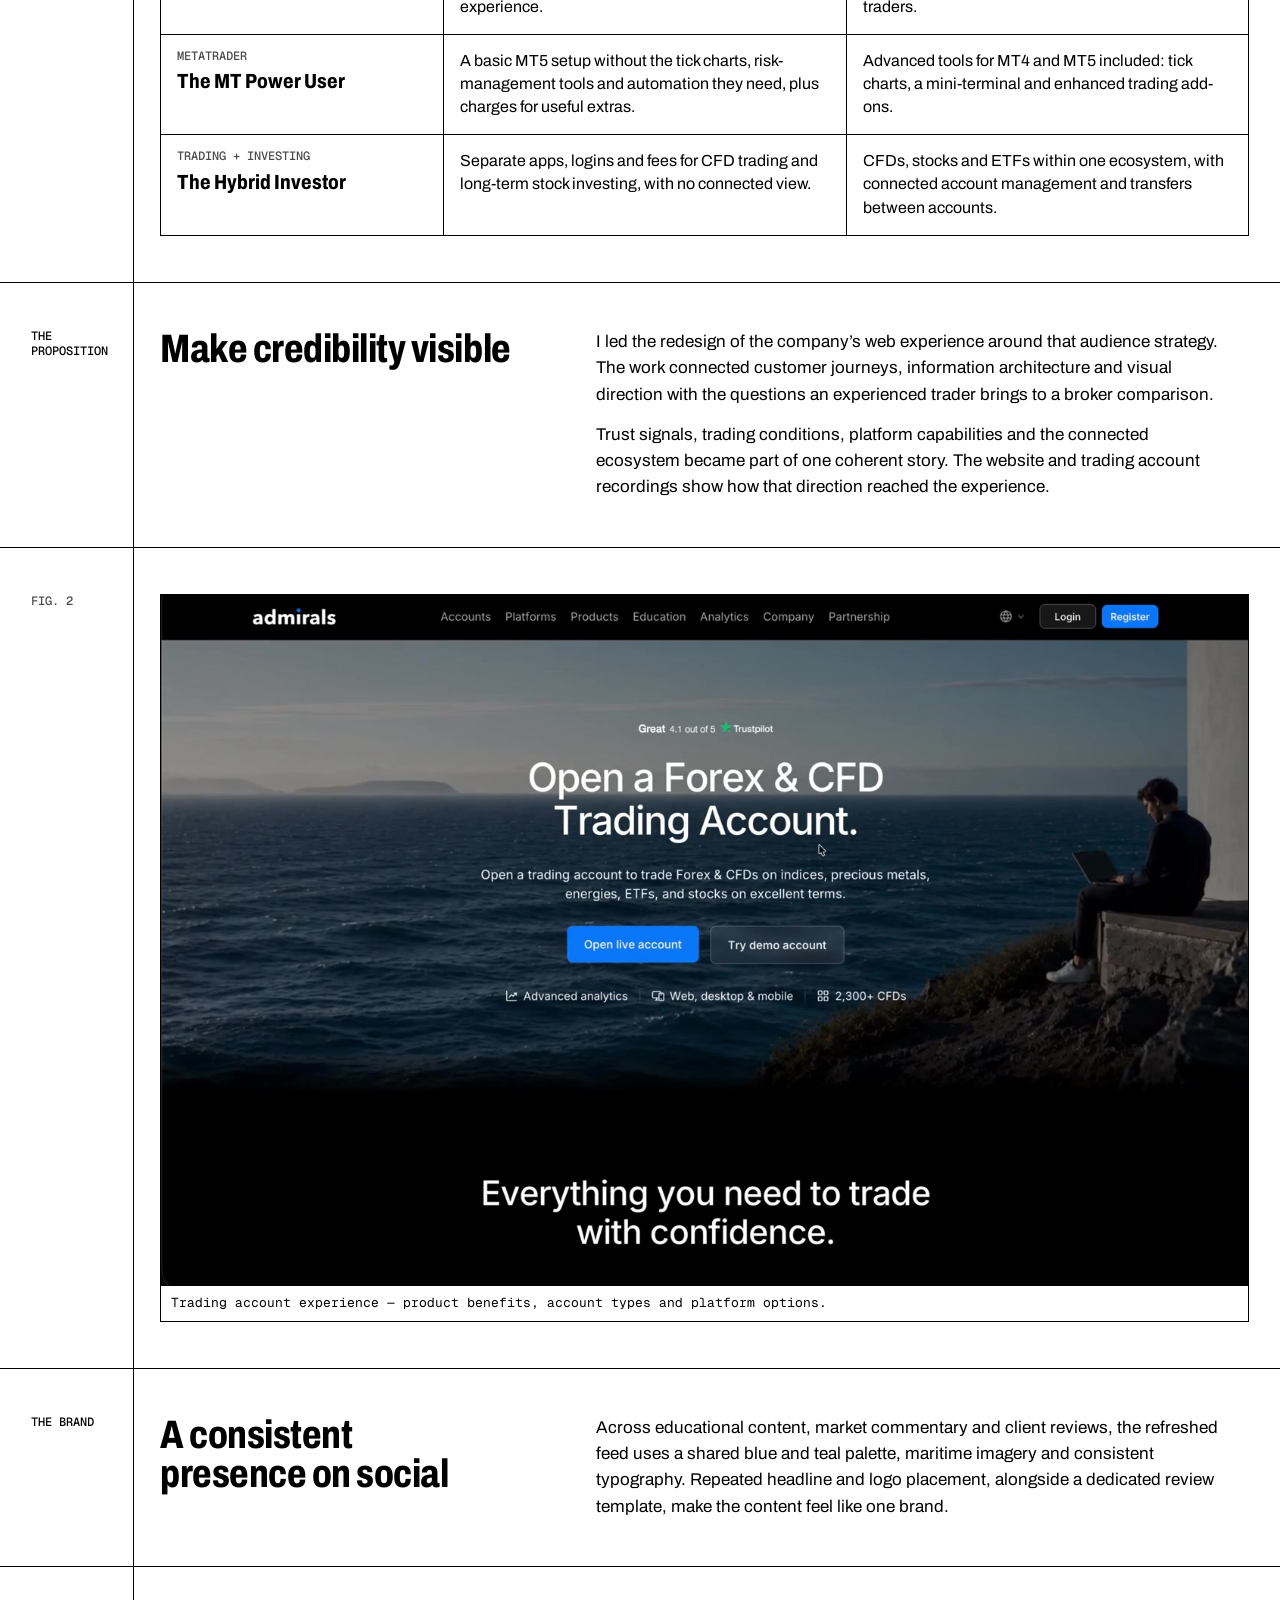
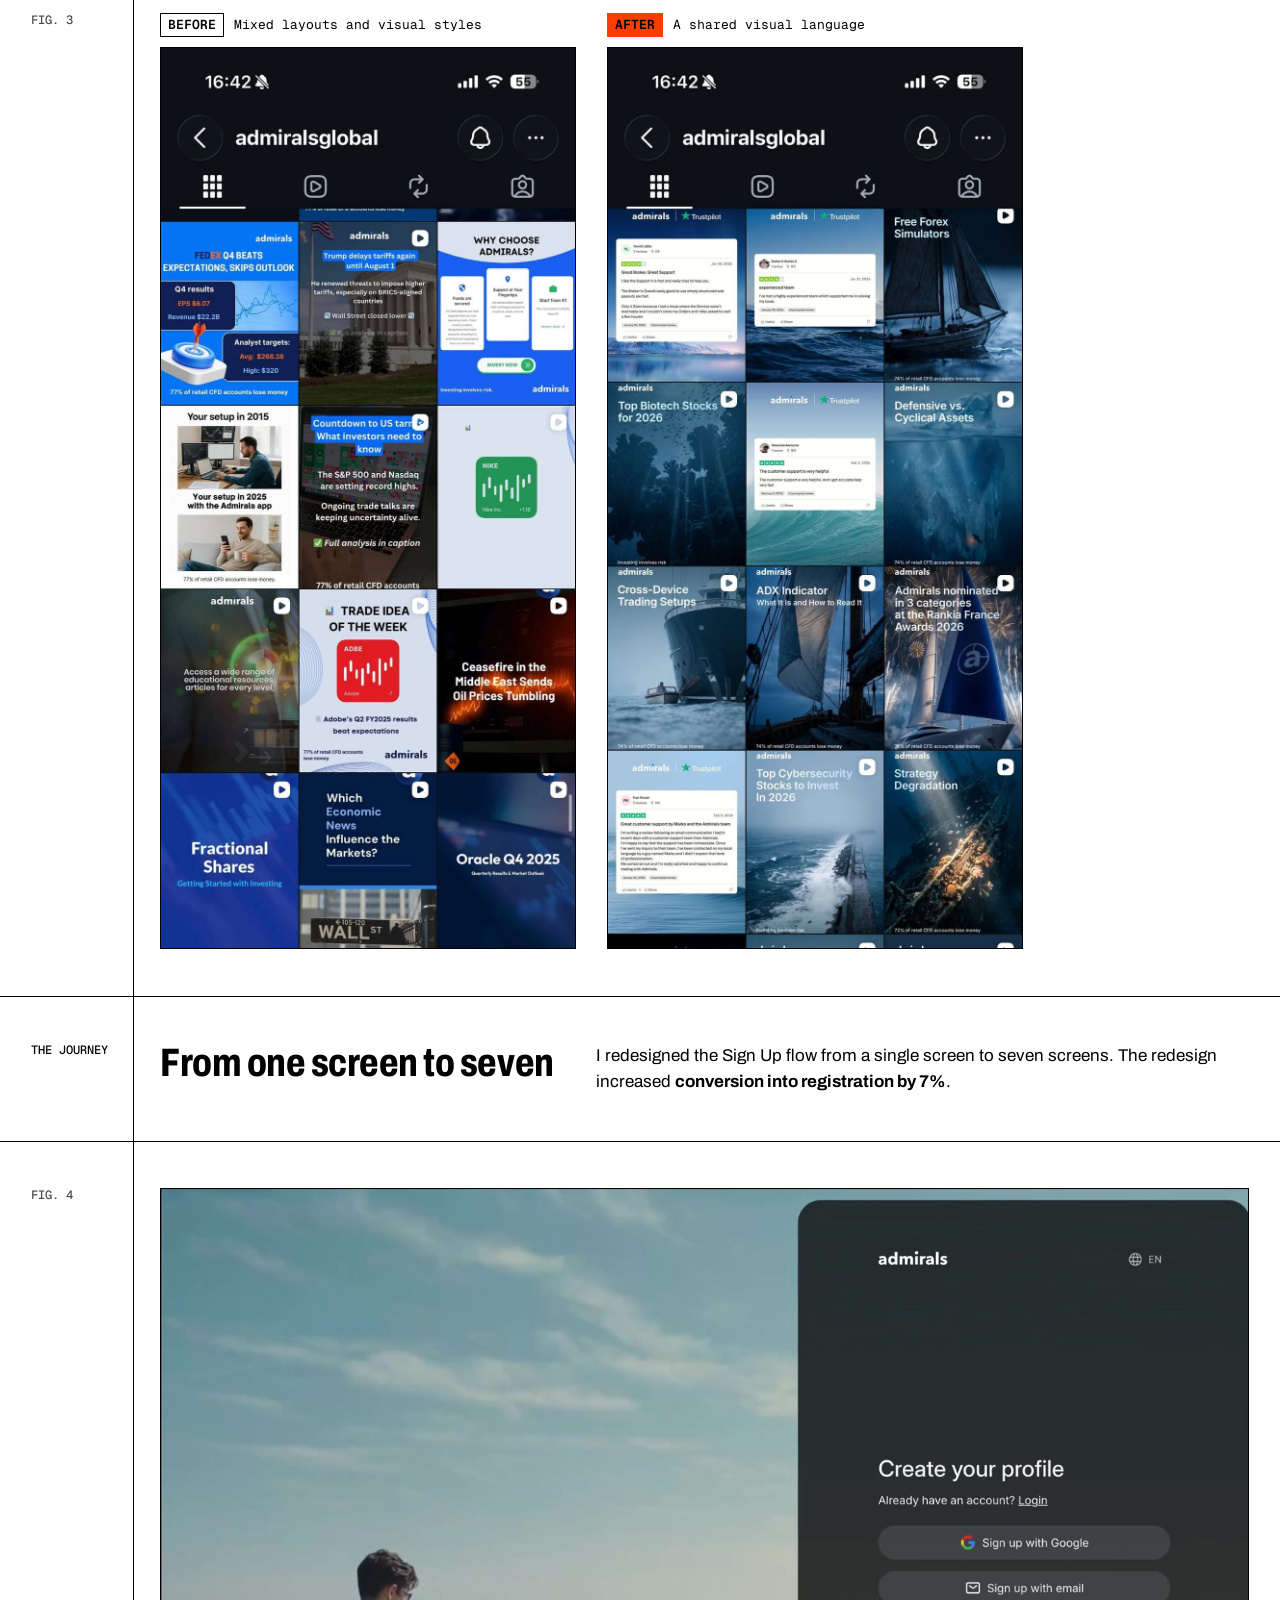
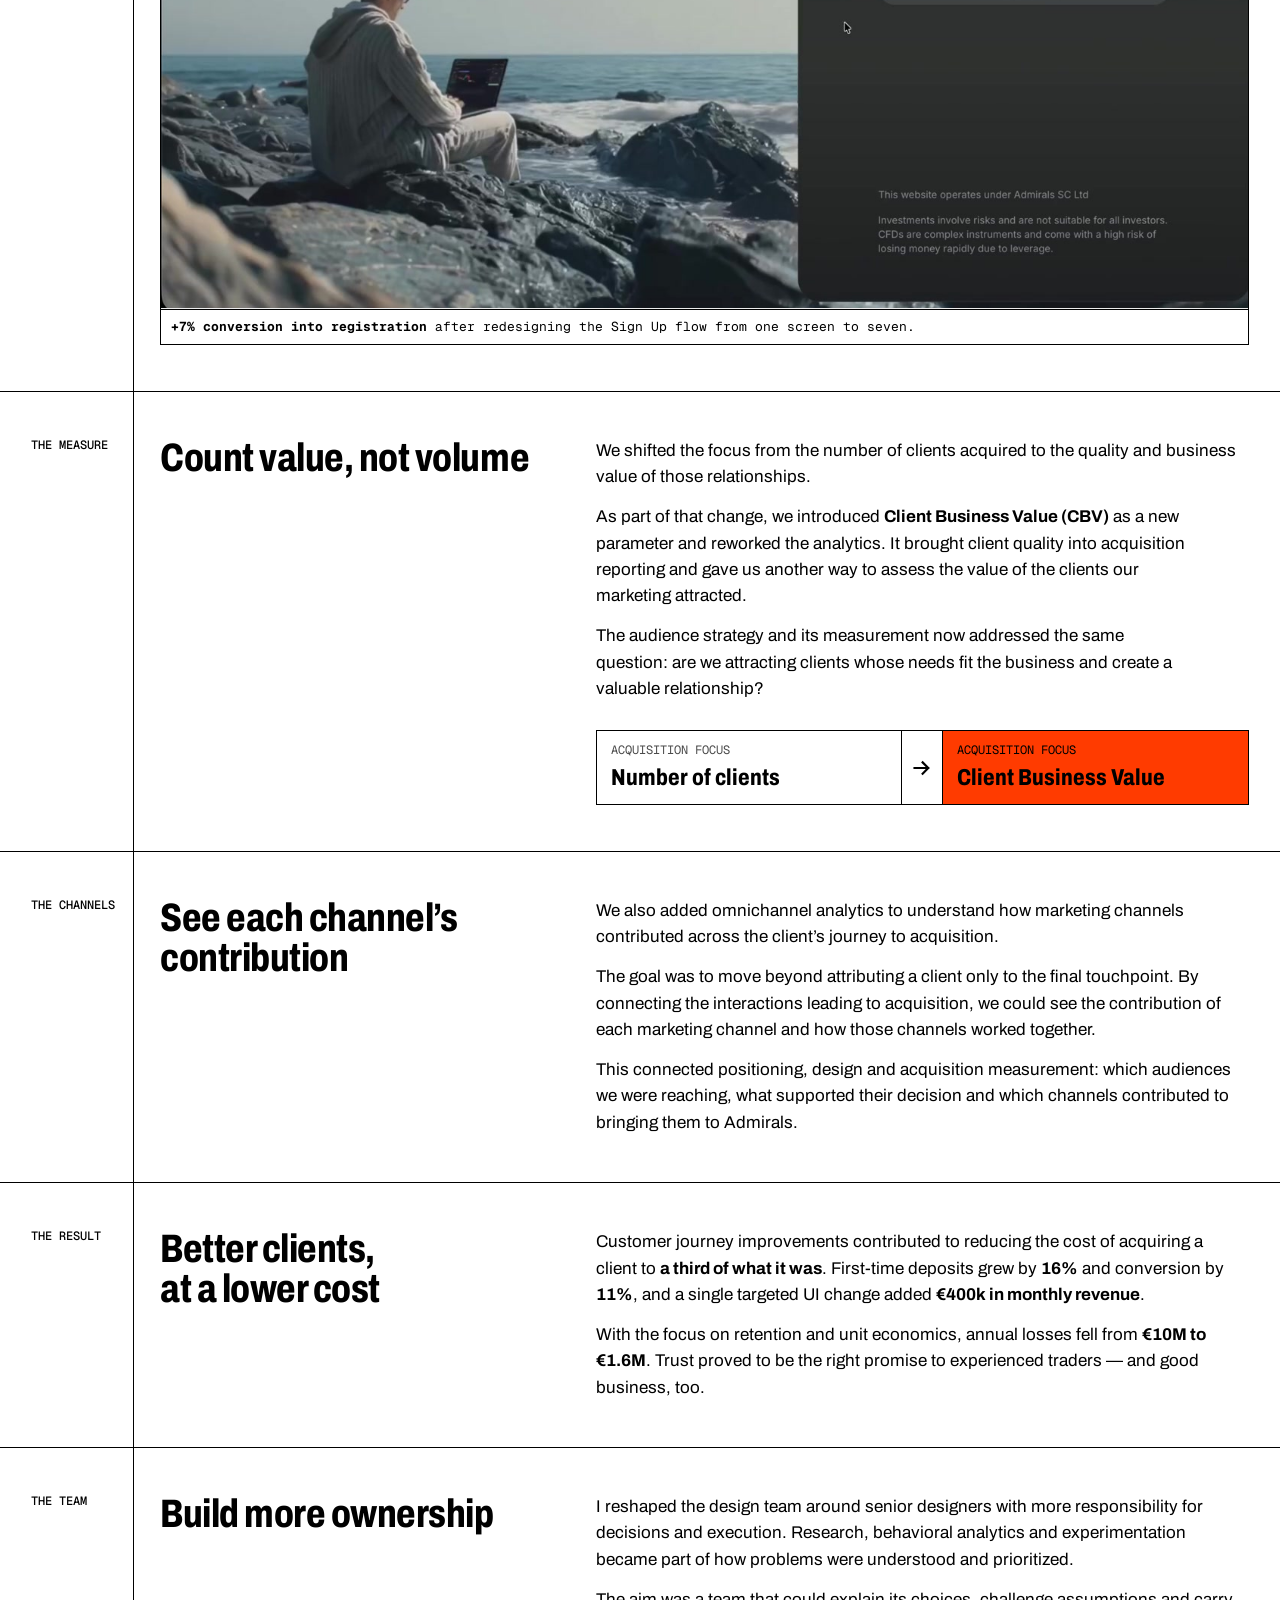
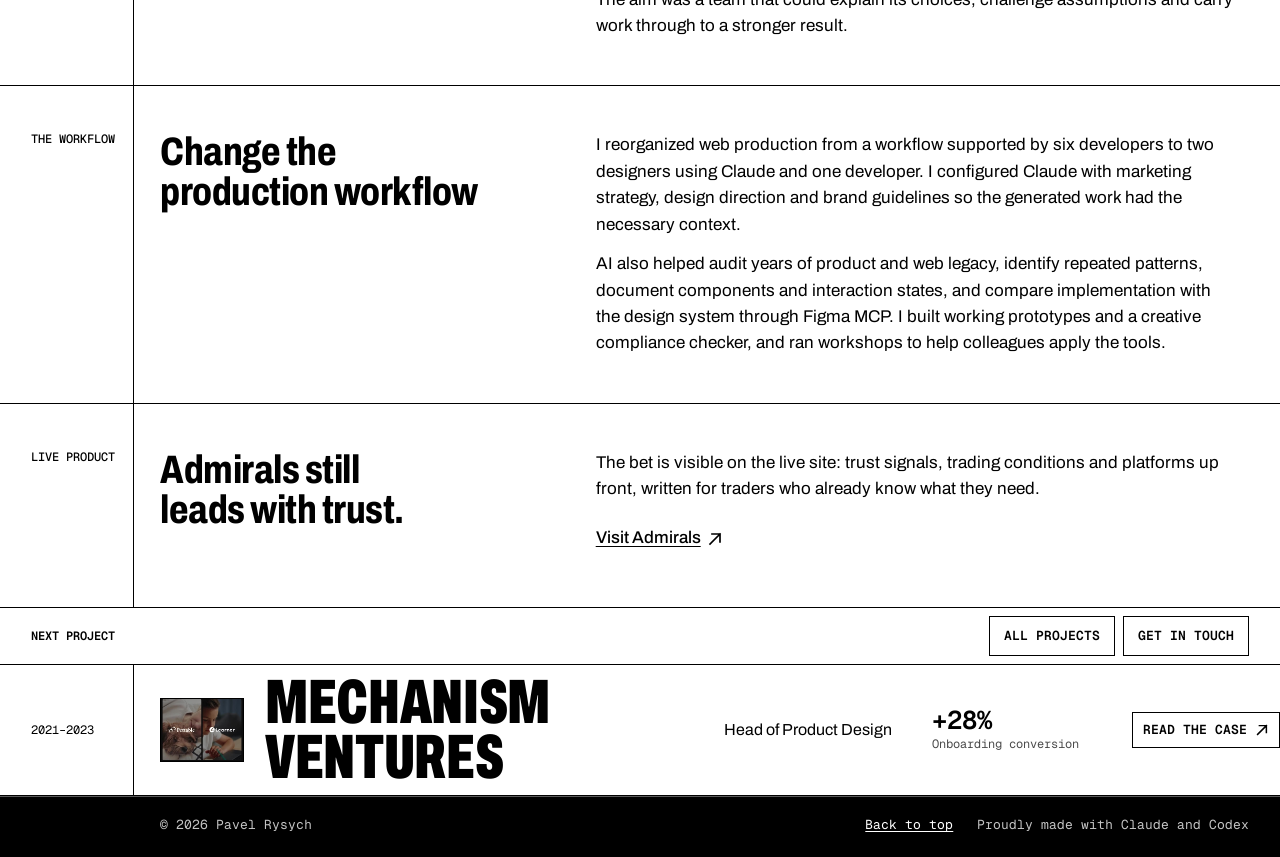
==== commit bbb78a76: "Every work row links straight to its case With all rows closed, the case pages were only reachable a" ====
--- a/work/admirals/index.html
+++ b/work/admirals/index.html
@@ -15,7 +15,7 @@
     <link rel="preload" as="image" href="/assets/admirals-website-film-v3-poster.jpg" fetchpriority="high">
     <link rel="preload" href="/assets/fonts/archivo-var-latin.woff2?v=1" as="font" type="font/woff2" crossorigin>
     <link rel="preload" href="/assets/fonts/geist-mono-var.woff2?v=1" as="font" type="font/woff2" crossorigin>
-    <link rel="stylesheet" href="/home.css?v=83">
+    <link rel="stylesheet" href="/home.css?v=85">
     <link rel="stylesheet" href="/case.css?v=34">
     <script src="/site.js?v=20" defer></script>
     <script src="/home.js?v=22" defer></script>
--- a/home.css
+++ b/home.css
@@ -435,7 +435,39 @@
 .p__why svg { transition: transform 250ms var(--ease); }
 .digall.is-all svg { transform: rotate(180deg); }
 
-.p { border-bottom: 1px solid var(--ink); }
+.p { border-bottom: 1px solid var(--ink); --case-w: 86px; }
+.p__head { position: relative; }
+/* the case page is one click from every row: a link that sits beside the Why? toggle, over the row's own background */
+.p__case {
+  position: absolute;
+  z-index: 1;
+  top: 50%;
+  right: var(--gut);
+  display: inline-flex;
+  align-items: center;
+  justify-content: center;
+  gap: 6px;
+  width: var(--case-w);
+  padding: 8px 10px;
+  border: 1.5px solid currentColor;
+  color: var(--ink);
+  font-family: var(--mono);
+  font-size: 13px;
+  font-weight: 600;
+  line-height: normal;
+  text-transform: uppercase;
+  text-decoration: none;
+  white-space: nowrap;
+  transform: translateY(-50%);
+}
+.p__case:focus-visible { outline: 3px solid var(--signal); outline-offset: 2px; background: var(--ink); color: var(--paper); border-color: var(--ink); }
+.p.is-open .p__case { color: var(--paper); }
+.p.is-open .p__case:focus-visible { background: var(--paper); color: var(--ink); border-color: var(--paper); }
+@media (hover: hover) {
+  .p__case:hover { background: var(--ink); color: var(--paper); border-color: var(--ink); }
+  .p.is-open .p__case:hover { background: var(--paper); color: var(--ink); border-color: var(--paper); }
+  html:not(.js) .p:has(.p__btn:hover) .p__case:not(:hover) { color: var(--paper); }
+}
 .p__btn {
   position: relative;
   display: grid;
@@ -474,7 +506,7 @@
   display: inline-flex;
   align-items: center;
   gap: 8px;
-  margin-right: var(--gut);
+  margin-right: calc(var(--gut) + var(--case-w) + 8px);
   padding: 8px 10px;
   border: 1.5px solid currentColor;
   font-family: var(--mono);
@@ -889,7 +921,8 @@
   .p__xray { padding: 0; }
   .p__fig { flex-flow: row wrap; align-items: baseline; gap: 2px 8px; padding: 0; }
   .p__fig b { font-size: 20px; }
-  .p__why { margin-right: 0; justify-self: end; }
+  .p__why { margin-right: calc(var(--case-w) + 8px); justify-self: end; }
+  .p__case { top: 12px; transform: none; }
 
   .duo { grid-template-columns: minmax(0, 1fr); aspect-ratio: auto; }
   .duo__phone { aspect-ratio: 1; border-right: 0; border-bottom: 1px solid var(--ink); }
@@ -918,3 +951,12 @@
   *::before,
   *::after { animation: none !important; transition: none !important; scroll-behavior: auto !important; }
 }
+
+/* the narrowest phones: years, Why? and Case share one line, so the arrows step aside */
+@media (max-width: 380px) {
+  .p { --case-w: 62px; }
+  .p__why,
+  .p__case { gap: 0; }
+  .p__why svg,
+  .p__case svg { display: none; }
+}
